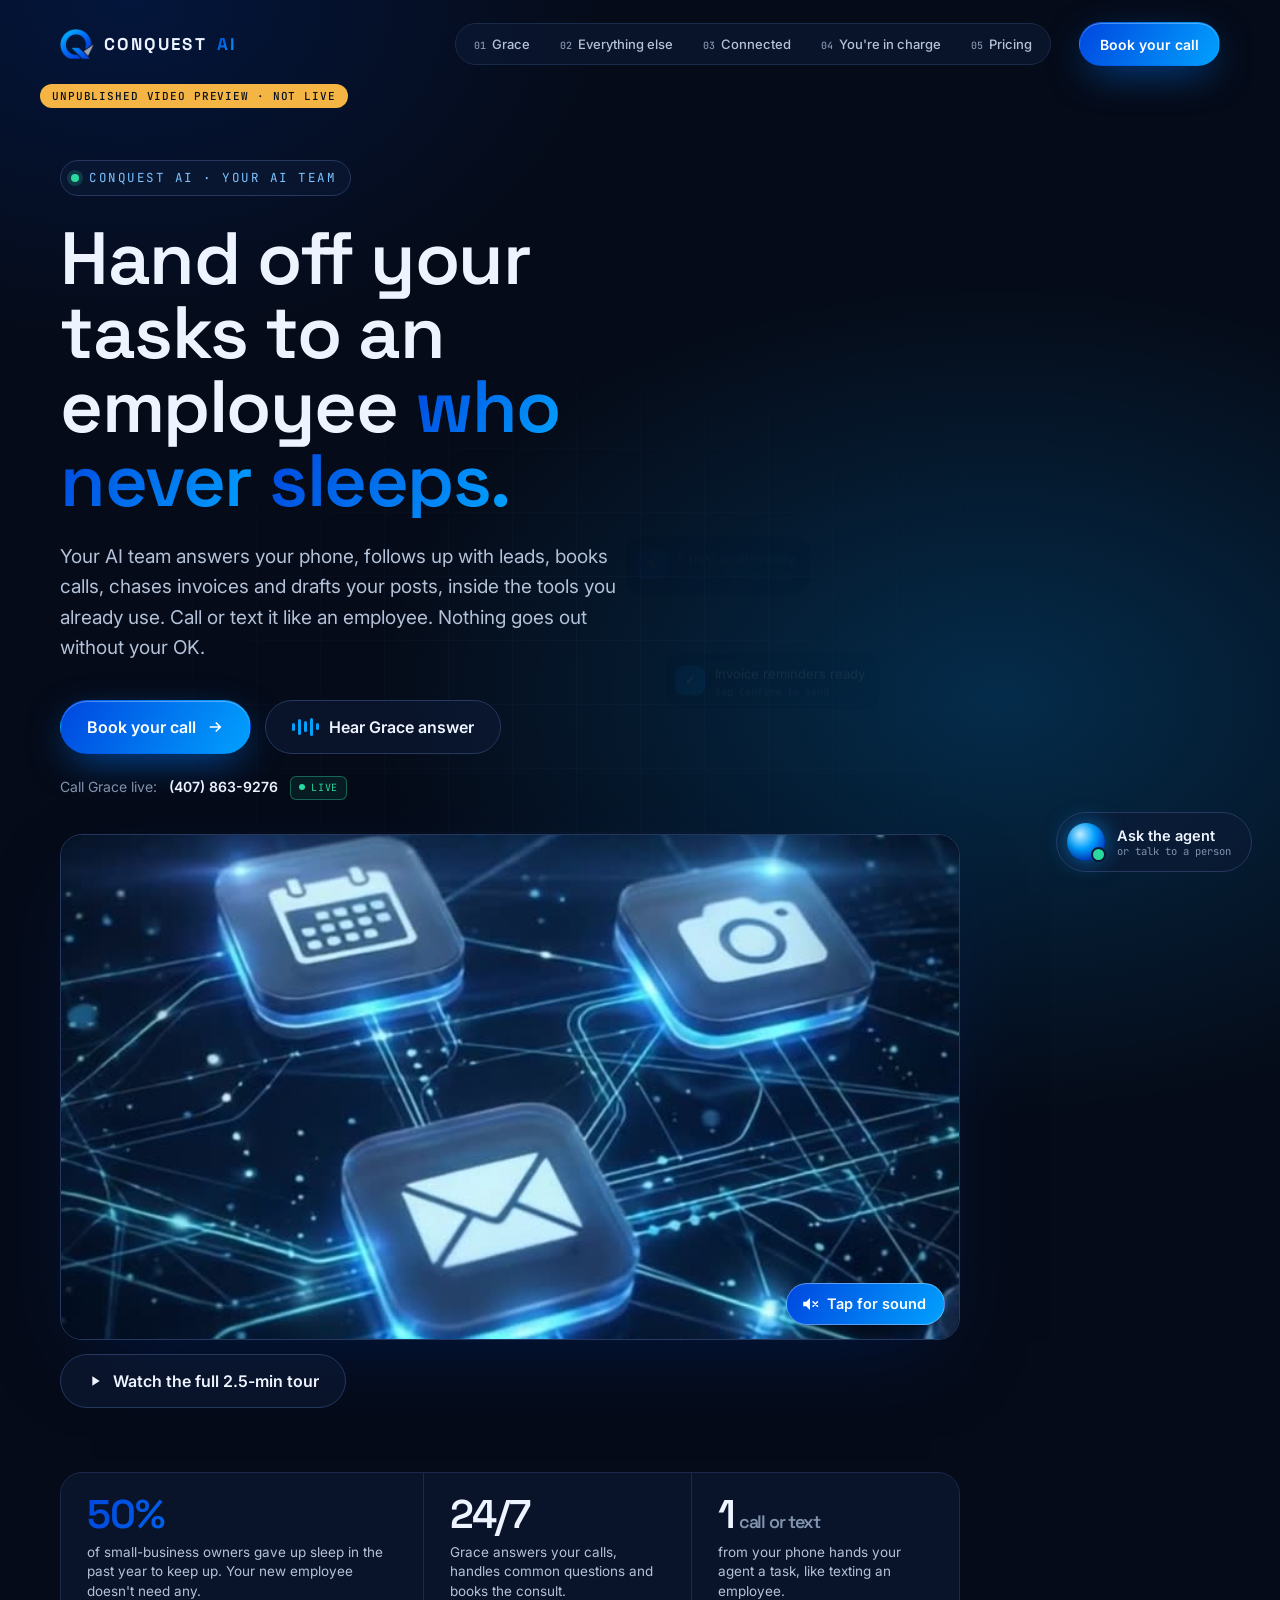
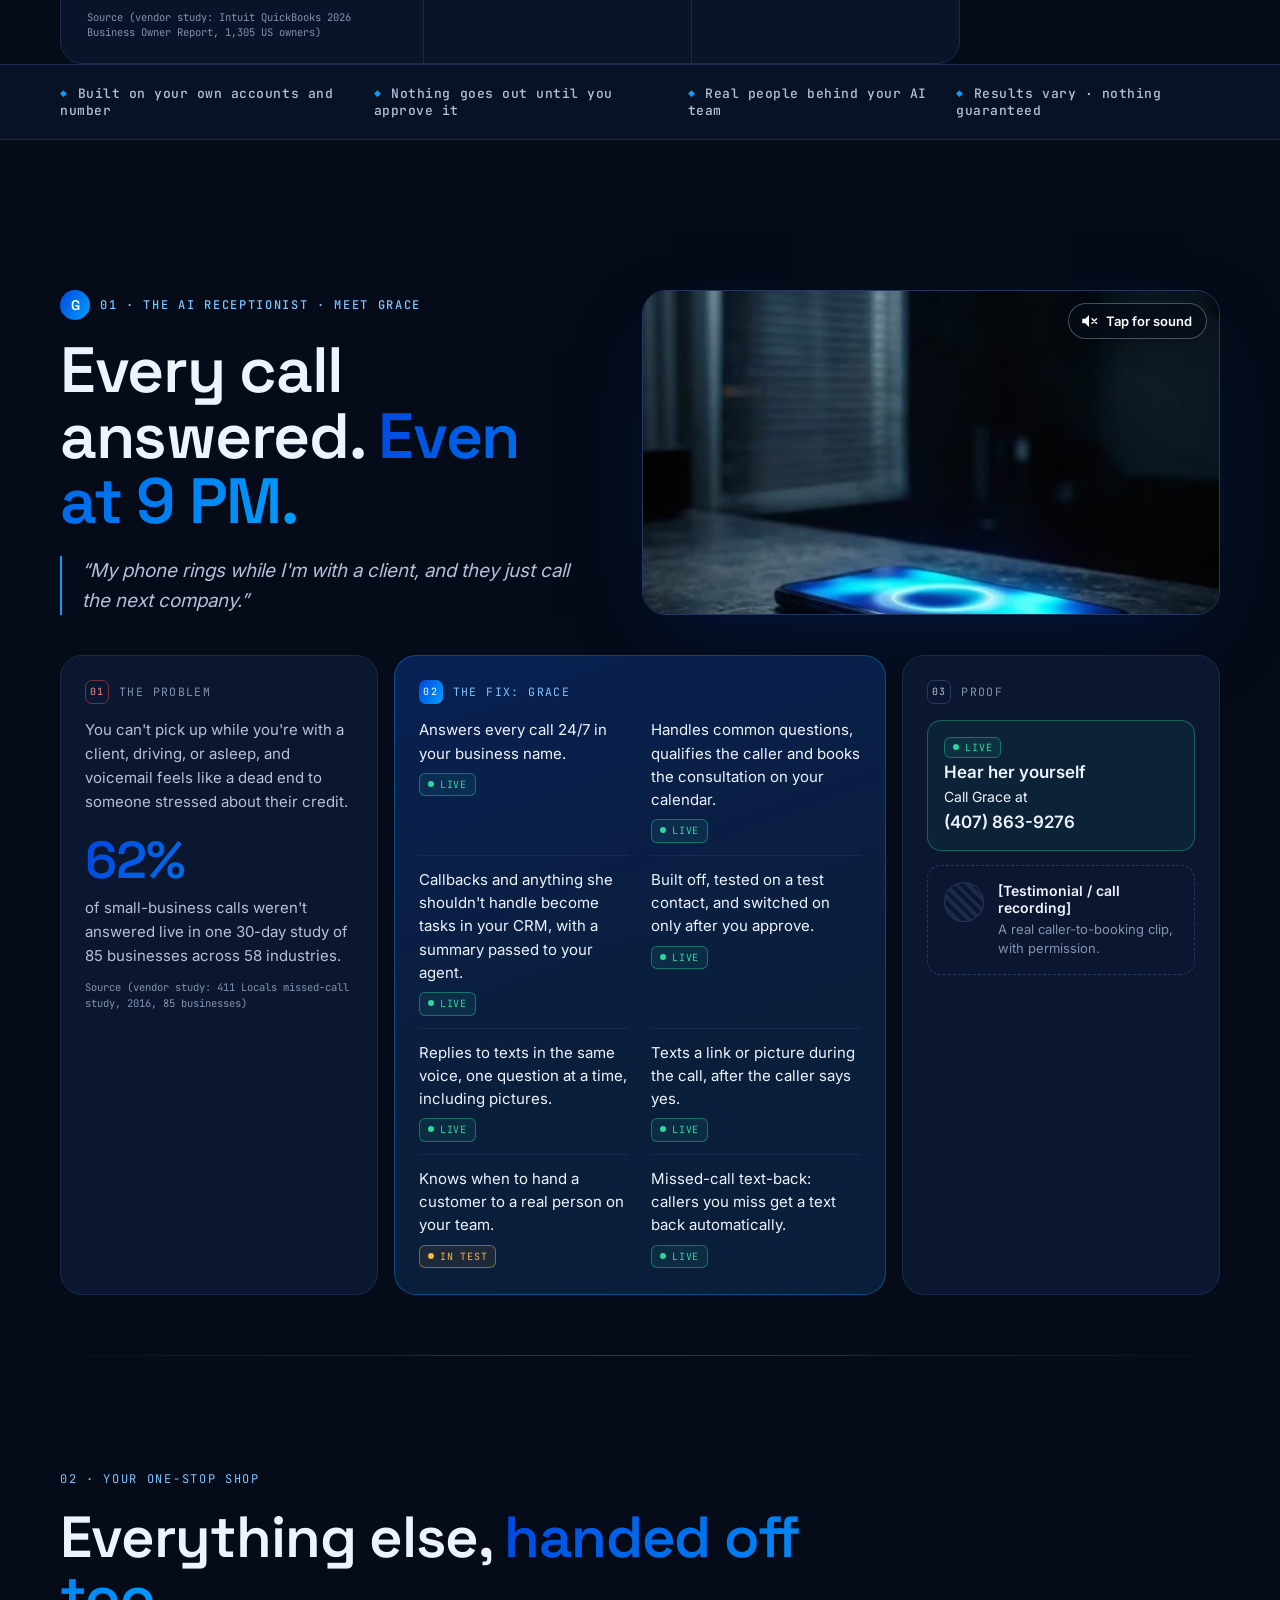
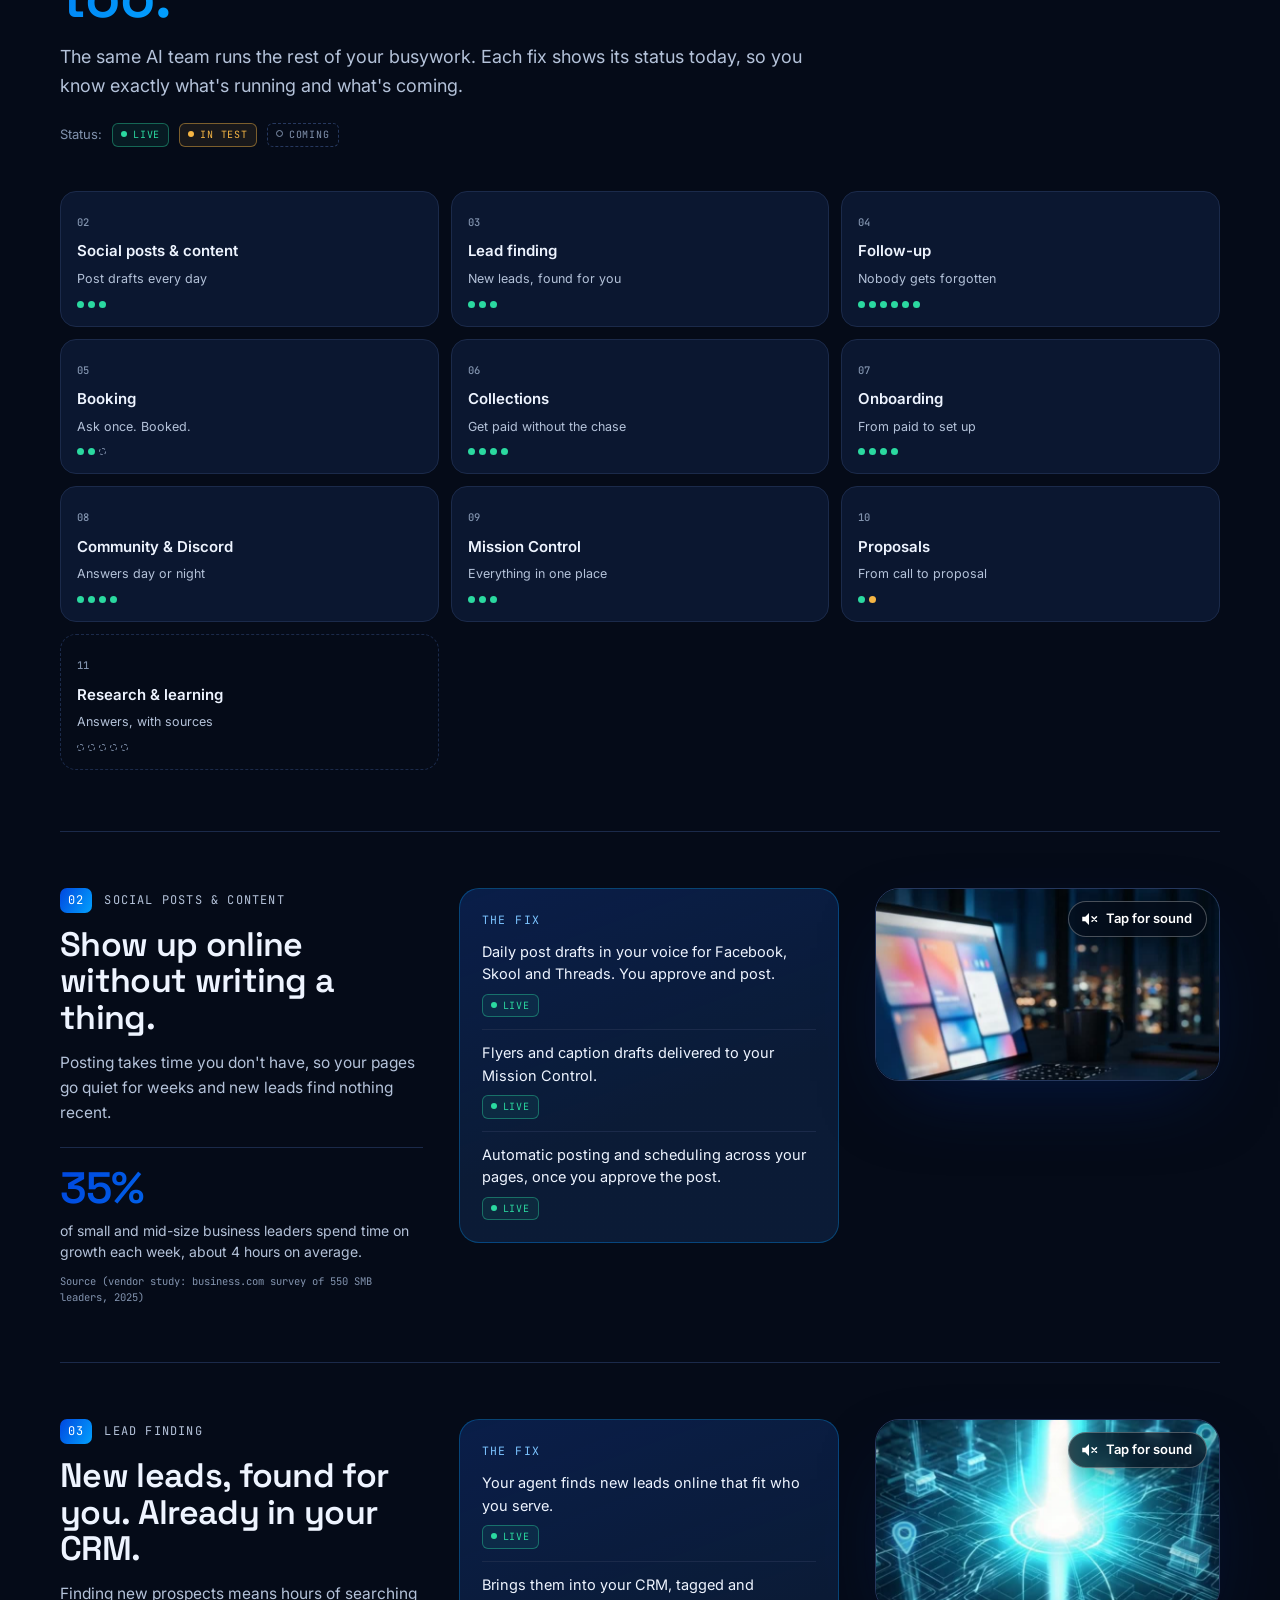
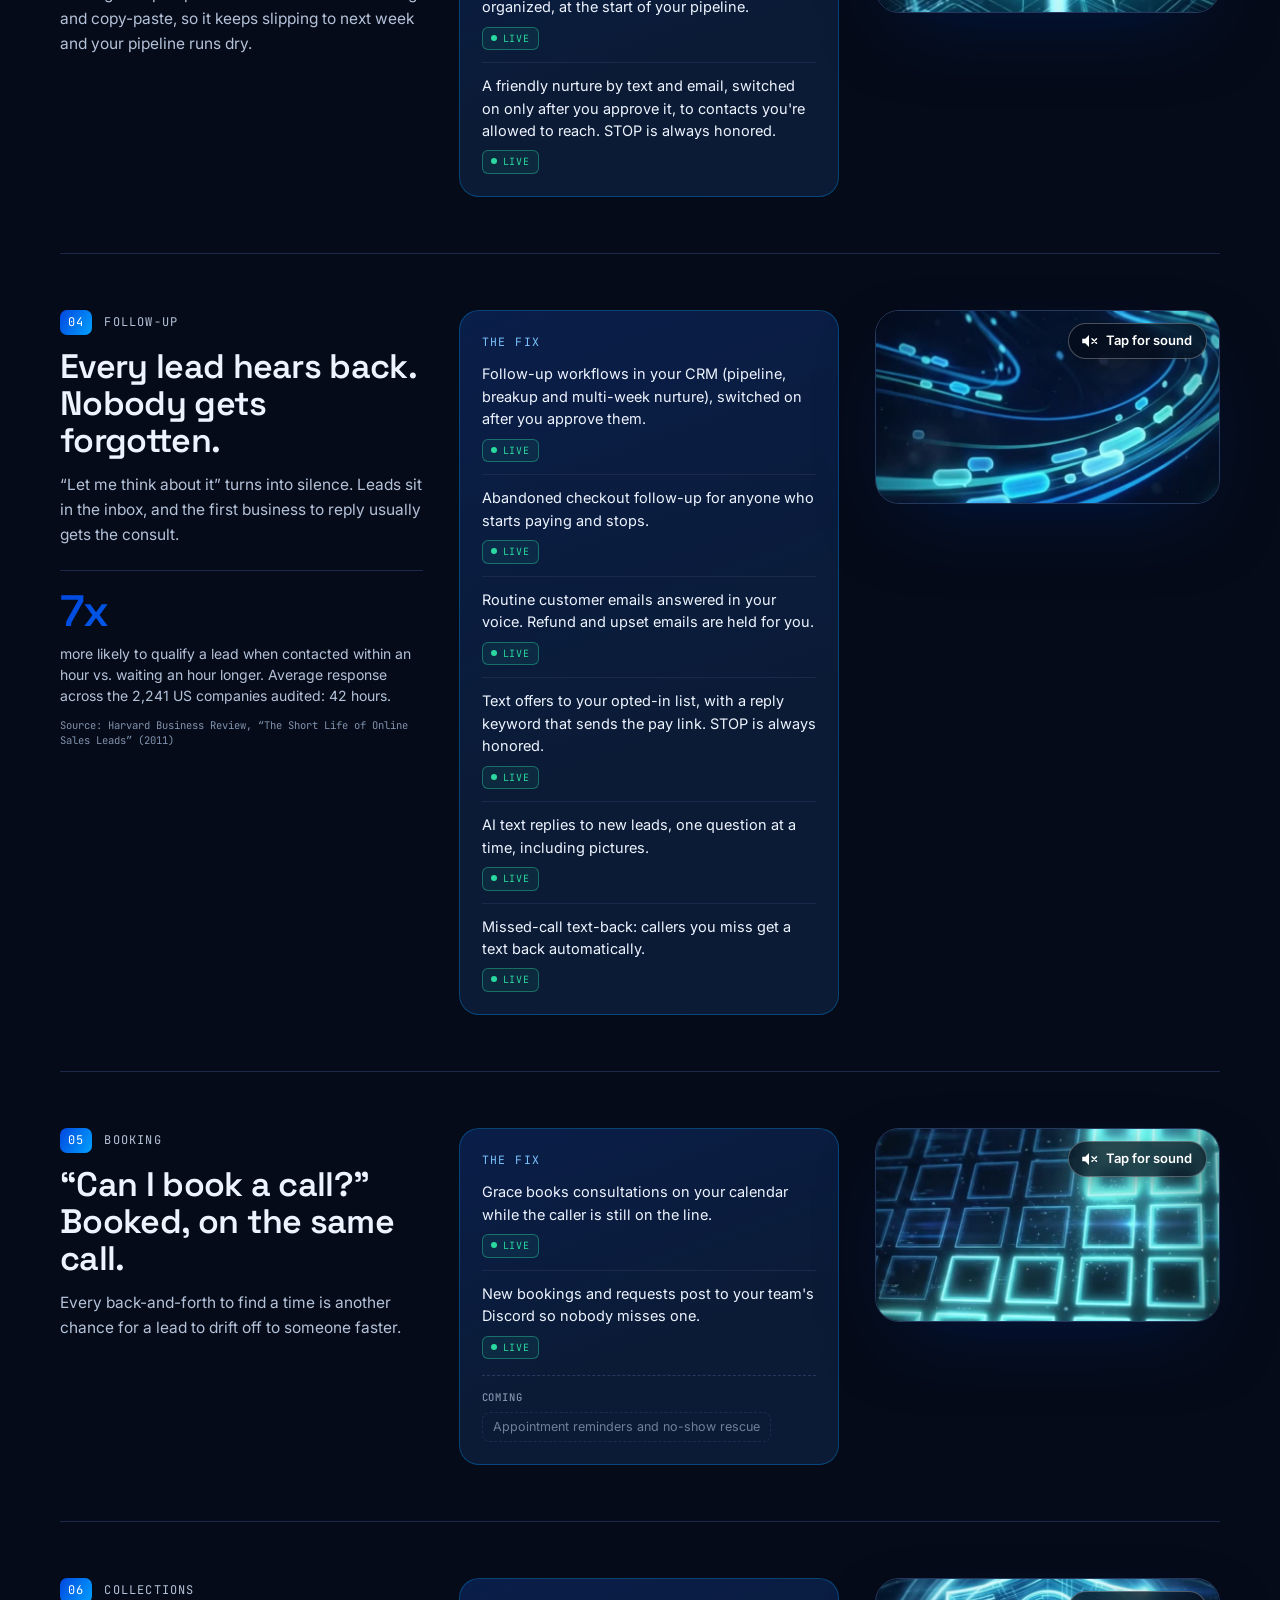
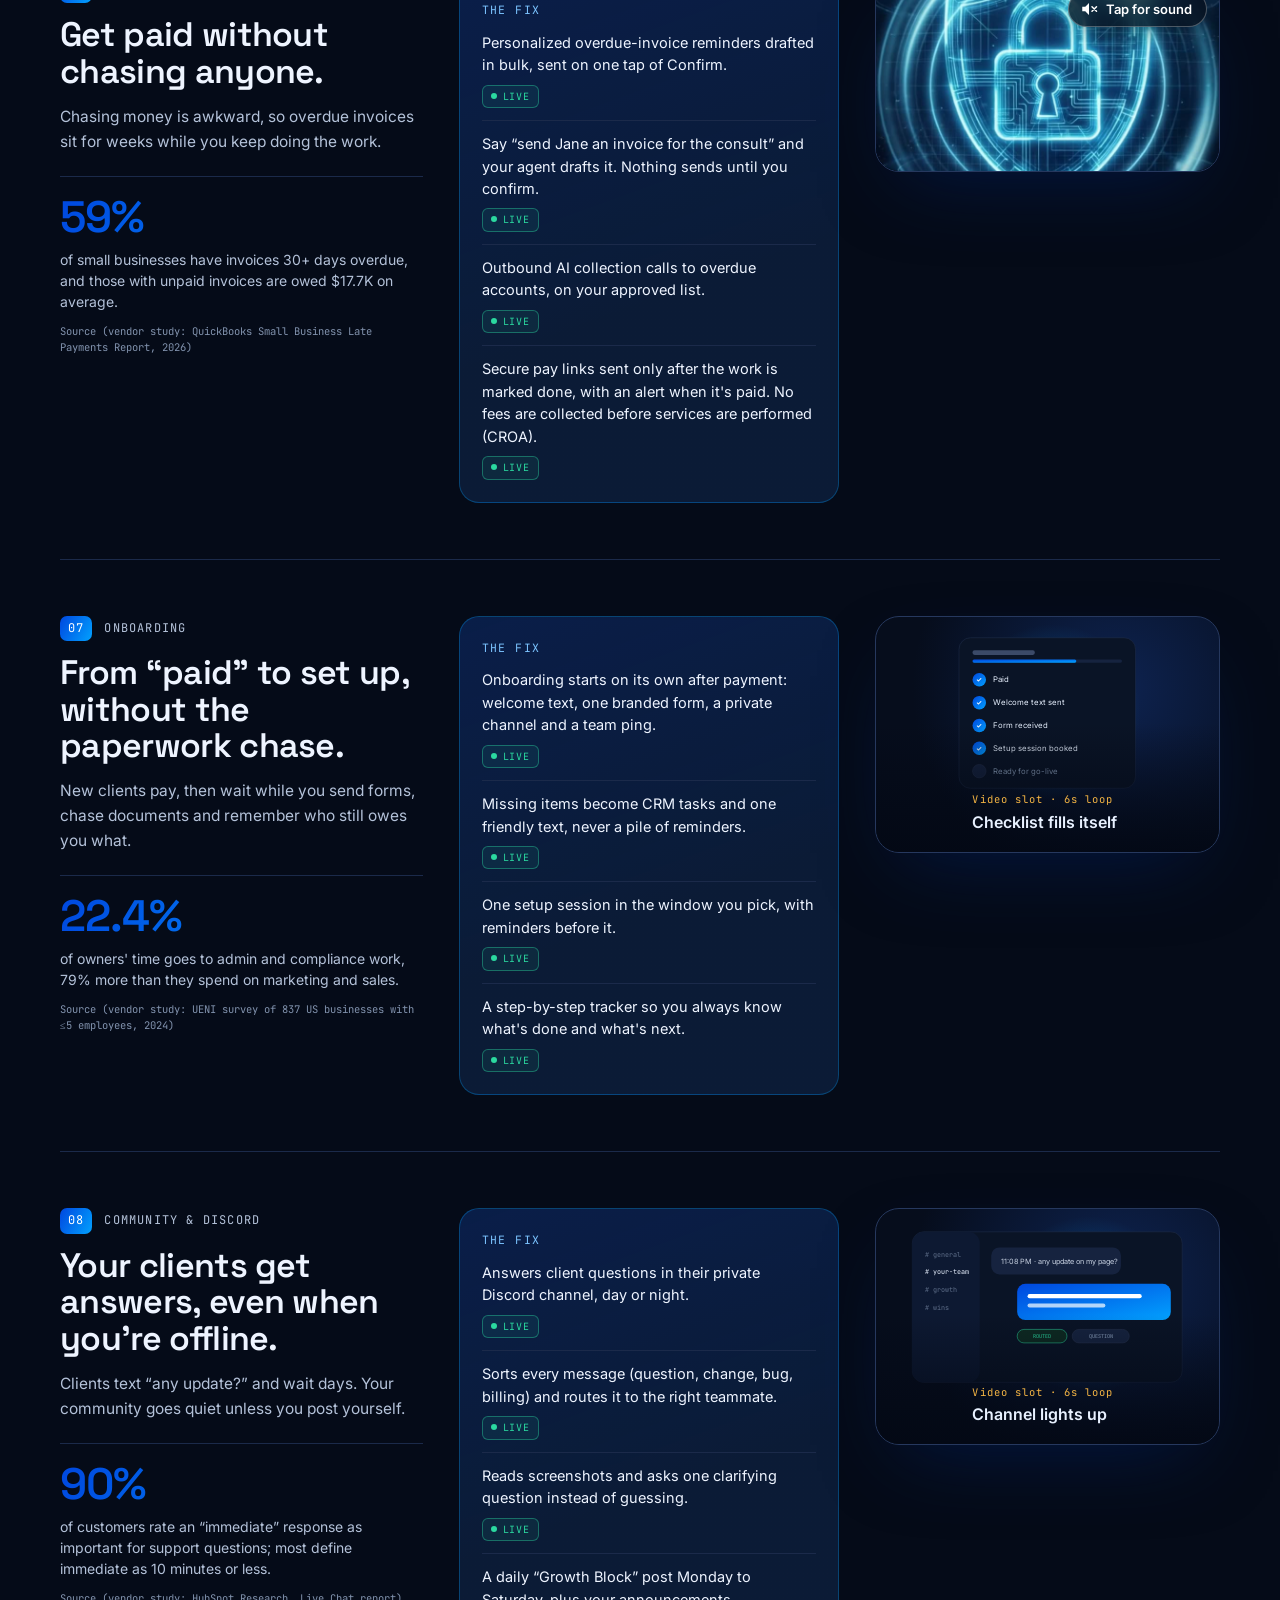
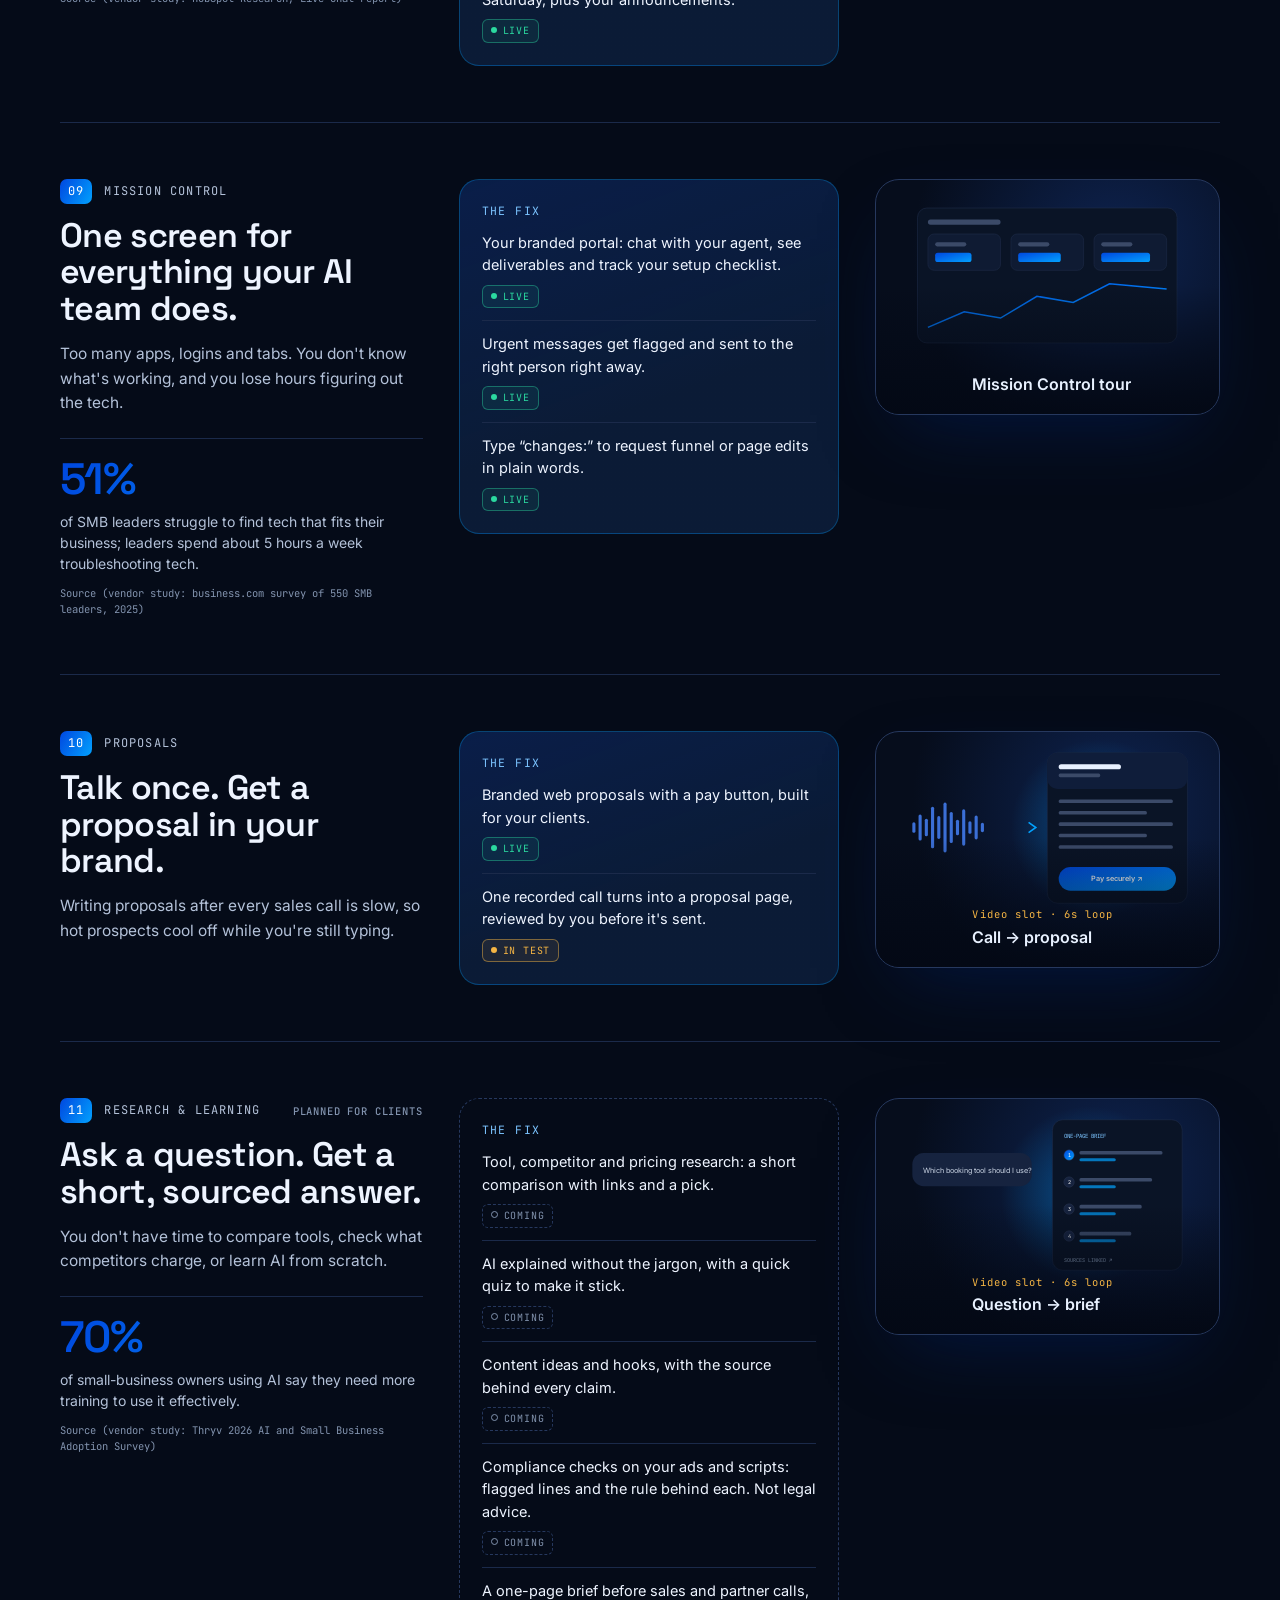
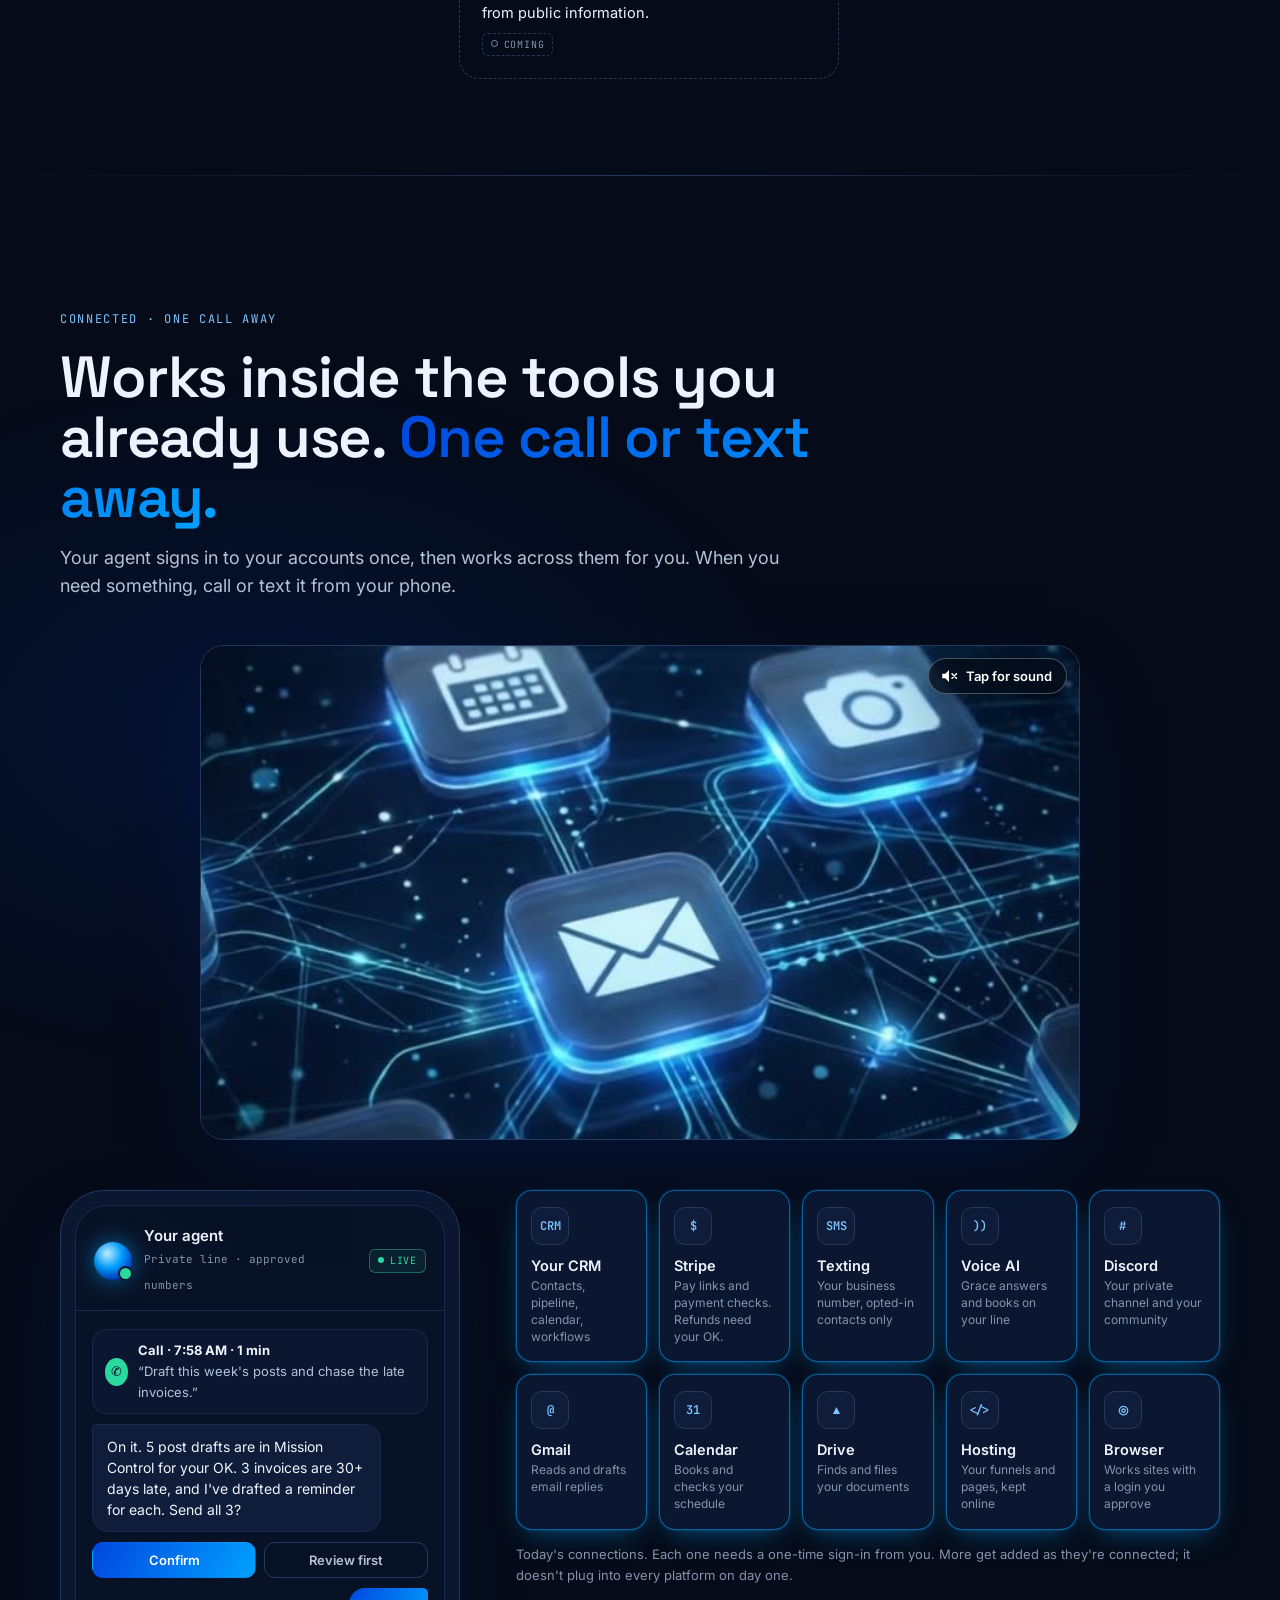
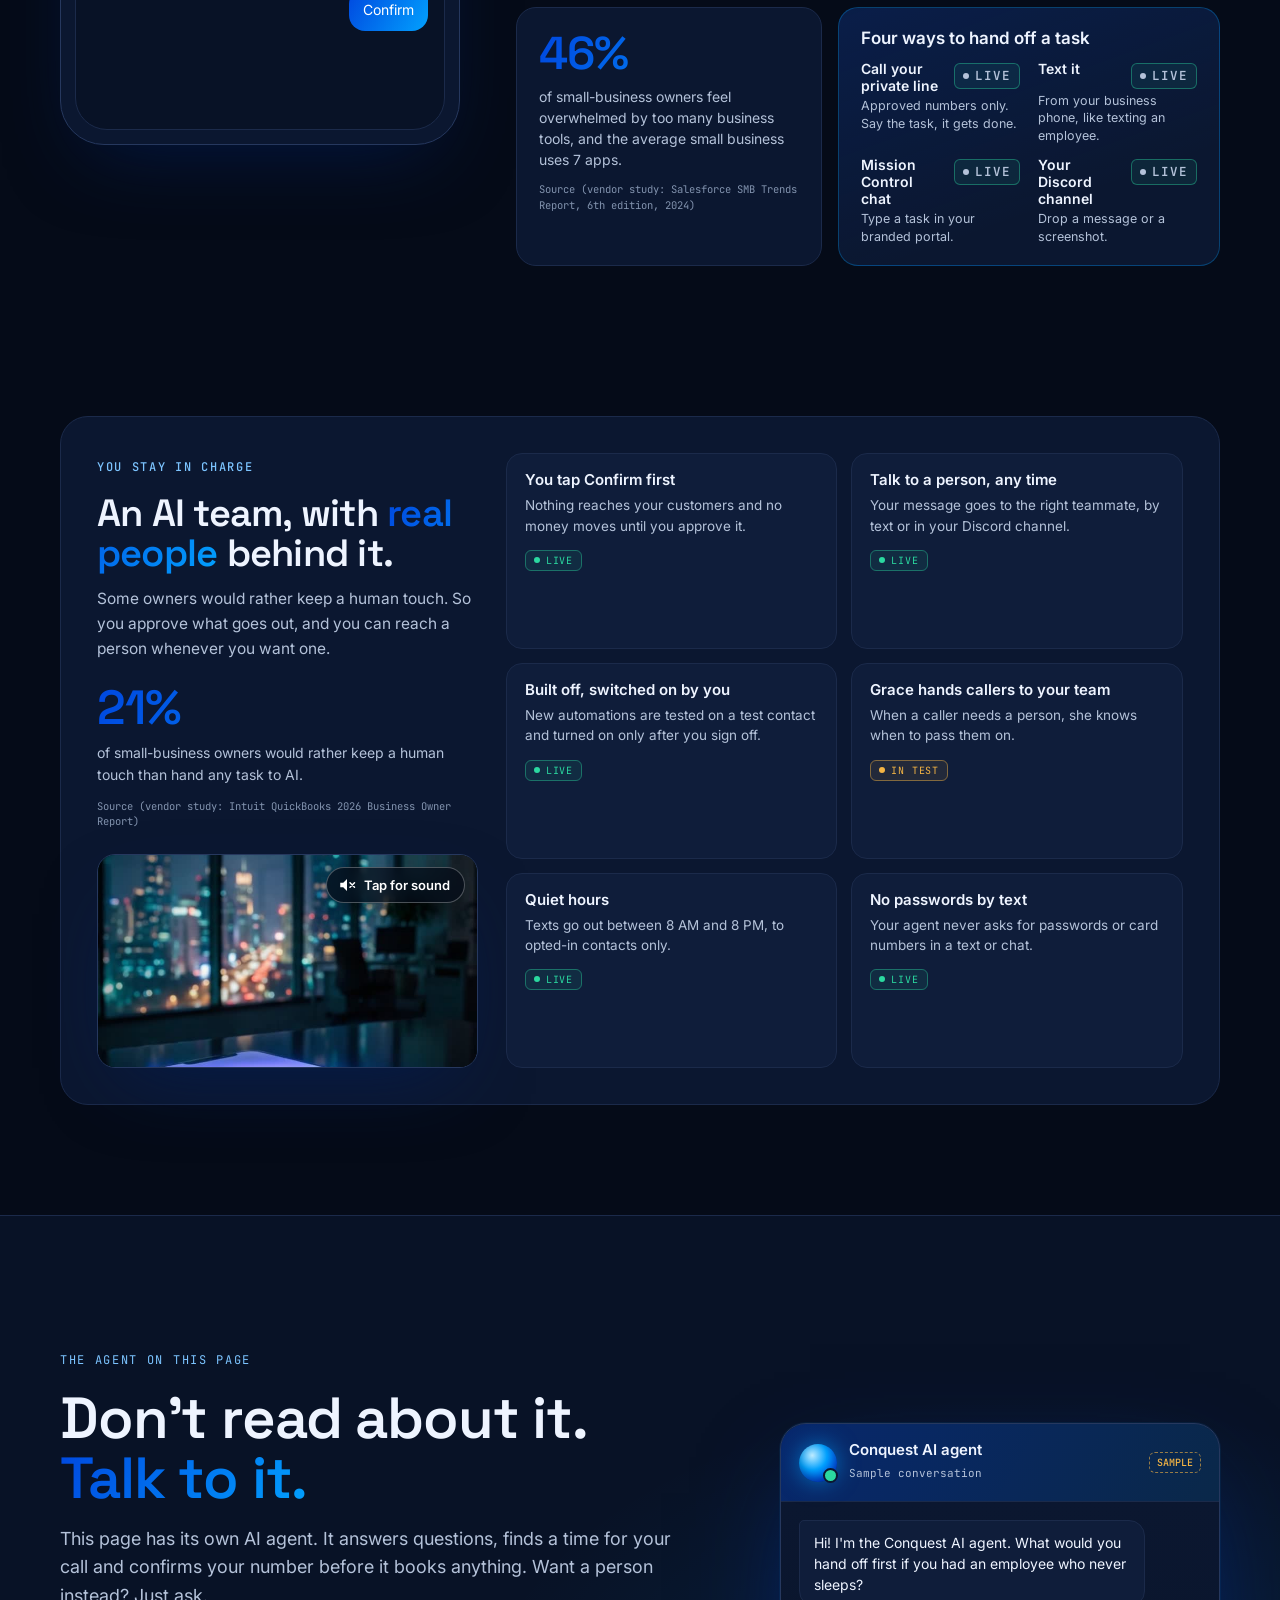
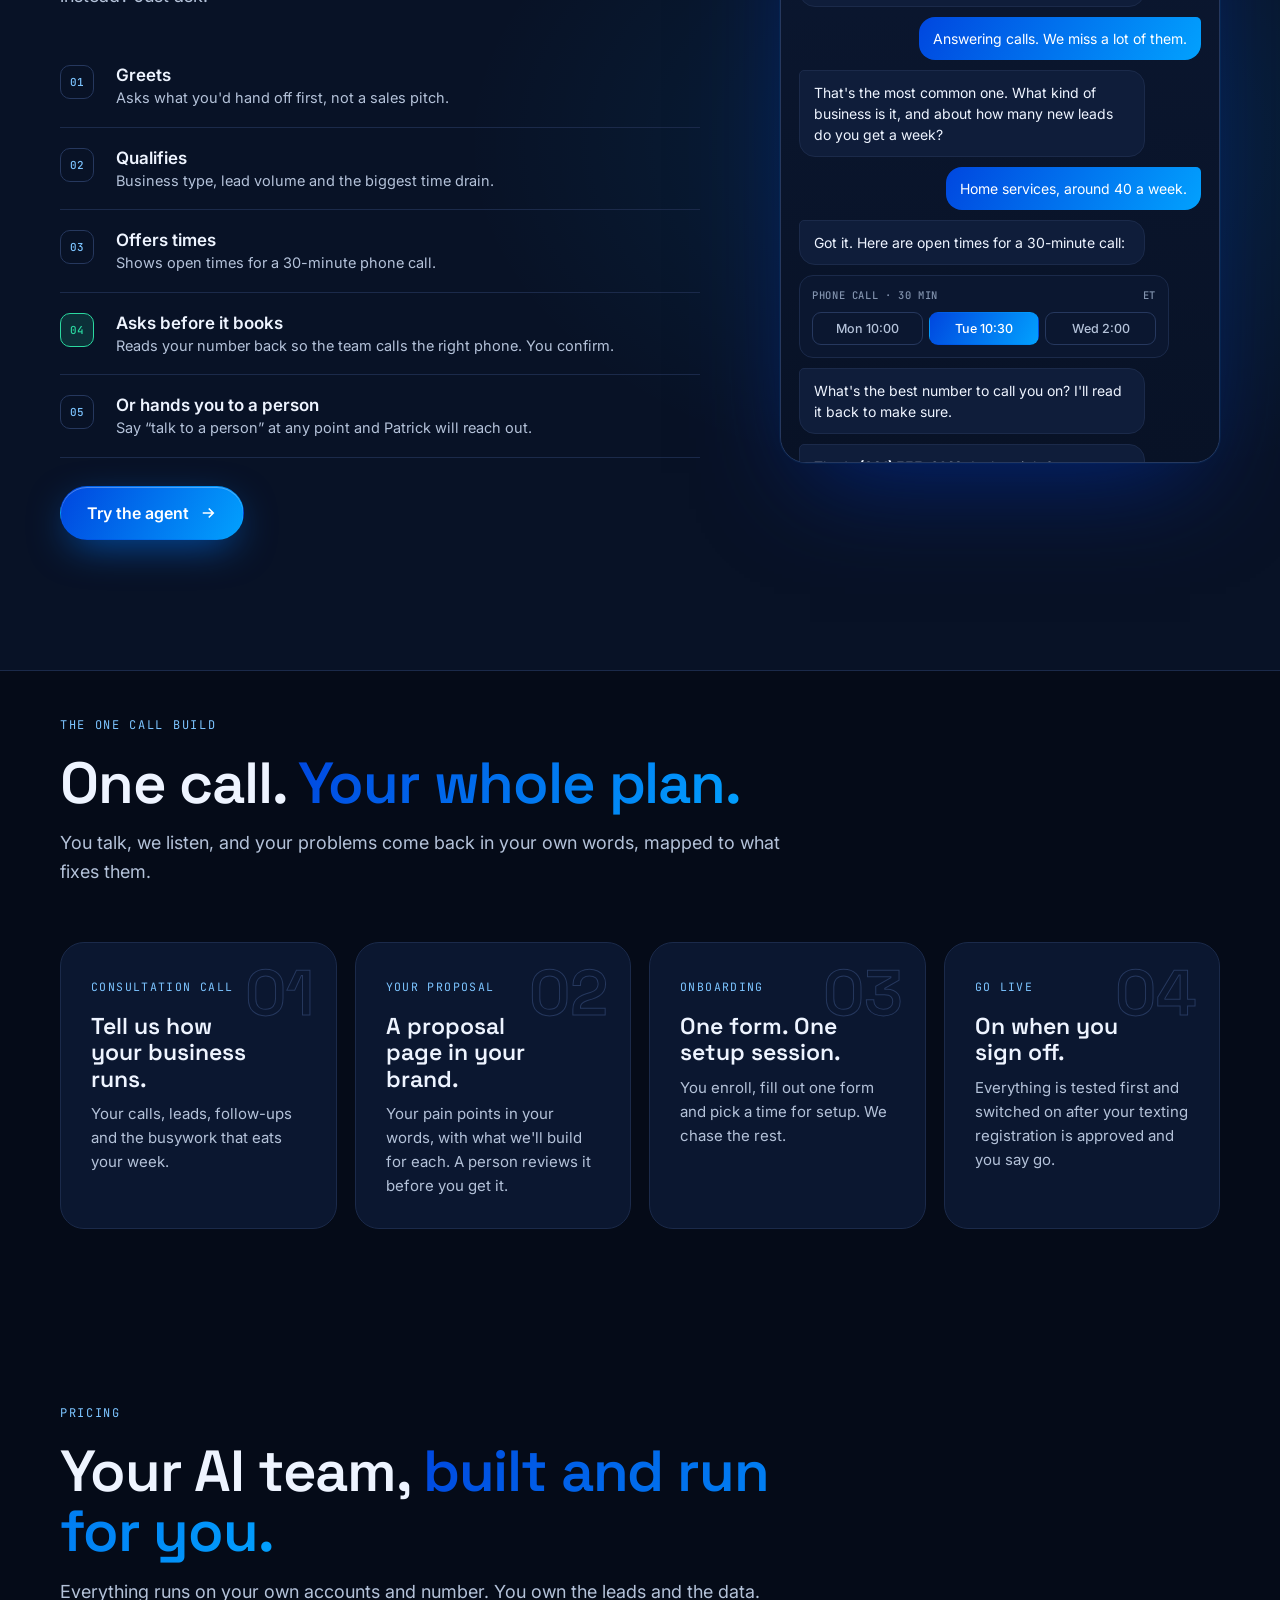
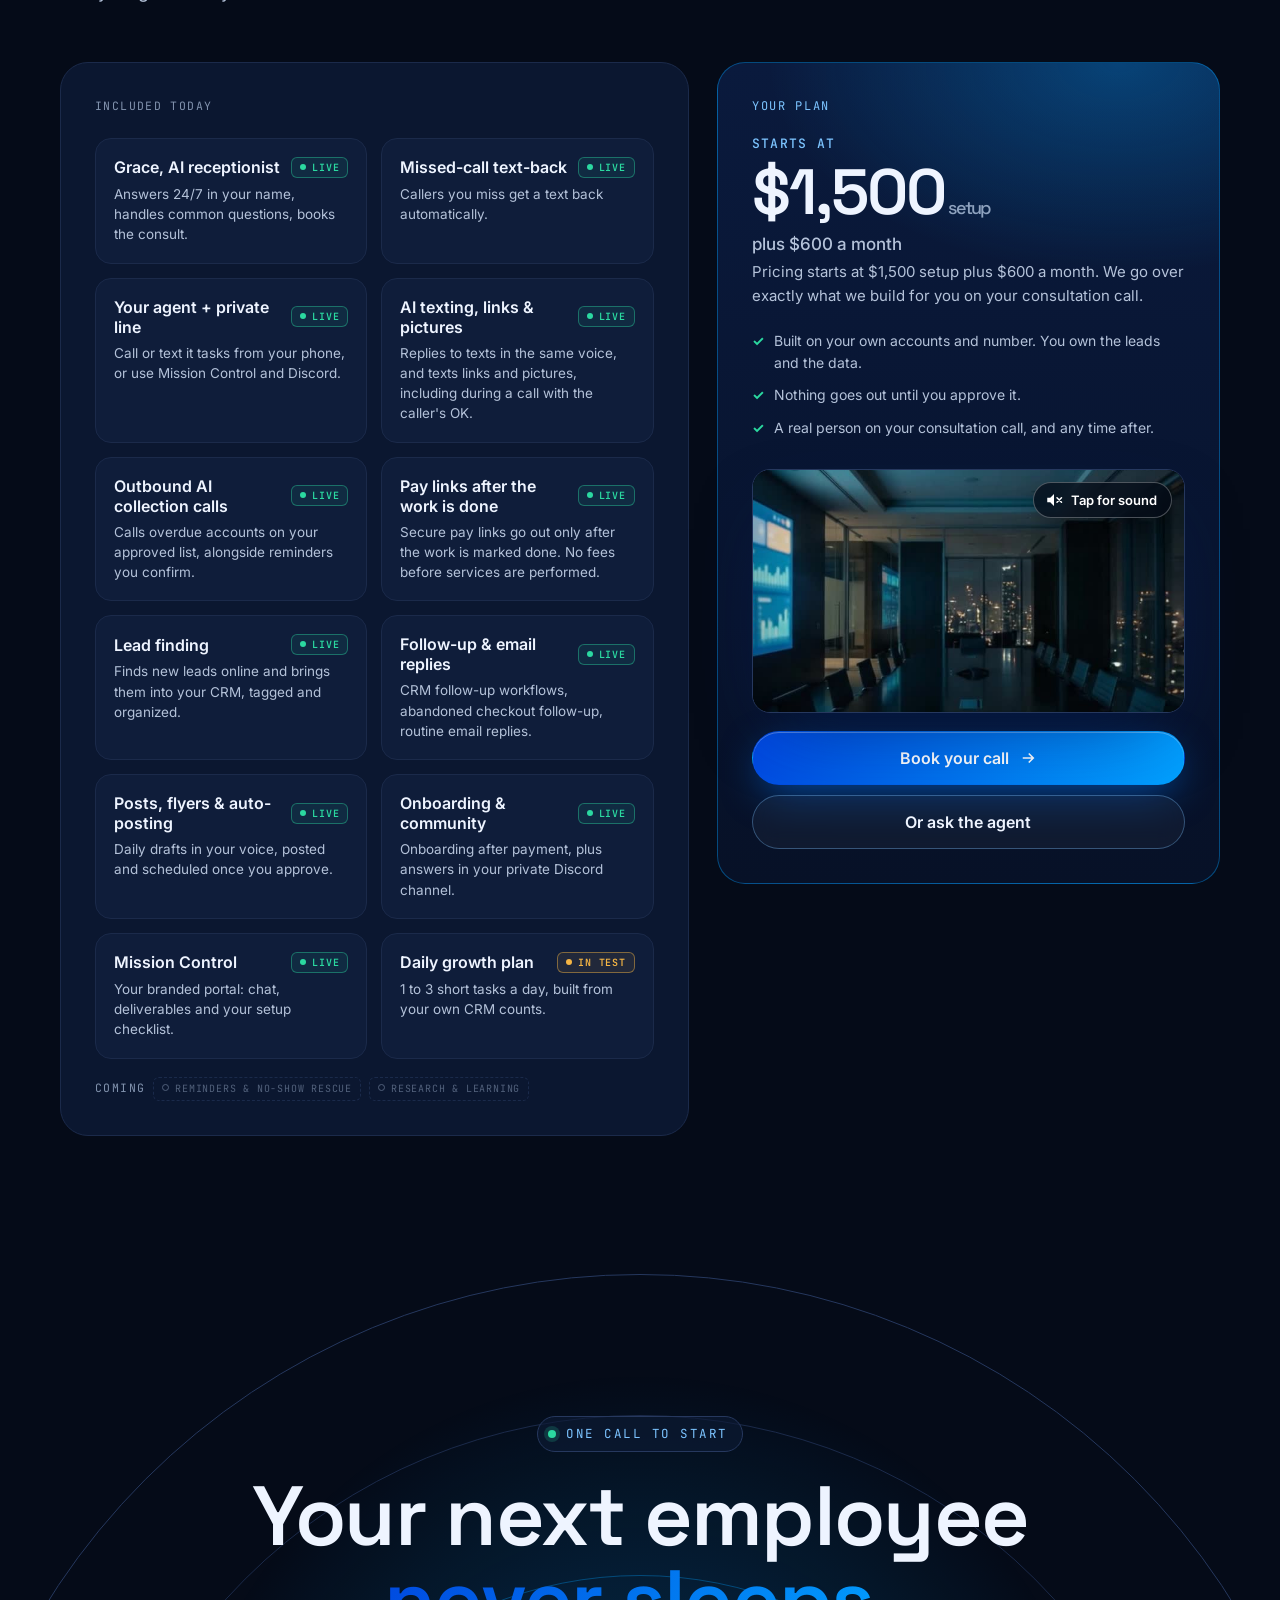
==== video-preview/index.html @ d7e473fe "Video preview v2: missed-call text-back, auto-posting, pay links now Live; Lead finding section with" ====
<!doctype html>
<html lang="en" data-theme="dark">
<head>
<meta charset="utf-8">
<meta name="viewport" content="width=device-width,initial-scale=1,viewport-fit=cover">
<meta name="robots" content="noindex,nofollow">
<meta name="theme-color" content="#050B18">
<title>Conquest AI · Hand off your tasks to an employee who never sleeps (video preview)</title>
<link rel="preload" href="fonts/sg.woff2" as="font" type="font/woff2" crossorigin>
<link rel="preload" href="fonts/inter.woff2" as="font" type="font/woff2" crossorigin>
<link rel="icon" type="image/png" href="assets/icon.png">
<link rel="stylesheet" href="css/base.css">
<link rel="stylesheet" href="css/m1.css">
<link rel="stylesheet" href="css/video.css">
<!-- GENERATED by tools/gen.py from tools/body.html. Local build, milestone 1. Not deployed. -->
</head>
<body>
<div class="m1-flag" role="note">Unpublished video preview · not live</div>

<header class="nav"><div class="wrap">
  <a class="logo" href="#top" data-scroll><img src="assets/icon.png" alt="" width="34" height="34"><b>CONQUEST</b><span>AI</span></a>
  <nav><a href="#grace" data-scroll data-nav="grace"><i>01</i>Grace</a><a href="#shop" data-scroll data-nav="shop"><i>02</i>Everything else</a><a href="#connect" data-scroll data-nav="connect"><i>03</i>Connected</a><a href="#control" data-scroll data-nav="control"><i>04</i>You're in charge</a><a href="#offer" data-scroll data-nav="offer"><i>05</i>Pricing</a></nav>
  <a class="btn btn-p" href="#offer" data-scroll>Book your call</a>
</div></header>

<!-- ===== HERO ===== -->
<section class="hero" id="top">
  <canvas id="core" aria-hidden="true"></canvas>
  <div class="chipf c1"><span class="ic">✉</span><div>Task received · 11:42 PM<small>texted from your phone</small></div></div>
  <div class="chipf c2"><span class="ic">G</span><div>Grace answered<small>2:10 AM · in your business name</small></div></div>
  <div class="chipf c3"><span class="ic">✎</span><div>5 post drafts ready<small>waiting for your OK</small></div></div>
  <div class="chipf c4"><span class="ic">✓</span><div>Invoice reminders ready<small>tap Confirm to send</small></div></div>
  <div class="wrap">
    <span class="eyebrow"><span class="dot"></span>Conquest AI · your AI team</span>
    <h1 class="split">Hand off your tasks to an employee <span class="gtext">who never sleeps.</span></h1>
    <p class="sub">Your AI team answers your phone, follows up with leads, books calls, chases invoices and drafts your posts, inside the tools you already use. Call or text it like an employee. Nothing goes out without your OK.</p>
    <div class="ctas">
      <a class="btn btn-p" href="#offer" data-scroll>Book your call <svg viewBox="0 0 24 24" fill="none" stroke="currentColor" stroke-width="2.2"><path d="M5 12h14M13 6l6 6-6 6"/></svg></a>
      <a class="btn btn-g" href="#grace" data-scroll><span class="wave"><i style="height:8px"></i><i style="height:16px"></i><i style="height:11px"></i><i style="height:18px"></i><i style="height:7px"></i></span> Hear Grace answer</a>
    </div>
    <div class="call">Call Grace live: <b><a href="tel:+14078639276">(407) 863-9276</a></b> <span class="st st-live">Live</span></div>
    <div class="hero-vid"><figure class="video vid vid-hero" data-vid="highlight" data-eager><video muted playsinline loop preload="none" data-v="media/highlight-v" data-w="media/highlight-w" aria-label="Conquest AI in 60 seconds"></video><button class="vsound" type="button" aria-pressed="false"><span class="ic" aria-hidden="true"></span><span class="t">Tap for sound</span></button><figcaption class="vcap"><b>Conquest AI in 60 seconds</b></figcaption></figure><button class="btn btn-g tour-btn" type="button" data-tour><svg viewBox="0 0 24 24" fill="currentColor" aria-hidden="true"><path d="M8 5v14l11-7z"/></svg> Watch the full 2.5-min tour</button></div>
    <div class="hstats">
      <div><div class="k gtext"><span class="count" data-to="50" data-load>50</span>%</div><p>of small-business owners gave up sleep in the past year to keep up. Your new employee doesn't need any.</p><div class="src">Source (vendor study: Intuit QuickBooks 2026 Business Owner Report, 1,305 US owners)</div></div>
      <div><div class="k">24/7</div><p>Grace answers your calls, handles common questions and books the consult.</p></div>
      <div><div class="k">1<small>call or text</small></div><p>from your phone hands your agent a task, like texting an employee.</p></div>
    </div>
  </div>
</section>

<div class="ribbon"><div class="wrap"><span>Built on your own accounts and number</span><span>Nothing goes out until you approve it</span><span>Real people behind your AI team</span><span>Results vary · nothing guaranteed</span></div></div>

<section class="grace" id="grace"><div class="wrap">
  <div class="grace-top">
    <div class="rv"><span class="gname"><i>G</i>01 · The AI receptionist · meet Grace</span>
      <h2>Every call answered. <span class="gtext">Even at 9 PM.</span></h2>
      <blockquote>“My phone rings while I&#x27;m with a client, and they just call the next company.”</blockquote></div>
    <figure class="video vid " data-vid="clip4"><video muted playsinline loop preload="none" data-v="media/clip4-v" data-w="media/clip4-w" aria-label="Grace never misses a call"></video><button class="vsound" type="button" aria-pressed="false"><span class="ic" aria-hidden="true"></span><span class="t">Tap for sound</span></button><figcaption class="vcap"><b>Grace never misses a call</b></figcaption></figure>
  </div>
  <div class="beats gbeats">
    <div class="beat b1"><div class="bl"><i>01</i>The problem</div><p>You can&#x27;t pick up while you&#x27;re with a client, driving, or asleep, and voicemail feels like a dead end to someone stressed about their credit.</p><div class="stat" style="margin-top:20px"><span class="count" data-to="62">62</span>%</div><p>of small-business calls weren&#x27;t answered live in one 30-day study of 85 businesses across 58 industries.</p><p class="src">Source (vendor study: 411 Locals missed-call study, 2016, 85 businesses)</p></div>
    <div class="beat b2"><div class="bl"><i>02</i>The fix: Grace</div><ul class="fix"><li><span>Answers every call 24/7 in your business name.</span><span class="st st-live">Live</span></li><li><span>Handles common questions, qualifies the caller and books the consultation on your calendar.</span><span class="st st-live">Live</span></li><li><span>Callbacks and anything she shouldn&#x27;t handle become tasks in your CRM, with a summary passed to your agent.</span><span class="st st-live">Live</span></li><li><span>Built off, tested on a test contact, and switched on only after you approve.</span><span class="st st-live">Live</span></li><li><span>Replies to texts in the same voice, one question at a time, including pictures.</span><span class="st st-live">Live</span></li><li><span>Texts a link or picture during the call, after the caller says yes.</span><span class="st st-live">Live</span></li><li><span>Knows when to hand a customer to a real person on your team.</span><span class="st st-test">In test</span></li><li><span>Missed-call text-back: callers you miss get a text back automatically.</span><span class="st st-live">Live</span></li></ul></div>
    <div class="beat b3"><div class="bl"><i>03</i>Proof</div>
      <div class="callcard"><span class="st st-live">Live</span><b>Hear her yourself</b>Call Grace at <b><a href="tel:+14078639276">(407) 863-9276</a></b></div>
      <div class="ph-proof" style="margin-top:14px"><div class="ph-av"></div><div><b>[Testimonial / call recording]</b><span>A real caller-to-booking clip, with permission.</span></div></div></div>
  </div>
</div></section>

<section class="shop" id="shop"><div class="wrap">
  <div class="sh rv"><span class="tag">02 · Your one-stop shop</span><h2>Everything else, <span class="gtext">handed off too.</span></h2><p>The same AI team runs the rest of your busywork. Each fix shows its status today, so you know exactly what's running and what's coming.</p></div>
  <div class="legend">Status: <span class="st st-live">Live</span><span class="st st-test">In test</span><span class="st st-soon">Coming</span></div>
  <div class="idx"><a href="#social" data-scroll class=""><i>02</i><b>Social posts &amp; content</b><span>Post drafts every day</span><div class="dots"><u class=""></u><u class=""></u><u class=""></u></div></a><a href="#leads" data-scroll class=""><i>03</i><b>Lead finding</b><span>New leads, found for you</span><div class="dots"><u class=""></u><u class=""></u><u class=""></u></div></a><a href="#follow" data-scroll class=""><i>04</i><b>Follow-up</b><span>Nobody gets forgotten</span><div class="dots"><u class=""></u><u class=""></u><u class=""></u><u class=""></u><u class=""></u><u class=""></u></div></a><a href="#book" data-scroll class=""><i>05</i><b>Booking</b><span>Ask once. Booked.</span><div class="dots"><u class=""></u><u class=""></u><u class="s"></u></div></a><a href="#collect" data-scroll class=""><i>06</i><b>Collections</b><span>Get paid without the chase</span><div class="dots"><u class=""></u><u class=""></u><u class=""></u><u class=""></u></div></a><a href="#onboard" data-scroll class=""><i>07</i><b>Onboarding</b><span>From paid to set up</span><div class="dots"><u class=""></u><u class=""></u><u class=""></u><u class=""></u></div></a><a href="#community" data-scroll class=""><i>08</i><b>Community &amp; Discord</b><span>Answers day or night</span><div class="dots"><u class=""></u><u class=""></u><u class=""></u><u class=""></u></div></a><a href="#mc" data-scroll class=""><i>09</i><b>Mission Control</b><span>Everything in one place</span><div class="dots"><u class=""></u><u class=""></u><u class=""></u></div></a><a href="#proposal" data-scroll class=""><i>10</i><b>Proposals</b><span>From call to proposal</span><div class="dots"><u class=""></u><u class="t"></u></div></a><a href="#research" data-scroll class="soon"><i>11</i><b>Research &amp; learning</b><span>Answers, with sources</span><div class="dots"><u class="s"></u><u class="s"></u><u class="s"></u><u class="s"></u><u class="s"></u></div></a></div>
  <div class="modpill" aria-hidden="true"><span>Now viewing</span><b>Social posts &amp; content</b></div>
  <article class="mod" id="social" data-mod="Social posts &amp; content">
  <div><div class="kicker"><span class="num">02</span><span>Social posts &amp; content</span></div><h3>Show up online without writing a thing.</h3><p class="prob">Posting takes time you don&#x27;t have, so your pages go quiet for weeks and new leads find nothing recent.</p><div class="mstat"><div class="stat"><span class="count" data-to="35">35</span>%</div><p>of small and mid-size business leaders spend time on growth each week, about 4 hours on average.</p><p class="src">Source (vendor study: business.com survey of 550 SMB leaders, 2025)</p></div></div>
  <div class="fixbox"><div class="bl" style="color:var(--sky)">The fix</div><ul class="fix"><li><span>Daily post drafts in your voice for Facebook, Skool and Threads. You approve and post.</span><span class="st st-live">Live</span></li><li><span>Flyers and caption drafts delivered to your Mission Control.</span><span class="st st-live">Live</span></li><li><span>Automatic posting and scheduling across your pages, once you approve the post.</span><span class="st st-live">Live</span></li></ul></div>
  <figure class="video vid " data-vid="clip3"><video muted playsinline loop preload="none" data-v="media/clip3-v" data-w="media/clip3-w" aria-label="Posts and schedules"></video><button class="vsound" type="button" aria-pressed="false"><span class="ic" aria-hidden="true"></span><span class="t">Tap for sound</span></button><figcaption class="vcap"><b>Posts and schedules</b></figcaption></figure>
</article><article class="mod" id="leads" data-mod="Lead finding">
  <div><div class="kicker"><span class="num">03</span><span>Lead finding</span></div><h3>New leads, found for you. Already in your CRM.</h3><p class="prob">Finding new prospects means hours of searching and copy-paste, so it keeps slipping to next week and your pipeline runs dry.</p></div>
  <div class="fixbox"><div class="bl" style="color:var(--sky)">The fix</div><ul class="fix"><li><span>Your agent finds new leads online that fit who you serve.</span><span class="st st-live">Live</span></li><li><span>Brings them into your CRM, tagged and organized, at the start of your pipeline.</span><span class="st st-live">Live</span></li><li><span>A friendly nurture by text and email, switched on only after you approve it, to contacts you&#x27;re allowed to reach. STOP is always honored.</span><span class="st st-live">Live</span></li></ul></div>
  <figure class="video vid " data-vid="clip9"><video muted playsinline loop preload="none" data-v="media/clip9-v" data-w="media/clip9-w" aria-label="Finds new leads"></video><button class="vsound" type="button" aria-pressed="false"><span class="ic" aria-hidden="true"></span><span class="t">Tap for sound</span></button><figcaption class="vcap"><b>Finds new leads</b></figcaption></figure>
</article><article class="mod" id="follow" data-mod="Follow-up">
  <div><div class="kicker"><span class="num">04</span><span>Follow-up</span></div><h3>Every lead hears back. Nobody gets forgotten.</h3><p class="prob">“Let me think about it” turns into silence. Leads sit in the inbox, and the first business to reply usually gets the consult.</p><div class="mstat"><div class="stat"><span class="count" data-to="7">7</span>x</div><p>more likely to qualify a lead when contacted within an hour vs. waiting an hour longer. Average response across the 2,241 US companies audited: 42 hours.</p><p class="src">Source: Harvard Business Review, “The Short Life of Online Sales Leads” (2011)</p></div></div>
  <div class="fixbox"><div class="bl" style="color:var(--sky)">The fix</div><ul class="fix"><li><span>Follow-up workflows in your CRM (pipeline, breakup and multi-week nurture), switched on after you approve them.</span><span class="st st-live">Live</span></li><li><span>Abandoned checkout follow-up for anyone who starts paying and stops.</span><span class="st st-live">Live</span></li><li><span>Routine customer emails answered in your voice. Refund and upset emails are held for you.</span><span class="st st-live">Live</span></li><li><span>Text offers to your opted-in list, with a reply keyword that sends the pay link. STOP is always honored.</span><span class="st st-live">Live</span></li><li><span>AI text replies to new leads, one question at a time, including pictures.</span><span class="st st-live">Live</span></li><li><span>Missed-call text-back: callers you miss get a text back automatically.</span><span class="st st-live">Live</span></li></ul></div>
  <figure class="video vid " data-vid="clip7"><video muted playsinline loop preload="none" data-v="media/clip7-v" data-w="media/clip7-w" aria-label="Follows up"></video><button class="vsound" type="button" aria-pressed="false"><span class="ic" aria-hidden="true"></span><span class="t">Tap for sound</span></button><figcaption class="vcap"><b>Follows up</b></figcaption></figure>
</article><article class="mod" id="book" data-mod="Booking">
  <div><div class="kicker"><span class="num">05</span><span>Booking</span></div><h3>“Can I book a call?” Booked, on the same call.</h3><p class="prob">Every back-and-forth to find a time is another chance for a lead to drift off to someone faster.</p></div>
  <div class="fixbox"><div class="bl" style="color:var(--sky)">The fix</div><ul class="fix"><li><span>Grace books consultations on your calendar while the caller is still on the line.</span><span class="st st-live">Live</span></li><li><span>New bookings and requests post to your team&#x27;s Discord so nobody misses one.</span><span class="st st-live">Live</span></li></ul><div class="soonrow"><b>Coming</b><span class="sc">Appointment reminders and no-show rescue</span></div></div>
  <figure class="video vid " data-vid="clip5"><video muted playsinline loop preload="none" data-v="media/clip5-v" data-w="media/clip5-w" aria-label="Books the appointment"></video><button class="vsound" type="button" aria-pressed="false"><span class="ic" aria-hidden="true"></span><span class="t">Tap for sound</span></button><figcaption class="vcap"><b>Books the appointment</b></figcaption></figure>
</article><article class="mod" id="collect" data-mod="Collections">
  <div><div class="kicker"><span class="num">06</span><span>Collections</span></div><h3>Get paid without chasing anyone.</h3><p class="prob">Chasing money is awkward, so overdue invoices sit for weeks while you keep doing the work.</p><div class="mstat"><div class="stat"><span class="count" data-to="59">59</span>%</div><p>of small businesses have invoices 30+ days overdue, and those with unpaid invoices are owed $17.7K on average.</p><p class="src">Source (vendor study: QuickBooks Small Business Late Payments Report, 2026)</p></div></div>
  <div class="fixbox"><div class="bl" style="color:var(--sky)">The fix</div><ul class="fix"><li><span>Personalized overdue-invoice reminders drafted in bulk, sent on one tap of Confirm.</span><span class="st st-live">Live</span></li><li><span>Say “send Jane an invoice for the consult” and your agent drafts it. Nothing sends until you confirm.</span><span class="st st-live">Live</span></li><li><span>Outbound AI collection calls to overdue accounts, on your approved list.</span><span class="st st-live">Live</span></li><li><span>Secure pay links sent only after the work is marked done, with an alert when it&#x27;s paid. No fees are collected before services are performed (CROA).</span><span class="st st-live">Live</span></li></ul></div>
  <figure class="video vid " data-vid="clip6"><video muted playsinline loop preload="none" data-v="media/clip6-v" data-w="media/clip6-w" aria-label="Sends the pay link"></video><button class="vsound" type="button" aria-pressed="false"><span class="ic" aria-hidden="true"></span><span class="t">Tap for sound</span></button><figcaption class="vcap"><b>Sends the pay link</b></figcaption></figure>
</article><article class="mod" id="onboard" data-mod="Onboarding">
  <div><div class="kicker"><span class="num">07</span><span>Onboarding</span></div><h3>From “paid” to set up, without the paperwork chase.</h3><p class="prob">New clients pay, then wait while you send forms, chase documents and remember who still owes you what.</p><div class="mstat"><div class="stat"><span class="count" data-to="22.4">22.4</span>%</div><p>of owners&#x27; time goes to admin and compliance work, 79% more than they spend on marketing and sales.</p><p class="src">Source (vendor study: UENI survey of 837 US businesses with ≤5 employees, 2024)</p></div></div>
  <div class="fixbox"><div class="bl" style="color:var(--sky)">The fix</div><ul class="fix"><li><span>Onboarding starts on its own after payment: welcome text, one branded form, a private channel and a team ping.</span><span class="st st-live">Live</span></li><li><span>Missing items become CRM tasks and one friendly text, never a pile of reminders.</span><span class="st st-live">Live</span></li><li><span>One setup session in the window you pick, with reminders before it.</span><span class="st st-live">Live</span></li><li><span>A step-by-step tracker so you always know what&#x27;s done and what&#x27;s next.</span><span class="st st-live">Live</span></li></ul></div>
  <figure class="video" data-video-slot="onboard"><svg viewBox="-10 -14 660 412" preserveAspectRatio="xMidYMin meet" aria-hidden="true"><defs><linearGradient id="gonboard" x1="0" y1="0" x2="1" y2="1"><stop offset="0" stop-color="#0047DF"/><stop offset="1" stop-color="#02A1FE"/></linearGradient><radialGradient id="ronboard" cx=".5" cy=".5" r=".5"><stop offset="0" stop-color="#02A1FE" stop-opacity=".55"/><stop offset="1" stop-color="#02A1FE" stop-opacity="0"/></radialGradient></defs><circle cx="330" cy="170" r="170" fill="url(#ronboard)" opacity=".7"/><rect x="150" y="26" width="340" height="290" rx="22" fill="#0A1426" stroke="#22304D"/><rect x="176" y="50" width="120" height="9" rx="4" fill="#3B4A68"/><rect x="176" y="68" width="288" height="6" rx="3" fill="#16233F"/><rect x="176" y="68" width="200" height="6" rx="3" fill="url(#gonboard)"/><g transform="translate(176 94)"><circle cx="13" cy="13" r="13" fill="url(#gonboard)" stroke="none"/><text x="13" y="18" fill="#fff" font-size="13" text-anchor="middle" font-family="IN" font-weight="700">✓</text><text x="40" y="18" fill="#E8F1FF" font-size="15" font-family="IN">Paid</text></g><g transform="translate(176 138)"><circle cx="13" cy="13" r="13" fill="url(#gonboard)" stroke="none"/><text x="13" y="18" fill="#fff" font-size="13" text-anchor="middle" font-family="IN" font-weight="700">✓</text><text x="40" y="18" fill="#E8F1FF" font-size="15" font-family="IN">Welcome text sent</text></g><g transform="translate(176 182)"><circle cx="13" cy="13" r="13" fill="url(#gonboard)" stroke="none"/><text x="13" y="18" fill="#fff" font-size="13" text-anchor="middle" font-family="IN" font-weight="700">✓</text><text x="40" y="18" fill="#E8F1FF" font-size="15" font-family="IN">Form received</text></g><g transform="translate(176 226)"><circle cx="13" cy="13" r="13" fill="url(#gonboard)" stroke="none"/><text x="13" y="18" fill="#fff" font-size="13" text-anchor="middle" font-family="IN" font-weight="700">✓</text><text x="40" y="18" fill="#E8F1FF" font-size="15" font-family="IN">Setup session booked</text></g><g transform="translate(176 270)"><circle cx="13" cy="13" r="13" fill="#16233F" stroke="#2A3550"/><text x="13" y="18" fill="#fff" font-size="13" text-anchor="middle" font-family="IN" font-weight="700"></text><text x="40" y="18" fill="#8FA3BF" font-size="15" font-family="IN">Ready for go-live</text></g></svg><div class="vshade"></div><figcaption><span class="vlabel">Video slot · 6s loop</span><b>Checklist fills itself</b><span>A tracker ticks down: paid, welcome sent, form in, session booked, ready.</span></figcaption></figure>
</article><article class="mod" id="community" data-mod="Community &amp; Discord">
  <div><div class="kicker"><span class="num">08</span><span>Community &amp; Discord</span></div><h3>Your clients get answers, even when you&#x27;re offline.</h3><p class="prob">Clients text “any update?” and wait days. Your community goes quiet unless you post yourself.</p><div class="mstat"><div class="stat"><span class="count" data-to="90">90</span>%</div><p>of customers rate an “immediate” response as important for support questions; most define immediate as 10 minutes or less.</p><p class="src">Source (vendor study: HubSpot Research, Live Chat report)</p></div></div>
  <div class="fixbox"><div class="bl" style="color:var(--sky)">The fix</div><ul class="fix"><li><span>Answers client questions in their private Discord channel, day or night.</span><span class="st st-live">Live</span></li><li><span>Sorts every message (question, change, bug, billing) and routes it to the right teammate.</span><span class="st st-live">Live</span></li><li><span>Reads screenshots and asks one clarifying question instead of guessing.</span><span class="st st-live">Live</span></li><li><span>A daily “Growth Block” post Monday to Saturday, plus your announcements.</span><span class="st st-live">Live</span></li></ul></div>
  <figure class="video" data-video-slot="discord"><svg viewBox="-10 -14 660 412" preserveAspectRatio="xMidYMin meet" aria-hidden="true"><defs><linearGradient id="gdiscord" x1="0" y1="0" x2="1" y2="1"><stop offset="0" stop-color="#0047DF"/><stop offset="1" stop-color="#02A1FE"/></linearGradient><radialGradient id="rdiscord" cx=".5" cy=".5" r=".5"><stop offset="0" stop-color="#02A1FE" stop-opacity=".55"/><stop offset="1" stop-color="#02A1FE" stop-opacity="0"/></radialGradient></defs><circle cx="400" cy="170" r="170" fill="url(#rdiscord)" opacity=".7"/><rect x="60" y="30" width="520" height="290" rx="22" fill="#0A1426" stroke="#22304D"/><rect x="60" y="30" width="130" height="290" rx="22" fill="#0D1932"/><text x="84" y="78" fill="#5E6E89" font-size="13" font-family="JBM"># general</text><text x="84" y="112" fill="#E8F1FF" font-size="13" font-family="JBM"># your-team</text><text x="84" y="146" fill="#5E6E89" font-size="13" font-family="JBM"># growth</text><text x="84" y="180" fill="#5E6E89" font-size="13" font-family="JBM"># wins</text><rect x="212" y="60" width="250" height="52" rx="16" fill="#16233F"/><text x="230" y="92" fill="#C9D3E3" font-size="14" font-family="IN">11:08 PM · any update on my page?</text><rect x="262" y="130" width="296" height="70" rx="16" fill="url(#gdiscord)"/><rect x="282" y="150" width="220" height="8" rx="4" fill="#fff"/><rect x="282" y="168" width="150" height="8" rx="4" fill="#fff" opacity=".7"/><rect x="262" y="218" width="96" height="26" rx="13" fill="#0E2A22" stroke="#2BD9A0"/><text x="310" y="235" fill="#2BD9A0" font-size="10" text-anchor="middle" font-family="JBM">ROUTED</text><rect x="368" y="218" width="110" height="26" rx="13" fill="#16233F" stroke="#2A3550"/><text x="423" y="235" fill="#8FA3BF" font-size="10" text-anchor="middle" font-family="JBM">QUESTION</text></svg><div class="vshade"></div><figcaption><span class="vlabel">Video slot · 6s loop</span><b>Channel lights up</b><span>A question lands at 11 PM; a reply appears, tagged and routed, before the coffee&#x27;s made.</span></figcaption></figure>
</article><article class="mod" id="mc" data-mod="Mission Control">
  <div><div class="kicker"><span class="num">09</span><span>Mission Control</span></div><h3>One screen for everything your AI team does.</h3><p class="prob">Too many apps, logins and tabs. You don&#x27;t know what&#x27;s working, and you lose hours figuring out the tech.</p><div class="mstat"><div class="stat"><span class="count" data-to="51">51</span>%</div><p>of SMB leaders struggle to find tech that fits their business; leaders spend about 5 hours a week troubleshooting tech.</p><p class="src">Source (vendor study: business.com survey of 550 SMB leaders, 2025)</p></div></div>
  <div class="fixbox"><div class="bl" style="color:var(--sky)">The fix</div><ul class="fix"><li><span>Your branded portal: chat with your agent, see deliverables and track your setup checklist.</span><span class="st st-live">Live</span></li><li><span>Urgent messages get flagged and sent to the right person right away.</span><span class="st st-live">Live</span></li><li><span>Type “changes:” to request funnel or page edits in plain words.</span><span class="st st-live">Live</span></li></ul></div>
  <figure class="video" data-video-slot="mc"><svg viewBox="-10 -14 660 412" preserveAspectRatio="xMidYMin meet" aria-hidden="true"><defs><linearGradient id="gmc" x1="0" y1="0" x2="1" y2="1"><stop offset="0" stop-color="#0047DF"/><stop offset="1" stop-color="#02A1FE"/></linearGradient><radialGradient id="rmc" cx=".5" cy=".5" r=".5"><stop offset="0" stop-color="#02A1FE" stop-opacity=".55"/><stop offset="1" stop-color="#02A1FE" stop-opacity="0"/></radialGradient></defs><rect x="70" y="40" width="500" height="260" rx="18" fill="#0A1426" stroke="#22304D"/><rect x="90" y="62" width="140" height="10" rx="5" fill="#3B4A68"/><rect x="90" y="90" width="140" height="70" rx="12" fill="#0F1B33" stroke="#22304D"/><rect x="104" y="106" width="60" height="8" rx="4" fill="#3B4A68"/><rect x="104" y="126" width="70" height="18" rx="5" fill="url(#gmc)"/><rect x="250" y="90" width="140" height="70" rx="12" fill="#0F1B33" stroke="#22304D"/><rect x="264" y="106" width="60" height="8" rx="4" fill="#3B4A68"/><rect x="264" y="126" width="82" height="18" rx="5" fill="url(#gmc)"/><rect x="410" y="90" width="140" height="70" rx="12" fill="#0F1B33" stroke="#22304D"/><rect x="424" y="106" width="60" height="8" rx="4" fill="#3B4A68"/><rect x="424" y="126" width="94" height="18" rx="5" fill="url(#gmc)"/><path d="M90 270 L160 240 L230 252 L300 210 L370 222 L440 186 L550 196" fill="none" stroke="url(#gmc)" stroke-width="3"/></svg><div class="vshade"></div><figcaption><b>Mission Control tour</b><span>The dashboard assembles tile by tile: activity, leads, what needs you.</span></figcaption></figure>
</article><article class="mod" id="proposal" data-mod="Proposals">
  <div><div class="kicker"><span class="num">10</span><span>Proposals</span></div><h3>Talk once. Get a proposal in your brand.</h3><p class="prob">Writing proposals after every sales call is slow, so hot prospects cool off while you&#x27;re still typing.</p></div>
  <div class="fixbox"><div class="bl" style="color:var(--sky)">The fix</div><ul class="fix"><li><span>Branded web proposals with a pay button, built for your clients.</span><span class="st st-live">Live</span></li><li><span>One recorded call turns into a proposal page, reviewed by you before it&#x27;s sent.</span><span class="st st-test">In test</span></li></ul></div>
  <figure class="video" data-video-slot="proposal"><svg viewBox="-10 -14 660 412" preserveAspectRatio="xMidYMin meet" aria-hidden="true"><defs><linearGradient id="gproposal" x1="0" y1="0" x2="1" y2="1"><stop offset="0" stop-color="#0047DF"/><stop offset="1" stop-color="#02A1FE"/></linearGradient><radialGradient id="rproposal" cx=".5" cy=".5" r=".5"><stop offset="0" stop-color="#02A1FE" stop-opacity=".55"/><stop offset="1" stop-color="#02A1FE" stop-opacity="0"/></radialGradient></defs><circle cx="420" cy="170" r="170" fill="url(#rproposal)" opacity=".7"/><rect x="60" y="160.0" width="6" height="20" rx="3" fill="#3B6FD6"/><rect x="72" y="145.0" width="6" height="50" rx="3" fill="#3B6FD6"/><rect x="84" y="153.0" width="6" height="34" rx="3" fill="#3B6FD6"/><rect x="96" y="130.0" width="6" height="80" rx="3" fill="#3B6FD6"/><rect x="108" y="148.0" width="6" height="44" rx="3" fill="#3B6FD6"/><rect x="120" y="122.0" width="6" height="96" rx="3" fill="#3B6FD6"/><rect x="132" y="140.0" width="6" height="60" rx="3" fill="#3B6FD6"/><rect x="144" y="155.0" width="6" height="30" rx="3" fill="#3B6FD6"/><rect x="156" y="135.0" width="6" height="70" rx="3" fill="#3B6FD6"/><rect x="168" y="158.0" width="6" height="24" rx="3" fill="#3B6FD6"/><rect x="180" y="147.0" width="6" height="46" rx="3" fill="#3B6FD6"/><rect x="192" y="161.0" width="6" height="18" rx="3" fill="#3B6FD6"/><path d="M220 170 H290" stroke="url(#gproposal)" stroke-width="3" stroke-dasharray="6 6"/><path d="M284 160 L298 170 L284 180" fill="none" stroke="#02A1FE" stroke-width="3"/><rect x="320" y="26" width="270" height="290" rx="20" fill="#0A1426" stroke="#22304D"/><rect x="320" y="26" width="270" height="70" rx="20" fill="#0F1D3A"/><rect x="342" y="48" width="120" height="10" rx="5" fill="#E8F1FF"/><rect x="342" y="66" width="80" height="7" rx="3" fill="#3B4A68"/><rect x="342" y="116" width="220" height="7" rx="3" fill="#3B4A68"/><rect x="342" y="138" width="170" height="7" rx="3" fill="#3B4A68"/><rect x="342" y="160" width="220" height="7" rx="3" fill="#3B4A68"/><rect x="342" y="182" width="170" height="7" rx="3" fill="#3B4A68"/><rect x="342" y="204" width="220" height="7" rx="3" fill="#3B4A68"/><rect x="342" y="246" width="226" height="46" rx="23" fill="url(#gproposal)"/><text x="455" y="274" fill="#fff" font-size="14" text-anchor="middle" font-family="IN" font-weight="600">Pay securely ↗</text></svg><div class="vshade"></div><figcaption><span class="vlabel">Video slot · 6s loop</span><b>Call → proposal</b><span>A call waveform folds into a branded proposal page with a glowing pay button.</span></figcaption></figure>
</article><article class="mod soonmod" id="research" data-mod="Research &amp; learning">
  <div><div class="kicker"><span class="num">11</span><span>Research &amp; learning</span><span class="byline">Planned for clients</span></div><h3>Ask a question. Get a short, sourced answer.</h3><p class="prob">You don&#x27;t have time to compare tools, check what competitors charge, or learn AI from scratch.</p><div class="mstat"><div class="stat"><span class="count" data-to="70">70</span>%</div><p>of small-business owners using AI say they need more training to use it effectively.</p><p class="src">Source (vendor study: Thryv 2026 AI and Small Business Adoption Survey)</p></div></div>
  <div class="fixbox"><div class="bl" style="color:var(--sky)">The fix</div><ul class="fix"><li><span>Tool, competitor and pricing research: a short comparison with links and a pick.</span><span class="st st-soon">Coming</span></li><li><span>AI explained without the jargon, with a quick quiz to make it stick.</span><span class="st st-soon">Coming</span></li><li><span>Content ideas and hooks, with the source behind every claim.</span><span class="st st-soon">Coming</span></li><li><span>Compliance checks on your ads and scripts: flagged lines and the rule behind each. Not legal advice.</span><span class="st st-soon">Coming</span></li><li><span>A one-page brief before sales and partner calls, from public information.</span><span class="st st-soon">Coming</span></li></ul></div>
  <figure class="video" data-video-slot="research"><svg viewBox="-10 -14 660 412" preserveAspectRatio="xMidYMin meet" aria-hidden="true"><defs><linearGradient id="gresearch" x1="0" y1="0" x2="1" y2="1"><stop offset="0" stop-color="#0047DF"/><stop offset="1" stop-color="#02A1FE"/></linearGradient><radialGradient id="rresearch" cx=".5" cy=".5" r=".5"><stop offset="0" stop-color="#02A1FE" stop-opacity=".55"/><stop offset="1" stop-color="#02A1FE" stop-opacity="0"/></radialGradient></defs><circle cx="400" cy="170" r="170" fill="url(#rresearch)" opacity=".7"/><rect x="60" y="90" width="230" height="64" rx="22" fill="#16233F"/><text x="80" y="128" fill="#C9D3E3" font-size="14" font-family="IN">Which booking tool should I use?</text><rect x="330" y="26" width="250" height="290" rx="20" fill="#0A1426" stroke="#22304D"/><text x="352" y="62" fill="#7CC4FF" font-size="11" font-family="JBM">ONE-PAGE BRIEF</text><g transform="translate(352 84)"><circle cx="10" cy="10" r="10" fill="url(#gresearch)" stroke="#2A3550"/><text x="10" y="14" fill="#fff" font-size="10" text-anchor="middle" font-family="JBM">1</text><rect x="30" y="2" width="160" height="7" rx="3" fill="#3B4A68"/><rect x="30" y="16" width="70" height="6" rx="3" fill="#02A1FE" opacity=".7"/></g><g transform="translate(352 136)"><circle cx="10" cy="10" r="10" fill="#16233F" stroke="#2A3550"/><text x="10" y="14" fill="#fff" font-size="10" text-anchor="middle" font-family="JBM">2</text><rect x="30" y="2" width="140" height="7" rx="3" fill="#3B4A68"/><rect x="30" y="16" width="70" height="6" rx="3" fill="#02A1FE" opacity=".7"/></g><g transform="translate(352 188)"><circle cx="10" cy="10" r="10" fill="#16233F" stroke="#2A3550"/><text x="10" y="14" fill="#fff" font-size="10" text-anchor="middle" font-family="JBM">3</text><rect x="30" y="2" width="120" height="7" rx="3" fill="#3B4A68"/><rect x="30" y="16" width="70" height="6" rx="3" fill="#02A1FE" opacity=".7"/></g><g transform="translate(352 240)"><circle cx="10" cy="10" r="10" fill="#16233F" stroke="#2A3550"/><text x="10" y="14" fill="#fff" font-size="10" text-anchor="middle" font-family="JBM">4</text><rect x="30" y="2" width="100" height="7" rx="3" fill="#3B4A68"/><rect x="30" y="16" width="70" height="6" rx="3" fill="#02A1FE" opacity=".7"/></g><text x="352" y="300" fill="#8FA3BF" font-size="10" font-family="JBM">SOURCES LINKED ↗</text></svg><div class="vshade"></div><figcaption><span class="vlabel">Video slot · 6s loop</span><b>Question → brief</b><span>A texted question turns into a one-page brief with source links.</span></figcaption></figure>
</article>
</div></section>

<!-- ===== CONNECTED + ONE CALL AWAY ===== -->
<section class="connect" id="connect"><div class="wrap">
  <div class="sh rv"><span class="tag">Connected · one call away</span><h2>Works inside the tools you already use. <span class="gtext">One call or text away.</span></h2><p>Your agent signs in to your accounts once, then works across them for you. When you need something, call or text it from your phone.</p></div>
  <div class="vwide"><figure class="video vid " data-vid="clip1"><video muted playsinline loop preload="none" data-v="media/clip1-v" data-w="media/clip1-w" aria-label="Plugs into the tools you already use"></video><button class="vsound" type="button" aria-pressed="false"><span class="ic" aria-hidden="true"></span><span class="t">Tap for sound</span></button><figcaption class="vcap"><b>Plugs into the tools you already use</b></figcaption></figure></div>
  <div class="cgrid">
    <div class="phone"><div class="scr">
      <div class="top"><span class="orb"></span><div><b>Your agent</b><small>Private line · approved numbers</small></div><span class="st st-live">Live</span></div>
      <div class="msgs">
        <div class="callrow seq"><i>✆</i><div><b style="color:var(--text)">Call · 7:58 AM · 1 min</b><br>“Draft this week's posts and chase the late invoices.”</div></div>
        <div class="m a seq">On it. 5 post drafts are in Mission Control for your OK. 3 invoices are 30+ days late, and I've drafted a reminder for each. Send all 3?</div>
        <div class="confirm seq"><span class="on">Confirm</span><span>Review first</span></div>
        <div class="m u seq">Confirm</div>
        <div class="m a seq">Sent ✓ All 3 reminders went out with the invoice attached.</div>
      </div>
    </div></div>
    <div>
      <div class="hub"><div><i>CRM</i><b>Your CRM</b><span>Contacts, pipeline, calendar, workflows</span></div><div><i>$</i><b>Stripe</b><span>Pay links and payment checks. Refunds need your OK.</span></div><div><i>SMS</i><b>Texting</b><span>Your business number, opted-in contacts only</span></div><div><i>))</i><b>Voice AI</b><span>Grace answers and books on your line</span></div><div><i>#</i><b>Discord</b><span>Your private channel and your community</span></div><div><i>@</i><b>Gmail</b><span>Reads and drafts email replies</span></div><div><i>31</i><b>Calendar</b><span>Books and checks your schedule</span></div><div><i>▲</i><b>Drive</b><span>Finds and files your documents</span></div><div><i>&lt;/&gt;</i><b>Hosting</b><span>Your funnels and pages, kept online</span></div><div><i>◎</i><b>Browser</b><span>Works sites with a login you approve</span></div></div>
      <p class="hubnote">Today's connections. Each one needs a one-time sign-in from you. More get added as they're connected; it doesn't plug into every platform on day one.</p>
      <div class="crow">
        <div class="cstat"><div class="stat"><span class="count" data-to="46">46</span>%</div><p>of small-business owners feel overwhelmed by too many business tools, and the average small business uses 7 apps.</p><p class="src">Source (vendor study: Salesforce SMB Trends Report, 6th edition, 2024)</p></div>
        <div class="reach"><h4>Four ways to hand off a task</h4><ul><li><b>Call your private line <span class="st st-live">Live</span></b><span>Approved numbers only. Say the task, it gets done.</span></li><li><b>Text it <span class="st st-live">Live</span></b><span>From your business phone, like texting an employee.</span></li><li><b>Mission Control chat <span class="st st-live">Live</span></b><span>Type a task in your branded portal.</span></li><li><b>Your Discord channel <span class="st st-live">Live</span></b><span>Drop a message or a screenshot.</span></li></ul></div>
      </div>
    </div>
  </div>
</div></section>

<!-- ===== YOU'RE IN CHARGE ===== -->
<section class="control" id="control"><div class="wrap"><div class="ctl">
  <div><span class="gname" style="color:var(--sky)">You stay in charge</span><h3>An AI team, with <span class="gtext">real people</span> behind it.</h3><p style="color:var(--text-2);font-size:15.5px">Some owners would rather keep a human touch. So you approve what goes out, and you can reach a person whenever you want one.</p>
    <div class="stat"><span class="count" data-to="21">21</span>%</div><p style="font-size:14px;color:var(--text-2)">of small-business owners would rather keep a human touch than hand any task to AI.</p><p class="src">Source (vendor study: Intuit QuickBooks 2026 Business Owner Report)</p><figure class="video vid vid-ctl" data-vid="clip2"><video muted playsinline loop preload="none" data-v="media/clip2-v" data-w="media/clip2-w" aria-label="Text it. It's done."></video><button class="vsound" type="button" aria-pressed="false"><span class="ic" aria-hidden="true"></span><span class="t">Tap for sound</span></button><figcaption class="vcap"><b>Text it. It's done.</b></figcaption></figure></div>
  <ul>
    <li><b>You tap Confirm first</b><p>Nothing reaches your customers and no money moves until you approve it.</p><span class="st st-live">Live</span></li>
    <li><b>Talk to a person, any time</b><p>Your message goes to the right teammate, by text or in your Discord channel.</p><span class="st st-live">Live</span></li>
    <li><b>Built off, switched on by you</b><p>New automations are tested on a test contact and turned on only after you sign off.</p><span class="st st-live">Live</span></li>
    <li><b>Grace hands callers to your team</b><p>When a caller needs a person, she knows when to pass them on.</p><span class="st st-test">In test</span></li>
    <li><b>Quiet hours</b><p>Texts go out between 8 AM and 8 PM, to opted-in contacts only.</p><span class="st st-live">Live</span></li>
    <li><b>No passwords by text</b><p>Your agent never asks for passwords or card numbers in a text or chat.</p><span class="st st-live">Live</span></li>
  </ul>
</div></div></section>

<!-- ===== AGENT ===== -->
<section class="sec agent-sec" id="agent"><div class="wrap agent-grid">
  <div>
    <div class="sh rv"><span class="tag">The agent on this page</span><h2>Don't read about it. <span class="gtext">Talk to it.</span></h2><p>This page has its own AI agent. It answers questions, finds a time for your call and confirms your number before it books anything. Want a person instead? Just ask.</p></div>
    <ol class="flow">
      <li><i>01</i><div><b>Greets</b><span>Asks what you'd hand off first, not a sales pitch.</span></div></li>
      <li><i>02</i><div><b>Qualifies</b><span>Business type, lead volume and the biggest time drain.</span></div></li>
      <li><i>03</i><div><b>Offers times</b><span>Shows open times for a 30-minute phone call.</span></div></li>
      <li class="ok"><i>04</i><div><b>Asks before it books</b><span>Reads your number back so the team calls the right phone. You confirm.</span></div></li>
      <li><i>05</i><div><b>Or hands you to a person</b><span>Say “talk to a person” at any point and Patrick will reach out.</span></div></li>
    </ol>
    <div class="ctas" style="margin-top:28px"><button class="btn btn-p" type="button" data-open-chat>Try the agent <svg viewBox="0 0 24 24" fill="none" stroke="currentColor" stroke-width="2.2"><path d="M5 12h14M13 6l6 6-6 6"/></svg></button></div>
  </div>
  <div class="chat chat-sample" aria-label="Sample conversation (illustration)">
    <div class="chat-h"><span class="orb"></span><div><b>Conquest AI agent</b><small>Sample conversation</small></div><span class="x">SAMPLE</span></div>
    <div class="chat-b">
      <div class="m a">Hi! I'm the Conquest AI agent. What would you hand off first if you had an employee who never sleeps?</div>
      <div class="m u">Answering calls. We miss a lot of them.</div>
      <div class="m a">That's the most common one. What kind of business is it, and about how many new leads do you get a week?</div>
      <div class="m u">Home services, around 40 a week.</div>
      <div class="m a">Got it. Here are open times for a 30-minute call:</div>
      <div class="slots"><div class="t"><span>Phone call · 30 min</span><span>ET</span></div><div class="g"><span>Mon 10:00</span><span class="on">Tue 10:30</span><span>Wed 2:00</span></div></div>
      <div class="m a">What's the best number to call you on? I'll read it back to make sure.</div>
      <div class="m a">That's <b>(321) 555-0142</b>. Is that right?</div>
      <div class="qr"><span class="on">Yes, that's right</span><span>Fix it</span><span class="hp">Talk to a person</span></div>
    </div>
  </div>
</div></section>

<!-- ===== ONE CALL BUILD ===== -->
<section class="sec" id="start" style="padding-top:40px"><div class="wrap">
  <div class="sh rv"><span class="tag">The One Call Build</span><h2>One call. <span class="gtext">Your whole plan.</span></h2><p>You talk, we listen, and your problems come back in your own words, mapped to what fixes them.</p></div>
  <div class="steps">
    <div class="step"><span class="n">01</span><span class="tag">Consultation call</span><h4>Tell us how your business runs.</h4><p>Your calls, leads, follow-ups and the busywork that eats your week.</p></div>
    <div class="step"><span class="n">02</span><span class="tag">Your proposal</span><h4>A proposal page in your brand.</h4><p>Your pain points in your words, with what we'll build for each. A person reviews it before you get it.</p></div>
    <div class="step"><span class="n">03</span><span class="tag">Onboarding</span><h4>One form. One setup session.</h4><p>You enroll, fill out one form and pick a time for setup. We chase the rest.</p></div>
    <div class="step"><span class="n">04</span><span class="tag">Go live</span><h4>On when you sign off.</h4><p>Everything is tested first and switched on after your texting registration is approved and you say go.</p></div>
  </div>
</div></section>

<!-- ===== OFFER ===== -->
<section class="sec" id="offer" style="padding-top:40px"><div class="wrap">
  <div class="sh rv"><span class="tag">Pricing</span><h2>Your AI team, <span class="gtext">built and run for you.</span></h2><p>Everything runs on your own accounts and number. You own the leads and the data.</p></div>
  <div class="offer">
    <div class="incl"><span class="bl" style="margin:0 0 6px;display:block">Included today</span>
      <ul>
        <li><b>Grace, AI receptionist <span class="st st-live">Live</span></b><p>Answers 24/7 in your name, handles common questions, books the consult.</p></li>
        <li><b>Missed-call text-back <span class="st st-live">Live</span></b><p>Callers you miss get a text back automatically.</p></li>
        <li><b>Your agent + private line <span class="st st-live">Live</span></b><p>Call or text it tasks from your phone, or use Mission Control and Discord.</p></li>
        <li><b>AI texting, links &amp; pictures <span class="st st-live">Live</span></b><p>Replies to texts in the same voice, and texts links and pictures, including during a call with the caller's OK.</p></li>
        <li><b>Outbound AI collection calls <span class="st st-live">Live</span></b><p>Calls overdue accounts on your approved list, alongside reminders you confirm.</p></li>
        <li><b>Pay links after the work is done <span class="st st-live">Live</span></b><p>Secure pay links go out only after the work is marked done. No fees before services are performed.</p></li>
        <li><b>Lead finding <span class="st st-live">Live</span></b><p>Finds new leads online and brings them into your CRM, tagged and organized.</p></li>
        <li><b>Follow-up &amp; email replies <span class="st st-live">Live</span></b><p>CRM follow-up workflows, abandoned checkout follow-up, routine email replies.</p></li>
        <li><b>Posts, flyers &amp; auto-posting <span class="st st-live">Live</span></b><p>Daily drafts in your voice, posted and scheduled once you approve.</p></li>
        <li><b>Onboarding &amp; community <span class="st st-live">Live</span></b><p>Onboarding after payment, plus answers in your private Discord channel.</p></li>
        <li><b>Mission Control <span class="st st-live">Live</span></b><p>Your branded portal: chat, deliverables and your setup checklist.</p></li>
        <li><b>Daily growth plan <span class="st st-test">In test</span></b><p>1 to 3 short tasks a day, built from your own CRM counts.</p></li>
      </ul>
      <div class="coming-list"><span class="bl" style="margin:0">Coming</span><span class="st st-soon">Reminders &amp; no-show rescue</span><span class="st st-soon">Research &amp; learning</span></div>
    </div>
    <div class="price">
      <span class="tag">Your plan</span>
      <div class="amt"><small class="from">Starts at </small><span data-price="setup"></span><small> setup</small><span class="setup">plus <span data-price="monthly"></span> a month</span></div>
      <p>Pricing starts at <span data-price="setup"></span> setup plus <span data-price="monthly"></span> a month. We go over exactly what we build for you on your consultation call.</p>
      <ul class="pchecks"><li>Built on your own accounts and number. You own the leads and the data.</li><li>Nothing goes out until you approve it.</li><li>A real person on your consultation call, and any time after.</li></ul>
      <!-- PLACEHOLDER: the single sign-up CTA. Not a real pay or booking link. Wire it only after Patrick approves (milestone 4). -->
      <figure class="video vid vid-signup" data-vid="clip8"><video muted playsinline loop preload="none" data-v="media/clip8-v" data-w="media/clip8-w" aria-label="See it all in Mission Control"></video><button class="vsound" type="button" aria-pressed="false"><span class="ic" aria-hidden="true"></span><span class="t">Tap for sound</span></button><figcaption class="vcap"><b>See it all in Mission Control</b></figcaption></figure>
      <a class="btn btn-p" href="#" data-cta="signup" id="signup-cta">Book your call <svg viewBox="0 0 24 24" fill="none" stroke="currentColor" stroke-width="2.2"><path d="M5 12h14M13 6l6 6-6 6"/></svg></a>
      <button class="btn btn-g price-chat" type="button" data-open-chat>Or ask the agent</button>
    </div>
  </div>
</div></section>

<section class="final"><div class="rings"></div><div class="wrap">
  <span class="eyebrow"><span class="dot"></span>One call to start</span>
  <h2>Your next employee <span class="gtext">never sleeps.</span></h2>
  <p>Book one consultation call. We'll map what's eating your week and show you the AI team that takes it off your plate.</p>
  <a class="btn btn-p" href="#offer" data-scroll>Book your call <svg viewBox="0 0 24 24" fill="none" stroke="currentColor" stroke-width="2.2"><path d="M5 12h14M13 6l6 6-6 6"/></svg></a>
</div></section>

<footer><div class="wrap">
  <div><a class="logo" href="#top" data-scroll><img src="assets/icon.png" alt="" width="34" height="34"><b>CONQUEST</b><span>AI</span></a><div class="links"><a href="#">Privacy</a><a href="#">Terms</a><a href="#">SMS terms</a><a href="#">Contact</a></div></div>
  <p>Illustrative visuals only. Results vary and nothing is guaranteed. Nothing goes out to your customers until you've approved it. Features marked “Coming” aren't available yet. Statistics come from the third-party studies cited beside them; many are vendor studies, and some are older, small or from other industries. Compliance features support, but don't replace, your own legal review; this is not legal advice. © 2026 Conquest AI.</p>
</div></footer>

<!-- ===== Scripted chat widget (desktop dock / phone bottom sheet). Mounted by js/chat.js ===== -->
<div class="sheet-bg" data-close-chat></div>
<button class="launch" type="button" data-open-chat aria-label="Open the Conquest AI agent chat"><span class="orb"></span><span>Ask the agent<small>or talk to a person</small></span></button>
<aside class="dock" id="dock" aria-label="Conquest AI agent (scripted preview)" hidden><div class="chat" id="chat"></div></aside>
<div class="sticky"><button class="ask" type="button" data-open-chat><span class="orb"></span><span>Ask the agent<small>or talk to a person</small></span></button><a class="btn btn-p" href="#offer" data-scroll>Book your call</a></div>

<div class="tour" id="tour" hidden role="dialog" aria-modal="true" aria-label="Full Conquest AI tour"><div class="tour-bg" data-tour-close></div><div class="tour-box"><button class="tour-x" type="button" data-tour-close aria-label="Close tour">✕</button><video controls playsinline preload="none" data-v="media/longcut-v" data-w="media/longcut-w"></video></div></div>
<noscript><style>.chipf{opacity:1!important}.launch,.sticky{display:none!important}</style></noscript>
<script src="vendor/gsap.min.js" defer></script>
<script src="vendor/ScrollTrigger.min.js" defer></script>
<script type="module" src="js/main.js"></script>
<script src="js/video.js" defer></script>
</body>
</html>
---- video-preview/css/base.css ----
/* GENERATED by tools/gen.py from v2/build/template.html + v2.css. Do not edit; put overrides in m1.css. */

@font-face{font-family:"SG";src:url(../fonts/sg.woff2) format("woff2");font-weight:300 700;font-display:swap}
@font-face{font-family:"IN";src:url(../fonts/inter.woff2) format("woff2");font-weight:100 900;font-display:swap}
@font-face{font-family:"JBM";src:url(../fonts/mono.woff2) format("woff2");font-weight:100 800;font-display:swap}
/* ===== Theme tokens: swap [data-theme] to "light" for the light direction ===== */
:root,[data-theme="dark"]{
  --bg:#050B18; --bg-2:#081226; --surface:#0B1730; --surface-2:#0F1D3A; --line:#1B2A4A; --line-2:#26385E;
  --text:#EEF4FF; --text-2:#B4C2D9; --muted:#8293AE;
  --blue-deep:#0047DF; --blue:#1F6FFF; --blue-bright:#02A1FE; --sky:#7CC4FF; --cyan:#22D3EE; --silver:#9DA5B1;
  --red:#E5484D; --red-soft:#FF8A8D; --green:#2BD9A0; --amber:#F5B544;
  --grad:linear-gradient(120deg,var(--blue-deep),var(--blue-bright));
  --glass:rgba(13,26,54,.62); --shadow:0 30px 80px -30px rgba(0,30,90,.7);
  --on-grad:#FFFFFF; --hero-glow:rgba(2,161,254,.22);
}
[data-theme="light"]{
  --bg:#F5F8FD; --bg-2:#EAF1FB; --surface:#FFFFFF; --surface-2:#F2F6FC; --line:#DCE5F2; --line-2:#C8D5E8;
  --text:#0B1530; --text-2:#33415C; --muted:#5E6E89;
  --glass:rgba(255,255,255,.78); --shadow:0 30px 70px -35px rgba(10,40,110,.35); --hero-glow:rgba(2,161,254,.16);
}
*{box-sizing:border-box;margin:0;padding:0}
html{scroll-behavior:smooth}
body{background:var(--bg);color:var(--text);font:400 16px/1.6 "IN",system-ui,sans-serif;-webkit-font-smoothing:antialiased;overflow-x:hidden}
a{color:inherit;text-decoration:none}
.wrap{max-width:1240px;margin:0 auto;padding:0 40px}
.mono,.kicker,.vlabel,.st,.bl,.ch-n,.eyebrow,.tag{font-family:"JBM",ui-monospace,monospace}
h1,h2,h3,.stat,.sg{font-family:"SG","IN",sans-serif;letter-spacing:-.02em}
.gtext{background:var(--grad);-webkit-background-clip:text;background-clip:text;color:transparent}
.btn{display:inline-flex;align-items:center;gap:10px;height:54px;padding:0 26px;border-radius:999px;font:600 16px "IN";border:1px solid transparent;white-space:nowrap}
.btn-p{background:var(--grad);color:var(--on-grad);box-shadow:0 12px 40px -10px rgba(2,120,254,.7),inset 0 1px 0 rgba(255,255,255,.3)}
.btn-p svg{width:18px;height:18px}
.btn-g{border-color:var(--line-2);color:var(--text);background:var(--glass);backdrop-filter:blur(10px)}
.mock-flag{position:absolute;top:84px;left:40px;z-index:60;font:500 11px "JBM";letter-spacing:.08em;color:#06101F;background:var(--amber);padding:5px 12px;border-radius:99px;text-transform:uppercase}
.ann{font:500 10.5px/1.4 "JBM";letter-spacing:.04em;color:var(--amber);border:1px dashed rgba(245,181,68,.5);padding:3px 8px;border-radius:6px;display:inline-block}

/* ===== Nav ===== */
.nav{position:absolute;top:0;left:0;right:0;z-index:20;padding:22px 0}
.nav .wrap{display:flex;align-items:center;gap:28px}
.logo{display:flex;align-items:center;gap:10px;font:700 17px "SG";letter-spacing:.14em}
.logo img{height:30px}
.logo b{font-weight:700}.logo span{background:var(--grad);-webkit-background-clip:text;color:transparent}
.nav nav{display:flex;gap:4px;margin-left:auto;background:var(--glass);border:1px solid var(--line);border-radius:999px;padding:5px;backdrop-filter:blur(12px)}
.nav nav a{font:500 13px "IN";color:var(--text-2);padding:7px 13px;border-radius:99px}
.nav nav a i{font:500 10px "JBM";color:var(--muted);font-style:normal;margin-right:6px}
.nav nav a:first-child{background:var(--surface-2);color:var(--text)}
.nav .btn{height:44px;padding:0 20px;font-size:14px}

/* ===== Hero ===== */
.hero{position:relative;min-height:900px;overflow:hidden;background:
  radial-gradient(900px 600px at 78% 42%,var(--hero-glow),transparent 70%),
  radial-gradient(700px 500px at 10% 0%,rgba(0,71,223,.18),transparent 70%),var(--bg)}
.hero::after{content:"";position:absolute;inset:0;background-image:linear-gradient(var(--line) 1px,transparent 1px),linear-gradient(90deg,var(--line) 1px,transparent 1px);background-size:64px 64px;opacity:.28;mask-image:radial-gradient(800px 500px at 50% 40%,#000,transparent 75%);pointer-events:none}
#core{position:absolute;right:-60px;top:40px;width:900px;height:860px;z-index:1}
.hero .wrap{position:relative;z-index:3;padding-top:160px}
.eyebrow{display:inline-flex;align-items:center;gap:10px;font-size:12.5px;letter-spacing:.12em;text-transform:uppercase;color:var(--sky);border:1px solid var(--line-2);background:var(--glass);padding:7px 14px 7px 10px;border-radius:99px}
.dot{width:8px;height:8px;border-radius:50%;background:var(--green);box-shadow:0 0 0 4px rgba(43,217,160,.18)}
.hero h1{font-size:92px;line-height:.98;font-weight:600;margin:26px 0 24px;max-width:720px}
.hero h1 .l2{display:block}
.hero .sub{font-size:19px;line-height:1.6;color:var(--text-2);max-width:560px}
.hero .ctas{display:flex;gap:14px;margin-top:36px;align-items:center}
.hero .call{display:flex;align-items:center;gap:12px;margin-top:22px;font-size:14px;color:var(--muted)}
.hero .call b{color:var(--text);font-weight:600}
.wave{display:inline-flex;gap:3px;align-items:center;height:20px}.wave i{width:3px;border-radius:2px;background:var(--blue-bright)}
.hstats{position:relative;z-index:3;display:grid;grid-template-columns:1.3fr 1fr 1fr;gap:0;margin-top:64px;border:1px solid var(--line);border-radius:22px;background:var(--glass);backdrop-filter:blur(14px);max-width:900px}
.hstats>div{padding:22px 26px;border-left:1px solid var(--line)}.hstats>div:first-child{border-left:0}
.hstats .k{font:600 40px/1 "SG";letter-spacing:-.03em}
.hstats .k small{font-size:18px;color:var(--muted);margin-left:4px}
.hstats p{font-size:13.5px;color:var(--text-2);margin-top:8px;line-height:1.45}
.hstats .src{font:400 10.5px/1.4 "JBM";color:var(--muted);margin-top:8px}
.chipf{position:absolute;z-index:2;display:flex;align-items:center;gap:10px;padding:10px 14px 10px 10px;border-radius:14px;background:var(--glass);border:1px solid var(--line-2);backdrop-filter:blur(12px);box-shadow:var(--shadow);font-size:13px;white-space:nowrap}
.chipf .ic{width:30px;height:30px;border-radius:9px;display:grid;place-items:center;background:var(--grad);color:#fff;font:600 12px "JBM"}
.chipf .ic.r{background:rgba(229,72,77,.18);color:var(--red-soft);border:1px solid rgba(229,72,77,.4)}
.chipf small{display:block;font:400 10.5px "JBM";color:var(--muted)}
.c1{right:470px;top:250px}.c2{right:90px;top:200px}.c3{right:520px;top:520px}.c4{right:410px;top:615px}
.core-label{position:absolute;z-index:2;right:250px;top:770px;font:500 11px "JBM";letter-spacing:.2em;color:var(--sky);text-transform:uppercase;text-align:center}

/* ===== Ribbon ===== */
.ribbon{border-top:1px solid var(--line);border-bottom:1px solid var(--line);background:var(--bg-2)}
.ribbon .wrap{display:flex;justify-content:space-between;gap:20px;padding-top:20px;padding-bottom:20px;font:500 13px "JBM";color:var(--text-2);letter-spacing:.04em}
.ribbon span::before{content:"◆";color:var(--blue-bright);margin-right:10px;font-size:9px;vertical-align:2px}

/* ===== Section heads ===== */
.sec{padding:130px 0}
.sh{max-width:760px}
.sh .tag{font-size:12px;letter-spacing:.14em;text-transform:uppercase;color:var(--sky)}
.sh h2{font-size:58px;line-height:1.04;font-weight:600;margin:16px 0 16px}
.sh p{font-size:18px;color:var(--text-2)}

/* ===== Quiz ===== */
.quiz{display:grid;grid-template-columns:1fr 1.15fr;gap:60px;align-items:start}
.qcard{border:1px solid var(--line);border-radius:28px;background:linear-gradient(180deg,var(--surface),var(--bg-2));padding:34px;box-shadow:var(--shadow)}
.qrow+.qrow{margin-top:26px;padding-top:26px;border-top:1px solid var(--line)}
.qrow h4{font:600 17px "IN";margin-bottom:14px;display:flex;gap:12px;align-items:center}
.qrow h4 i{font:500 11px "JBM";font-style:normal;color:var(--sky);border:1px solid var(--line-2);border-radius:6px;padding:2px 7px}
.opts{display:flex;flex-wrap:wrap;gap:10px}
.opt{font:500 14px "IN";padding:10px 16px;border-radius:12px;border:1px solid var(--line-2);color:var(--text-2);background:var(--surface-2)}
.opt.on{background:rgba(2,161,254,.12);border-color:var(--blue-bright);color:var(--text);box-shadow:inset 0 0 0 1px var(--blue-bright)}
.qres{margin-top:28px;padding:20px;border-radius:18px;background:rgba(2,161,254,.07);border:1px solid rgba(2,161,254,.3);display:flex;gap:16px;align-items:center}
.qres b{font:600 15px "IN"}.qres p{font-size:13.5px;color:var(--text-2)}
.qres .ring{flex:none;width:58px;height:58px;border-radius:50%;background:conic-gradient(var(--blue-bright) 0 68%,var(--line) 0);display:grid;place-items:center}
.qres .ring span{width:44px;height:44px;border-radius:50%;background:var(--surface);display:grid;place-items:center;font:600 13px "JBM"}
.map{display:grid;grid-template-columns:repeat(2,1fr);gap:12px;margin-top:34px}
.map a{display:flex;align-items:center;gap:14px;padding:16px 18px;border-radius:16px;border:1px solid var(--line);background:var(--surface);font:600 15px "IN"}
.map a i{font:500 11px "JBM";font-style:normal;color:var(--muted)}
.map a.hot{border-color:var(--blue-bright);background:linear-gradient(90deg,rgba(2,161,254,.12),transparent)}
.map a.hot::after{content:"Your top leak";margin-left:auto;font:500 10.5px "JBM";color:var(--sky)}

/* ===== Chapters / pains ===== */
.chapter{padding:110px 0 40px;position:relative}
.chapter::before{content:"";position:absolute;left:0;right:0;top:0;height:1px;background:linear-gradient(90deg,transparent,var(--line-2),transparent)}
.ch-head{display:flex;align-items:baseline;gap:26px;margin-bottom:56px}
.ch-n{font-size:12px;letter-spacing:.16em;text-transform:uppercase;color:var(--sky);padding:6px 12px;border:1px solid var(--line-2);border-radius:99px;white-space:nowrap;transform:translateY(-10px)}
.ch-head h2{font-size:54px;font-weight:600;line-height:1.05}
.ch-head h2 em{font-style:normal;color:var(--muted)}
.pain{margin-bottom:90px}
.pain-top{display:grid;grid-template-columns:1fr 1.05fr;gap:56px;align-items:center}
.pain.flip .pain-top{grid-template-columns:1.05fr 1fr}.pain.flip .pain-head{order:2}
.kicker{display:flex;gap:12px;align-items:center;font-size:12px;letter-spacing:.1em;text-transform:uppercase;color:var(--text-2)}
.kicker .num{color:#fff;background:var(--grad);border-radius:7px;padding:3px 8px}
.kicker .ref{color:var(--muted);margin-left:auto;font-size:10.5px}
.pain h3{font-size:50px;line-height:1.04;font-weight:600;margin:22px 0 22px}
blockquote{font-size:19px;line-height:1.55;color:var(--text-2);padding-left:20px;border-left:2px solid var(--blue-bright);font-style:italic;max-width:520px}
.video{position:relative;aspect-ratio:16/10;border-radius:24px;overflow:hidden;border:1px solid var(--line-2);background:radial-gradient(circle at 70% 30%,#0E2350,#060D1C 70%);box-shadow:var(--shadow)}
.video svg{position:absolute;inset:0;width:100%;height:100%}
.video svg text[font-family="JBM"]{font-family:"JBM"}.video svg text[font-family="IN"]{font-family:"IN"}.video svg text[font-family="SG"]{font-family:"SG"}
.vshade{position:absolute;inset:0;background:linear-gradient(180deg,transparent 45%,rgba(3,8,20,.9))}
.play{position:absolute;left:24px;bottom:22px;width:56px;height:56px;border-radius:50%;border:1px solid rgba(255,255,255,.35);background:rgba(255,255,255,.12);backdrop-filter:blur(8px);display:grid;place-items:center}
.play svg{position:static;width:22px;height:22px;fill:#fff;margin-left:3px}
.video figcaption{position:absolute;left:96px;right:22px;bottom:18px;color:#E8F1FF;font-size:13px;line-height:1.4}
.video figcaption b{display:block;font:600 16px "IN";margin:4px 0 2px}
.video figcaption span:last-child{color:#B4C2D9}
.vlabel{font-size:10.5px;letter-spacing:.1em;color:#F5B544}
.beats{display:grid;grid-template-columns:1fr 1.2fr 1fr;gap:16px;margin-top:40px}
.beat{border:1px solid var(--line);border-radius:22px;padding:24px 24px 26px;background:var(--surface);position:relative}
.beat.b2{background:linear-gradient(160deg,rgba(0,71,223,.2),rgba(2,161,254,.05) 60%),var(--surface);border-color:rgba(2,161,254,.35)}
.bl{display:flex;align-items:center;gap:10px;font-size:11.5px;letter-spacing:.12em;text-transform:uppercase;color:var(--muted);margin-bottom:14px}
.bl i{font-style:normal;width:24px;height:24px;border-radius:7px;display:grid;place-items:center;border:1px solid var(--line-2);color:var(--text-2);font-size:10px}
.b1 .bl i{border-color:rgba(229,72,77,.5);color:var(--red-soft)}.b2 .bl{color:var(--sky)}.b2 .bl i{background:var(--grad);border:0;color:#fff}
.beat p{font-size:15px;color:var(--text-2);line-height:1.6}
.fix{list-style:none;display:grid;gap:12px}
.fix li{display:flex;flex-direction:column;align-items:flex-start;gap:8px;font-size:15px;line-height:1.55;color:var(--text)}
.fix li+li{padding-top:12px;border-top:1px solid var(--line)}
.st{font-size:10px;letter-spacing:.08em;text-transform:uppercase;padding:3px 8px;border-radius:6px;border:1px solid}
.st::before{content:"";display:inline-block;width:6px;height:6px;border-radius:50%;background:currentColor;margin-right:6px;vertical-align:1px}
.st-live{color:var(--green);border-color:rgba(43,217,160,.4);background:rgba(43,217,160,.08)}
.st-test{color:var(--amber);border-color:rgba(245,181,68,.45);background:rgba(245,181,68,.08)}
.st-offer{color:var(--sky);border-color:rgba(124,196,255,.4);background:rgba(124,196,255,.08)}
.stat{font-size:52px;font-weight:600;line-height:1;background:var(--grad);-webkit-background-clip:text;background-clip:text;color:transparent;margin-bottom:10px}
.src{font:400 10.5px/1.5 "JBM"!important;color:var(--muted)!important;margin-top:12px}
.ph-proof{display:flex;gap:14px;align-items:flex-start;padding:16px;border:1px dashed var(--line-2);border-radius:14px}
.ph-av{flex:none;width:40px;height:40px;border-radius:50%;background:repeating-linear-gradient(45deg,var(--line) 0 4px,transparent 4px 8px);border:1px solid var(--line-2)}
.ph-proof b{display:block;font:600 14px "IN";color:var(--text)}.ph-proof span{font-size:13px;color:var(--muted);line-height:1.45;display:block;margin-top:4px}
.legend{display:flex;gap:10px;align-items:center;flex-wrap:wrap;margin-top:22px;font-size:13px;color:var(--muted)}

/* ===== How it starts ===== */
.steps{display:grid;grid-template-columns:repeat(3,1fr);gap:18px;margin-top:56px;position:relative}
.step{border:1px solid var(--line);border-radius:24px;padding:30px;background:var(--surface);position:relative;overflow:hidden}
.step .n{font:600 64px/1 "SG";color:transparent;-webkit-text-stroke:1px var(--line-2);position:absolute;right:22px;top:18px}
.step .tag{font-size:11.5px;letter-spacing:.12em;text-transform:uppercase;color:var(--sky)}
.step h4{font:600 26px/1.15 "SG";margin:14px 0 10px;max-width:80%}
.step p{color:var(--text-2);font-size:15px}

/* ===== Agent showcase ===== */
.agent-sec{background:radial-gradient(800px 500px at 80% 50%,rgba(2,161,254,.12),transparent 70%),var(--bg-2);border-top:1px solid var(--line);border-bottom:1px solid var(--line)}
.agent-grid{display:grid;grid-template-columns:1fr 440px;gap:80px;align-items:center}
.flow{margin-top:38px;display:grid;gap:4px;counter-reset:f}
.flow li{list-style:none;display:grid;grid-template-columns:40px 1fr;gap:16px;padding:16px 0;border-bottom:1px solid var(--line)}
.flow li i{font:500 11px "JBM";font-style:normal;width:34px;height:34px;border-radius:10px;display:grid;place-items:center;border:1px solid var(--line-2);color:var(--sky)}
.flow b{font:600 17px "IN";display:block}.flow span{font-size:14.5px;color:var(--text-2)}

/* chat panel (shared by docked widget, showcase and bottom sheet) */
.chat{width:100%;border-radius:26px;overflow:hidden;background:var(--surface);border:1px solid var(--line-2);box-shadow:0 40px 100px -30px rgba(0,40,140,.8),0 0 0 1px rgba(2,161,254,.08)}
.chat-h{display:flex;align-items:center;gap:12px;padding:16px 18px;background:linear-gradient(120deg,rgba(0,71,223,.35),rgba(2,161,254,.12));border-bottom:1px solid var(--line)}
.orb{flex:none;width:38px;height:38px;border-radius:50%;background:radial-gradient(circle at 35% 30%,#BDEBFF,#02A1FE 40%,#0047DF 75%);box-shadow:0 0 22px rgba(2,161,254,.6),inset 0 -4px 10px rgba(0,0,0,.25);position:relative}
.orb::after{content:"";position:absolute;right:-1px;bottom:-1px;width:11px;height:11px;border-radius:50%;background:var(--green);border:2px solid var(--surface)}
.chat-h b{font:600 15px "IN";display:block}.chat-h small{font:400 11px "JBM";color:var(--text-2)}
.chat-h .x{margin-left:auto;color:var(--muted);font:500 10px "JBM";border:1px dashed rgba(245,181,68,.6);color:var(--amber);padding:3px 7px;border-radius:6px}
.chat-b{padding:18px;display:flex;flex-direction:column;gap:10px;background:linear-gradient(180deg,var(--surface),var(--bg-2))}
.m{max-width:86%;padding:11px 14px;border-radius:16px;font-size:14px;line-height:1.5}
.m.a{background:var(--surface-2);border:1px solid var(--line);border-top-left-radius:5px;color:var(--text)}
.m.u{align-self:flex-end;background:var(--grad);color:#fff;border-top-right-radius:5px}
.sys{align-self:center;font:500 10px "JBM";letter-spacing:.08em;color:var(--muted);text-transform:uppercase;display:flex;gap:8px;align-items:center}
.sys::before,.sys::after{content:"";width:30px;height:1px;background:var(--line-2)}
.qr{display:flex;gap:7px;flex-wrap:wrap}
.qr span{font:500 12.5px "IN";padding:7px 12px;border-radius:99px;border:1px solid var(--line-2);color:var(--sky)}
.qr span.on{background:rgba(2,161,254,.15);border-color:var(--blue-bright);color:var(--text)}
.slots{border:1px solid var(--line);border-radius:14px;padding:12px;background:var(--surface);max-width:92%}
.slots .t{font:500 10.5px "JBM";color:var(--muted);letter-spacing:.06em;text-transform:uppercase;display:flex;justify-content:space-between}
.slots .g{display:grid;grid-template-columns:repeat(3,1fr);gap:6px;margin-top:10px}
.slots .g span{font:500 12.5px "IN";text-align:center;padding:8px 0;border-radius:9px;border:1px solid var(--line-2);color:var(--text-2)}
.slots .g span.on{background:var(--grad);border-color:transparent;color:#fff}
.booked{display:flex;gap:10px;align-items:center;border:1px solid rgba(43,217,160,.4);background:rgba(43,217,160,.08);border-radius:14px;padding:11px 13px;font-size:13.5px;max-width:92%}
.booked .ck{flex:none;width:26px;height:26px;border-radius:50%;background:var(--green);color:#06101F;display:grid;place-items:center;font-weight:800;font-size:13px}
.booked small{display:block;color:var(--text-2);font-size:12px}
.pay{border-radius:16px;padding:14px;background:linear-gradient(140deg,#0A2A6E,#0B4FC4 55%,#0A8EE8);color:#fff;max-width:92%;position:relative;overflow:hidden}
.pay::after{content:"";position:absolute;right:-30px;top:-30px;width:120px;height:120px;border-radius:50%;background:rgba(255,255,255,.08)}
.pay .t{font:500 10.5px "JBM";letter-spacing:.08em;opacity:.8;text-transform:uppercase}
.pay b{display:block;font:600 16px "IN";margin:4px 0}
.pay .row{display:flex;justify-content:space-between;align-items:center;gap:10px;margin-top:10px}.pay .row span{white-space:nowrap}
.pay .row span{font:600 13px "IN";background:#fff;color:#0B2A6B;border-radius:99px;padding:7px 14px}
.pay .row em{font:400 11px "JBM";font-style:normal;opacity:.85}
.chat-f{display:flex;gap:10px;align-items:center;padding:12px 14px;border-top:1px solid var(--line);background:var(--surface)}
.chat-f .in{flex:1;height:42px;border-radius:12px;border:1px solid var(--line-2);display:flex;align-items:center;padding:0 14px;color:var(--muted);font-size:13.5px}
.chat-f .send{width:42px;height:42px;border-radius:12px;background:var(--grad);display:grid;place-items:center}
.chat-f .send svg{width:18px;fill:#fff}
.chat-note{padding:0 14px 12px;font:400 10.5px "JBM";color:var(--muted);background:var(--surface)}

/* docked widget */
.dock{position:fixed;right:28px;bottom:28px;z-index:40;width:360px}
.dock .chat-b{gap:10px}
.chat-b>*{flex-shrink:0}
.dock .launch{position:absolute;right:0;bottom:-0px}
.typing{display:inline-flex;gap:4px}.typing i{width:6px;height:6px;border-radius:50%;background:var(--sky);opacity:.6}
/* phone sticky + sheet */
.sticky{display:none}
.sheet-bg{display:none}

/* ===== Offer ===== */
.offer{display:grid;grid-template-columns:1.25fr 1fr;gap:28px;margin-top:56px}
.incl{border:1px solid var(--line);border-radius:28px;padding:34px;background:var(--surface)}
.incl ul{list-style:none;display:grid;grid-template-columns:1fr 1fr;gap:14px;margin-top:22px}
.incl li{padding:18px;border-radius:16px;border:1px solid var(--line);background:var(--surface-2)}
.incl li b{display:flex;justify-content:space-between;align-items:center;gap:8px;font:600 16px "IN";margin-bottom:6px}
.incl li p{font-size:13.5px;color:var(--text-2);line-height:1.5}
.price{border-radius:28px;padding:34px;background:radial-gradient(500px 300px at 80% 0%,rgba(2,161,254,.3),transparent 70%),linear-gradient(180deg,#0A1A3D,#071127);border:1px solid rgba(2,161,254,.4);color:#EEF4FF;display:flex;flex-direction:column}
.price .tag{color:#7CC4FF;font-size:12px;letter-spacing:.14em;text-transform:uppercase}
.price .amt{font:600 64px/1 "SG";margin:18px 0 6px;letter-spacing:-.03em}
.price .amt small{font-size:18px;color:#8FA3BF;font-weight:500}
.price p{color:#B4C2D9;font-size:15px}
.calph{margin:24px 0;border:1px dashed rgba(124,196,255,.4);border-radius:18px;padding:18px;display:grid;grid-template-columns:repeat(5,1fr);gap:8px}
.calph .h{grid-column:1/-1;display:flex;justify-content:space-between;font:500 11px "JBM";color:#8FA3BF;text-transform:uppercase;letter-spacing:.06em}
.calph>span{height:36px;border-radius:9px;background:rgba(124,196,255,.08);border:1px solid rgba(124,196,255,.18);font:500 12px "IN";display:grid;place-items:center;color:#B4C2D9}
.calph>span.on{background:var(--grad);color:#fff;border:0}
.price .btn{justify-content:center;margin-top:auto}

/* ===== Final CTA + footer ===== */
.final{padding:150px 0;text-align:center;position:relative;overflow:hidden}
.final::before{content:"";position:absolute;left:50%;top:50%;width:1100px;height:1100px;transform:translate(-50%,-30%);border-radius:50%;background:radial-gradient(circle,rgba(2,161,254,.28),transparent 60%)}
.final .rings{position:absolute;left:50%;top:100%;transform:translate(-50%,-50%);width:1400px;height:1400px;border-radius:50%;border:1px solid var(--line-2);box-shadow:0 0 0 120px transparent,inset 0 0 0 120px rgba(255,255,255,.0)}
.final .rings::before,.final .rings::after{content:"";position:absolute;inset:140px;border-radius:50%;border:1px solid var(--line)}
.final .rings::after{inset:300px;border-color:rgba(2,161,254,.35)}
.final .wrap{position:relative}
.final h2{font-size:84px;line-height:1;font-weight:600;max-width:900px;margin:22px auto}
.final p{font-size:19px;color:var(--text-2);max-width:620px;margin:0 auto 38px}
.final .btn{height:62px;padding:0 34px;font-size:17px}
footer{border-top:1px solid var(--line);padding:46px 0 60px;background:var(--bg-2)}
footer .wrap{display:grid;grid-template-columns:1fr 2fr;gap:40px;align-items:start}
footer p{font-size:12.5px;color:var(--muted);line-height:1.6}
footer .links{display:flex;gap:22px;font-size:13px;color:var(--text-2);margin-top:16px}

/* ===== Phone ===== */
@media (max-width:760px){
  .wrap{padding:0 20px}
  .mock-flag{top:66px;left:20px;font-size:9px;padding:4px 10px}
  .nav{padding:16px 0}.nav nav{display:none}.logo{font-size:14px}.logo img{height:24px}
  .nav .btn{height:38px;padding:0 15px;font-size:13px;margin-left:auto}
  .hero{min-height:0;padding-bottom:40px}
  #core{position:absolute;right:0;left:0;top:70px;width:100%;height:330px}
  .hero .wrap{padding-top:345px}
  .eyebrow{font-size:10.5px;padding:6px 12px 6px 9px}
  .hero h1{font-size:50px;margin:20px 0 16px}
  .hero .sub{font-size:16.5px}
  .hero .ctas{flex-direction:column;align-items:stretch;margin-top:26px;gap:10px}.hero .ctas .btn{justify-content:center}
  .hero .call{font-size:13px}
  .chipf{font-size:11.5px;padding:7px 10px 7px 7px}.chipf .ic{width:24px;height:24px;font-size:10px}
  .c1,.c3{display:none}.c2{right:12px;top:118px}.c4{left:12px;right:auto;top:258px}
  .core-label{display:none}
  .hstats{grid-template-columns:1fr;margin-top:40px}.hstats>div{border-left:0;border-top:1px solid var(--line);padding:18px 20px}.hstats>div:first-child{border-top:0}
  .hstats .k{font-size:34px}
  .ribbon .wrap{flex-direction:column;gap:10px;font-size:11.5px}
  .sec{padding:84px 0}.sh h2{font-size:38px}.sh p{font-size:16px}
  .quiz{grid-template-columns:1fr;gap:30px}.qcard{padding:22px;border-radius:22px}.opt{font-size:13px;padding:9px 12px}
  .map{grid-template-columns:1fr}
  .chapter{padding:76px 0 10px}
  .ch-head{flex-direction:column;gap:14px;margin-bottom:36px}.ch-n{transform:none}.ch-head h2{font-size:36px}
  .pain{margin-bottom:64px}
  .pain-top,.pain.flip .pain-top{grid-template-columns:1fr;gap:26px}.pain.flip .pain-head{order:0}
  .pain h3{font-size:36px;margin:16px 0}
  blockquote{font-size:16.5px;padding-left:16px}
  .video{border-radius:18px;aspect-ratio:16/11.5}
  .play{left:14px;bottom:14px;width:44px;height:44px}.play svg{width:18px}
  .video figcaption{left:70px;right:14px;bottom:12px;font-size:12px}.video figcaption b{font-size:14px}
  .video figcaption span:last-child{display:none}
  .beats{grid-template-columns:1fr;gap:12px;margin-top:22px}.beat{padding:20px}
  .stat{font-size:44px}
  .steps{grid-template-columns:1fr}.step h4{font-size:23px}
  .agent-grid{grid-template-columns:1fr;gap:40px}
  .offer{grid-template-columns:1fr}.incl{padding:22px}.incl ul{grid-template-columns:1fr}.price{padding:26px}.price .amt{font-size:52px}
  .final{padding:100px 0}.final h2{font-size:46px}.final p{font-size:16.5px}.final .btn{width:100%;justify-content:center}
  footer .wrap{grid-template-columns:1fr;gap:20px}footer{padding-bottom:130px}
  .dock{display:none}
  .sticky{display:flex;position:fixed;left:12px;right:12px;bottom:12px;z-index:45;gap:8px;padding:8px;border-radius:22px;background:var(--glass);border:1px solid var(--line-2);backdrop-filter:blur(16px);box-shadow:0 20px 50px -10px rgba(0,0,0,.6)}
  .sticky .ask{display:flex;align-items:center;gap:10px;flex:1;padding:0 8px;font:600 14px "IN"}
  .sticky .ask .orb{width:34px;height:34px}
  .sticky .ask small{display:block;font:400 10px "JBM";color:var(--muted)}
  .sticky .btn{height:50px;padding:0 18px;font-size:14.5px}
  body.sheet .sticky{display:none}
  body.sheet .sheet-bg{display:block;position:fixed;inset:0;z-index:50;background:rgba(2,6,16,.6);backdrop-filter:blur(3px)}
  body.sheet .dock{display:block;left:0;right:0;bottom:0;width:auto;z-index:55}
  body.sheet .dock .chat{border-radius:26px 26px 0 0;border-bottom:0}
  body.sheet .dock .chat-h{padding-top:26px;position:relative}
  body.sheet .dock .chat-h::before{content:"";position:absolute;top:9px;left:50%;width:44px;height:5px;margin-left:-22px;border-radius:9px;background:var(--line-2)}
}
/* full-page screenshot mode: hide fixed overlays so they don't land mid-page */
body.shot .dock,body.shot .sticky,body.shot .mock-flag{display:none!important}

/* ---- v2.css ---- */
/* ===== v2 additions ===== */
.st-soon{color:var(--muted);border-color:var(--line-2);border-style:dashed;background:transparent}
.st-soon::before{background:transparent;border:1px solid currentColor;width:5px;height:5px}
.hero h1{font-size:84px;max-width:780px;line-height:1}
.hstats{grid-template-columns:1.35fr 1fr 1fr}
/* Grace */
.grace{padding:130px 0 60px;position:relative}
.grace-top{display:grid;grid-template-columns:1fr 1.1fr;gap:56px;align-items:center;margin-top:20px}
.grace h2{font:600 64px/1.02 "SG";letter-spacing:-.02em;margin:18px 0 22px}
.grace-top blockquote{font-size:19px}
.gname{display:inline-flex;align-items:center;gap:10px;font:500 12px "JBM";letter-spacing:.14em;text-transform:uppercase;color:var(--sky)}
.gname i{font-style:normal;width:30px;height:30px;border-radius:50%;background:var(--grad);color:#fff;display:grid;place-items:center;font:600 14px "SG";letter-spacing:0}
.gbeats{grid-template-columns:1fr 1.55fr 1fr}
.gbeats .fix{grid-template-columns:1fr 1fr;column-gap:22px}
.gbeats .fix li:nth-child(2){padding-top:0;border-top:0}
.soonrow{display:flex;flex-wrap:wrap;gap:8px;align-items:center;margin-top:16px;padding-top:14px;border-top:1px dashed var(--line-2);font-size:13px;color:var(--muted)}
.soonrow b{font:500 10.5px "JBM";letter-spacing:.08em;text-transform:uppercase;color:var(--muted);margin-right:2px}
.soonrow span.sc{display:inline-flex;align-items:center;gap:6px;padding:4px 10px;border-radius:8px;border:1px dashed var(--line-2);color:var(--text-2);font-size:12.5px}

.callcard{margin-top:16px;padding:14px 16px;border-radius:14px;border:1px solid rgba(43,217,160,.35);background:rgba(43,217,160,.06);font-size:14px}
.callcard b{display:block;font:600 17px "IN";margin:4px 0}
/* Shop */
.shop{padding:110px 0 40px;position:relative}
.shop::before,.connect::before{content:"";position:absolute;left:0;right:0;top:0;height:1px;background:linear-gradient(90deg,transparent,var(--line-2),transparent)}
.idx{display:grid;grid-template-columns:repeat(3,1fr);gap:12px;margin:44px 0 30px}
.idx a{display:block;padding:16px 16px 18px;border-radius:16px;border:1px solid var(--line);background:var(--surface)}
.idx a i{font:500 10.5px "JBM";font-style:normal;color:var(--muted)}
.idx a b{display:block;font:600 15px/1.3 "IN";margin:8px 0 4px}
.idx a span{font-size:12.5px;color:var(--text-2)}
.idx a.soon{border-style:dashed;background:transparent}
.idx a .dots{display:flex;gap:4px;margin-top:10px}.idx a .dots u{width:7px;height:7px;border-radius:50%;background:var(--green)}.idx a .dots u.t{background:var(--amber)}.idx a .dots u.s{background:transparent;border:1px dashed var(--muted)}
.mod{display:grid;grid-template-columns:1fr 1.05fr .95fr;gap:36px;padding:56px 0;border-top:1px solid var(--line);align-items:start}
.mod h3{font:600 34px/1.08 "SG";letter-spacing:-.02em;margin:14px 0 14px}
.mod .prob{font-size:15.5px;color:var(--text-2);line-height:1.6}
.mod .mstat{margin-top:22px;padding-top:18px;border-top:1px solid var(--line)}
.mod .mstat .stat{font-size:44px}
.mod .mstat p{font-size:14px;color:var(--text-2);line-height:1.5}
.mod .fixbox{border:1px solid rgba(2,161,254,.3);border-radius:20px;padding:22px;background:linear-gradient(160deg,rgba(0,71,223,.14),rgba(2,161,254,.03) 60%),var(--surface)}
.mod .fixbox .bl{margin-bottom:12px}
.mod .fix li{font-size:14.5px}
.mod .video{aspect-ratio:16/11}
.mod .video figcaption span:last-child{display:none}
.mod .note{margin-top:14px;font-size:12.5px;color:var(--muted);line-height:1.5}
.mod.soonmod .fixbox{border-style:dashed;border-color:var(--line-2);background:transparent}
.byline{font:500 10.5px "JBM";letter-spacing:.08em;color:var(--muted);text-transform:uppercase;margin-left:auto}
/* Connect */
.connect{padding:130px 0;position:relative;background:radial-gradient(800px 500px at 20% 30%,rgba(0,71,223,.14),transparent 70%)}
.cgrid{display:grid;grid-template-columns:400px 1fr;gap:56px;margin-top:50px;align-items:start}
.phone{border-radius:44px;border:1px solid var(--line-2);background:var(--surface);padding:14px;box-shadow:var(--shadow)}
.phone .scr{border-radius:32px;background:var(--bg-2);border:1px solid var(--line);overflow:hidden}
.phone .top{display:flex;align-items:center;gap:12px;padding:20px 18px 14px;border-bottom:1px solid var(--line)}
.phone .top .orb{width:38px;height:38px}
.phone .top b{display:block;font:600 15px "IN"}.phone .top small{font:400 11px "JBM";color:var(--muted)}
.phone .top .st{margin-left:auto}
.phone .msgs{padding:18px 16px 22px;display:flex;flex-direction:column;gap:10px}
.phone .m{max-width:86%}
.phone .callrow{display:flex;align-items:center;gap:10px;padding:10px 12px;border-radius:14px;border:1px solid var(--line);background:var(--surface);font-size:13px;color:var(--text-2)}
.phone .callrow i{font-style:normal;width:28px;height:28px;border-radius:50%;background:var(--green);color:#06101F;display:grid;place-items:center;font-size:13px}
.phone .confirm{display:flex;gap:8px}.phone .confirm span{flex:1;text-align:center;font:600 13px "IN";padding:9px 0;border-radius:11px;border:1px solid var(--line-2);color:var(--text-2)}
.phone .confirm span.on{background:var(--grad);color:#fff;border-color:transparent}
.hub{display:grid;grid-template-columns:repeat(5,1fr);gap:12px}
.hub div{padding:16px 14px;border-radius:16px;border:1px solid var(--line);background:var(--surface)}
.hub div i{font-style:normal;display:grid;place-items:center;width:38px;height:38px;border-radius:11px;background:var(--surface-2);border:1px solid var(--line-2);font:600 12px "JBM";color:var(--sky);margin-bottom:12px}
.hub div b{display:block;font:600 14.5px "IN"}
.hub div span{display:block;font-size:12px;color:var(--muted);line-height:1.4;margin-top:4px}
.hubnote{margin-top:14px;font-size:13px;color:var(--muted)}
.crow{display:grid;grid-template-columns:1fr 1.25fr;gap:16px;margin-top:22px}
.cstat{border:1px solid var(--line);border-radius:20px;padding:22px;background:var(--surface)}
.cstat .stat{font-size:46px}.cstat p{font-size:14px;color:var(--text-2);line-height:1.5}
.reach{border:1px solid rgba(2,161,254,.3);border-radius:20px;padding:20px 22px;background:linear-gradient(160deg,rgba(0,71,223,.14),transparent 70%),var(--surface)}
.reach h4{font:600 17px "IN";margin-bottom:12px}
.reach ul{list-style:none;display:grid;grid-template-columns:1fr 1fr;gap:12px 18px}
.reach li b{display:flex;align-items:center;gap:8px;font:600 14px "IN"}
.reach li span{display:block;font-size:12.5px;color:var(--text-2);margin-top:3px;line-height:1.4}
/* Control */
.control{padding:20px 0 110px}
.ctl{display:grid;grid-template-columns:.9fr 1.6fr;gap:28px;border:1px solid var(--line);border-radius:28px;padding:36px;background:var(--surface)}
.ctl h3{font:600 38px/1.06 "SG";letter-spacing:-.02em;margin:14px 0 14px}
.ctl .stat{font-size:48px;margin-top:22px}
.ctl ul{list-style:none;display:grid;grid-template-columns:1fr 1fr;gap:14px}
.ctl li{padding:16px 18px;border-radius:16px;border:1px solid var(--line);background:var(--surface-2)}
.ctl li b{display:block;font:600 15px "IN";margin-bottom:6px}
.ctl li p{font-size:13.5px;color:var(--text-2);line-height:1.5;margin-bottom:10px}
.flow li.ok i{background:rgba(43,217,160,.15);color:var(--green);border-color:rgba(43,217,160,.5)}
.qr span.hp{border-style:dashed;color:var(--text)}
.coming-list{margin-top:18px;display:flex;flex-wrap:wrap;gap:8px;align-items:center}
.price .amt .setup{display:block;font:500 17px "IN";color:#B4C2D9;margin-top:10px;letter-spacing:0}
@media (max-width:760px){
  .hero h1{font-size:46px}
  .grace{padding:84px 0 30px}.grace-top{grid-template-columns:1fr;gap:26px}.grace h2{font-size:38px}
  .gbeats{grid-template-columns:1fr}.gbeats .fix{grid-template-columns:1fr}.gbeats .fix li:nth-child(2){padding-top:12px;border-top:1px solid var(--line)}
  .shop{padding:76px 0 10px}.idx{grid-template-columns:1fr 1fr;gap:8px;margin:30px 0 10px}.idx a{padding:12px}.idx a b{font-size:13.5px}.idx a span{display:none}
  .mod{grid-template-columns:1fr;gap:20px;padding:40px 0}.mod h3{font-size:28px}.mod .video{order:1}.mod .fixbox{order:2}
  .connect{padding:84px 0}.cgrid{grid-template-columns:1fr;gap:30px;margin-top:30px}
  .hub{grid-template-columns:1fr 1fr;gap:8px}.hub div{padding:12px}.hub div i{width:32px;height:32px;margin-bottom:8px}
  .crow{grid-template-columns:1fr}.reach ul{grid-template-columns:1fr}
  .control{padding:10px 0 80px}.ctl{grid-template-columns:1fr;padding:22px}.ctl h3{font-size:30px}.ctl ul{grid-template-columns:1fr}
}
.steps{grid-template-columns:repeat(4,1fr)}
.step h4{font-size:23px}
@media (max-width:760px){.hstats{grid-template-columns:1fr}.steps{grid-template-columns:1fr}}
@media (min-width:761px){
  .hero h1{font-size:74px;max-width:640px}
  #core{right:-120px}
  .c1{right:350px;top:126px}.c2{right:60px;top:250px}.c3{right:470px;top:545px}.c4{right:400px;top:660px}
}

.st{white-space:nowrap}
.pay .row em{white-space:nowrap}
.pay .row em span{background:none;color:inherit;padding:0;font:inherit;border-radius:0}
.reach li b{display:flex;justify-content:space-between;align-items:flex-start;gap:8px}
.incl .st{flex-shrink:0}
.pchecks{list-style:none;margin:18px 0 22px;padding:0;display:grid;gap:10px}
.pchecks li{display:flex;gap:10px;font-size:14px;color:var(--text-2)}
.pchecks li::before{content:"✓";color:var(--green);font-weight:700}
@media (max-width:760px){
  .price .calph{grid-template-columns:repeat(3,1fr)}.price .calph>span{white-space:nowrap}
  .price .calph>span:nth-of-type(n+4){display:none}
  .pay .row{flex-wrap:wrap;row-gap:10px}
  .reach li+li{margin-top:8px}
}
.pchecks li{color:#B4C2D9}
[data-theme="light"] .qr span{color:#0047DF;border-color:rgba(0,71,223,.3)}
[data-theme="light"] .qr span.hp,[data-theme="light"] .qr span.on{color:var(--text)}

@media (max-width:760px){.idx a:last-child:nth-child(odd){grid-column:1/-1}}
---- video-preview/css/m1.css ----
/* Milestone 1 overrides on top of the generated base.css (v2 mockup styles). */
html{scroll-behavior:auto}
html.lenis,html.lenis body{height:auto}
.lenis.lenis-smooth{scroll-behavior:auto!important}
.lenis.lenis-stopped{overflow:hidden}
button{font:inherit;color:inherit;background:none;border:0;cursor:pointer}
.m1-flag{position:absolute;top:84px;left:40px;z-index:60;font:500 11px "JBM";letter-spacing:.08em;color:#06101F;background:var(--amber);padding:5px 12px;border-radius:99px;text-transform:uppercase}
body.shot-m1 .m1-flag{display:none}
:focus-visible{outline:2px solid var(--blue-bright);outline-offset:3px;border-radius:8px}

/* nav: active section pill (replaces the static first-child highlight) */
.nav nav a:first-child{background:none;color:var(--text-2)}
.nav nav a{transition:background .3s,color .3s}
.nav nav a.is-active{background:var(--surface-2);color:var(--text)}
.nav.fixed{position:fixed;padding:12px 0;background:linear-gradient(180deg,rgba(5,11,24,.86),rgba(5,11,24,0));transition:transform .35s}
.nav.fixed.hide{transform:translateY(-110%)}

/* hero canvas + static fallback */
#core{pointer-events:none}
.hero .split .w{display:inline-block;will-change:transform}
html.nogl #core{opacity:.95}
.js .chipf{opacity:0}
html.reduced .chipf,html.nojs-anim .chipf{opacity:1}

/* shop: module pill that tracks the active module (desktop) */
.modpill{position:sticky;top:84px;z-index:15;display:inline-flex;gap:10px;align-items:center;margin:0 0 -40px;padding:8px 14px;border-radius:99px;background:var(--glass);border:1px solid var(--line-2);backdrop-filter:blur(12px);font-size:13px;opacity:0;transition:opacity .3s;pointer-events:none}
.modpill span{font:500 10.5px "JBM";letter-spacing:.08em;text-transform:uppercase;color:var(--muted)}
.modpill.on{opacity:1}
.idx a .dots u{transform-origin:center}
.mod.soonmod .fixbox{box-shadow:none}
@media (min-width:1100px){.mod .video{position:sticky;top:110px}}

/* connect: hub tiles light up */
.hub div{transition:border-color .4s,box-shadow .4s}
.hub div.lit{border-color:rgba(2,161,254,.55);box-shadow:0 0 0 1px rgba(2,161,254,.15),0 10px 30px -12px rgba(2,161,254,.6)}
.phone .confirm span.on.pulse{animation:pulse 1.2s ease-in-out 2}
@keyframes pulse{50%{box-shadow:0 0 0 6px rgba(2,161,254,.25)}}
.flow li.ok.glow i{animation:okglow 2.4s ease-in-out 3;border-color:var(--green);color:var(--green)}
@keyframes okglow{50%{box-shadow:0 0 0 8px rgba(43,217,160,.16)}}
.final .rings{animation:rings 4s ease-in-out infinite}
@keyframes rings{50%{transform:translate(-50%,-50%) scale(1.025);opacity:.75}}

/* price card wording: "starts at $1,500 setup plus $600 a month" */
.price .amt .from{display:block;font:500 13px "JBM";letter-spacing:.1em;text-transform:uppercase;color:#7CC4FF;margin-bottom:8px}
.price .pchecks{margin:22px 0 26px}
.price .price-chat{margin-top:10px;justify-content:center;color:#EEF4FF;border-color:rgba(124,196,255,.35);background:rgba(255,255,255,.04)}
.price{display:flex;flex-direction:column}

/* sample transcript in the agent section */
.chat-sample .chat-b{max-height:560px;overflow:hidden}

/* ===== scripted chat widget ===== */
.launch{position:fixed;right:28px;bottom:28px;z-index:41;display:flex;align-items:center;gap:12px;padding:10px 20px 10px 10px;border-radius:99px;background:var(--glass);border:1px solid var(--line-2);backdrop-filter:blur(14px);box-shadow:var(--shadow);font:600 14.5px "IN";text-align:left}
.launch small{display:block;font:400 10.5px "JBM";color:var(--muted)}
.launch .orb{position:relative}
body.chat-open .launch{opacity:0;pointer-events:none}
.dock{width:380px;transform-origin:100% 100%}
.dock[hidden]{display:none!important}
#chat{display:flex;flex-direction:column;max-height:min(680px,calc(100vh - 56px))}
#chat .chat-h .x{cursor:pointer;border-style:solid;color:var(--text-2);border-color:var(--line-2);font-size:16px;line-height:1;padding:4px 9px}
#chat .chat-h .tagx{font:500 9.5px "JBM";color:var(--amber);border:1px dashed rgba(245,181,68,.6);padding:3px 6px;border-radius:6px;margin-left:auto}
#chat .chat-h .tagx+.x{margin-left:8px}
#chat .chat-b{flex:1;overflow-y:auto;overscroll-behavior:contain;min-height:220px;scroll-behavior:smooth}
#chat .qr button{font:500 12.5px "IN";padding:7px 12px;border-radius:99px;border:1px solid var(--line-2);color:var(--sky)}
#chat .qr button:hover{border-color:var(--blue-bright);color:var(--text)}
#chat .qr button.hp{border-style:dashed;color:var(--text)}
#chat .qr.used button{opacity:.45;pointer-events:none}
#chat .qr.used button.on{opacity:1;background:rgba(2,161,254,.15);border-color:var(--blue-bright);color:var(--text)}
#chat .slots .g button{font:500 12.5px "IN";text-align:center;padding:8px 0;border-radius:9px;border:1px solid var(--line-2);color:var(--text-2)}
#chat .slots .g button:hover{border-color:var(--blue-bright);color:var(--text)}
#chat .slots .g button.on{background:var(--grad);border-color:transparent;color:#fff}
#chat .slots.used .g button:not(.on){opacity:.4;pointer-events:none}
#chat .slots .g{grid-template-columns:repeat(3,1fr)}
#chat .slots .t em{font-style:normal;color:var(--amber)}
#chat .typing{display:inline-flex;gap:4px;padding:12px 14px;border-radius:16px;background:var(--surface-2);border:1px solid var(--line);align-self:flex-start}
#chat .typing i{width:6px;height:6px;border-radius:50%;background:var(--muted);animation:dots 1s infinite}
#chat .typing i:nth-child(2){animation-delay:.15s}#chat .typing i:nth-child(3){animation-delay:.3s}
@keyframes dots{50%{opacity:.25;transform:translateY(-2px)}}
#chat .handoff{border:1px dashed var(--line-2);border-radius:14px;padding:11px 13px;font-size:13.5px;max-width:92%;background:var(--surface)}
#chat .handoff b{display:block}
#chat .booked small em{font-style:normal;color:var(--amber)}
#chat form.chat-f{margin:0}
#chat .chat-f input{flex:1;height:42px;border-radius:12px;border:1px solid var(--line-2);background:transparent;color:var(--text);padding:0 14px;font:400 14px "IN";min-width:0}
#chat .chat-f input::placeholder{color:var(--muted)}
#chat .chat-f button.send{width:42px;height:42px;border-radius:12px;background:var(--grad);display:grid;place-items:center;flex:none}
#chat .chat-f button.send svg{width:18px;fill:#fff}
.m{word-wrap:break-word}

@media (max-width:760px){
  .m1-flag{top:64px;left:20px;font-size:9.5px}
  .modpill{display:none}
  .launch{display:none}
  .sticky .ask{text-align:left}
  .nav.fixed{background:rgba(5,11,24,.9)}
  body.chat-open .sticky{display:none}
  body.chat-open .sheet-bg{display:block;position:fixed;inset:0;z-index:50;background:rgba(2,6,16,.6);backdrop-filter:blur(3px)}
  .dock{left:0;right:0;bottom:0;width:auto;z-index:55}
  #chat{border-radius:26px 26px 0 0;border-bottom:0;max-height:86vh;max-height:86dvh}
  #chat .chat-h{padding-top:26px;position:relative}
  #chat .chat-h::before{content:"";position:absolute;top:9px;left:50%;width:44px;height:5px;margin-left:-22px;border-radius:9px;background:var(--line-2)}
  #chat .chat-f{padding-bottom:max(12px,env(safe-area-inset-bottom))}
  #chat .chat-f input{font-size:16px} /* stop iOS zoom on focus */
  .chat-sample{display:none}
}
@media (prefers-reduced-motion:reduce){
  *,*::before,*::after{animation-duration:.01ms!important;animation-iteration-count:1!important;transition-duration:.01ms!important}
}
@media (max-width:760px){body.chat-open .dock{display:block}}
---- video-preview/css/video.css ----
/* Video preview layer (unpublished). Real clips in the old "video slot" figures. */
.video.vid,.mod .video.vid{aspect-ratio:16/9;background:#030814 center/cover no-repeat}
.vid video{position:absolute;inset:0;width:100%;height:100%;object-fit:cover;display:block;cursor:pointer;background:transparent}
.vid .vcap{position:absolute;width:1px;height:1px;overflow:hidden;clip:rect(0 0 0 0);white-space:nowrap}
.vsound{position:absolute;right:12px;top:12px;z-index:3;display:inline-flex;gap:8px;align-items:center;padding:8px 14px 8px 11px;border-radius:99px;border:1px solid rgba(255,255,255,.28);background:rgba(5,11,24,.74);backdrop-filter:blur(8px);-webkit-backdrop-filter:blur(8px);color:#fff;font:600 13px/1 "IN",system-ui,sans-serif;cursor:pointer;box-shadow:0 8px 24px -8px rgba(0,0,0,.6);transition:background .2s,border-color .2s}
.vsound .ic{width:18px;height:18px;background:#fff;-webkit-mask:var(--ic-off) center/contain no-repeat;mask:var(--ic-off) center/contain no-repeat}
.vsound[aria-pressed="true"]{background:rgba(2,120,254,.85);border-color:rgba(124,196,255,.7)}
.vsound[aria-pressed="true"] .ic{-webkit-mask-image:var(--ic-on);mask-image:var(--ic-on)}
:root{--ic-off:url("data:image/svg+xml,%3Csvg xmlns='http://www.w3.org/2000/svg' viewBox='0 0 24 24'%3E%3Cpath d='M3 9v6h4l5 5V4L7 9H3z'/%3E%3Cpath d='M16 9l6 6M22 9l-6 6' stroke='black' stroke-width='2' stroke-linecap='round'/%3E%3C/svg%3E");--ic-on:url("data:image/svg+xml,%3Csvg xmlns='http://www.w3.org/2000/svg' viewBox='0 0 24 24'%3E%3Cpath d='M3 9v6h4l5 5V4L7 9H3z'/%3E%3Cpath d='M16 8.5a5 5 0 0 1 0 7M18.5 5.5a9 9 0 0 1 0 13' fill='none' stroke='black' stroke-width='2' stroke-linecap='round'/%3E%3C/svg%3E")}
.vid-hero .vsound{top:auto;bottom:14px;right:14px;padding:11px 18px 11px 14px;font-size:14.5px;background:var(--grad);border-color:rgba(255,255,255,.35)}
.vid-hero .vsound[aria-pressed="true"]{background:rgba(5,11,24,.74)}
.hero-vid{position:relative;z-index:3;max-width:900px;margin-top:34px}
.hero-vid .video.vid{border-radius:22px}
.tour-btn{margin-top:14px;gap:10px}.tour-btn svg{width:16px;height:16px}
.vstack{display:grid;gap:18px;align-content:start}
.vstack .video.vid{position:relative}
@media (min-width:1100px){.mod .vstack{position:sticky;top:110px}}
.vwide{max-width:880px;margin:44px auto 0}
.vid-ctl{margin-top:24px;border-radius:18px}
.vid-signup{margin:4px 0 18px;border-radius:18px}
/* tour modal */
.tour{position:fixed;inset:0;z-index:400;display:grid;place-items:center}
.tour[hidden]{display:none}
.tour-bg{position:absolute;inset:0;background:rgba(2,6,16,.86);backdrop-filter:blur(6px)}
.tour-box{position:relative;width:min(92vw,calc(84vh*16/9));aspect-ratio:16/9;border-radius:18px;overflow:hidden;border:1px solid var(--line-2);box-shadow:var(--shadow);background:#000}
.tour-box video{width:100%;height:100%;display:block;object-fit:contain;background:#000}
.tour-x{position:absolute;top:10px;right:10px;z-index:2;width:40px;height:40px;border-radius:50%;border:1px solid rgba(255,255,255,.3);background:rgba(5,11,24,.8);color:#fff;font-size:18px;cursor:pointer}
body.tour-open{overflow:hidden}
@media (max-width:760px){
  .video.vid,.mod .video.vid{aspect-ratio:9/16;width:min(100%,calc(78vh*9/16));width:min(100%,calc(78svh*9/16));margin-left:auto;margin-right:auto}
  .hero-vid{margin-top:26px}
  .tour-btn{width:100%;justify-content:center}
  .vwide{margin-top:28px}
  .mod .vstack{order:1}
  .tour-box{width:min(94vw,calc(86vh*9/16));width:min(94vw,calc(86svh*9/16));aspect-ratio:9/16}
}
/* v2: desktop: price card sizes to its content so there's no empty gap above "Book your call" */
@media (min-width:761px){.offer{align-items:start}.price .btn{margin-top:0}.price .price-chat{margin-top:10px}}
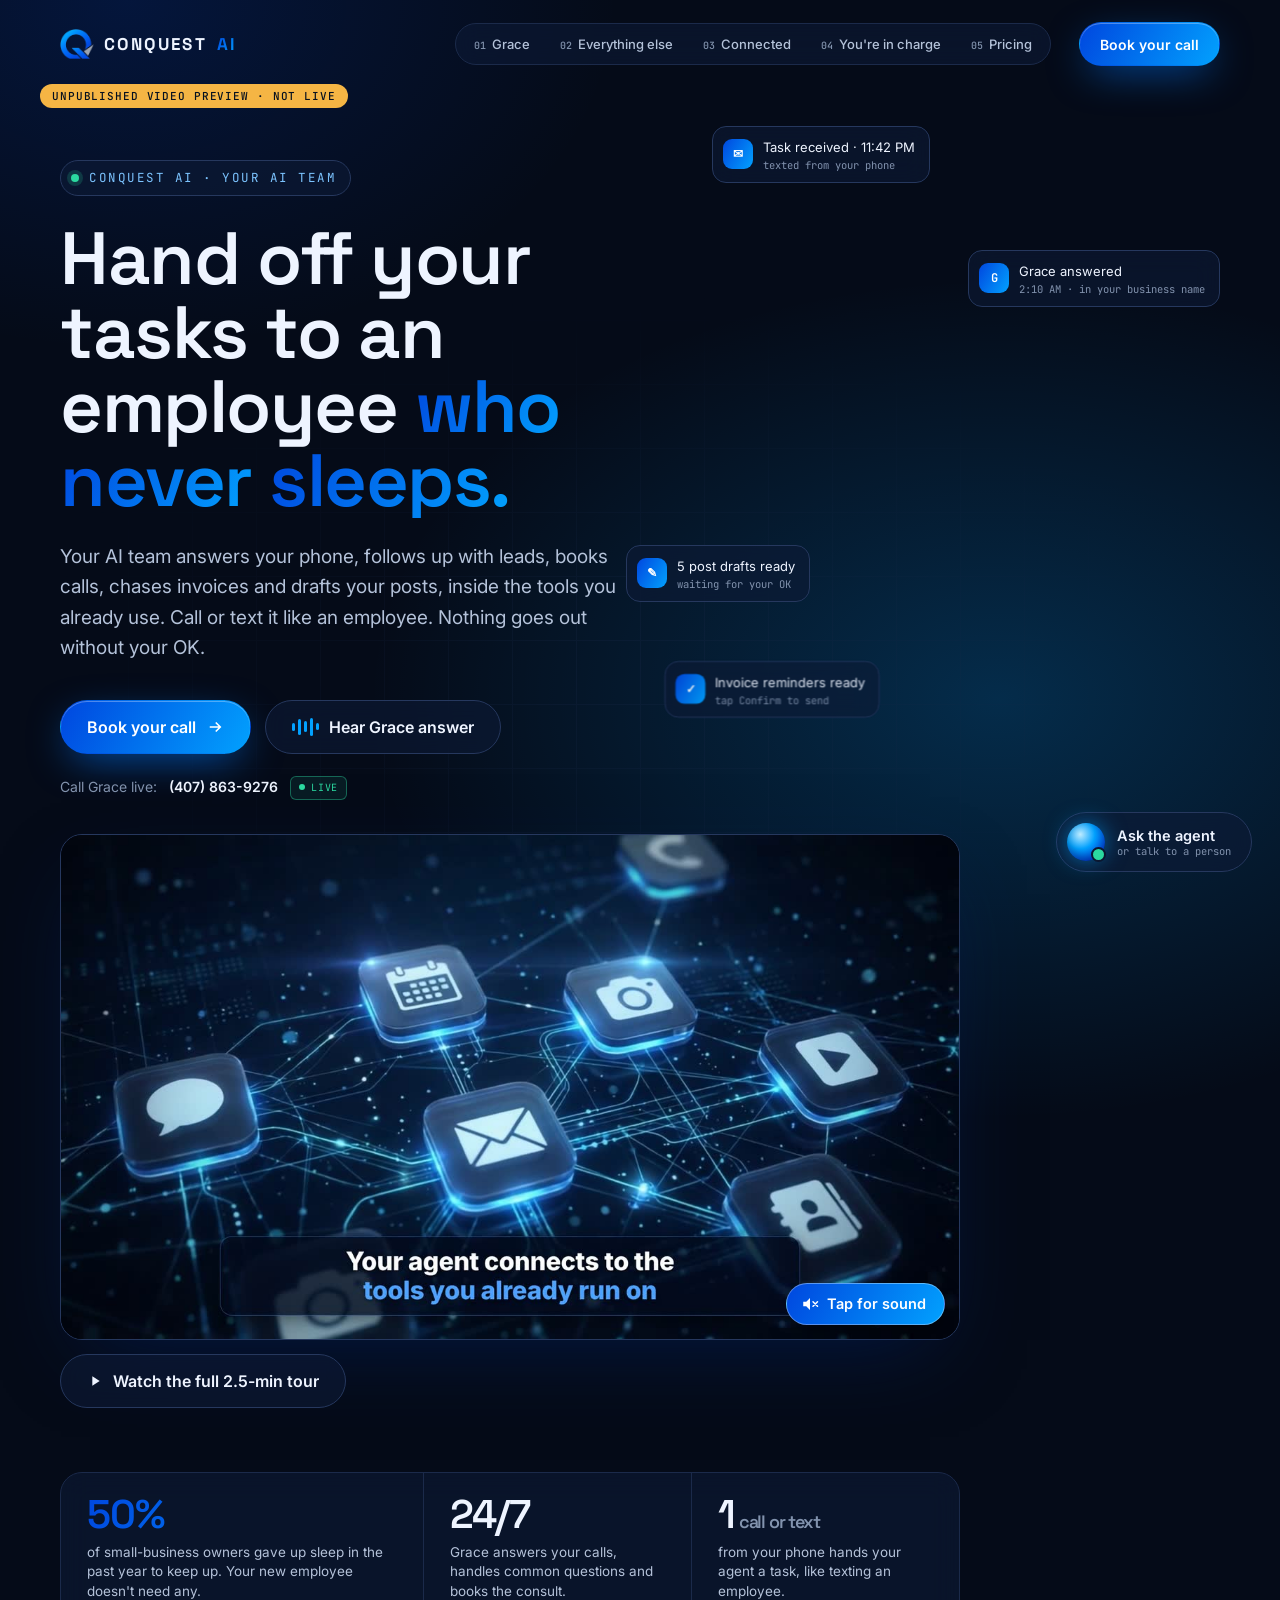
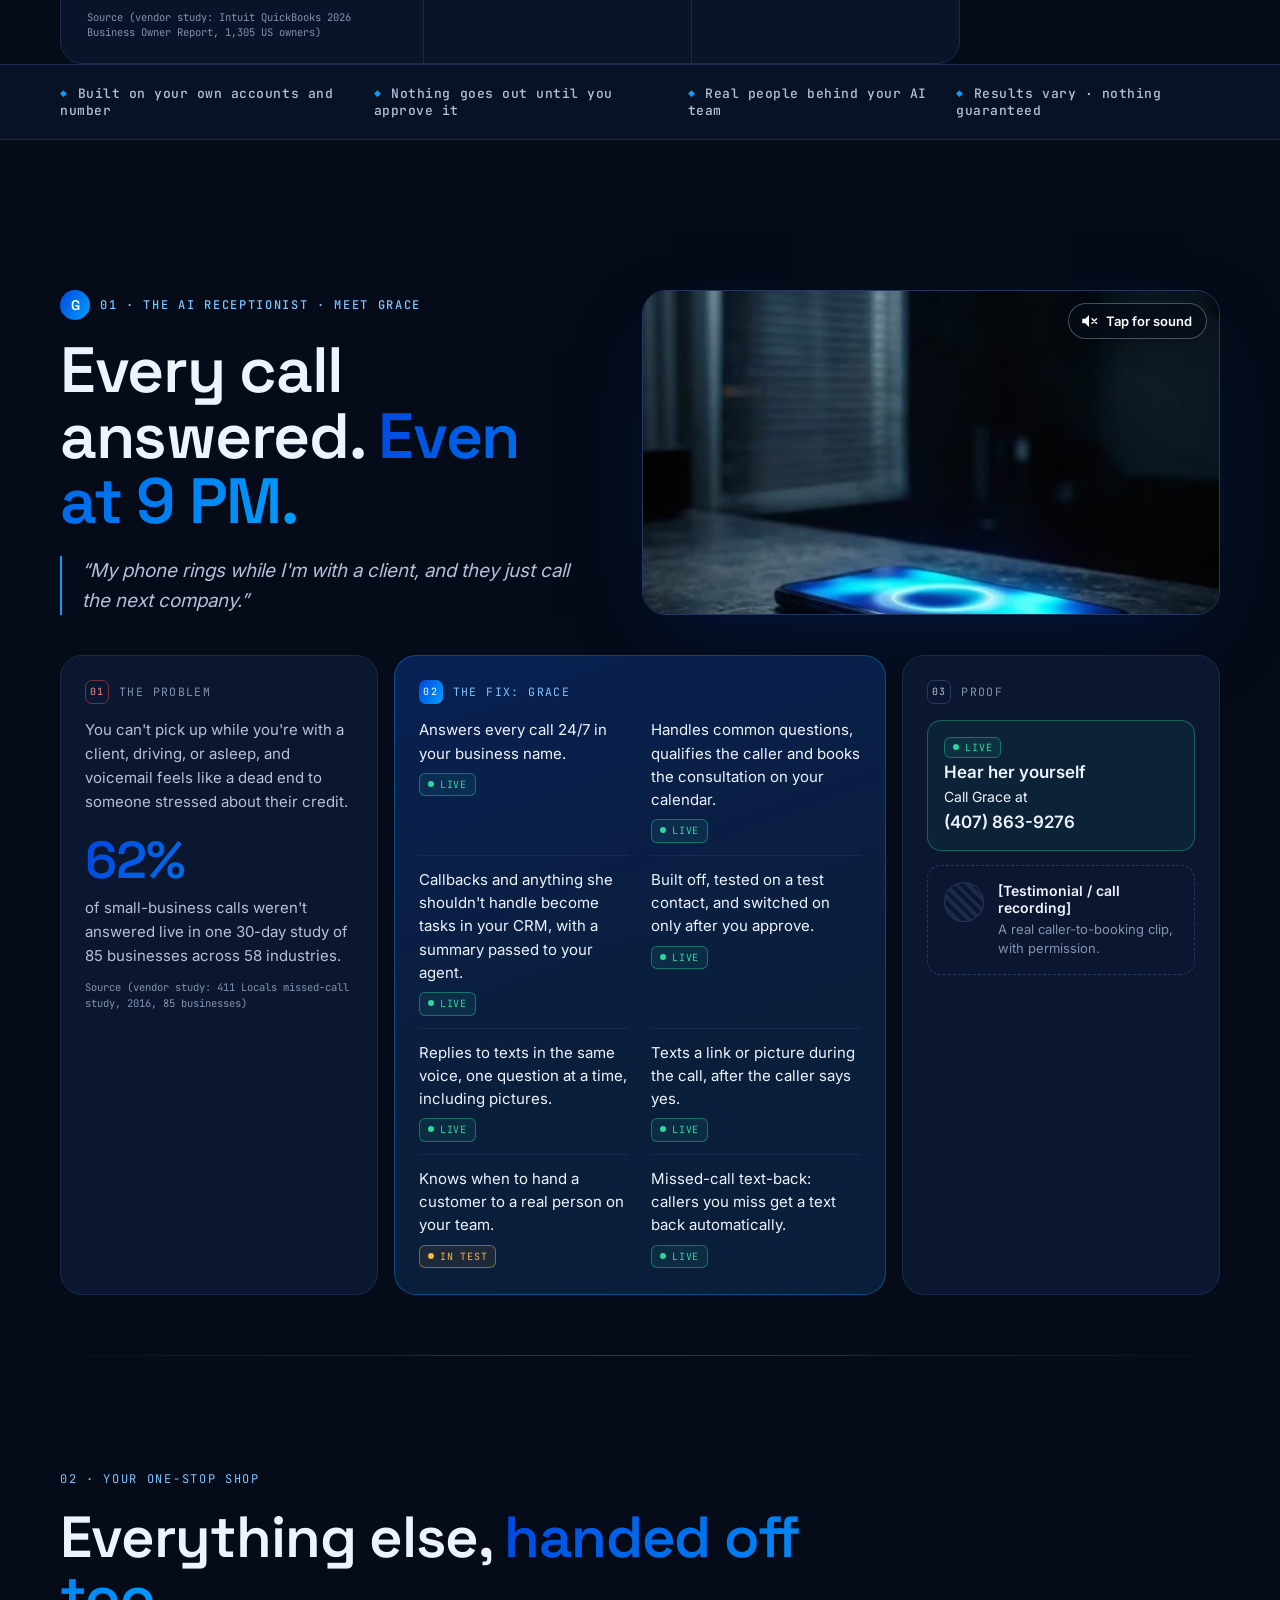
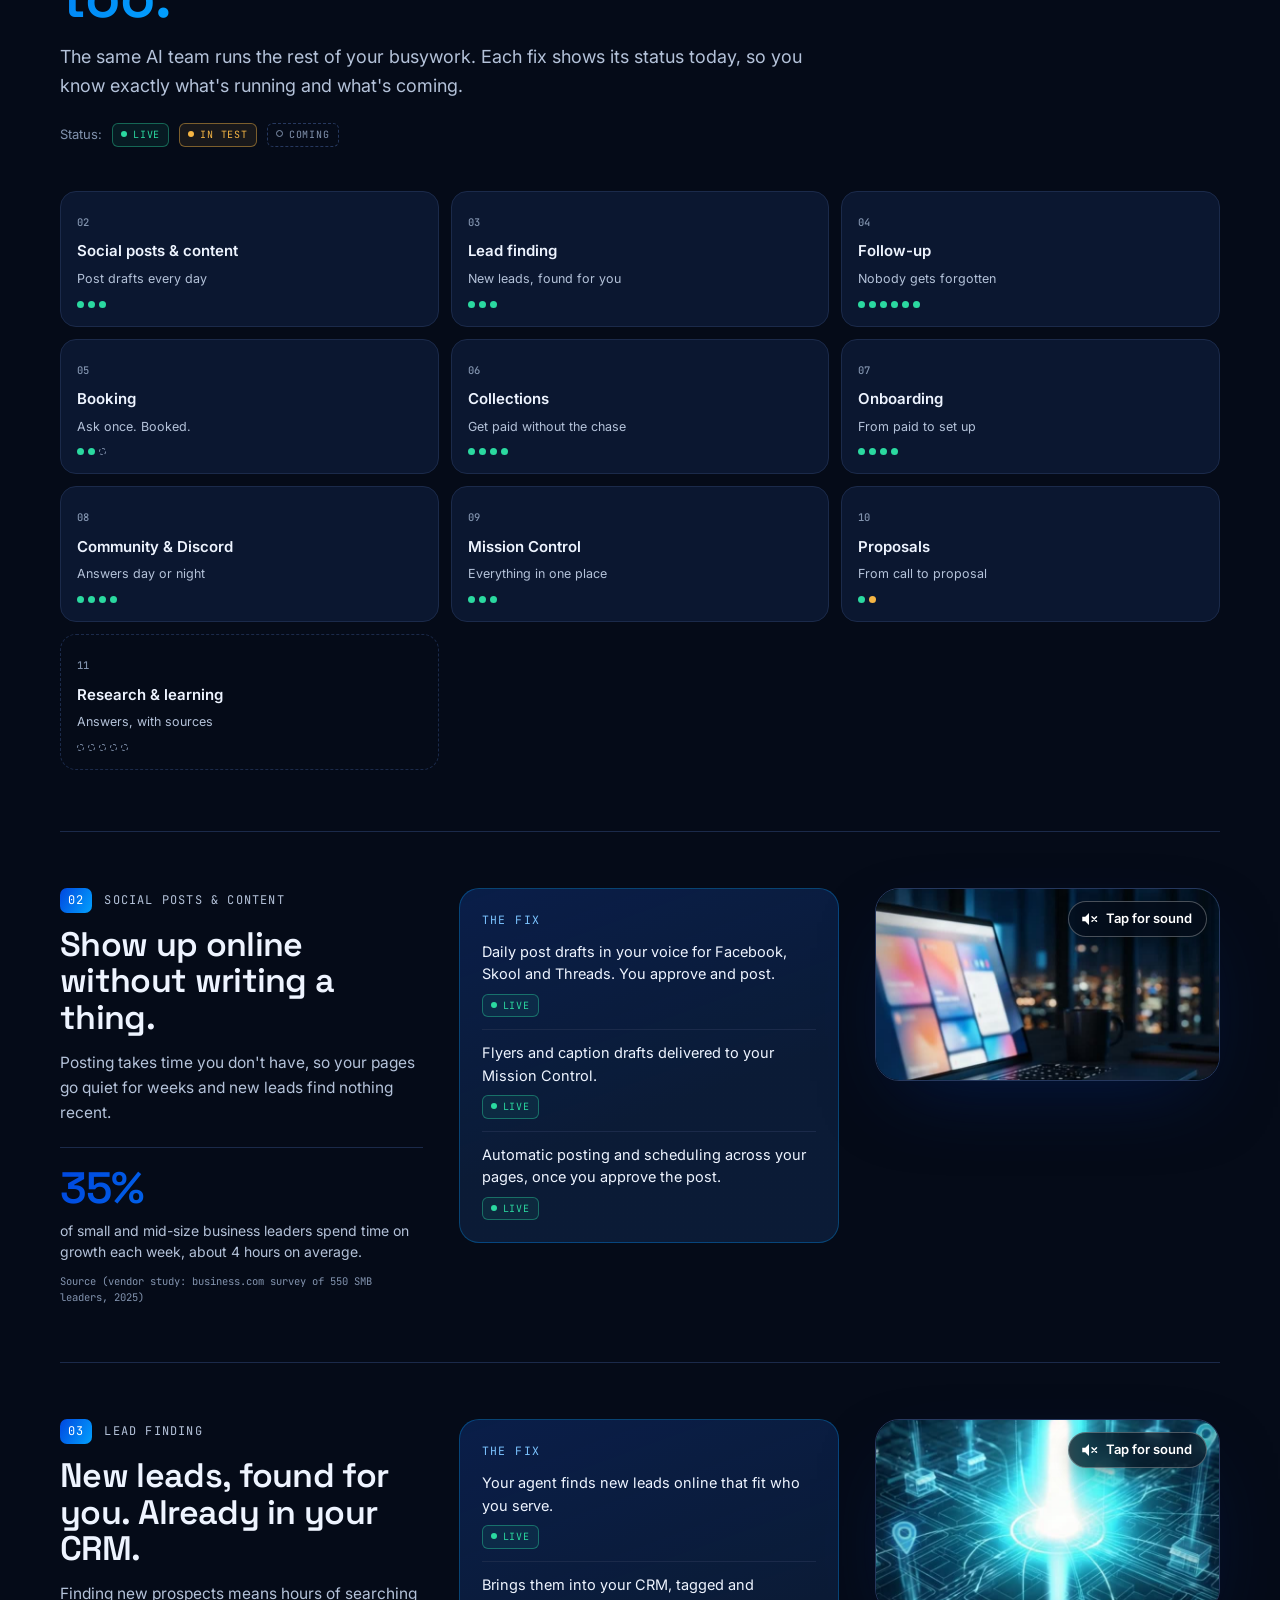
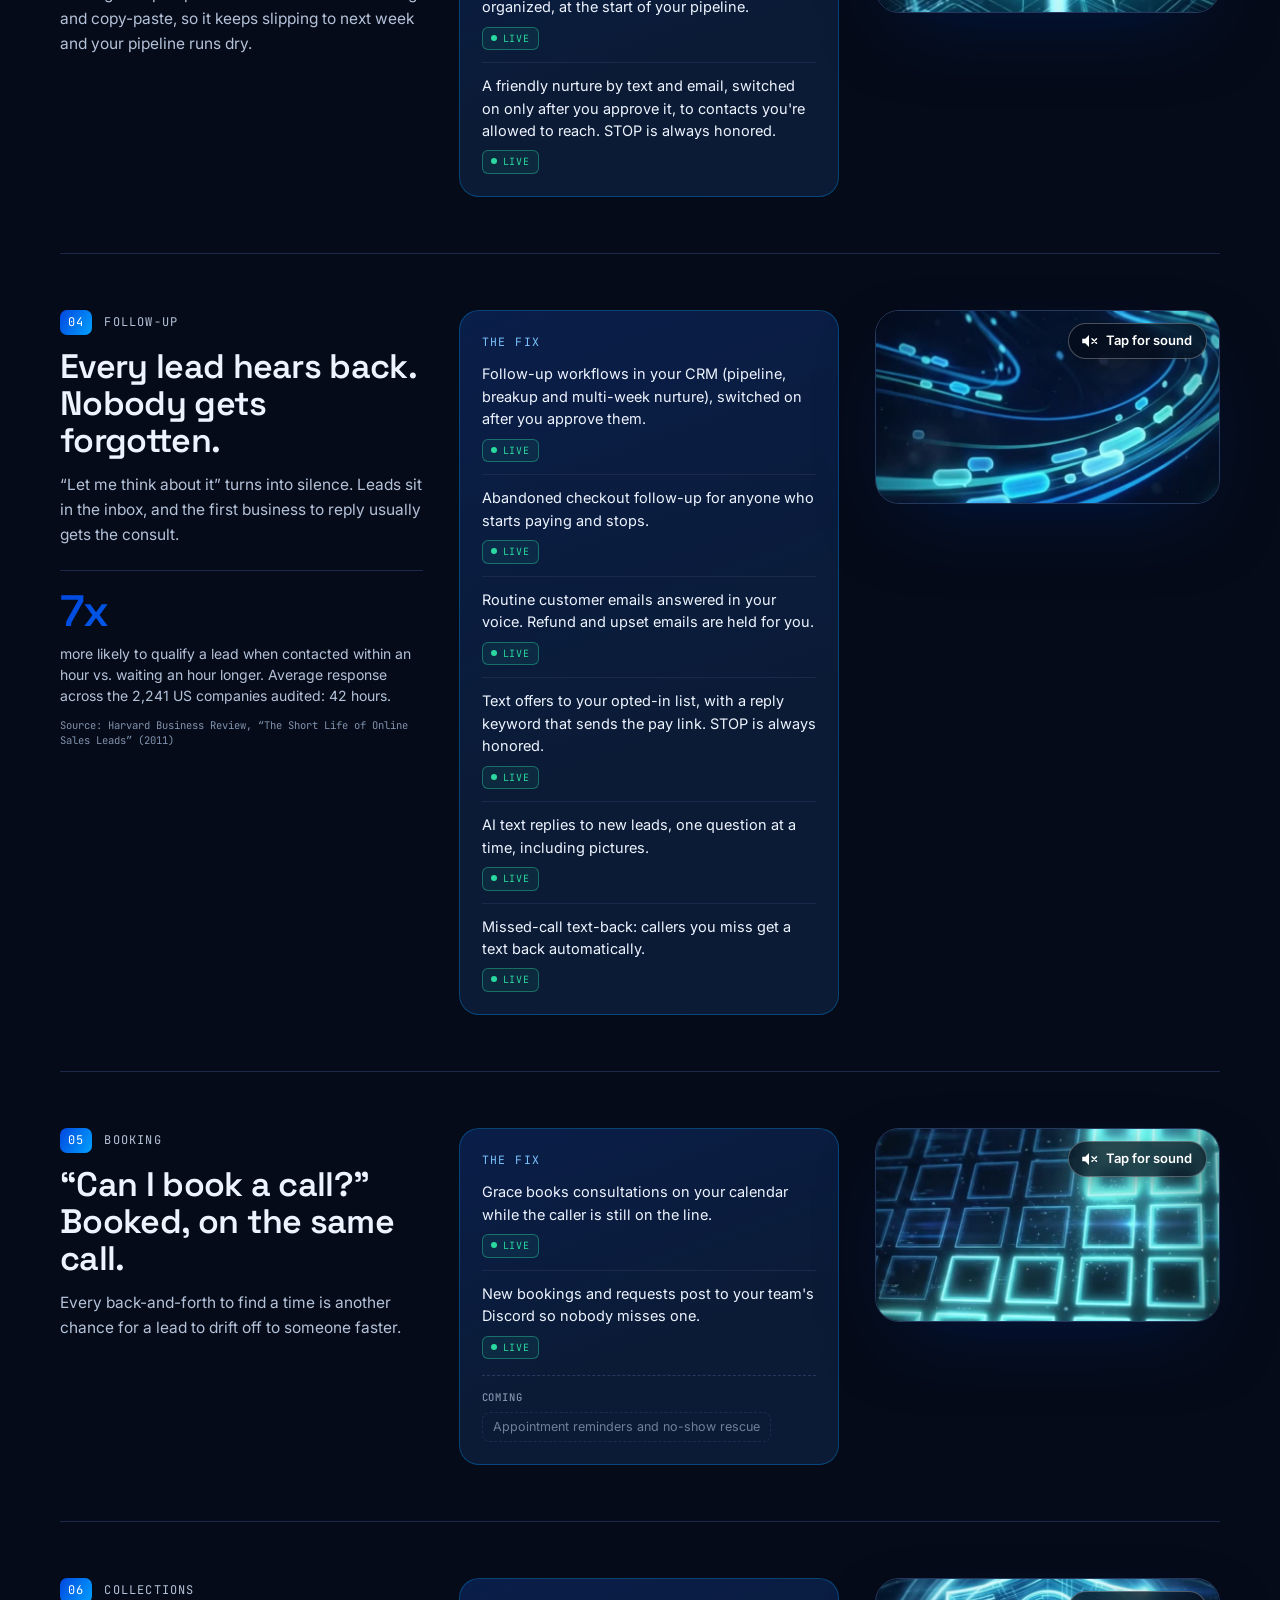
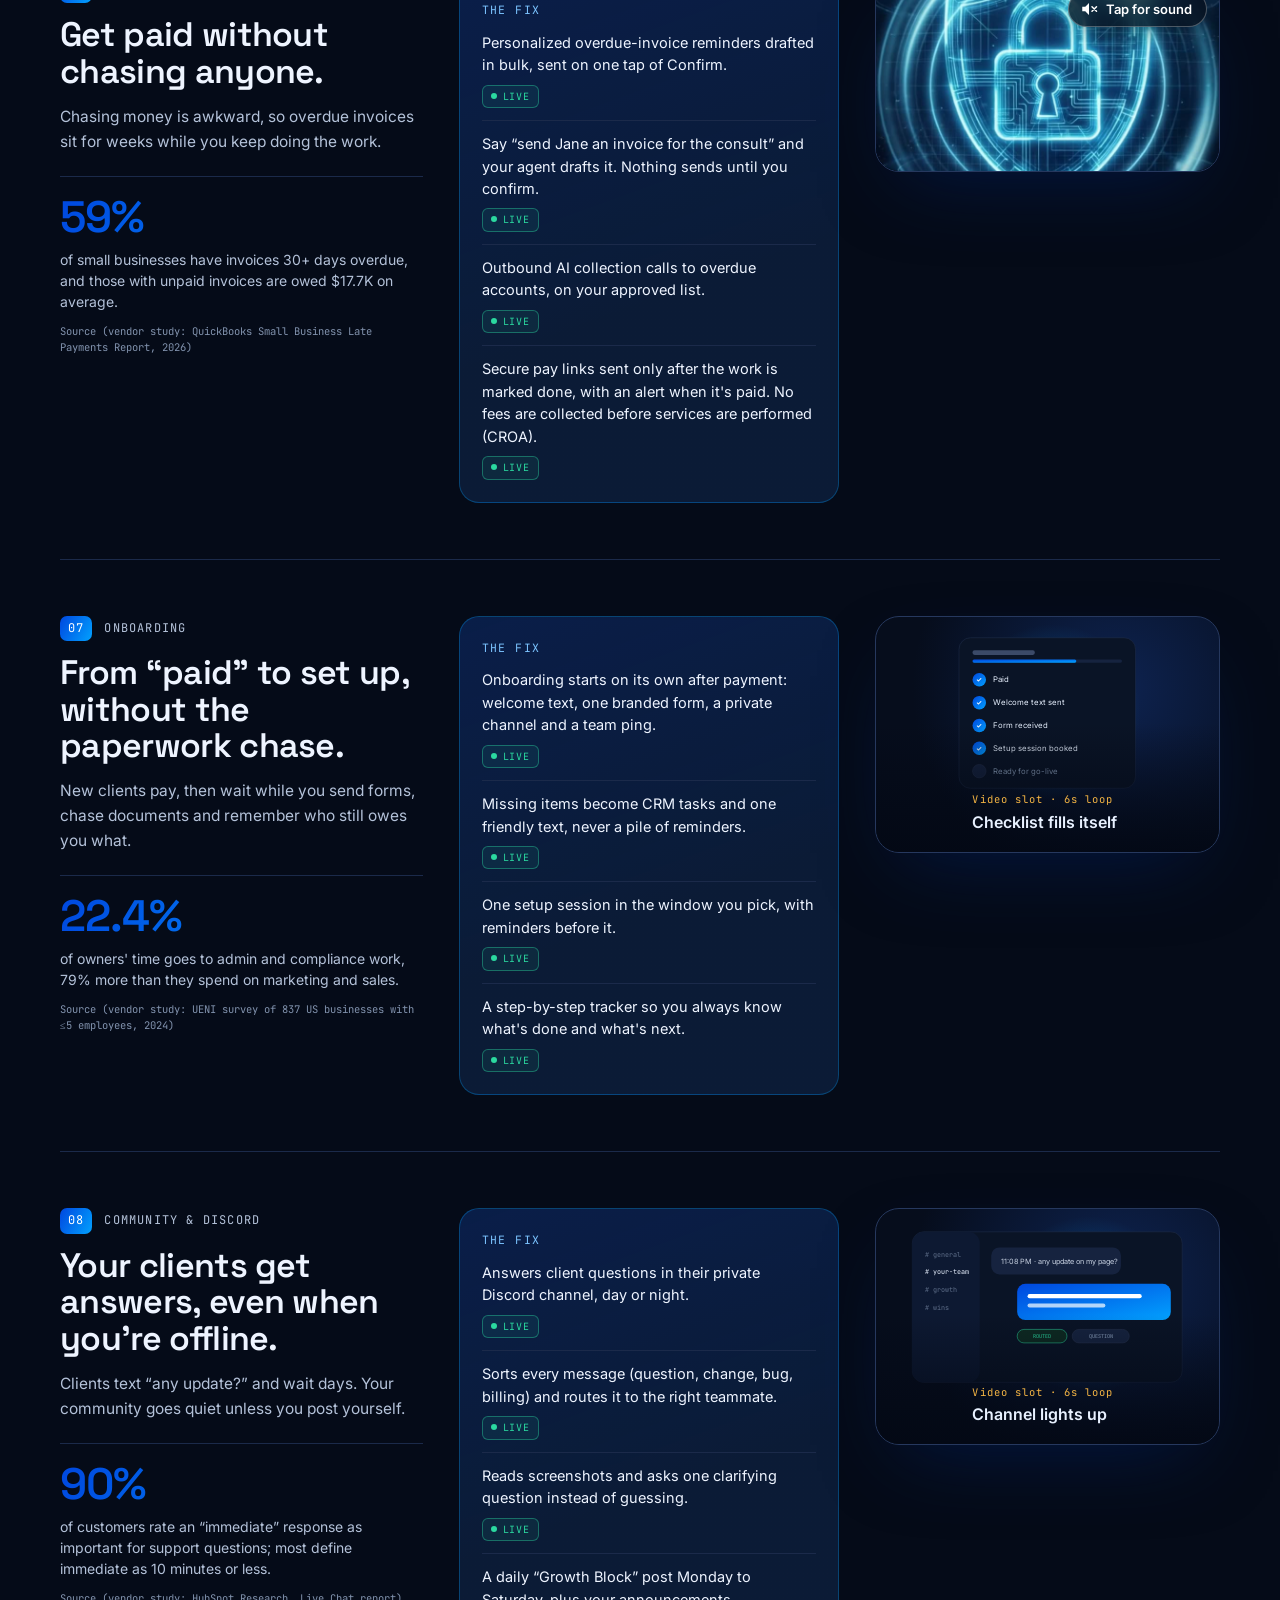
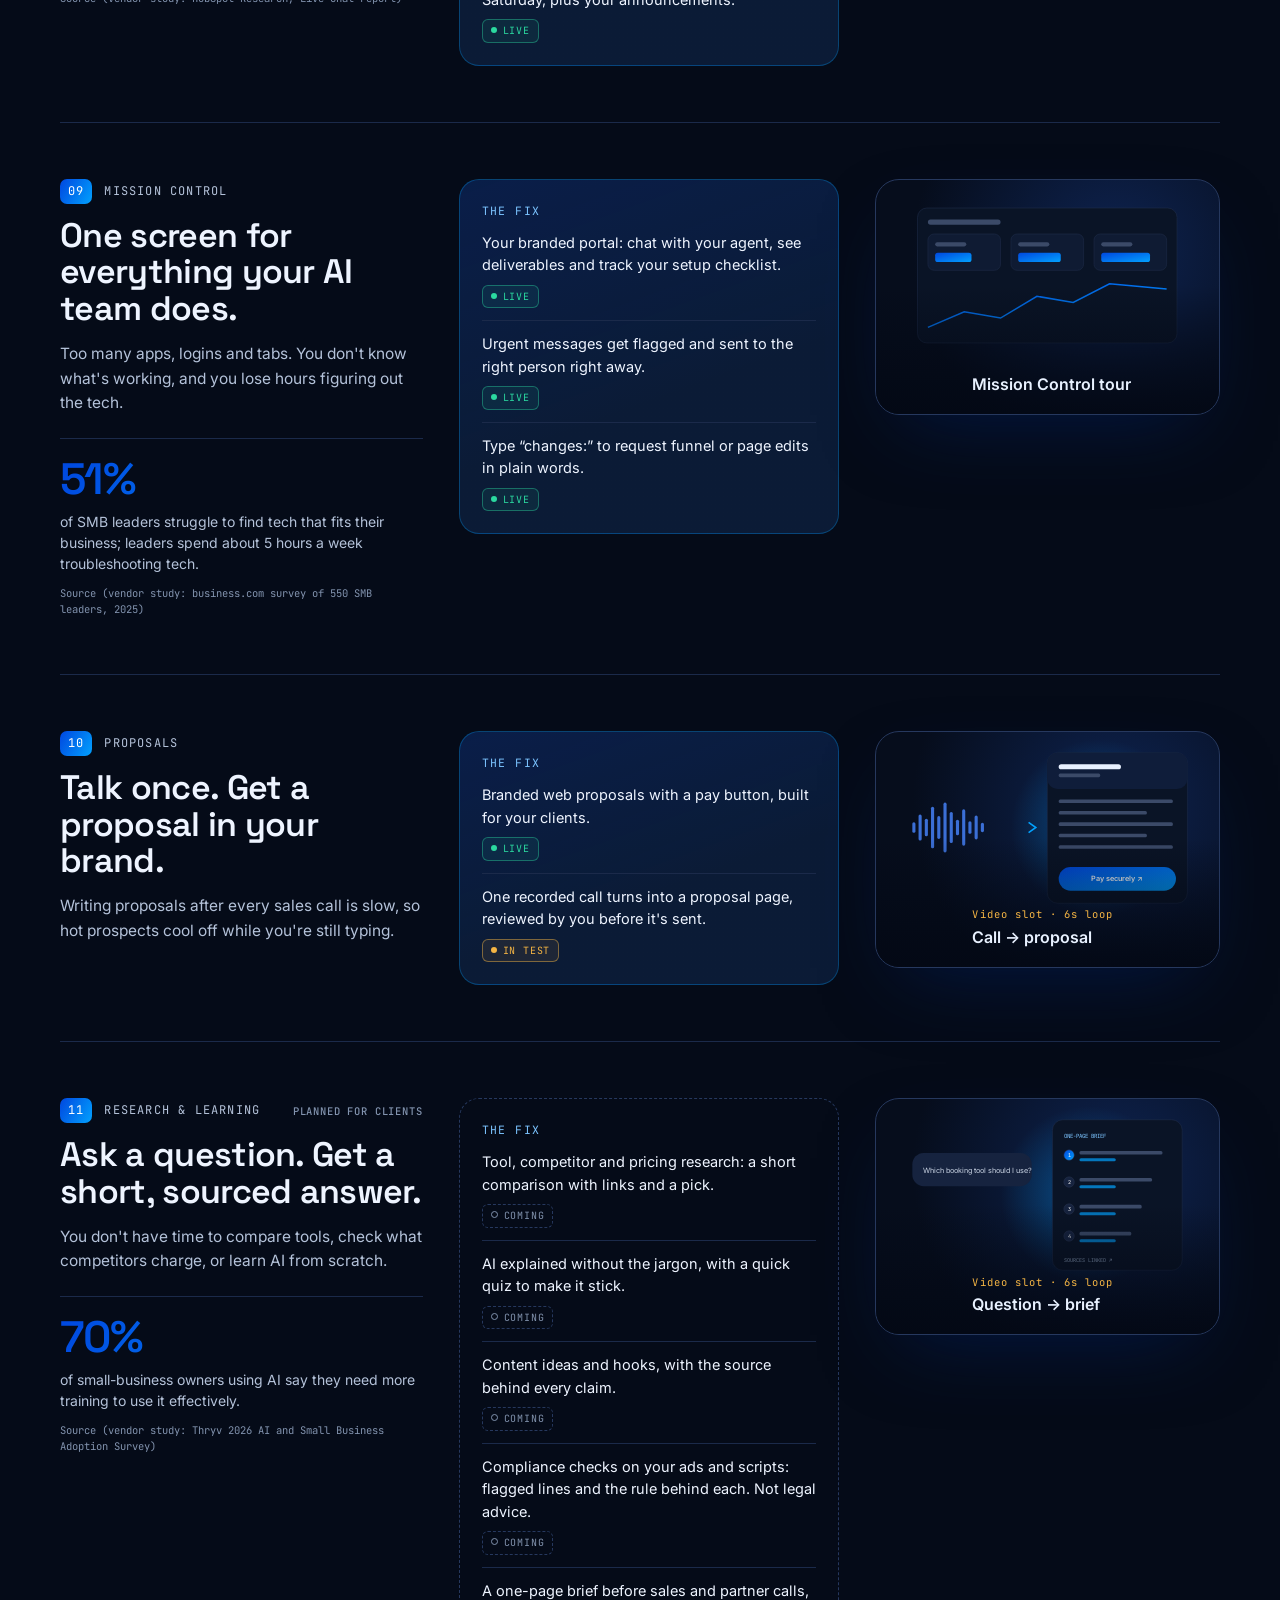
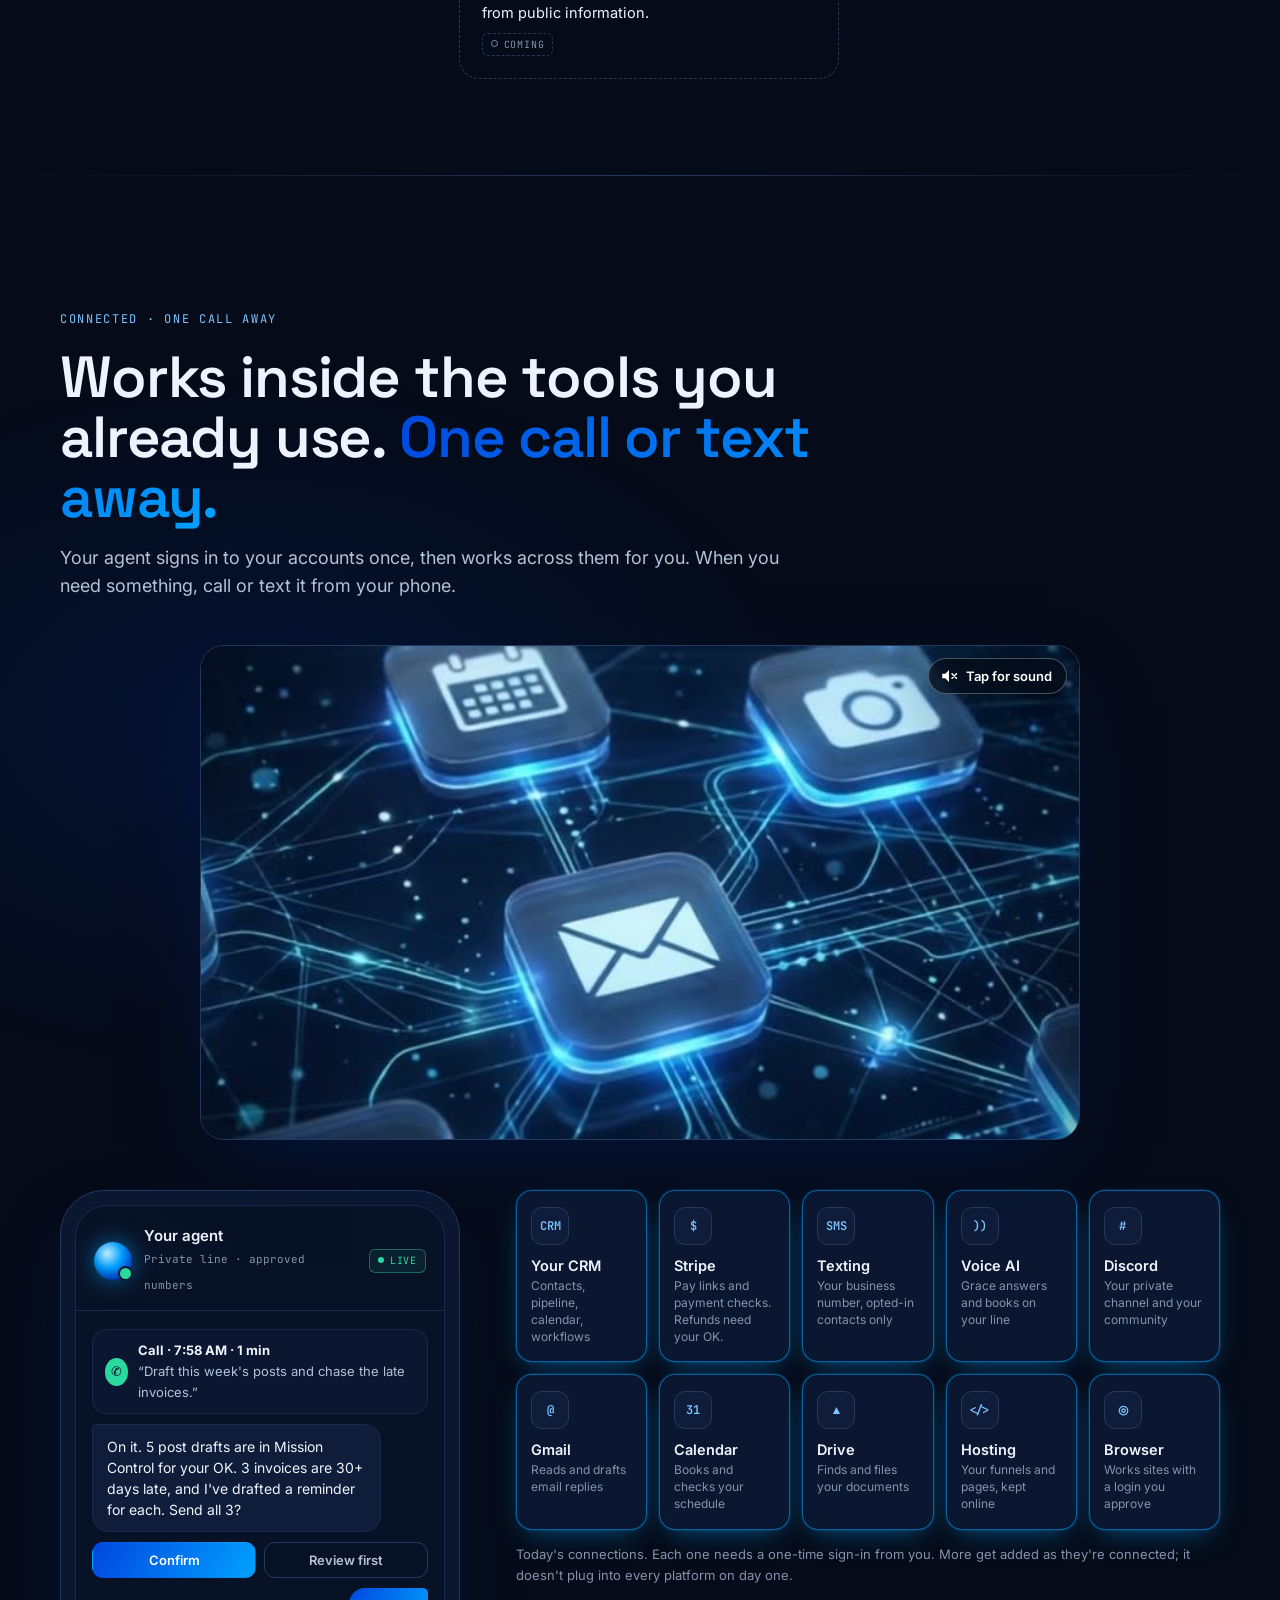
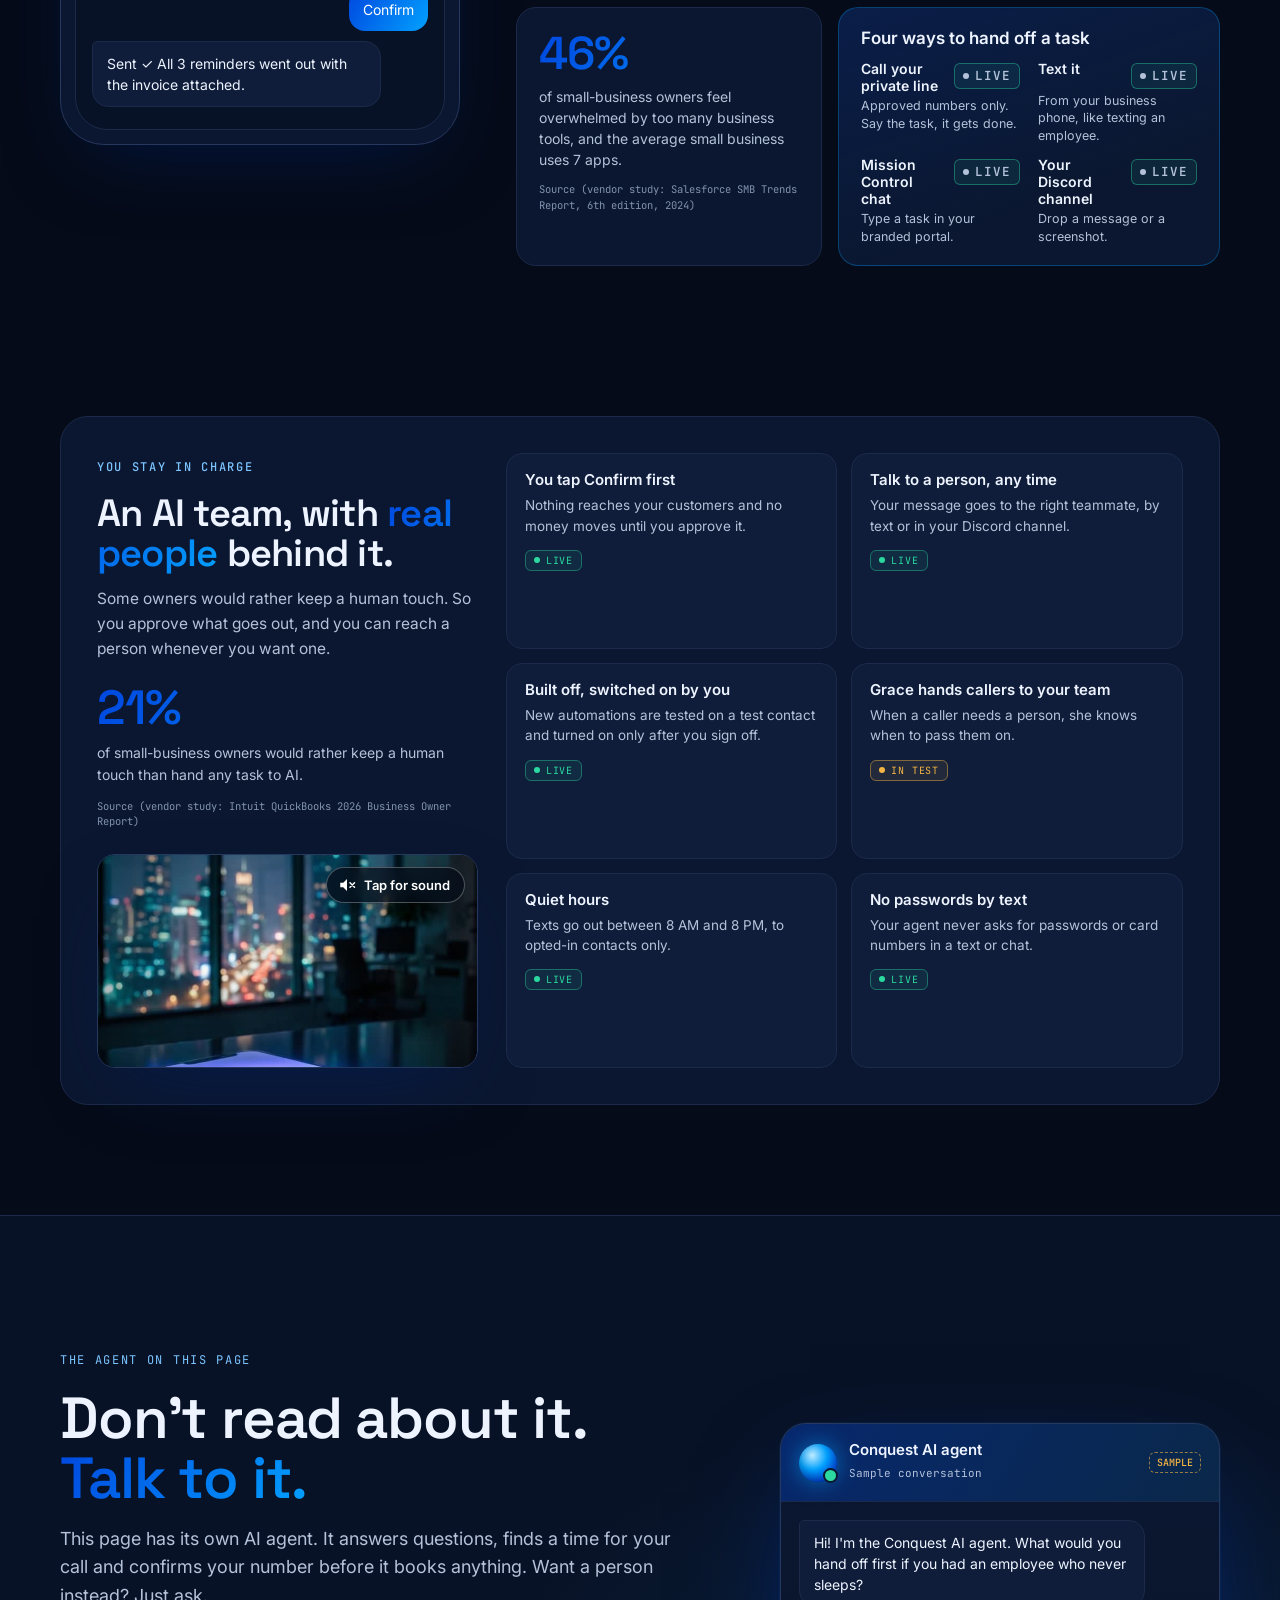
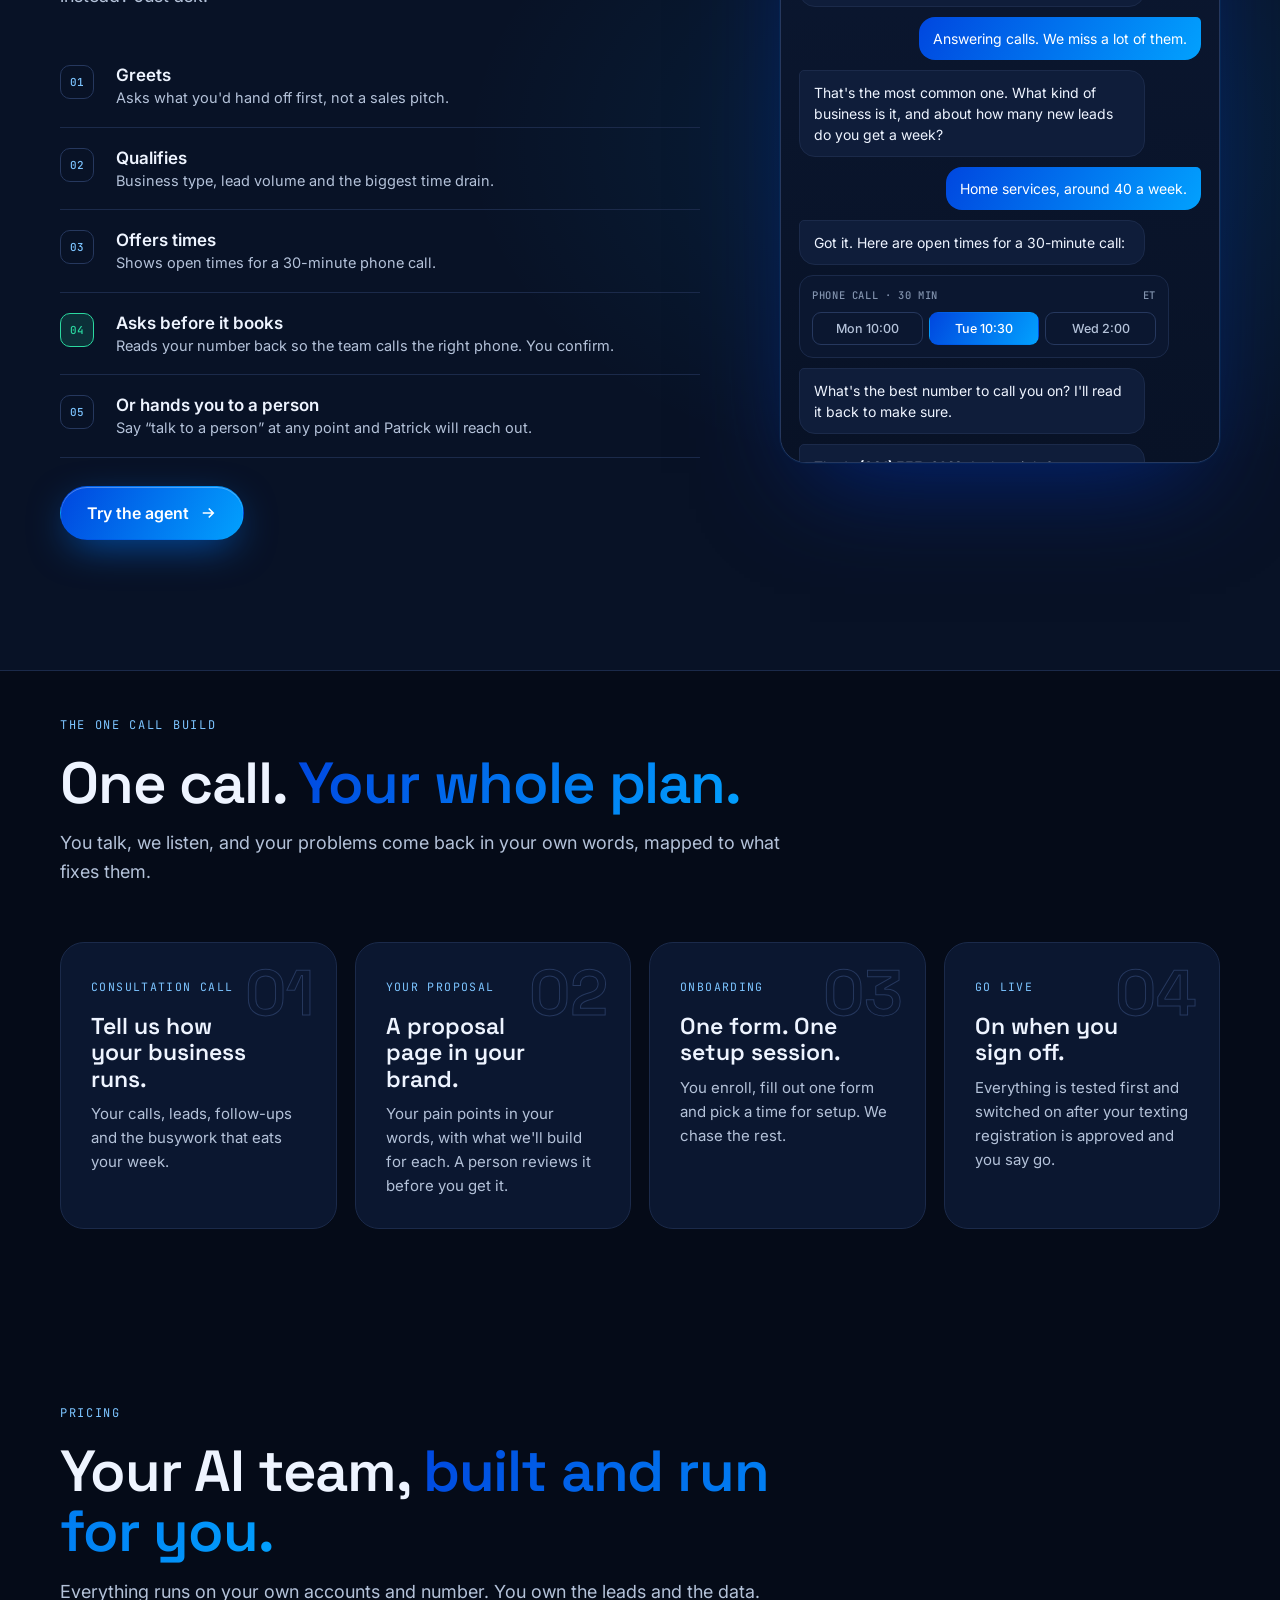
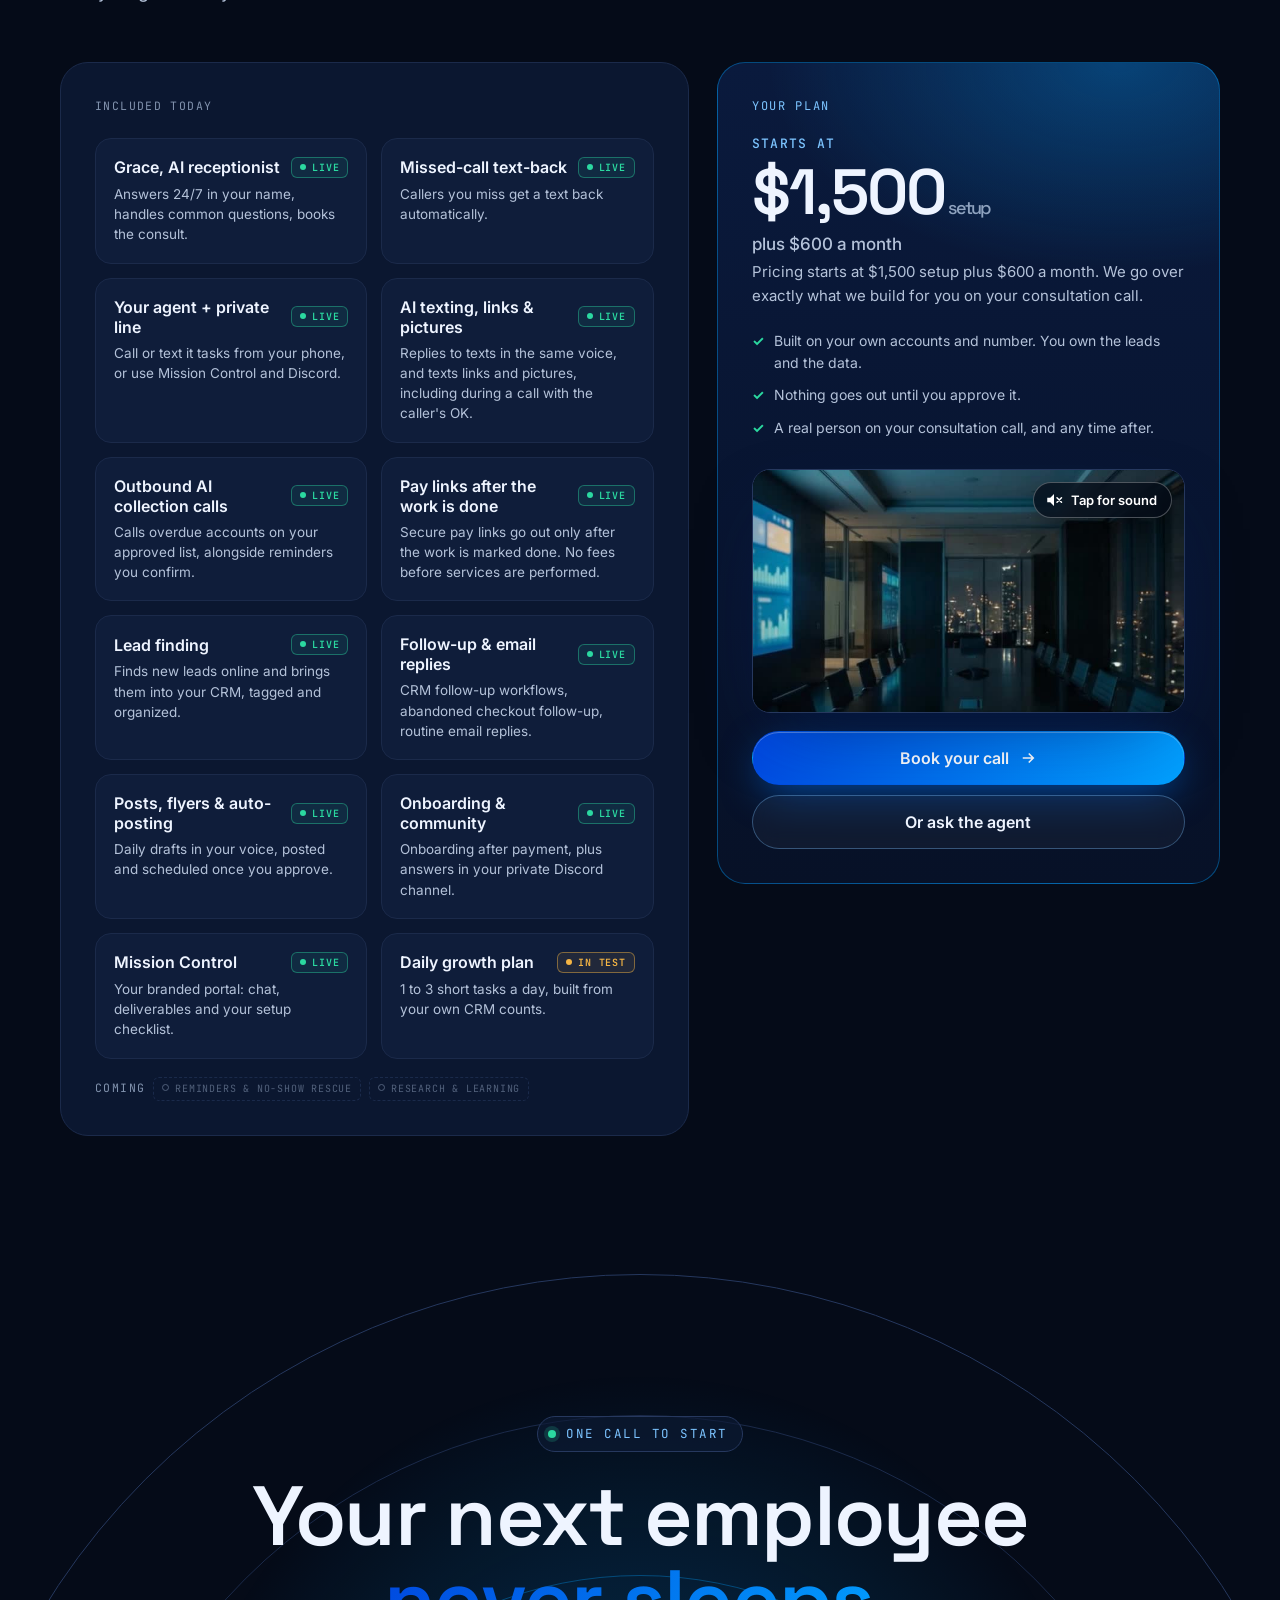
==== commit cb4cc15e: "Video preview: swap in Wave's clip 4 + long-cut re-cut ('texts them back automatically'); new media " ====
--- a/video-preview/index.html
+++ b/video-preview/index.html
@@ -55,7 +55,7 @@
     <div class="rv"><span class="gname"><i>G</i>01 · The AI receptionist · meet Grace</span>
       <h2>Every call answered. <span class="gtext">Even at 9 PM.</span></h2>
       <blockquote>“My phone rings while I&#x27;m with a client, and they just call the next company.”</blockquote></div>
-    <figure class="video vid " data-vid="clip4"><video muted playsinline loop preload="none" data-v="media/clip4-v" data-w="media/clip4-w" aria-label="Grace never misses a call"></video><button class="vsound" type="button" aria-pressed="false"><span class="ic" aria-hidden="true"></span><span class="t">Tap for sound</span></button><figcaption class="vcap"><b>Grace never misses a call</b></figcaption></figure>
+    <figure class="video vid " data-vid="clip4"><video muted playsinline loop preload="none" data-v="media/clip4-r2-v" data-w="media/clip4-r2-w" aria-label="Grace never misses a call"></video><button class="vsound" type="button" aria-pressed="false"><span class="ic" aria-hidden="true"></span><span class="t">Tap for sound</span></button><figcaption class="vcap"><b>Grace never misses a call</b></figcaption></figure>
   </div>
   <div class="beats gbeats">
     <div class="beat b1"><div class="bl"><i>01</i>The problem</div><p>You can&#x27;t pick up while you&#x27;re with a client, driving, or asleep, and voicemail feels like a dead end to someone stressed about their credit.</p><div class="stat" style="margin-top:20px"><span class="count" data-to="62">62</span>%</div><p>of small-business calls weren&#x27;t answered live in one 30-day study of 85 businesses across 58 industries.</p><p class="src">Source (vendor study: 411 Locals missed-call study, 2016, 85 businesses)</p></div>
@@ -246,7 +246,7 @@
 <aside class="dock" id="dock" aria-label="Conquest AI agent (scripted preview)" hidden><div class="chat" id="chat"></div></aside>
 <div class="sticky"><button class="ask" type="button" data-open-chat><span class="orb"></span><span>Ask the agent<small>or talk to a person</small></span></button><a class="btn btn-p" href="#offer" data-scroll>Book your call</a></div>
 
-<div class="tour" id="tour" hidden role="dialog" aria-modal="true" aria-label="Full Conquest AI tour"><div class="tour-bg" data-tour-close></div><div class="tour-box"><button class="tour-x" type="button" data-tour-close aria-label="Close tour">✕</button><video controls playsinline preload="none" data-v="media/longcut-v" data-w="media/longcut-w"></video></div></div>
+<div class="tour" id="tour" hidden role="dialog" aria-modal="true" aria-label="Full Conquest AI tour"><div class="tour-bg" data-tour-close></div><div class="tour-box"><button class="tour-x" type="button" data-tour-close aria-label="Close tour">✕</button><video controls playsinline preload="none" data-v="media/longcut-r2-v" data-w="media/longcut-r2-w"></video></div></div>
 <noscript><style>.chipf{opacity:1!important}.launch,.sticky{display:none!important}</style></noscript>
 <script src="vendor/gsap.min.js" defer></script>
 <script src="vendor/ScrollTrigger.min.js" defer></script>
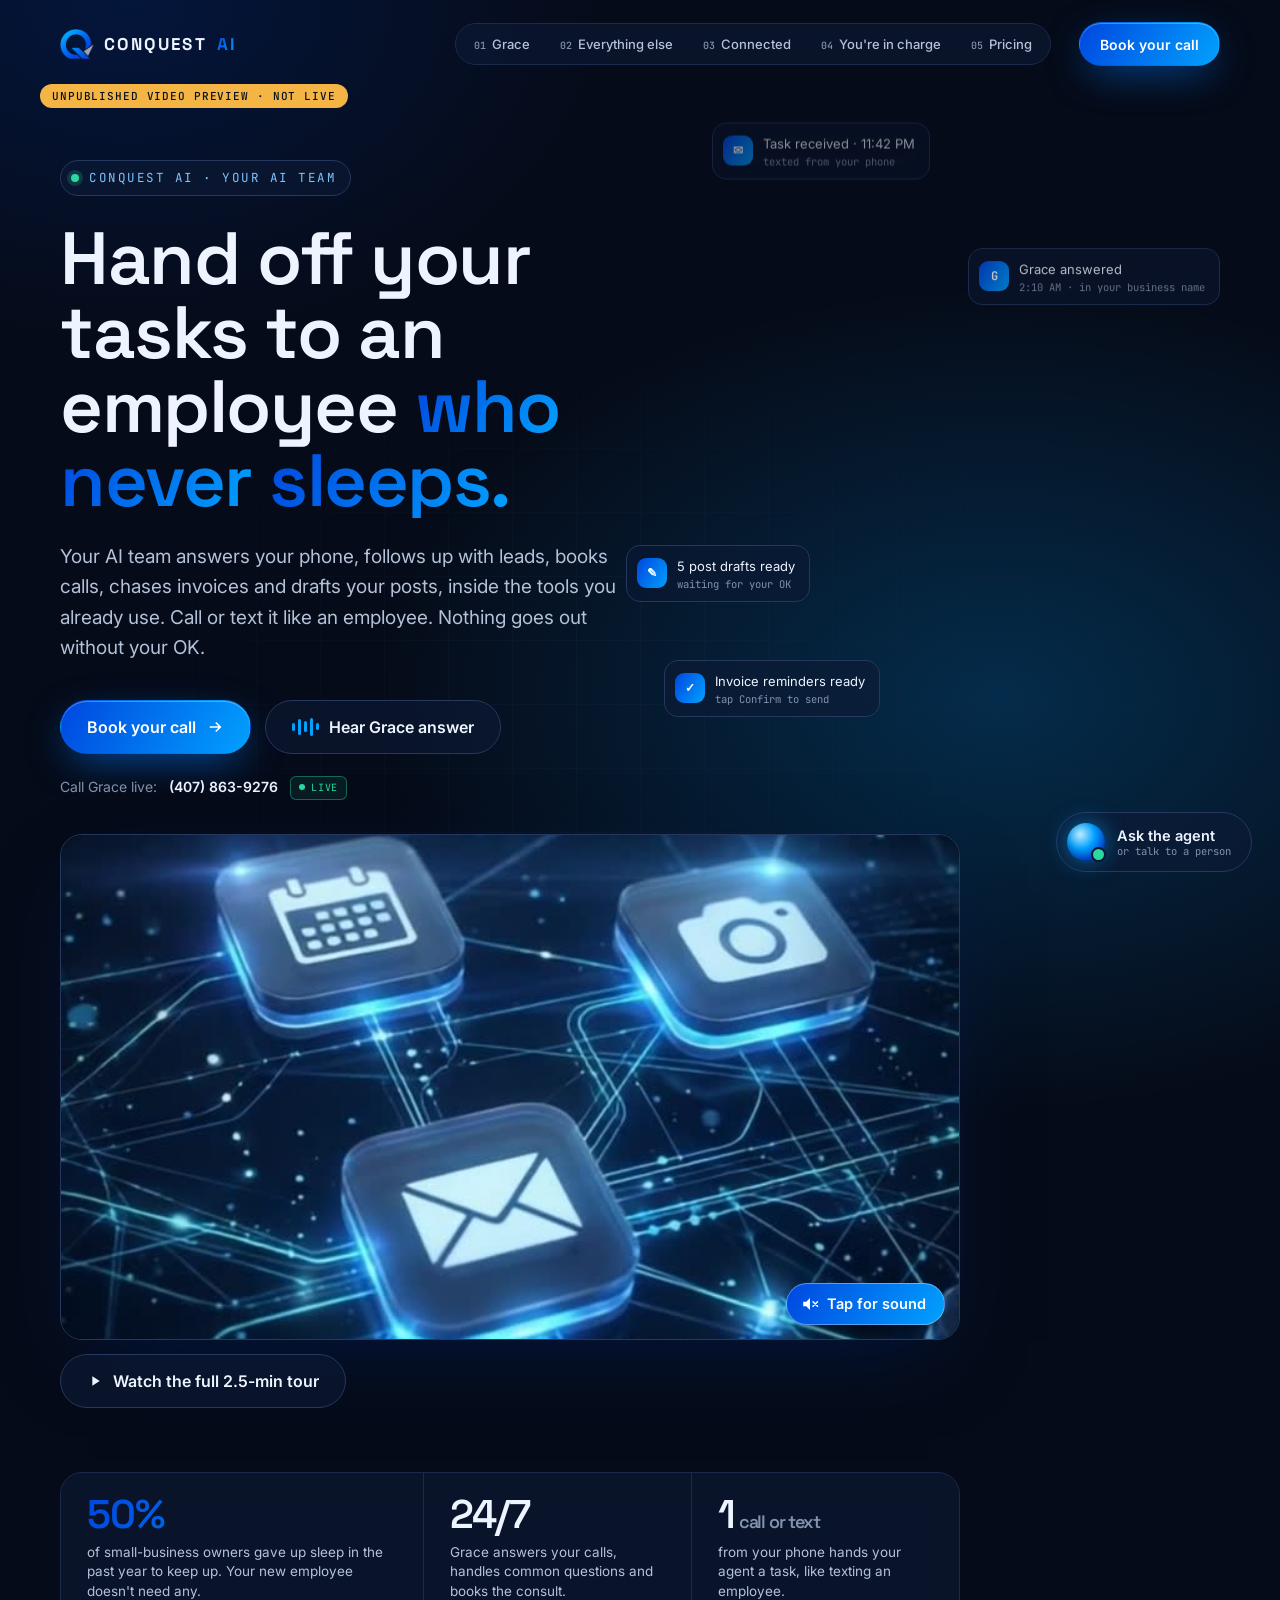
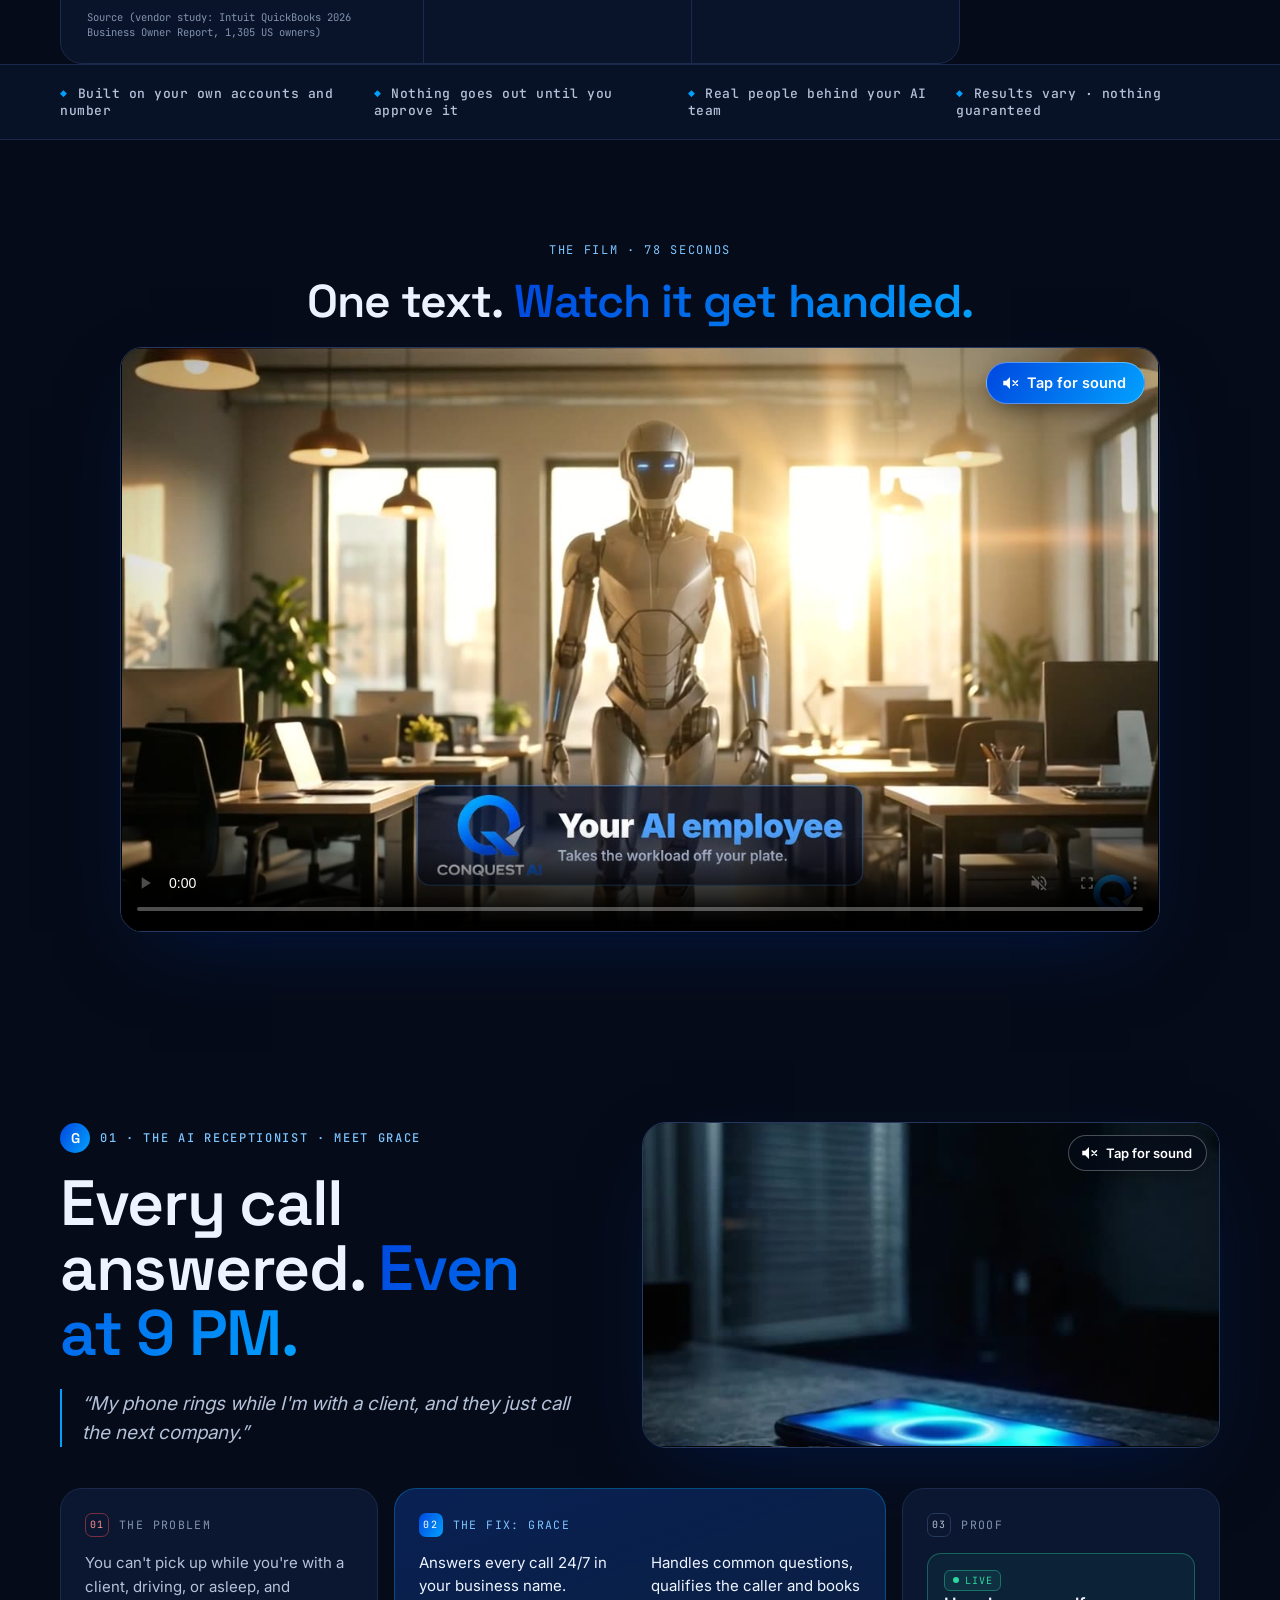
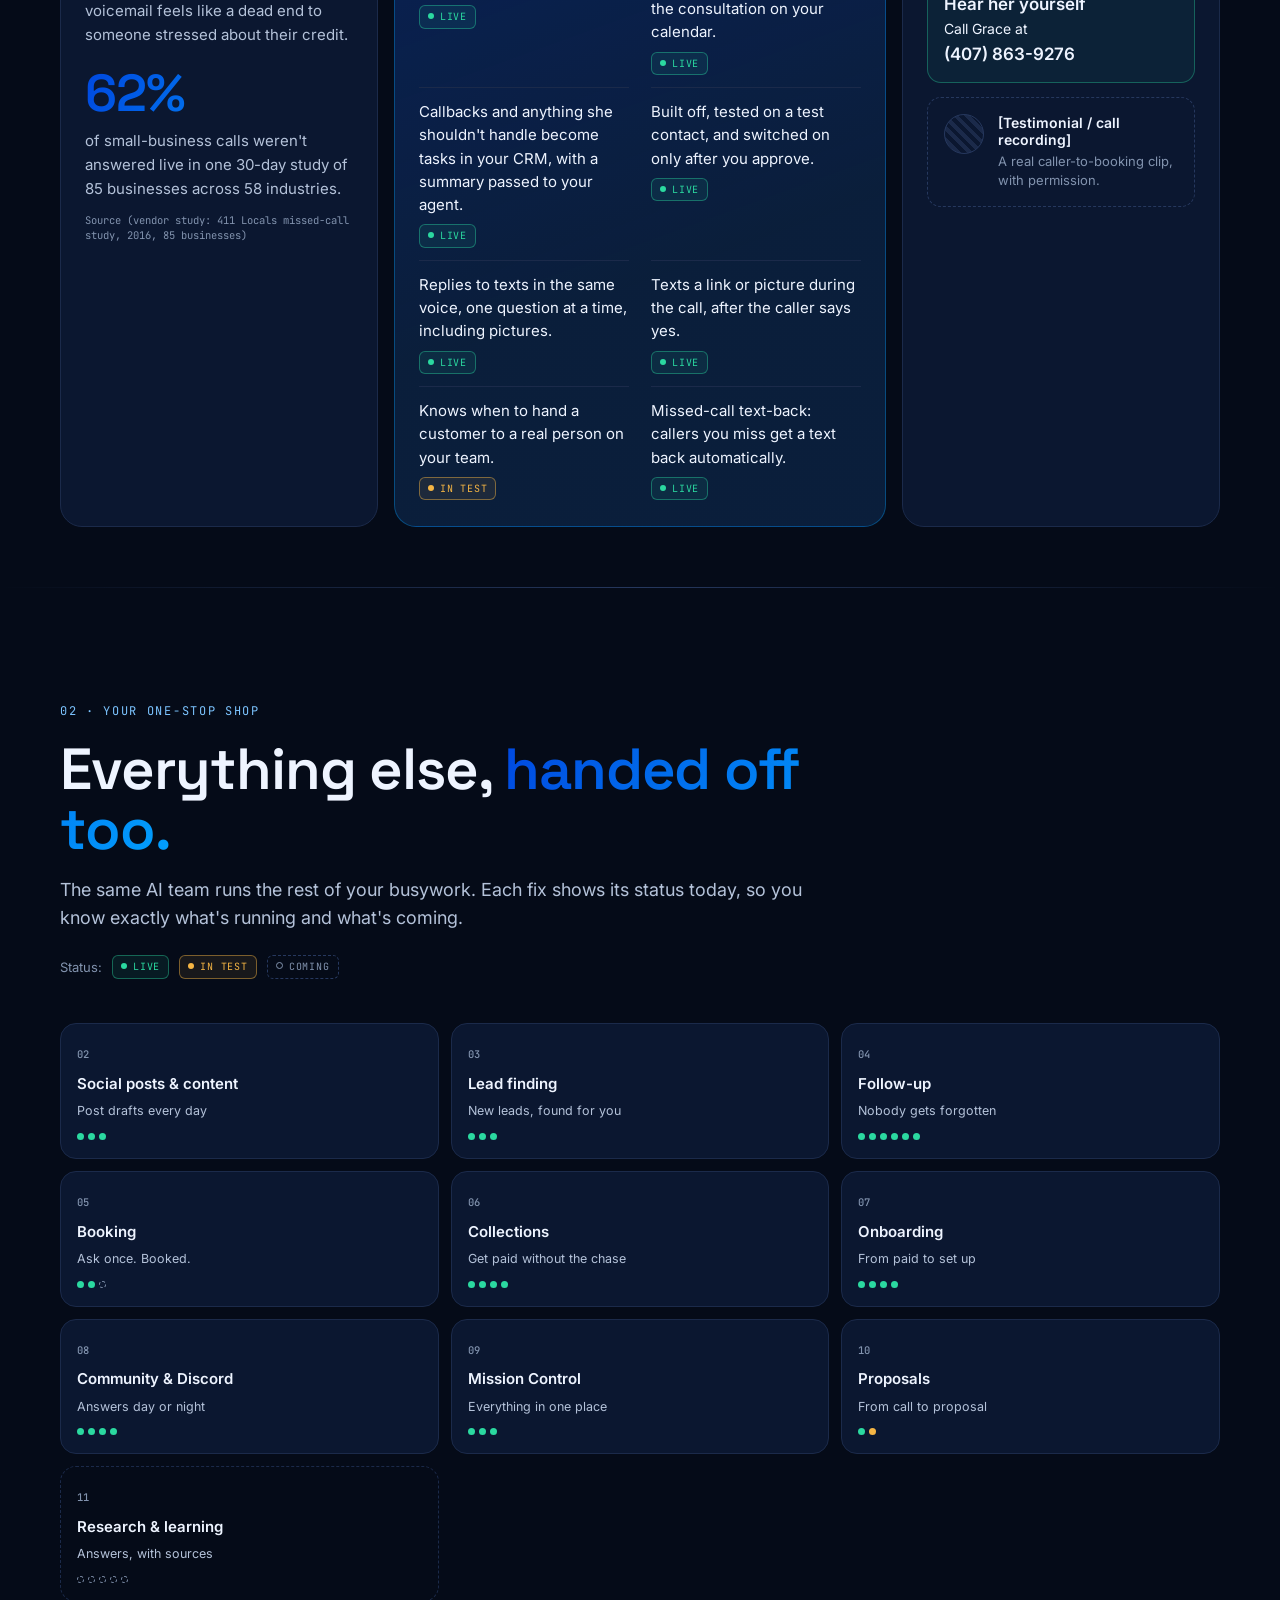
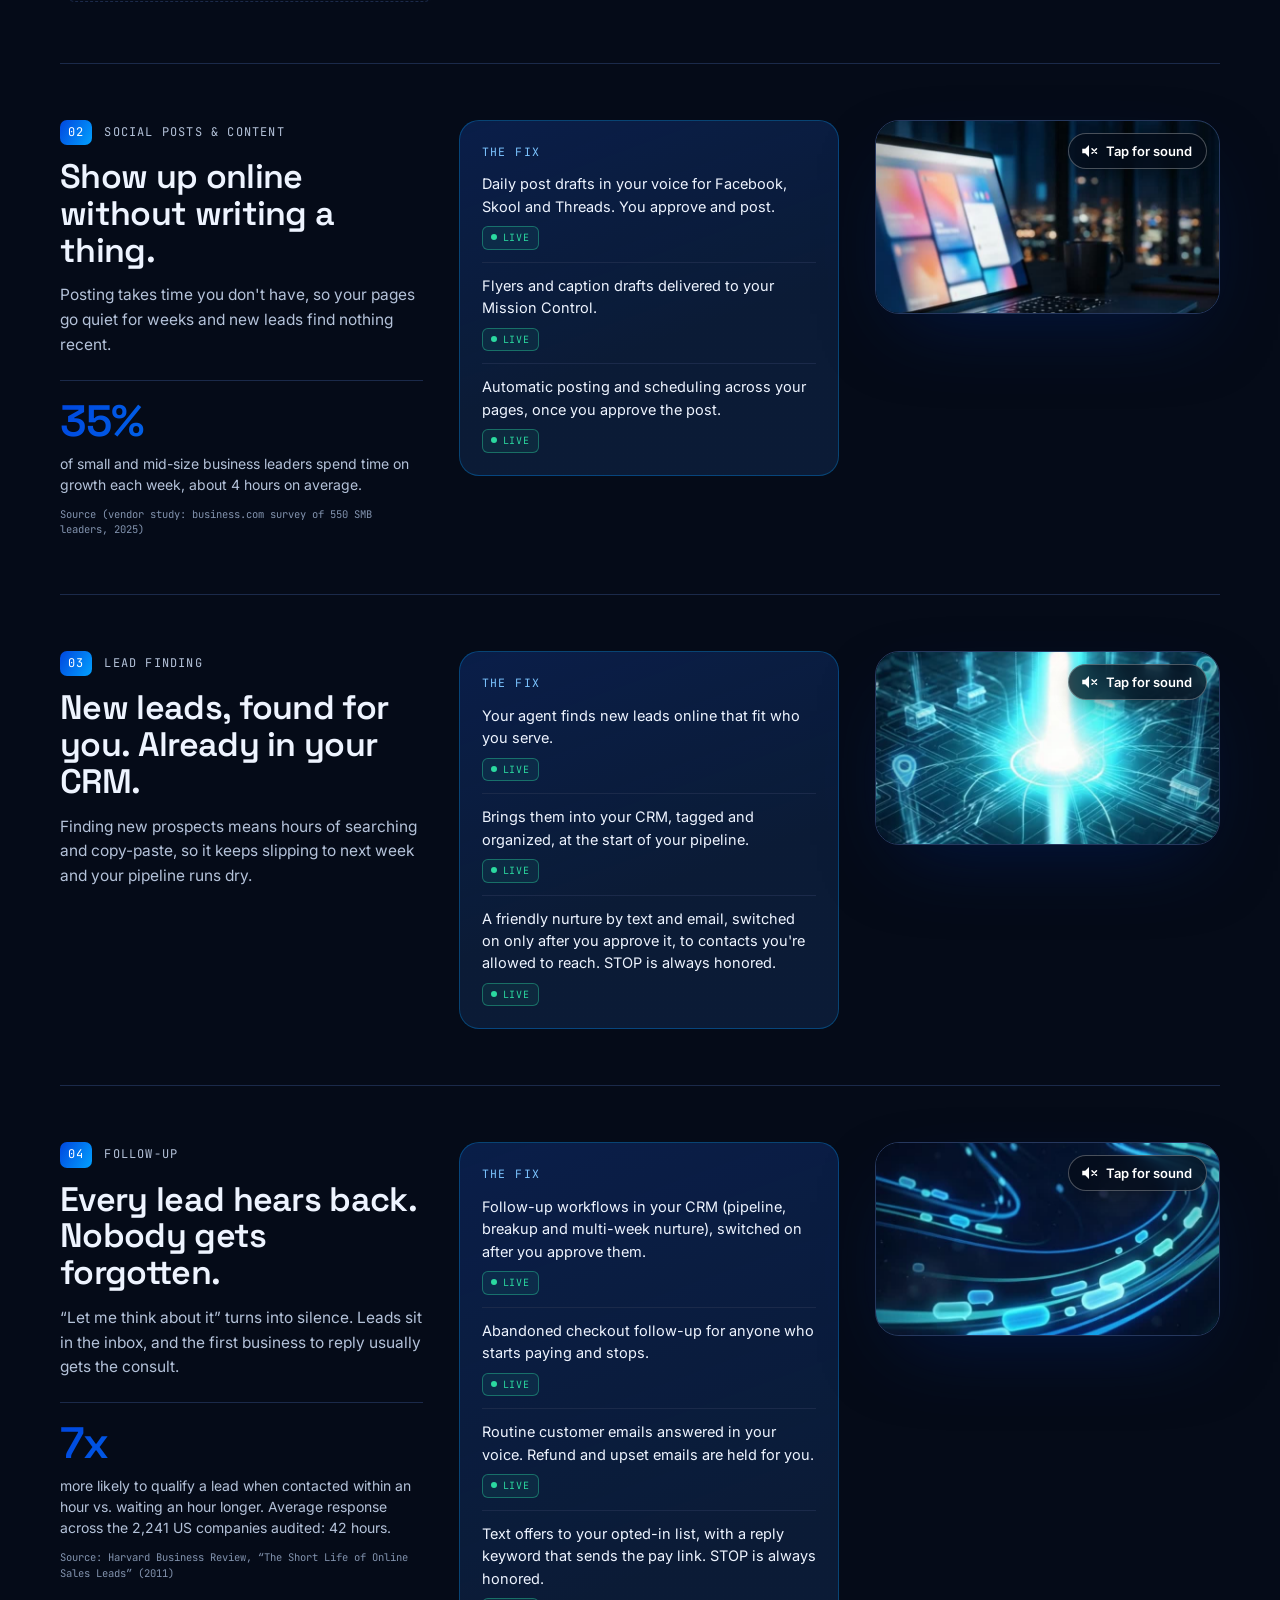
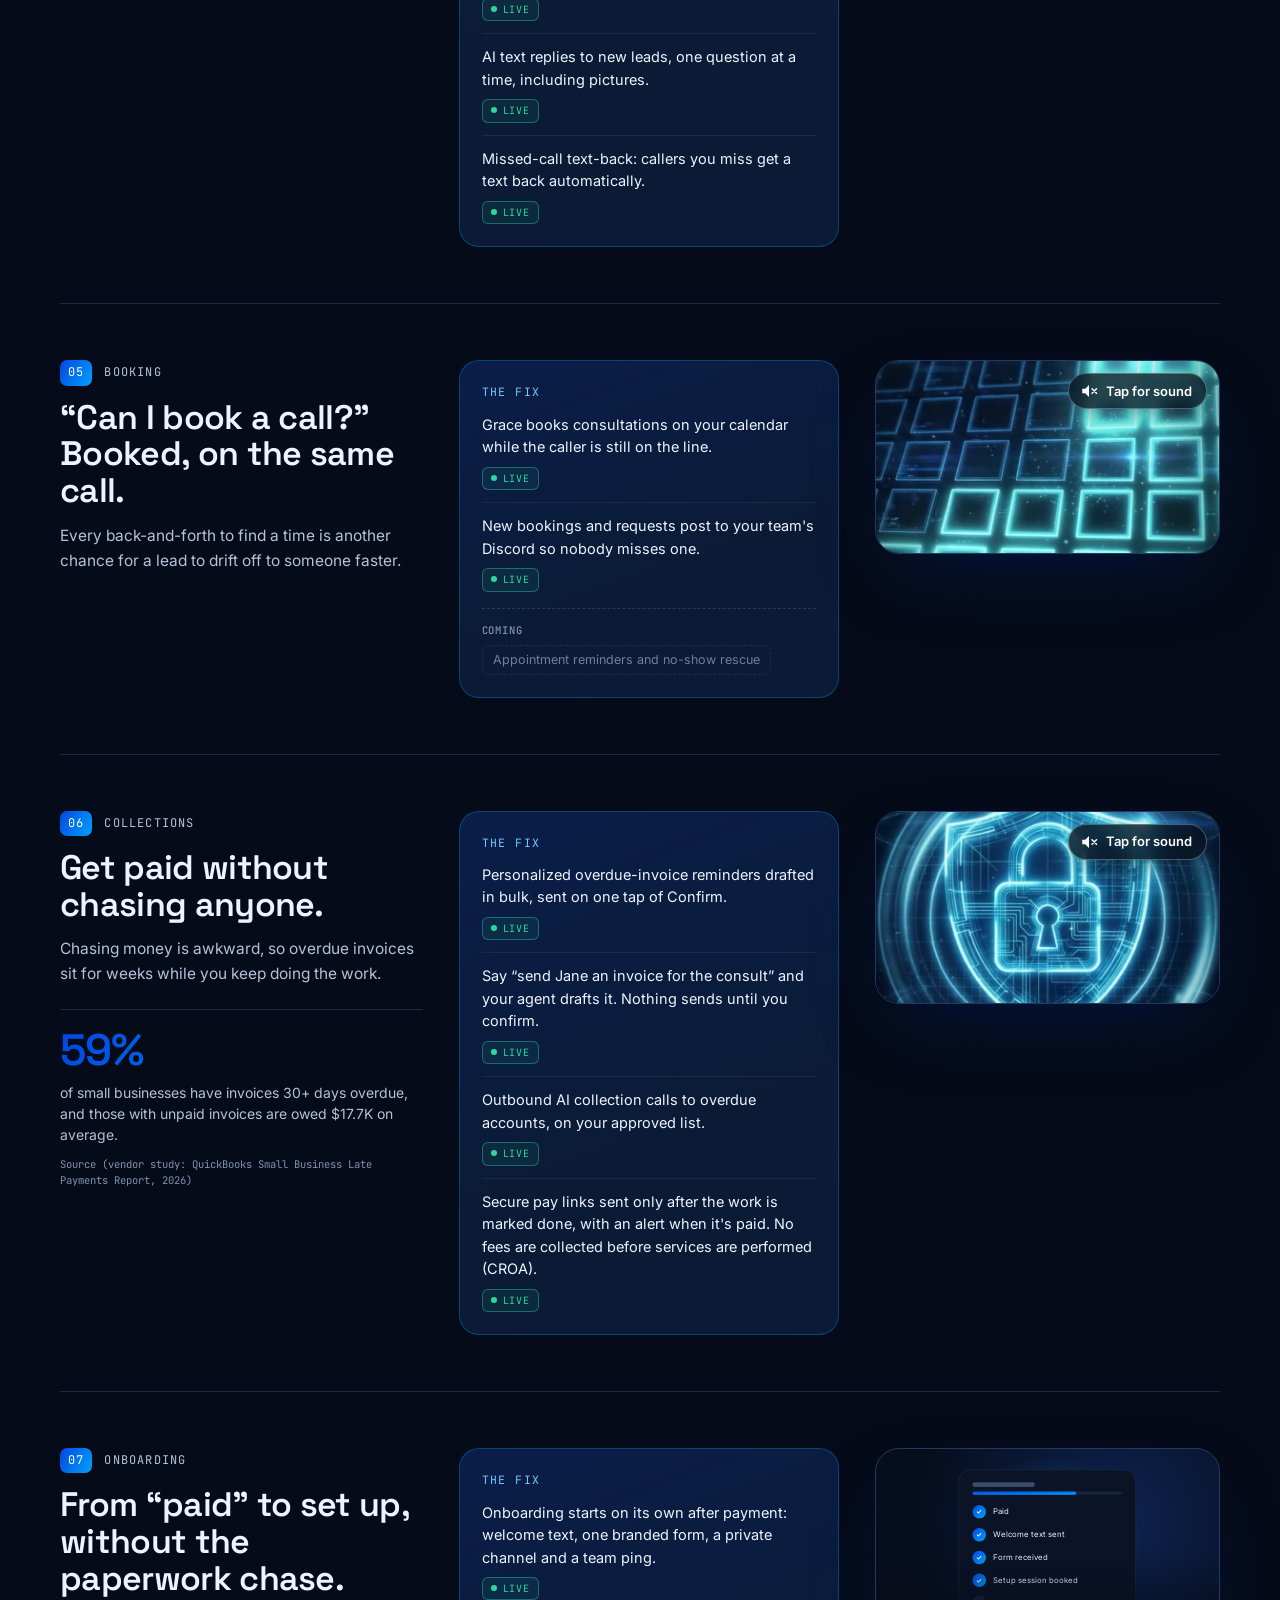
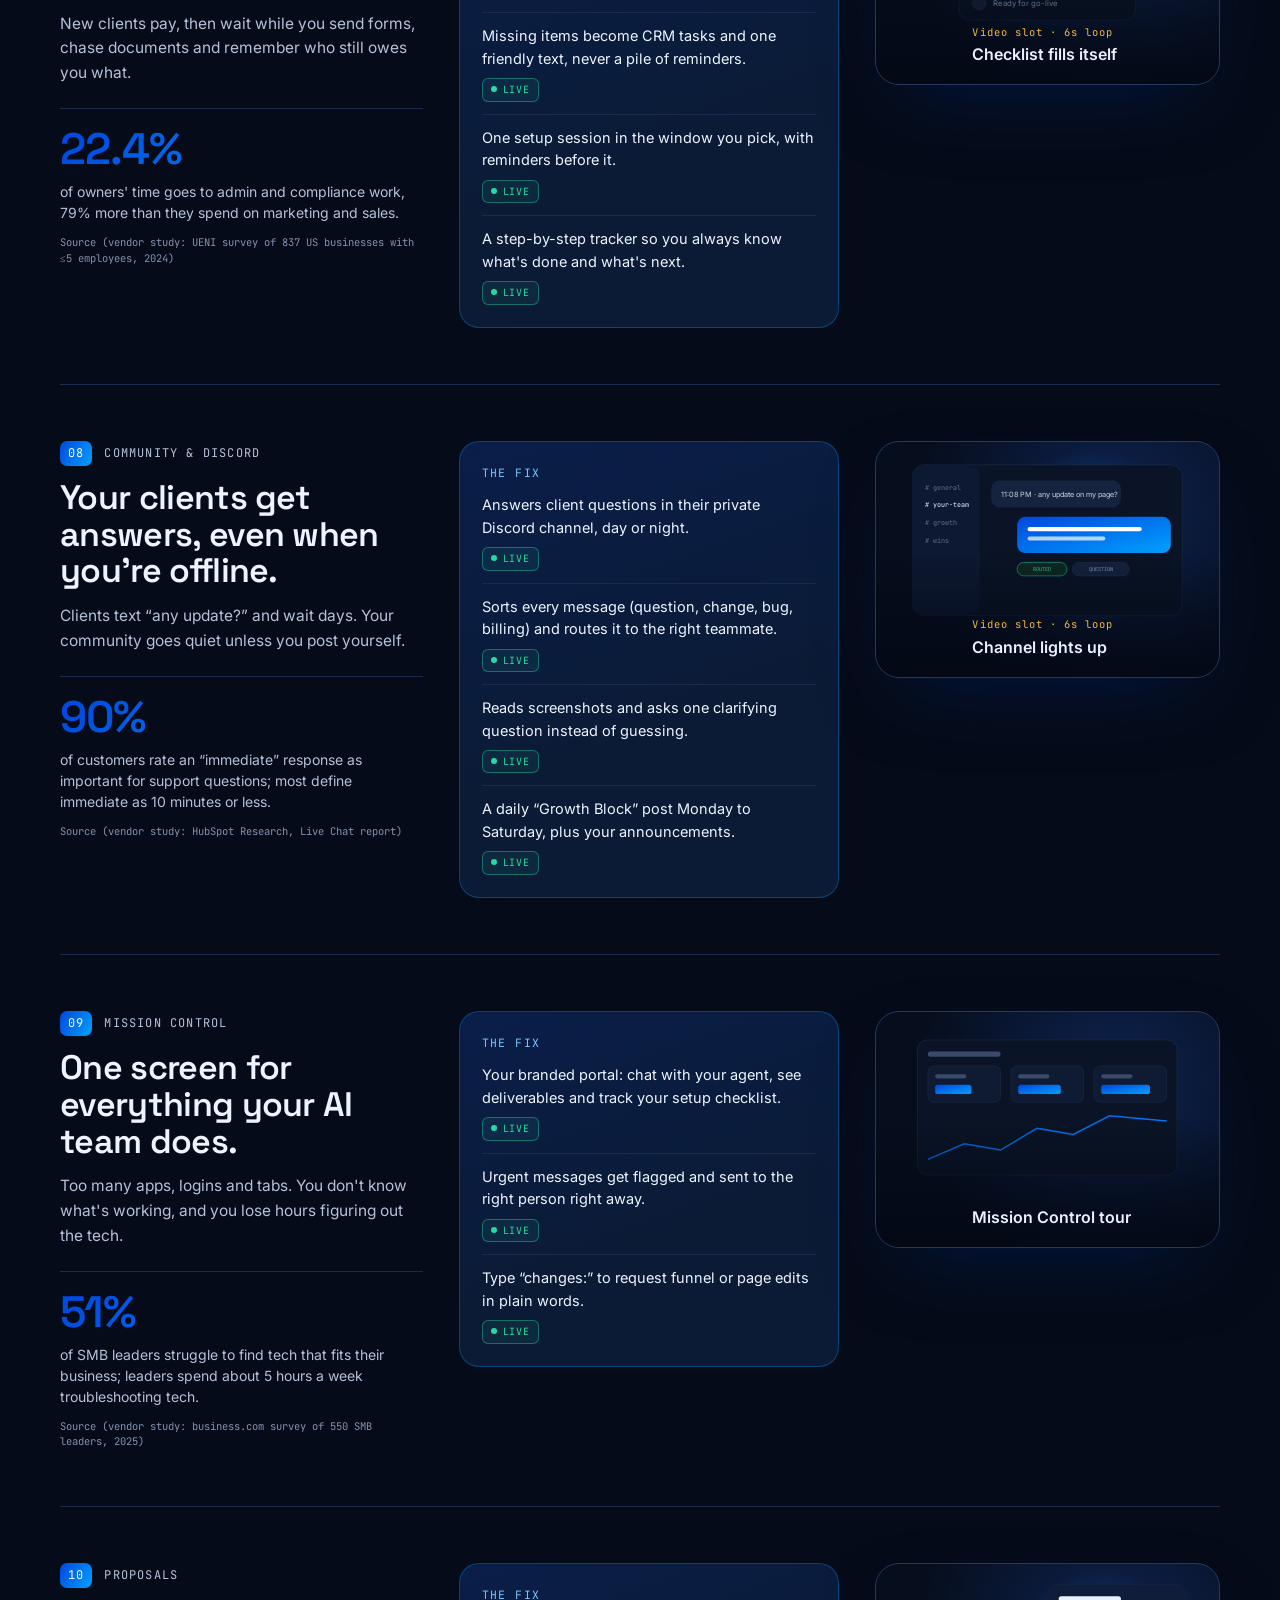
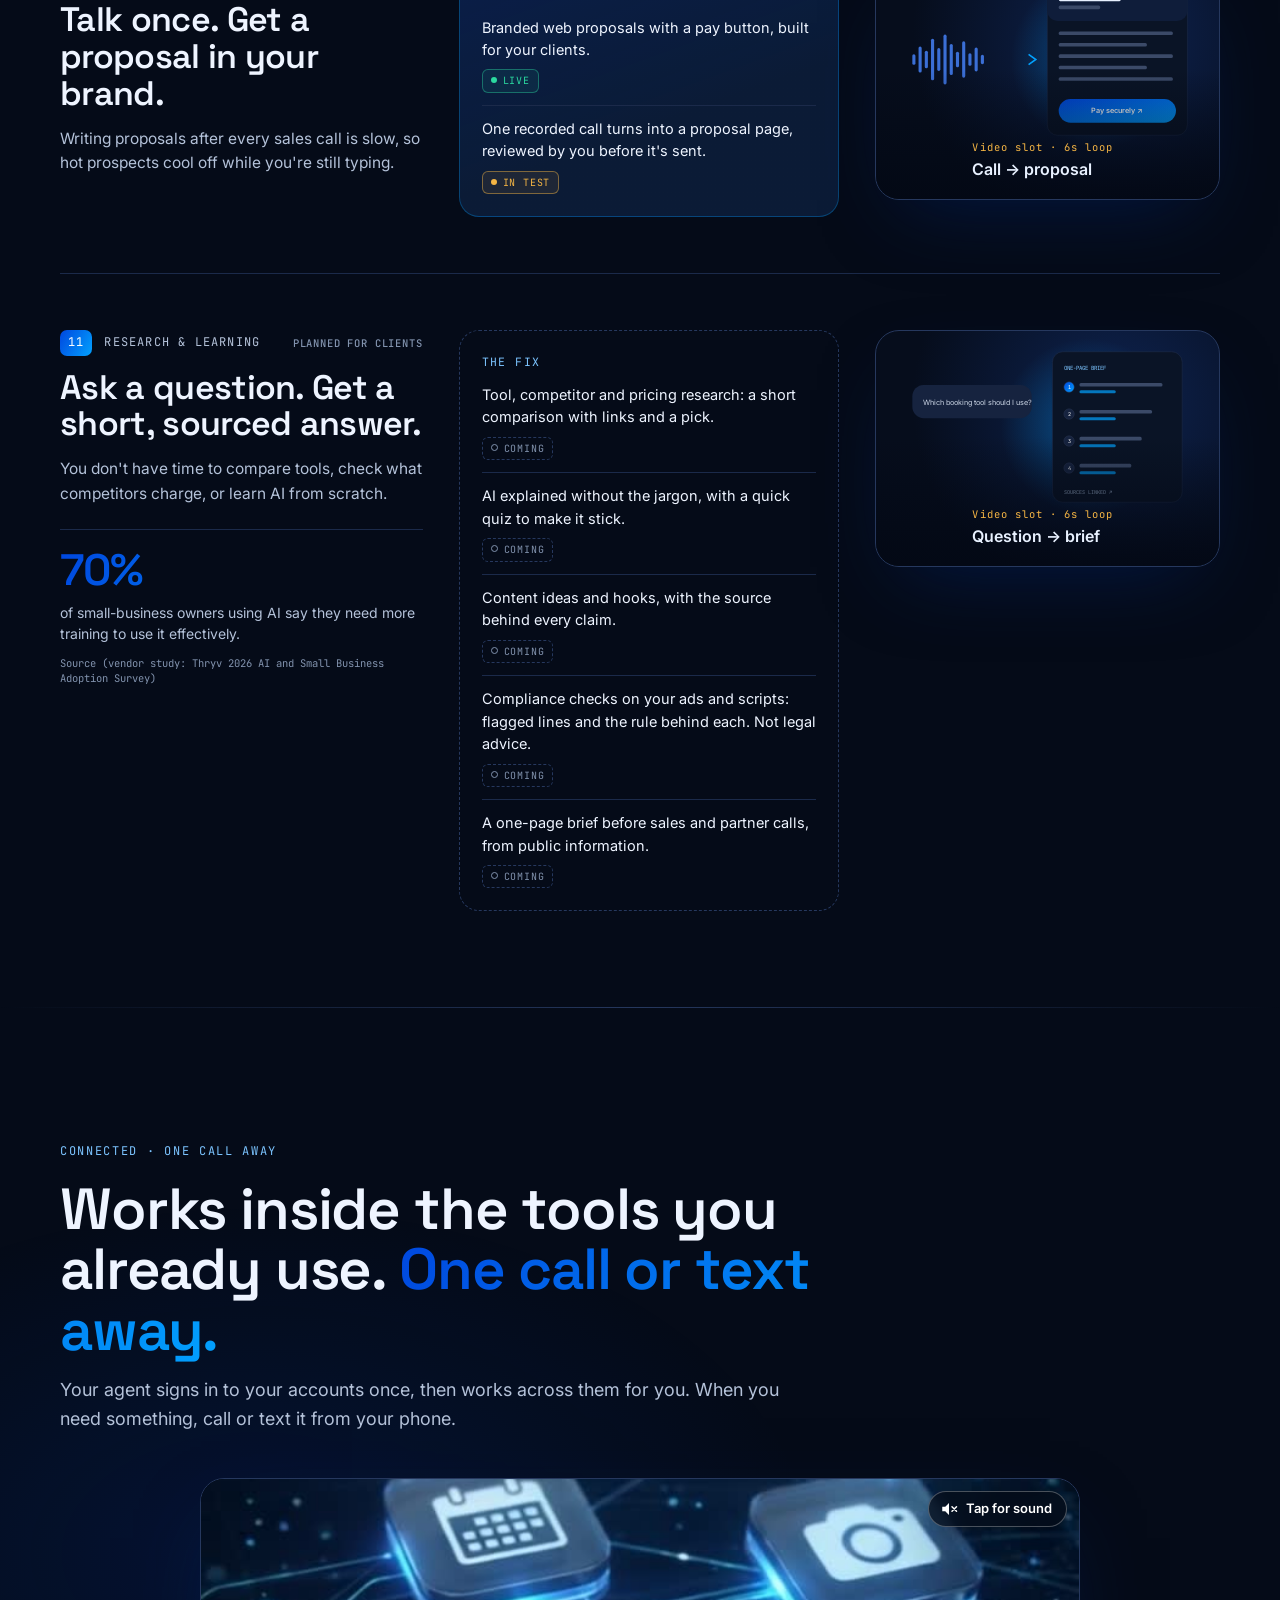
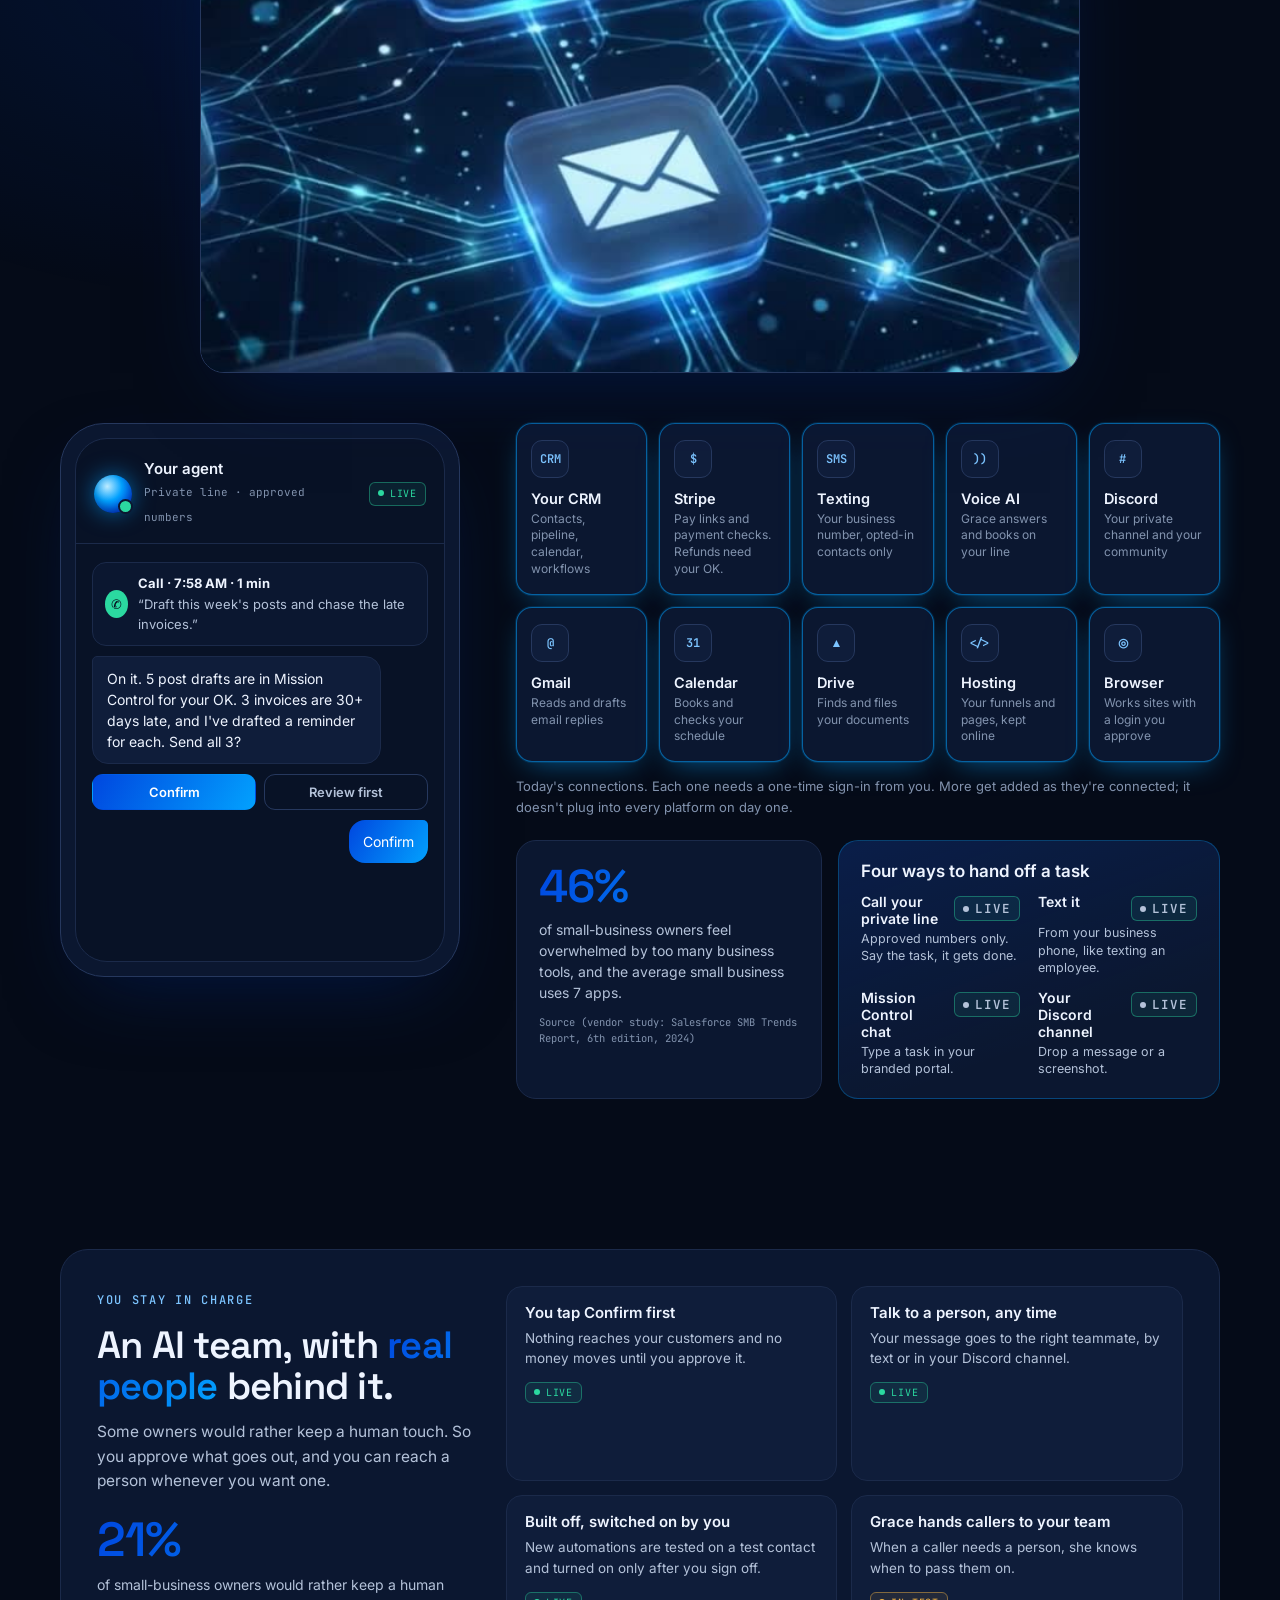
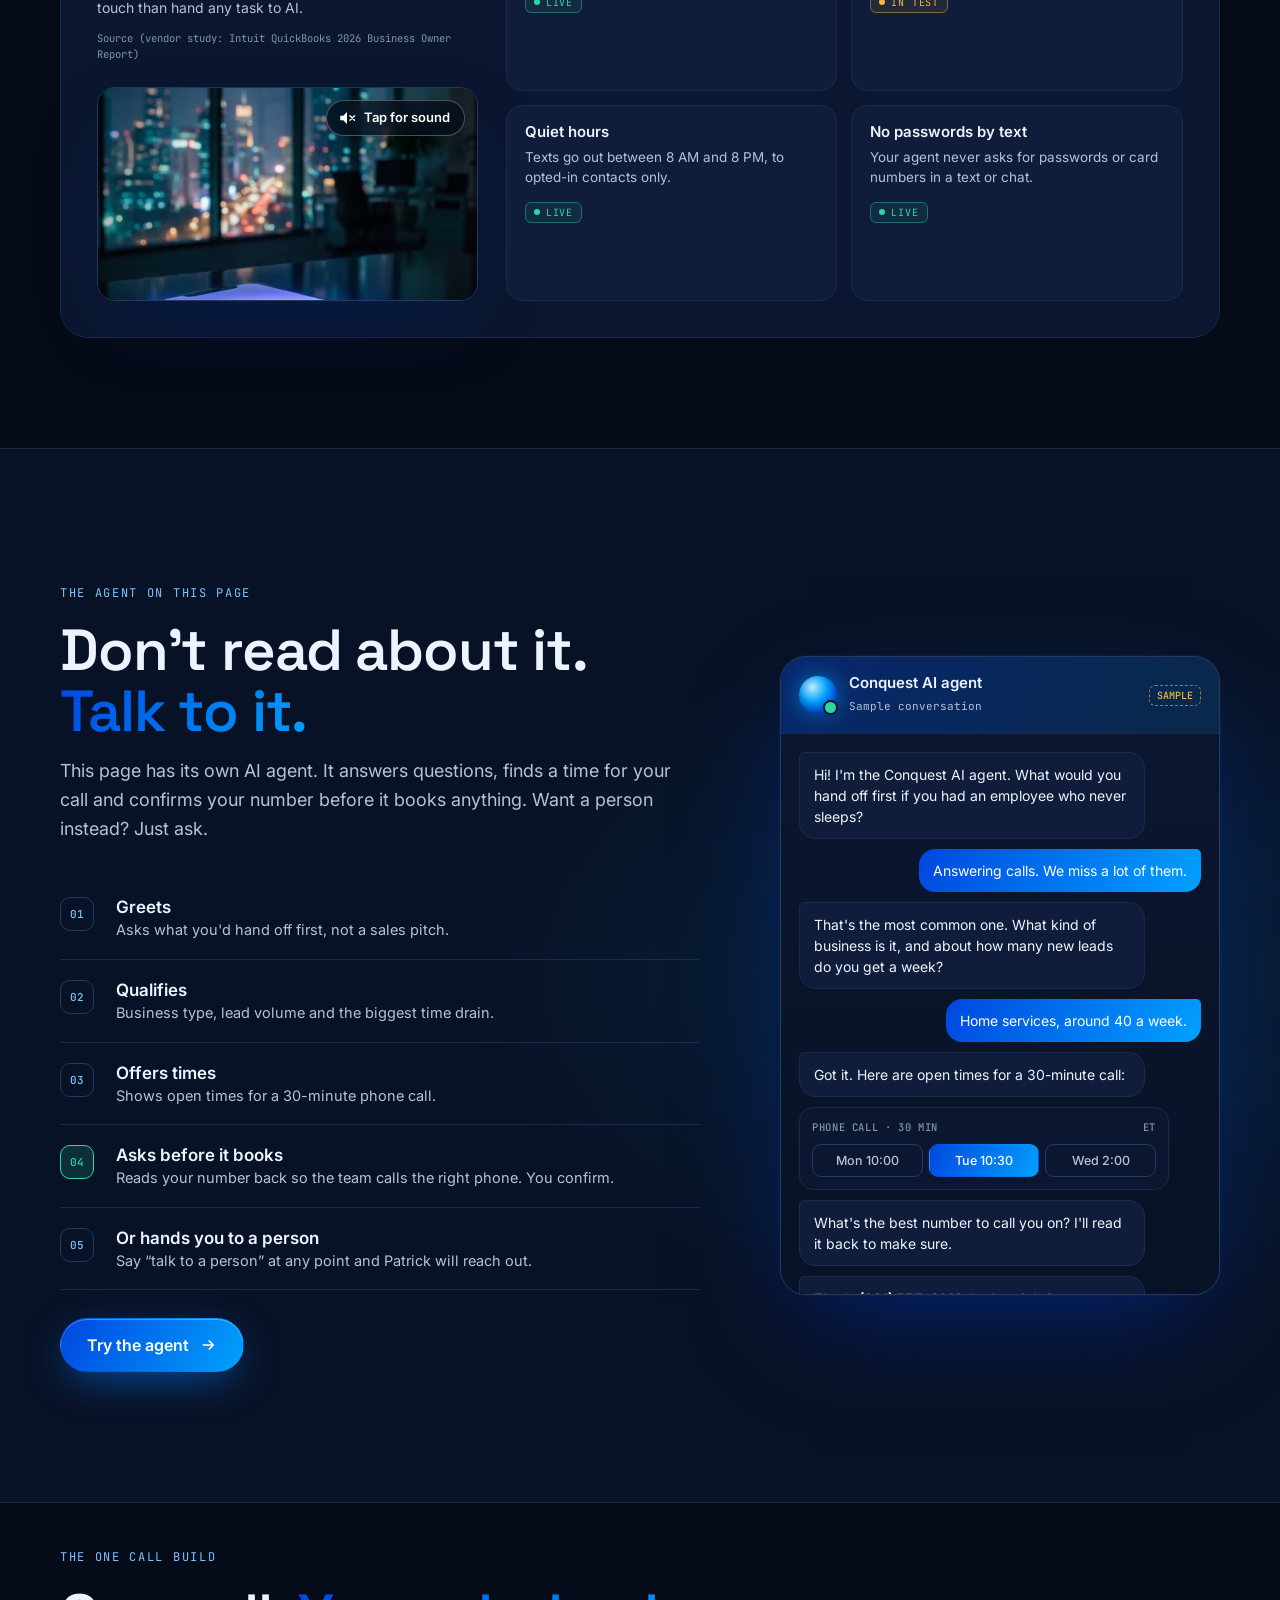
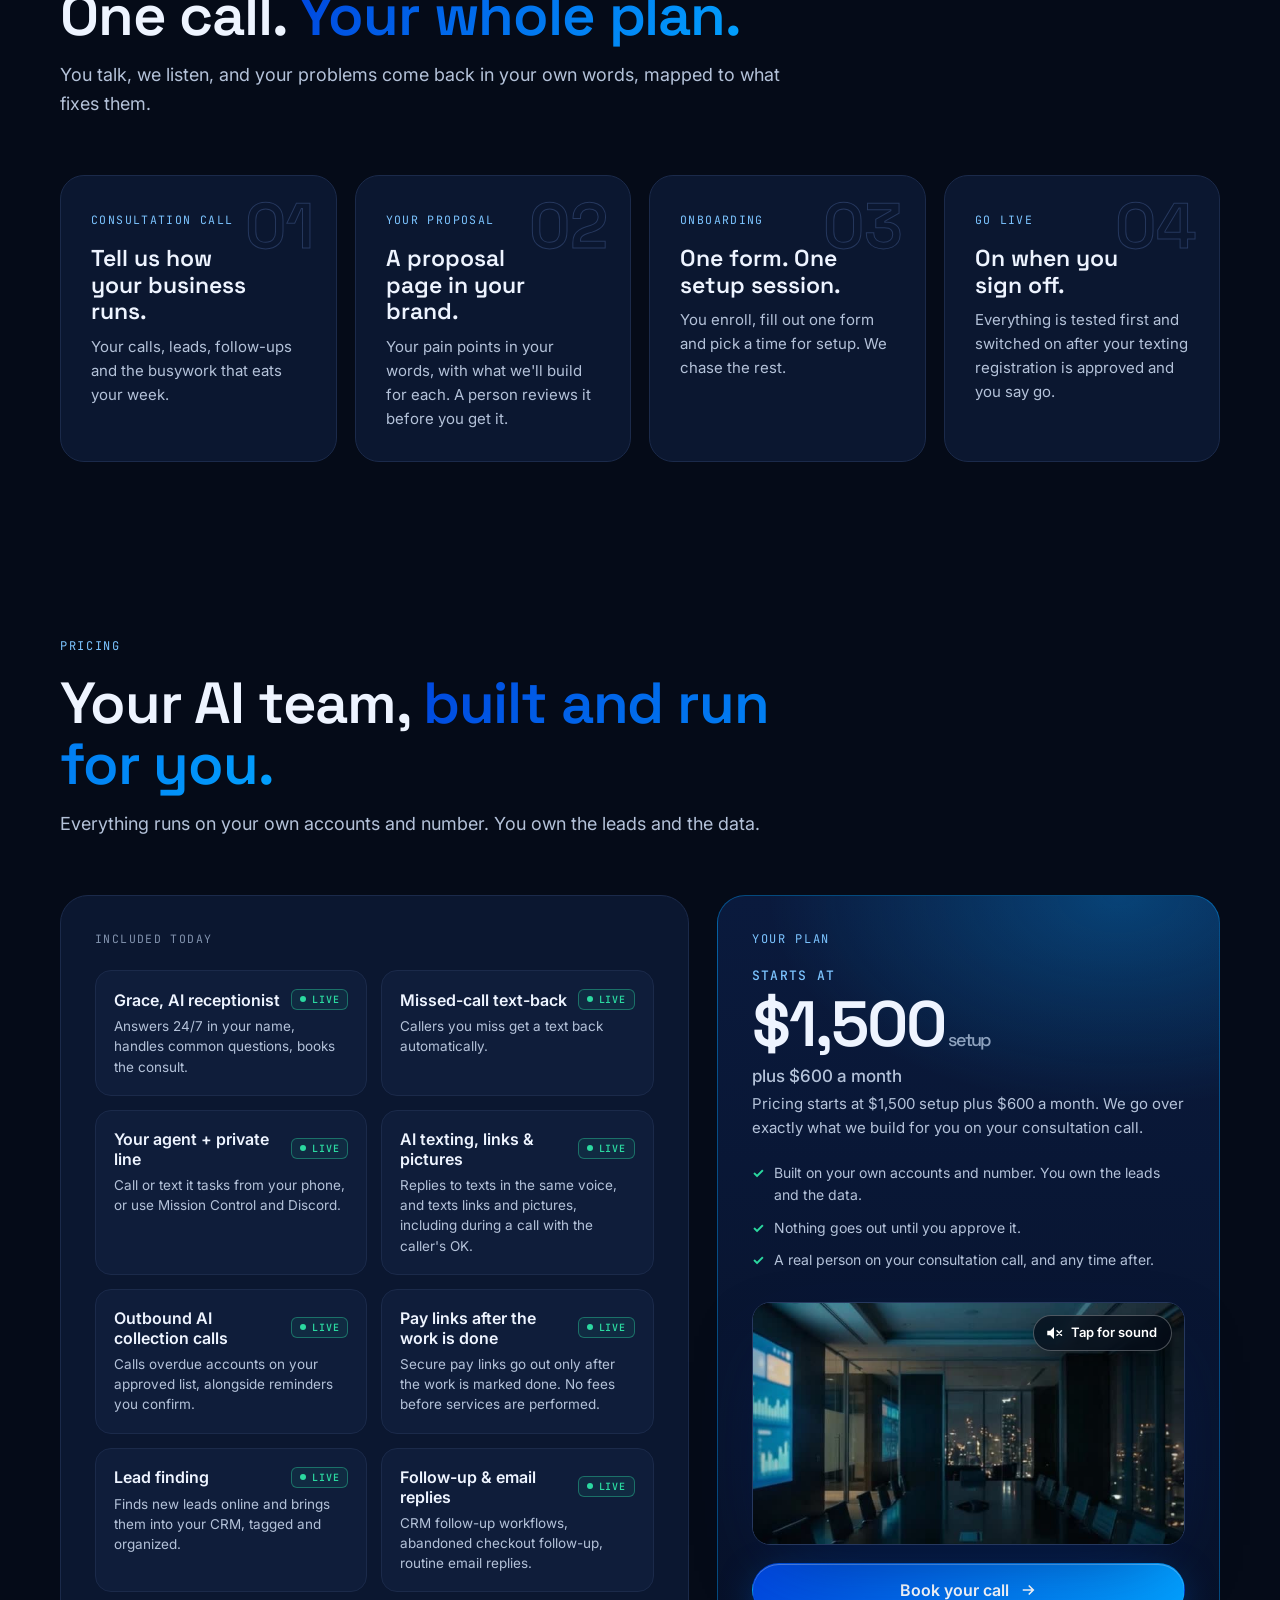
==== commit 0f81762a: "Video preview: add 78s 'One Text' v6 cinematic film section (#one-text) right after the hero; poster" ====
--- a/video-preview/index.html
+++ b/video-preview/index.html
@@ -49,6 +49,11 @@
 </section>
 
 <div class="ribbon"><div class="wrap"><span>Built on your own accounts and number</span><span>Nothing goes out until you approve it</span><span>Real people behind your AI team</span><span>Results vary · nothing guaranteed</span></div></div>
+
+<section class="sec film" id="one-text"><div class="wrap">
+  <div class="sh rv film-head"><span class="tag">The film · 78 seconds</span><h2>One text. <span class="gtext">Watch it get handled.</span></h2></div>
+  <figure class="film-vid" data-film><video controls playsinline webkit-playsinline muted preload="metadata" poster="media/one-text-full-w.jpg" aria-label="Conquest AI: One Text (78-second film)"><source src="media/one-text-full-w.mp4" type="video/mp4"><track kind="captions" srclang="en" label="English" src="media/one-text-full-w.vtt"></video><button class="vsound film-sound" type="button" aria-pressed="false"><span class="ic" aria-hidden="true"></span><span class="t">Tap for sound</span></button><figcaption class="vcap"><b>Conquest AI: One Text</b></figcaption></figure>
+</div></section>
 
 <section class="grace" id="grace"><div class="wrap">
   <div class="grace-top">
@@ -252,5 +257,6 @@
 <script src="vendor/ScrollTrigger.min.js" defer></script>
 <script type="module" src="js/main.js"></script>
 <script src="js/video.js" defer></script>
+<script src="js/film.js" defer></script>
 </body>
 </html>
--- a/video-preview/css/video.css
+++ b/video-preview/css/video.css
@@ -36,3 +36,20 @@
 }
 /* v2: desktop: price card sizes to its content so there's no empty gap above "Book your call" */
 @media (min-width:761px){.offer{align-items:start}.price .btn{margin-top:0}.price .price-chat{margin-top:10px}}
+/* v3: 'One Text' 78s film section, right after the hero (wide 16:9 on every screen) */
+.sec.film{padding:96px 0 40px}
+.film-head{margin:0 auto 22px;text-align:center}
+.film-head h2{margin-bottom:0}
+@media (min-width:761px){.film-head h2{font-size:clamp(34px,3.6vw,46px)}.film-vid{width:min(100%,calc((100vh - 300px)*16/9));min-width:min(100%,640px)}}
+.film-vid{position:relative;max-width:1040px;margin:0 auto;aspect-ratio:16/9;border-radius:22px;overflow:hidden;border:1px solid var(--line-2);box-shadow:var(--shadow);background:#030814}
+.film-vid video{position:absolute;inset:0;width:100%;height:100%;object-fit:contain;display:block;background:#000}
+.film-vid .vcap{position:absolute;width:1px;height:1px;overflow:hidden;clip:rect(0 0 0 0);white-space:nowrap}
+.film-vid .film-sound{top:14px;right:14px;padding:11px 18px 11px 14px;font-size:14.5px;background:var(--grad);border-color:rgba(255,255,255,.35)}
+.film-vid .film-sound[hidden]{display:none}
+.film-vid video::cue{font:500 clamp(13px,1.6vw,20px)/1.35 "IN",system-ui,sans-serif;background:rgba(5,11,24,.78)}
+@media (max-width:760px){
+  .sec.film{padding:60px 0 24px}
+  .film-head{margin-bottom:18px}
+  .film-vid{border-radius:16px}
+  .film-vid .film-sound{top:10px;right:10px;padding:8px 13px 8px 10px;font-size:13px}
+}
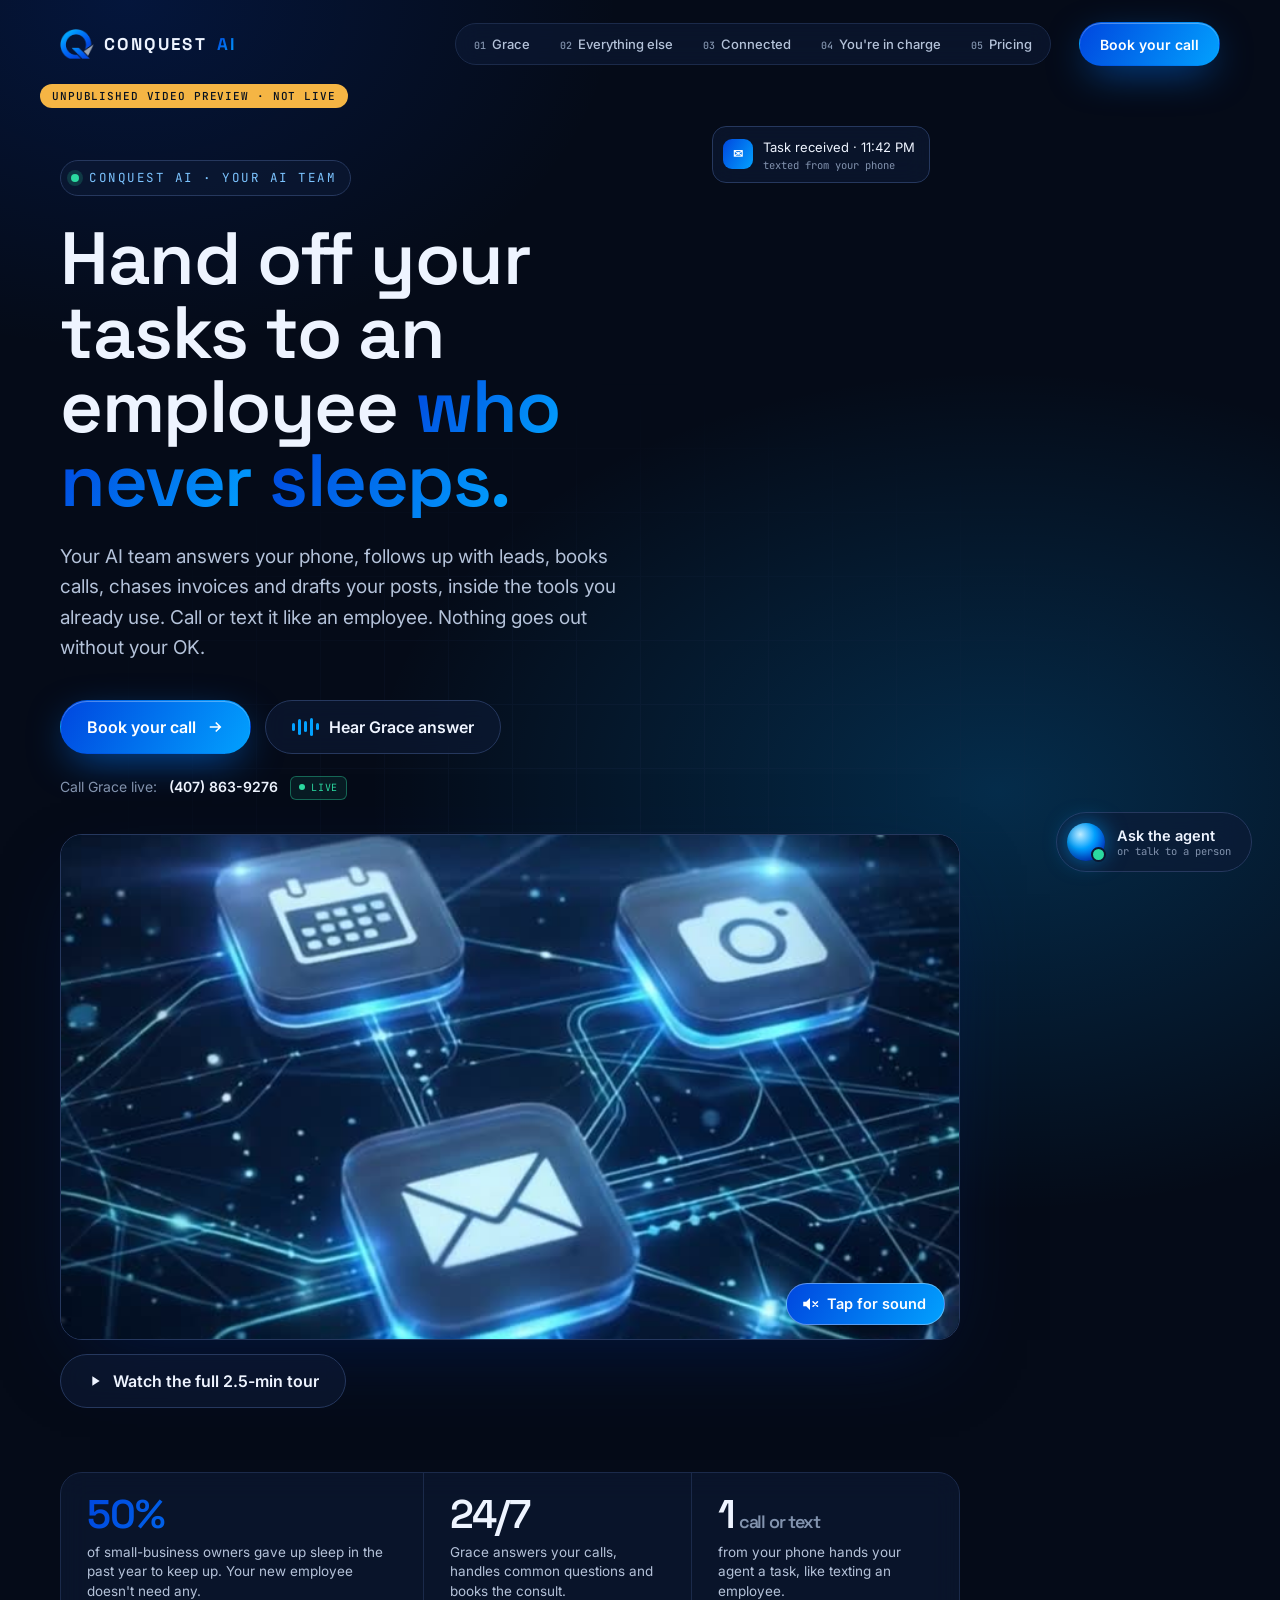
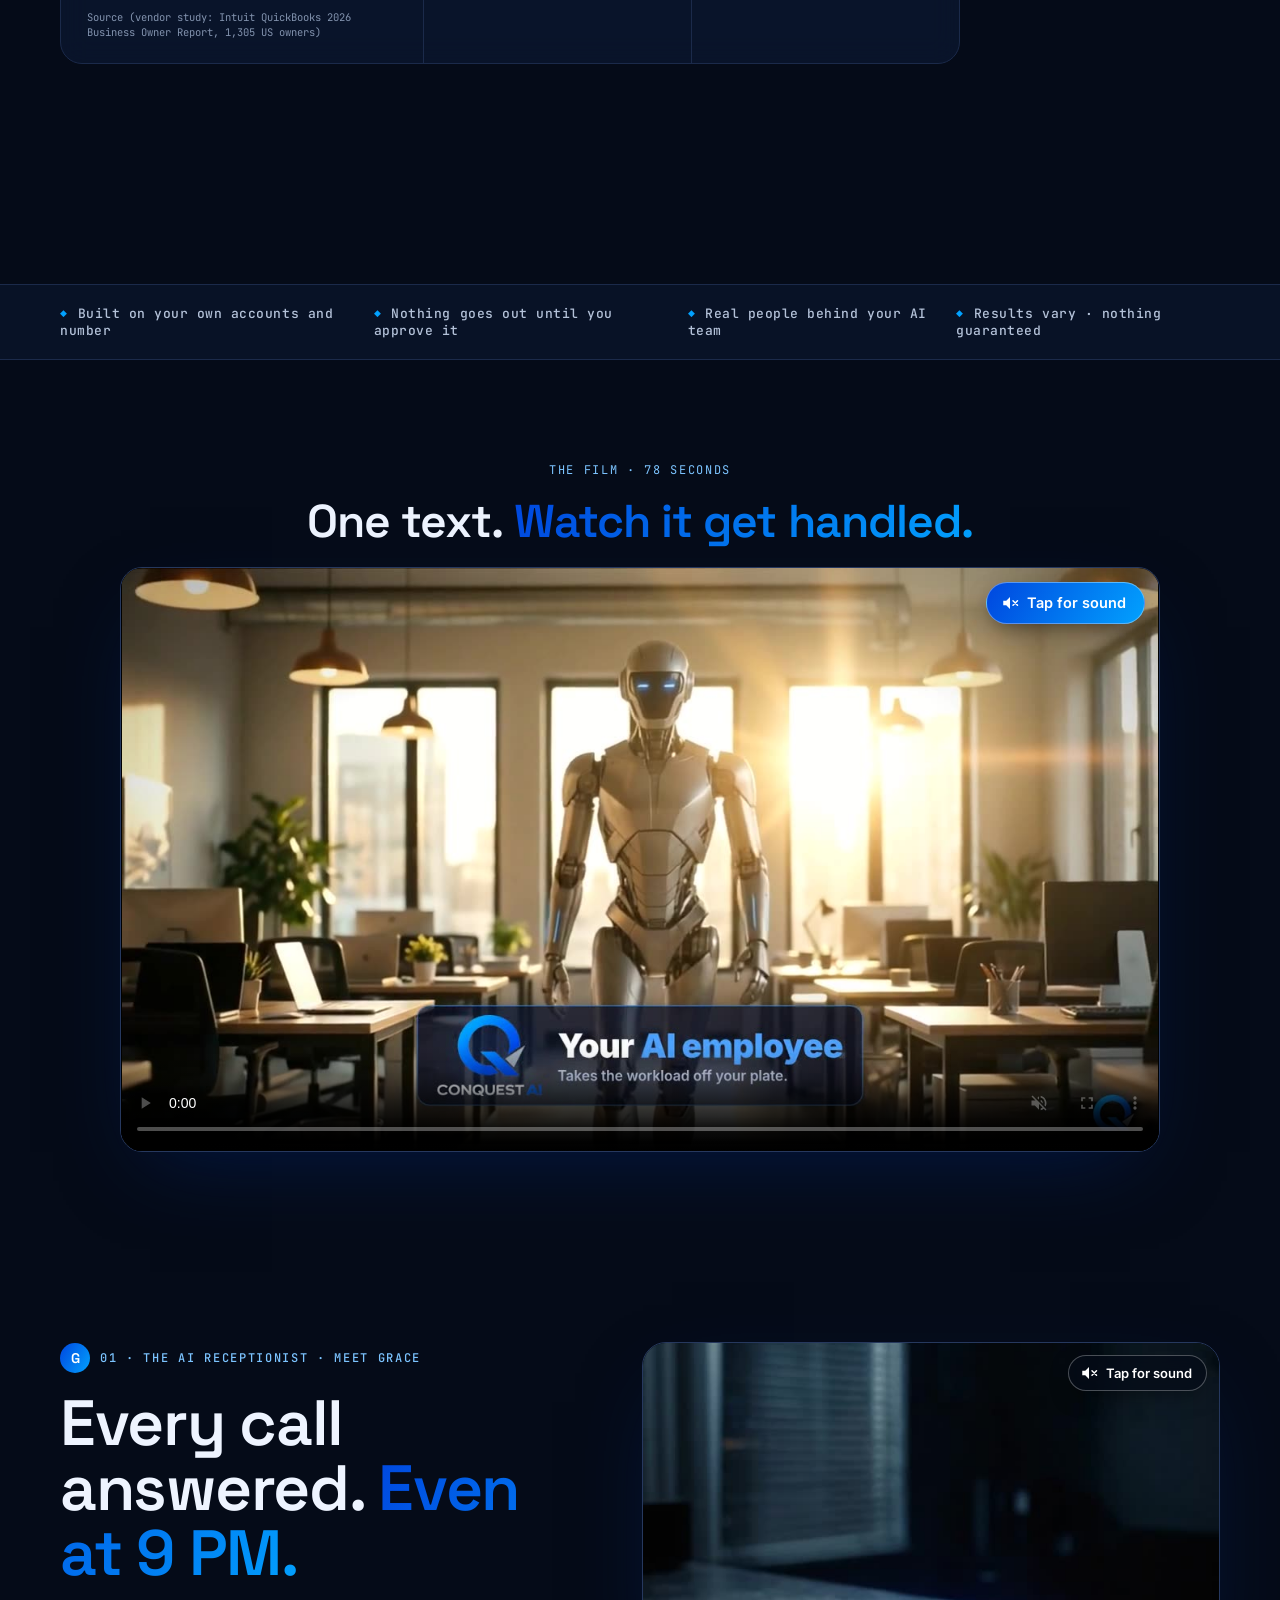
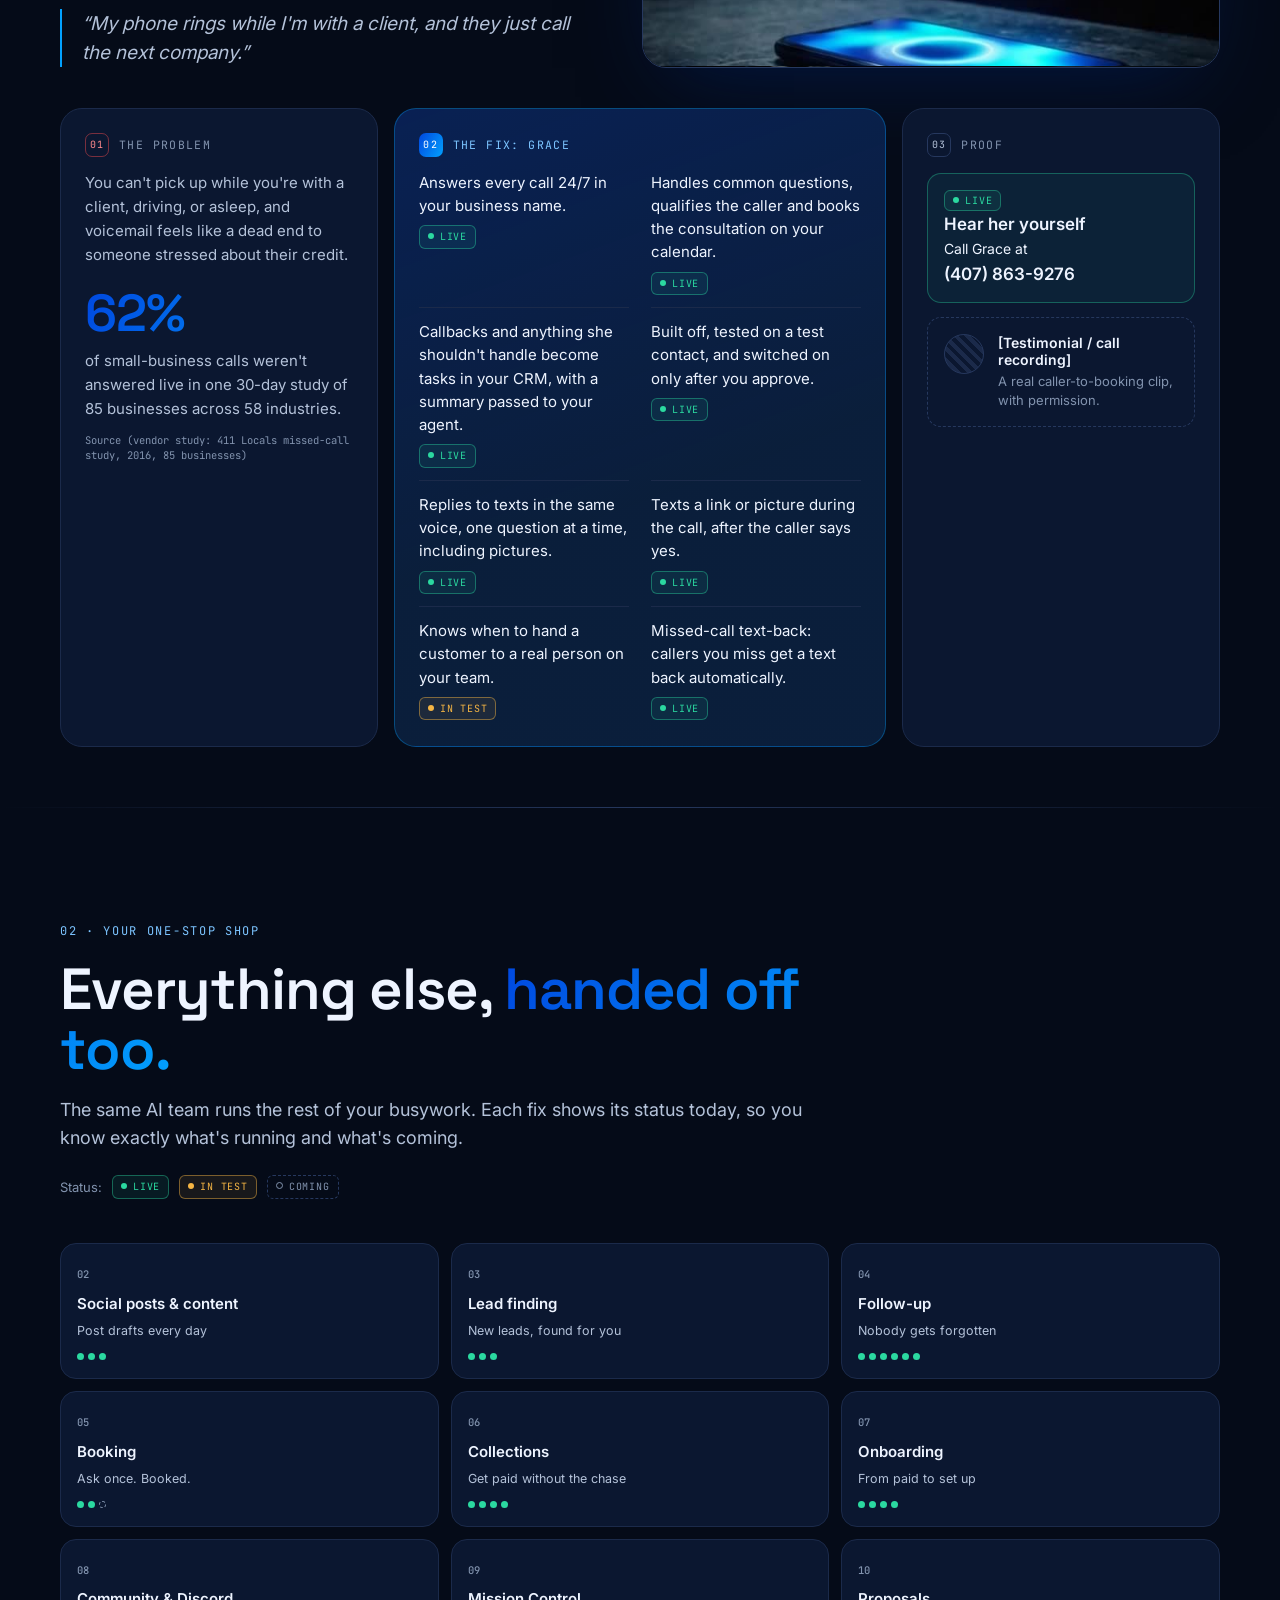
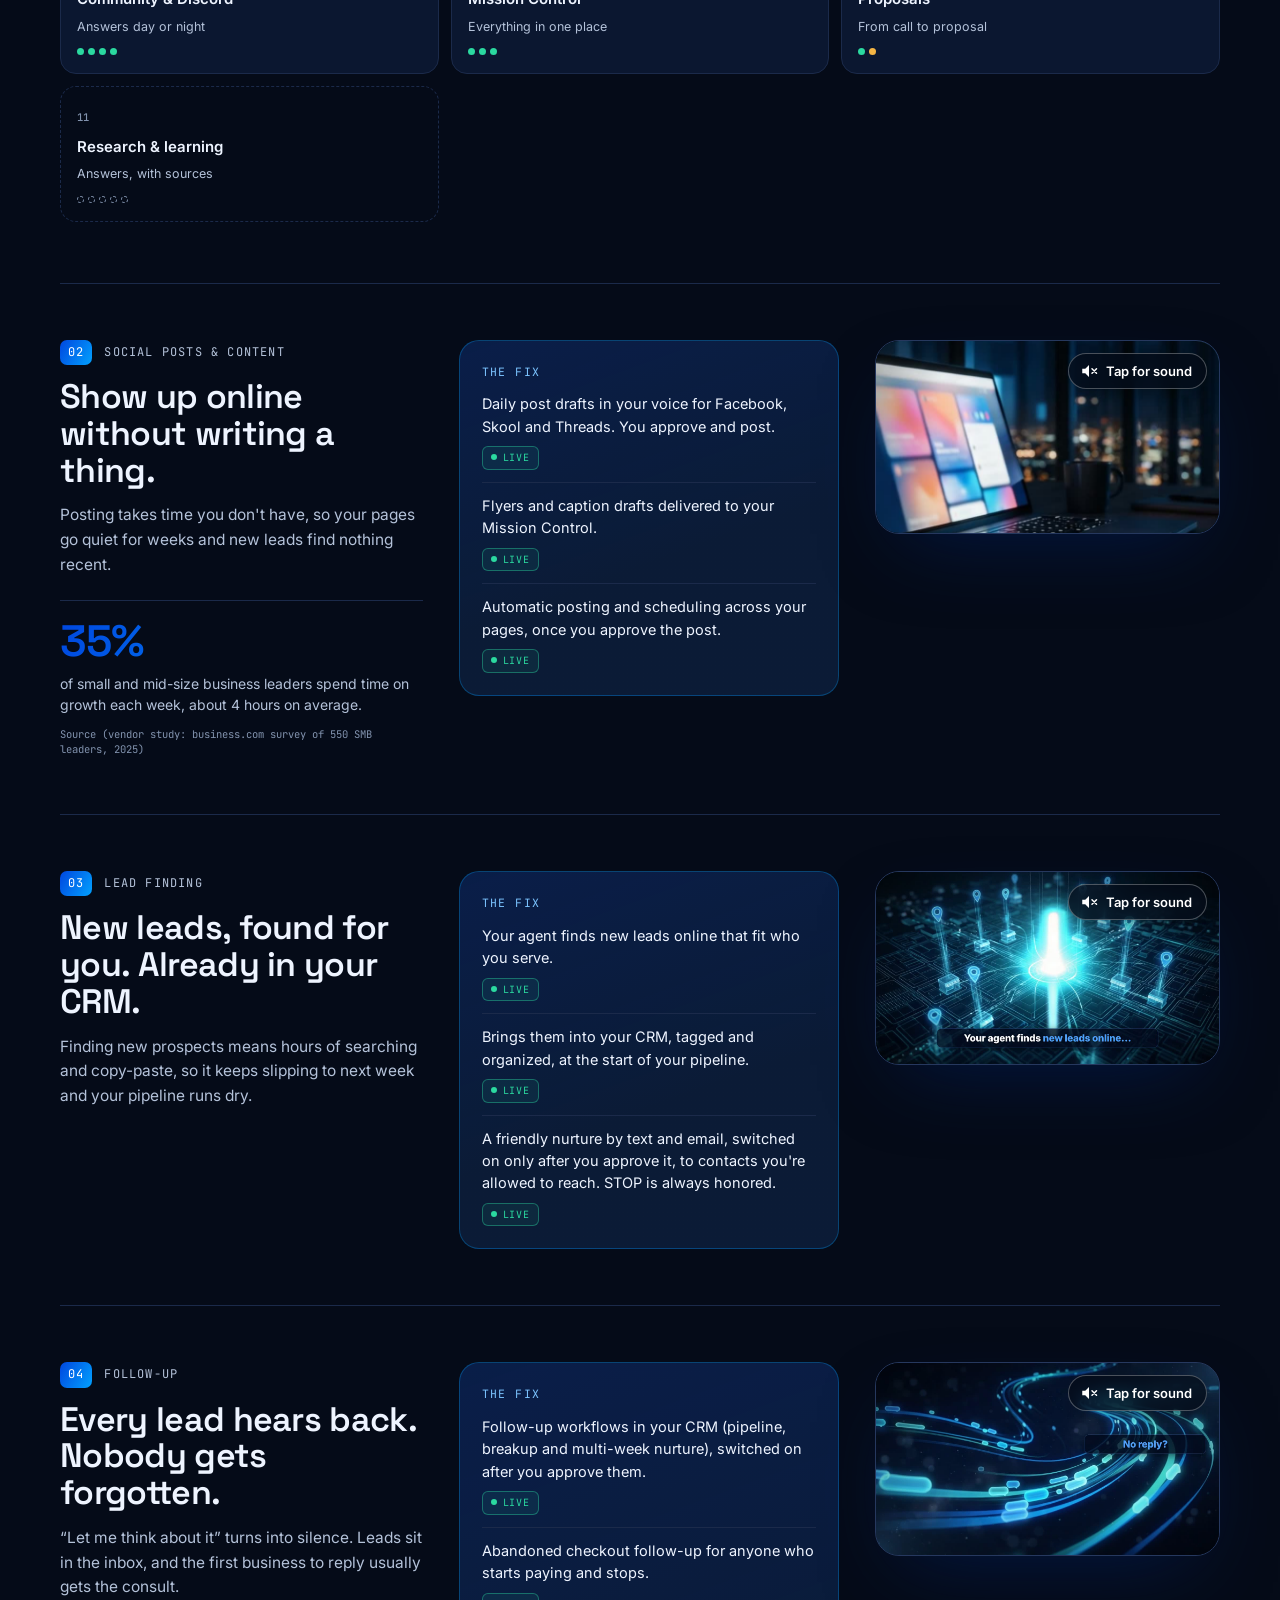
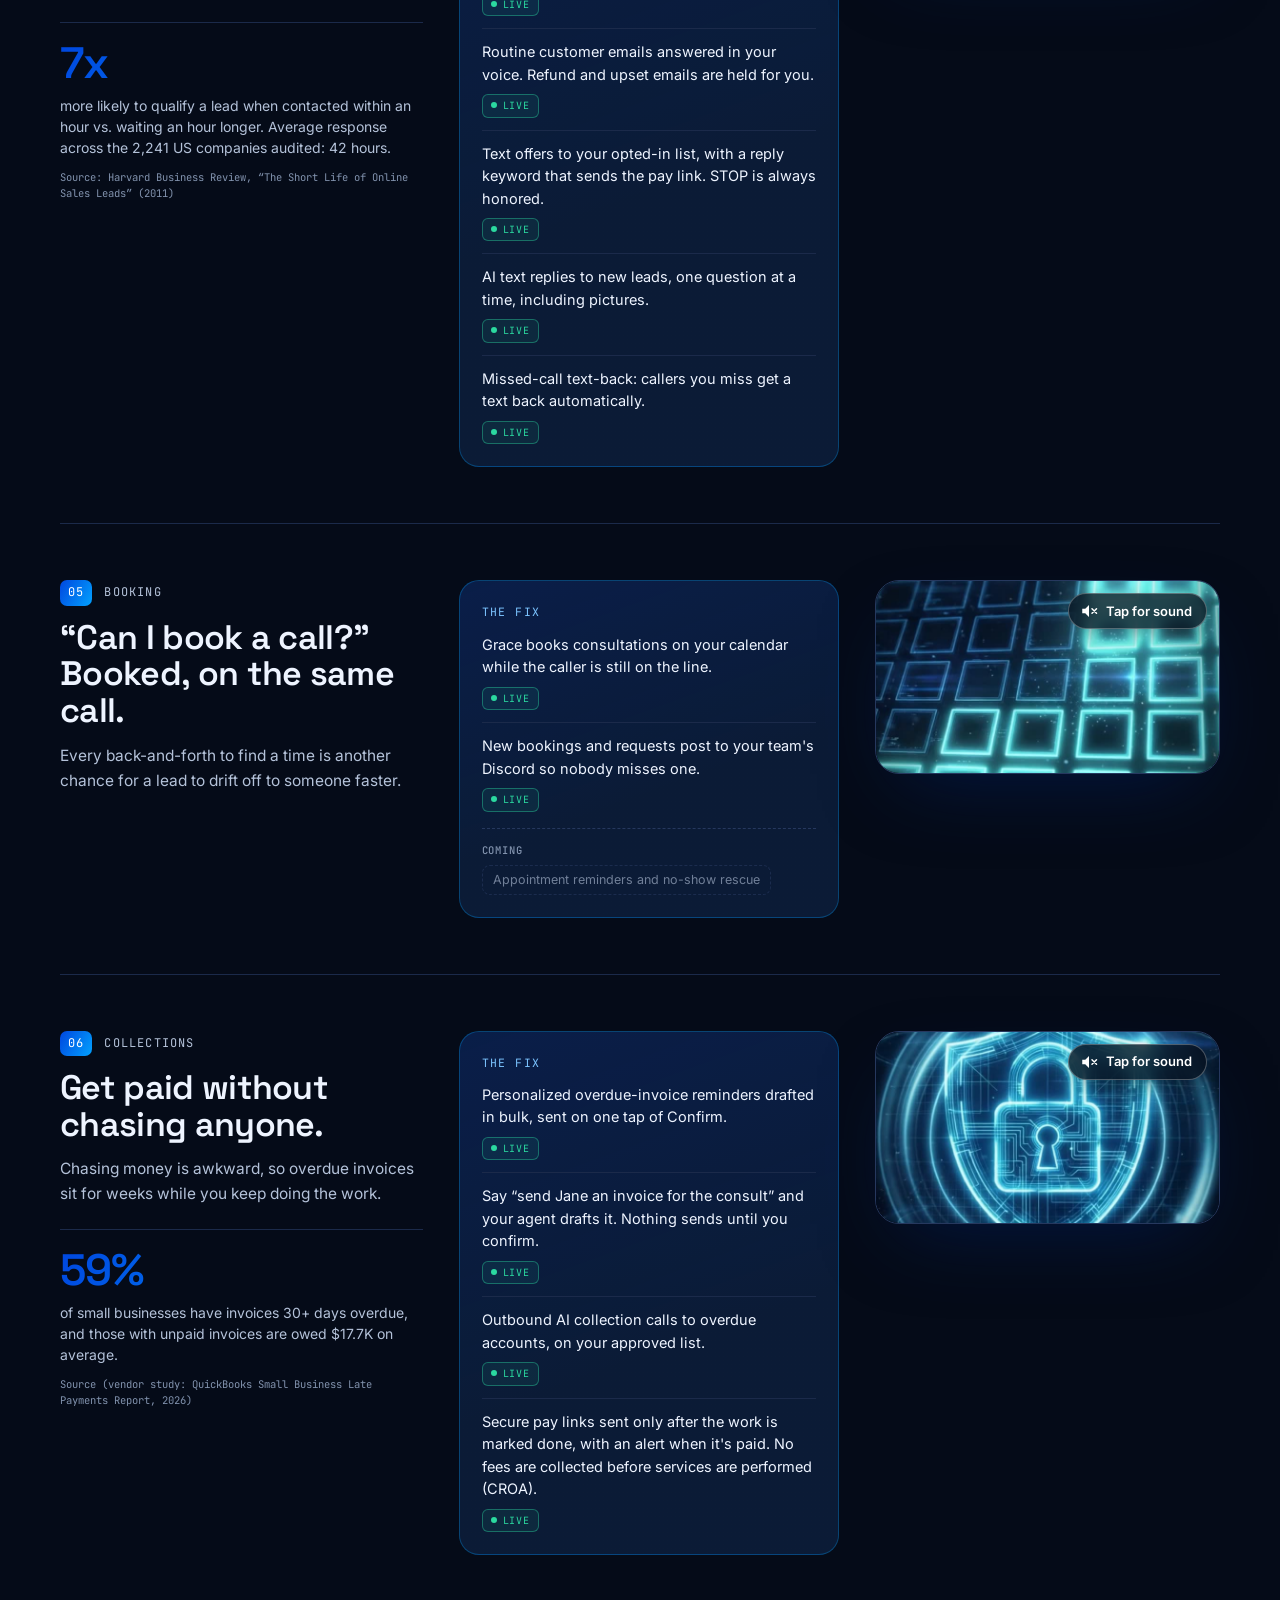
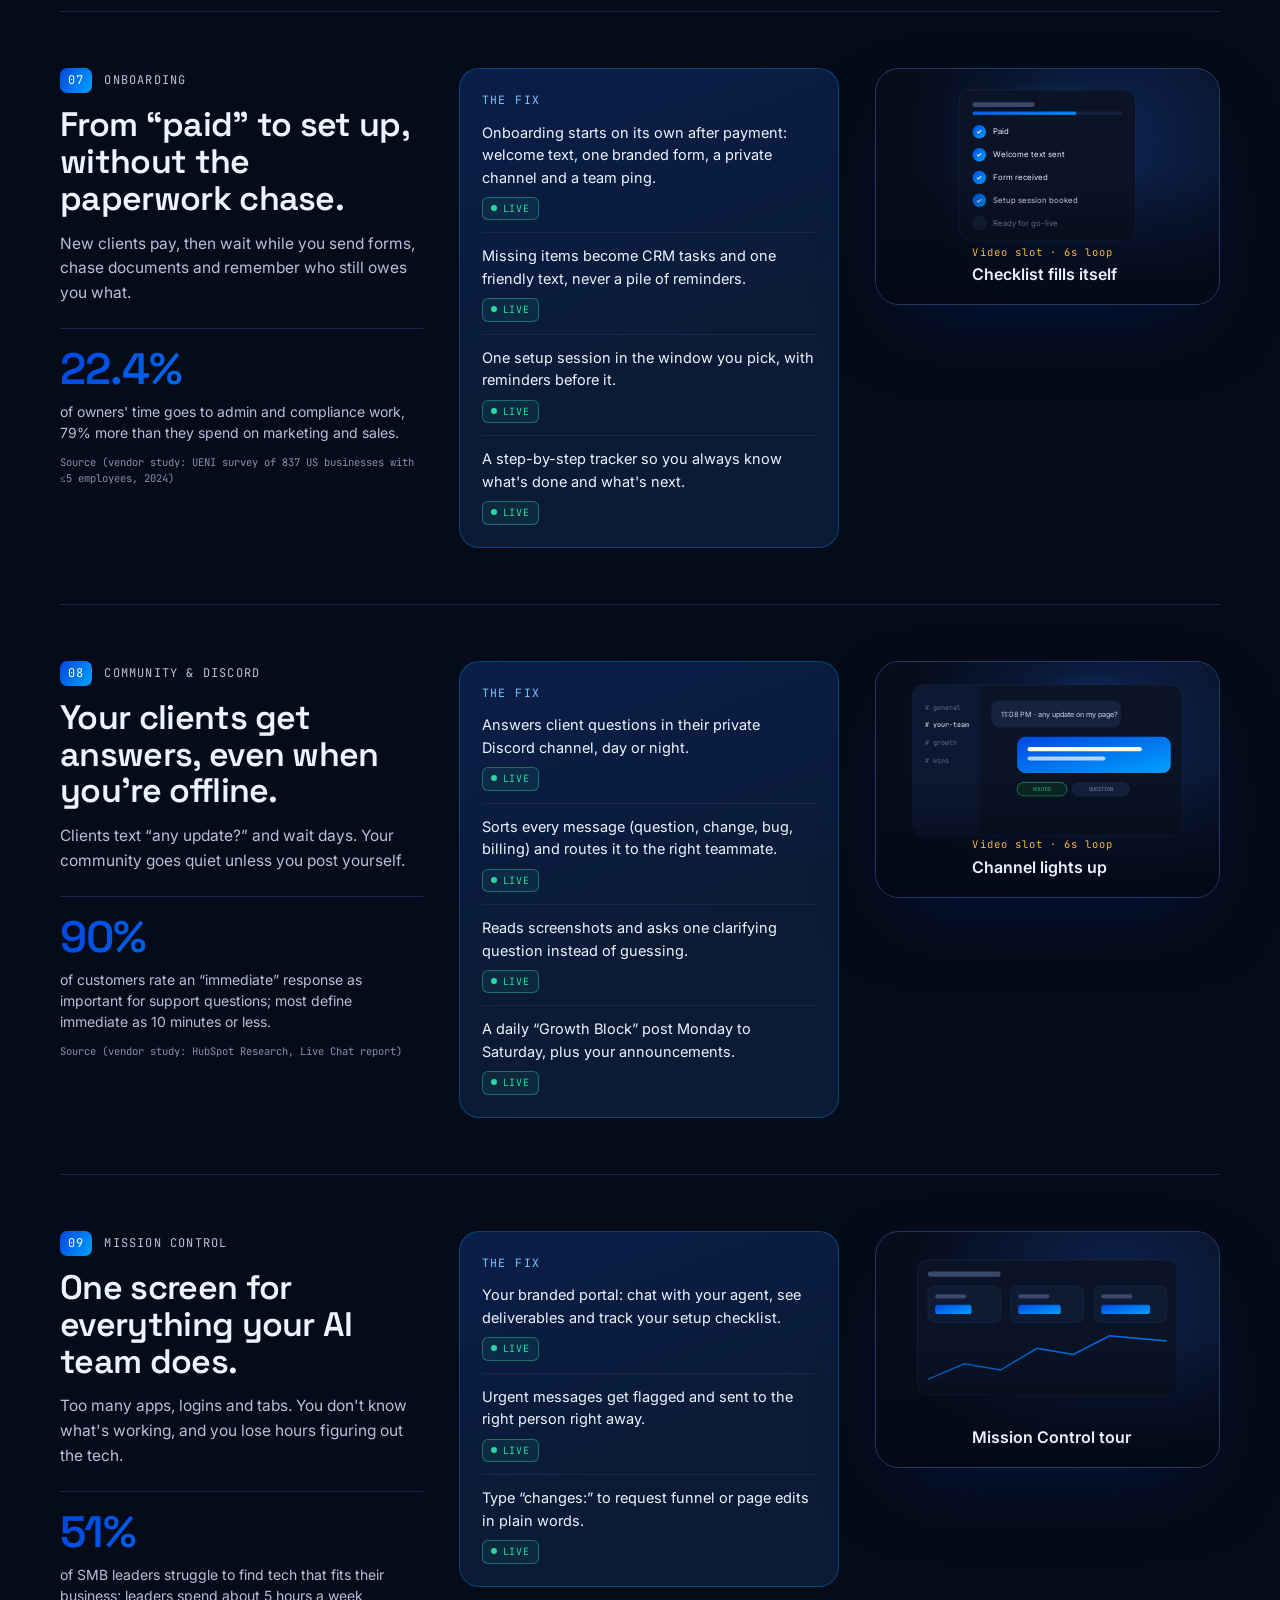
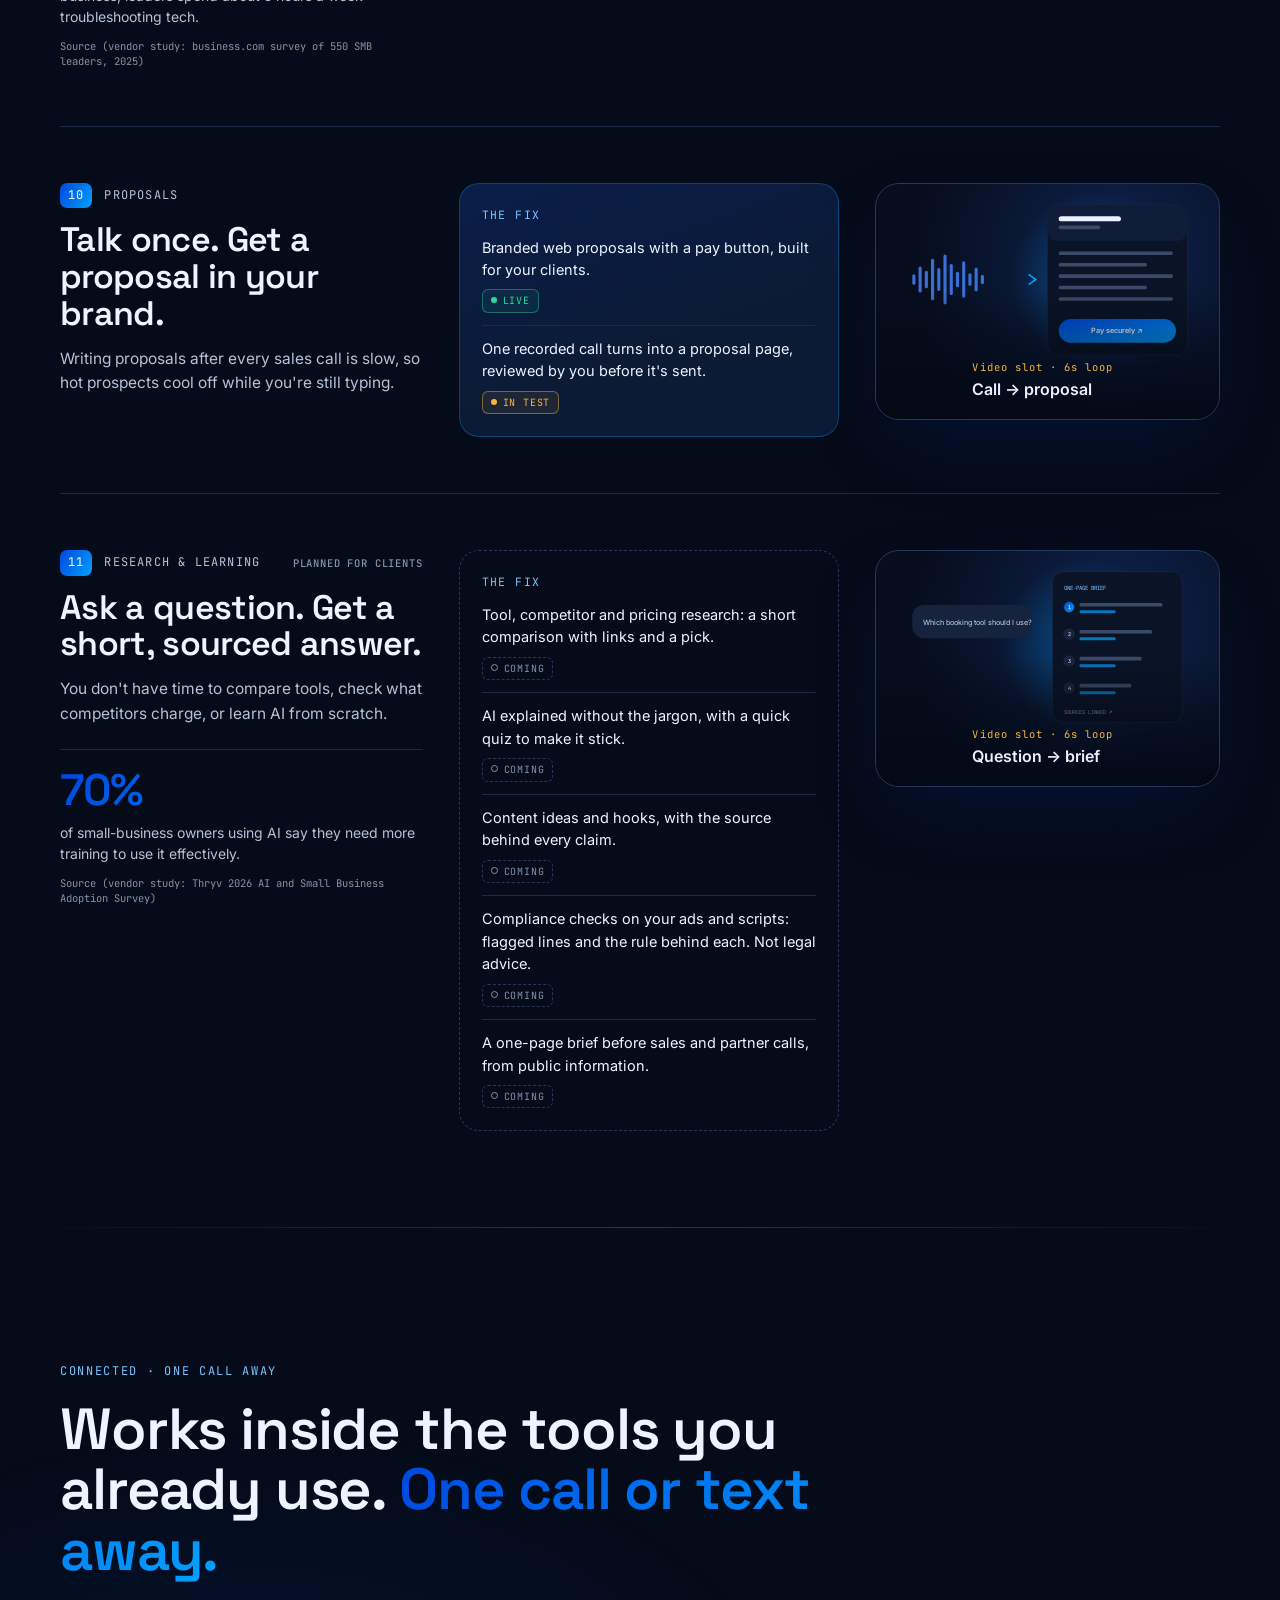
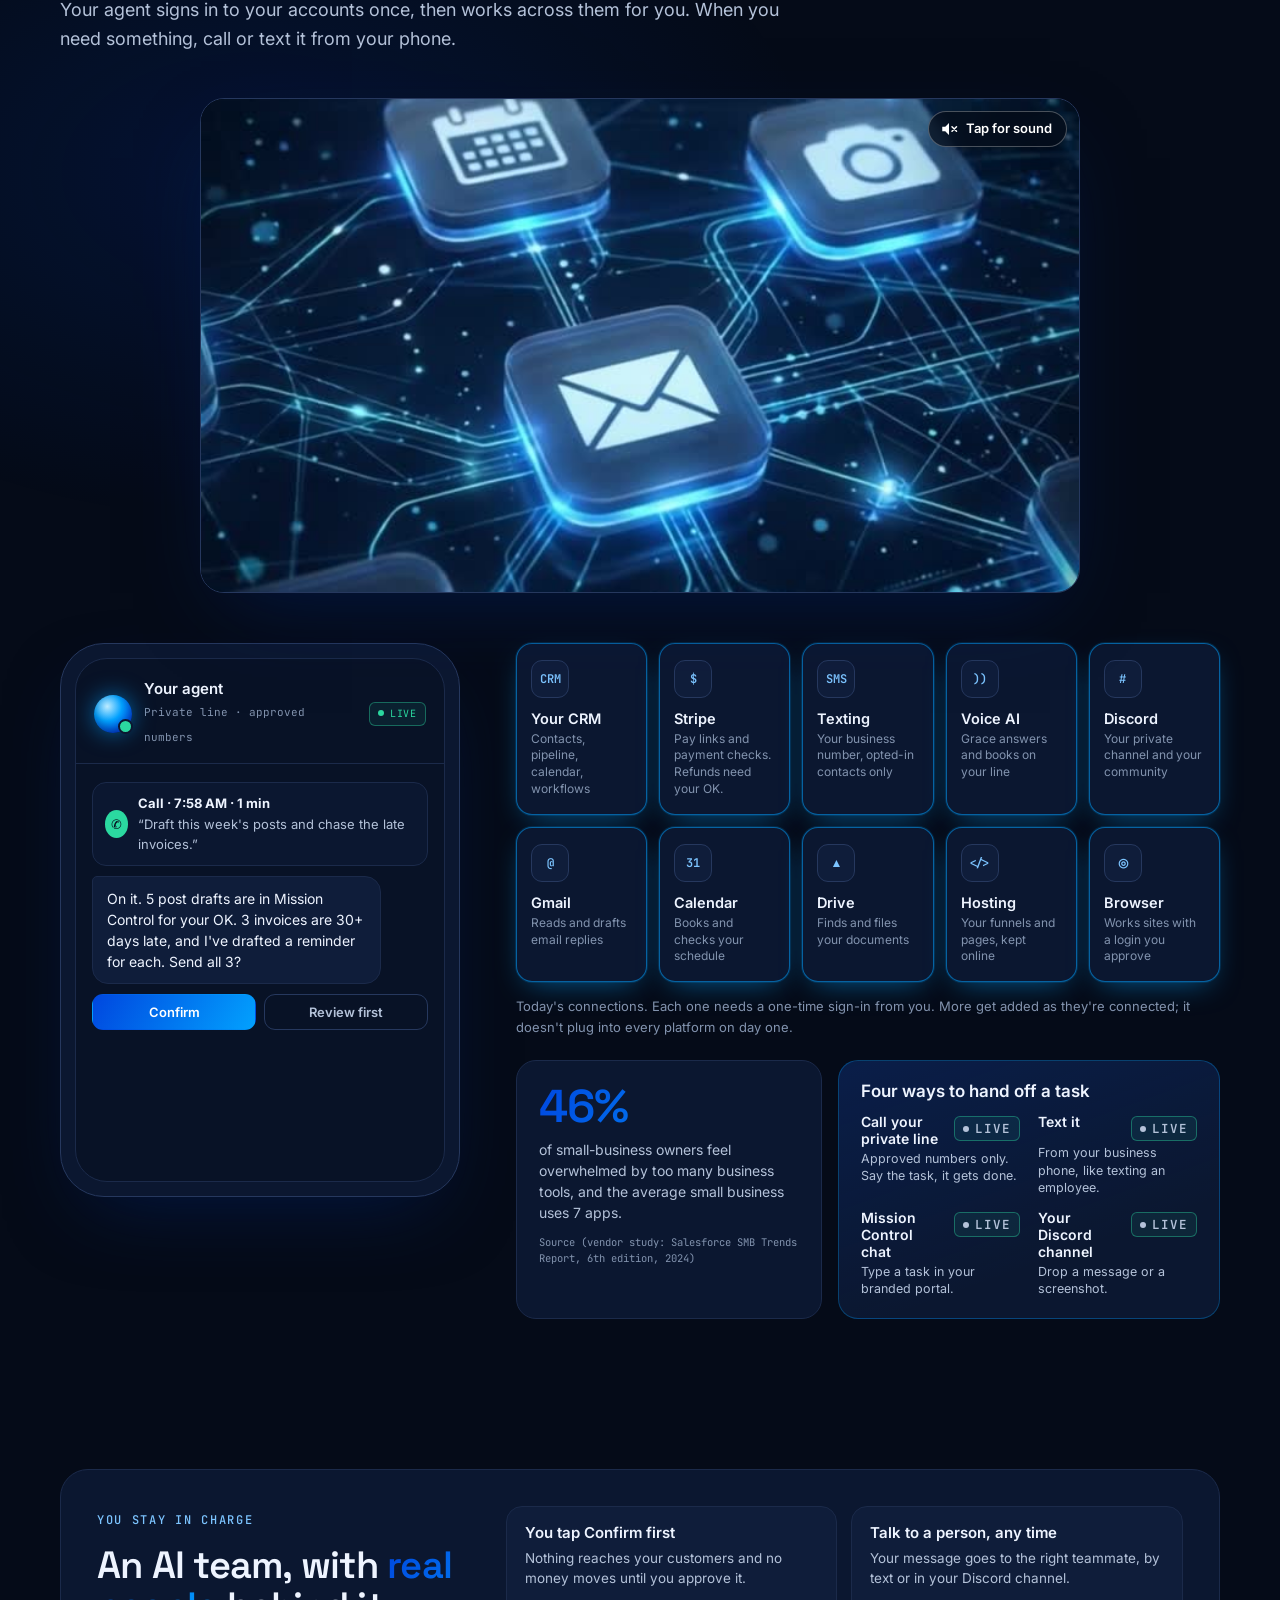
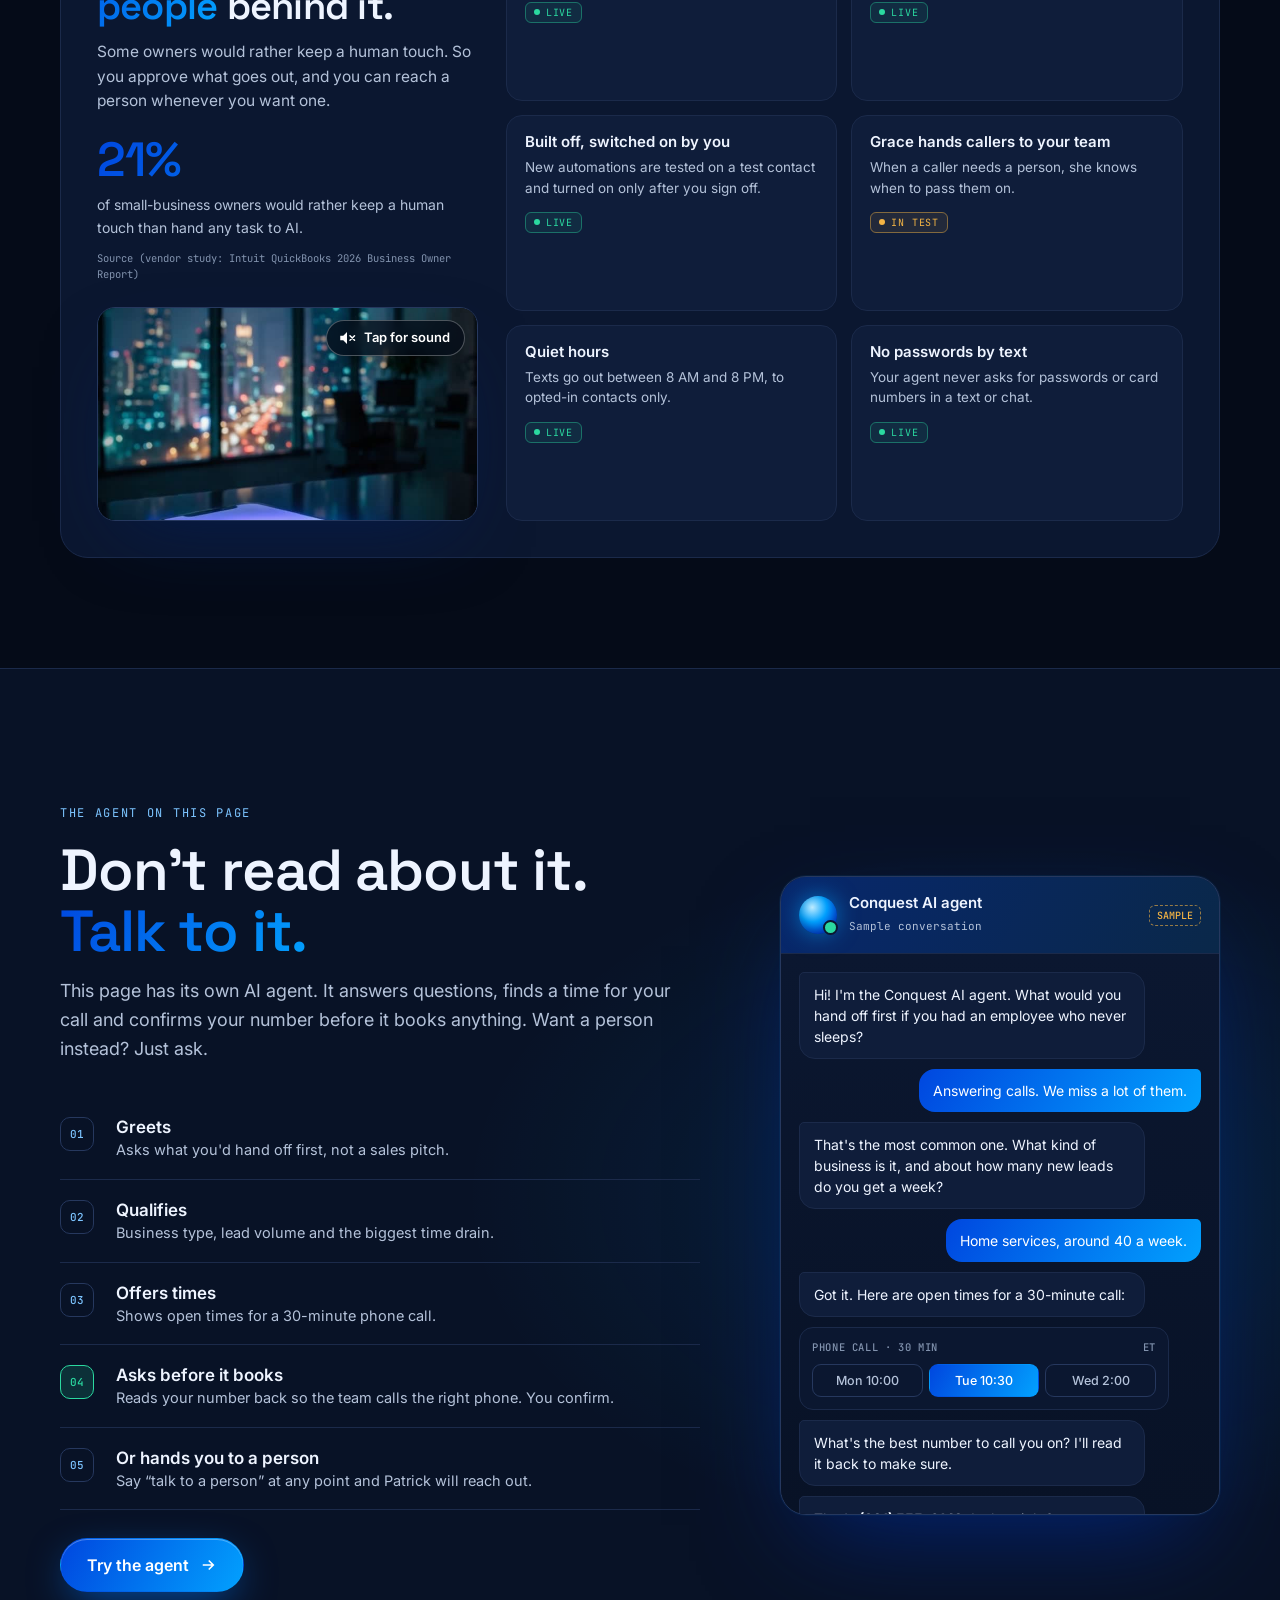
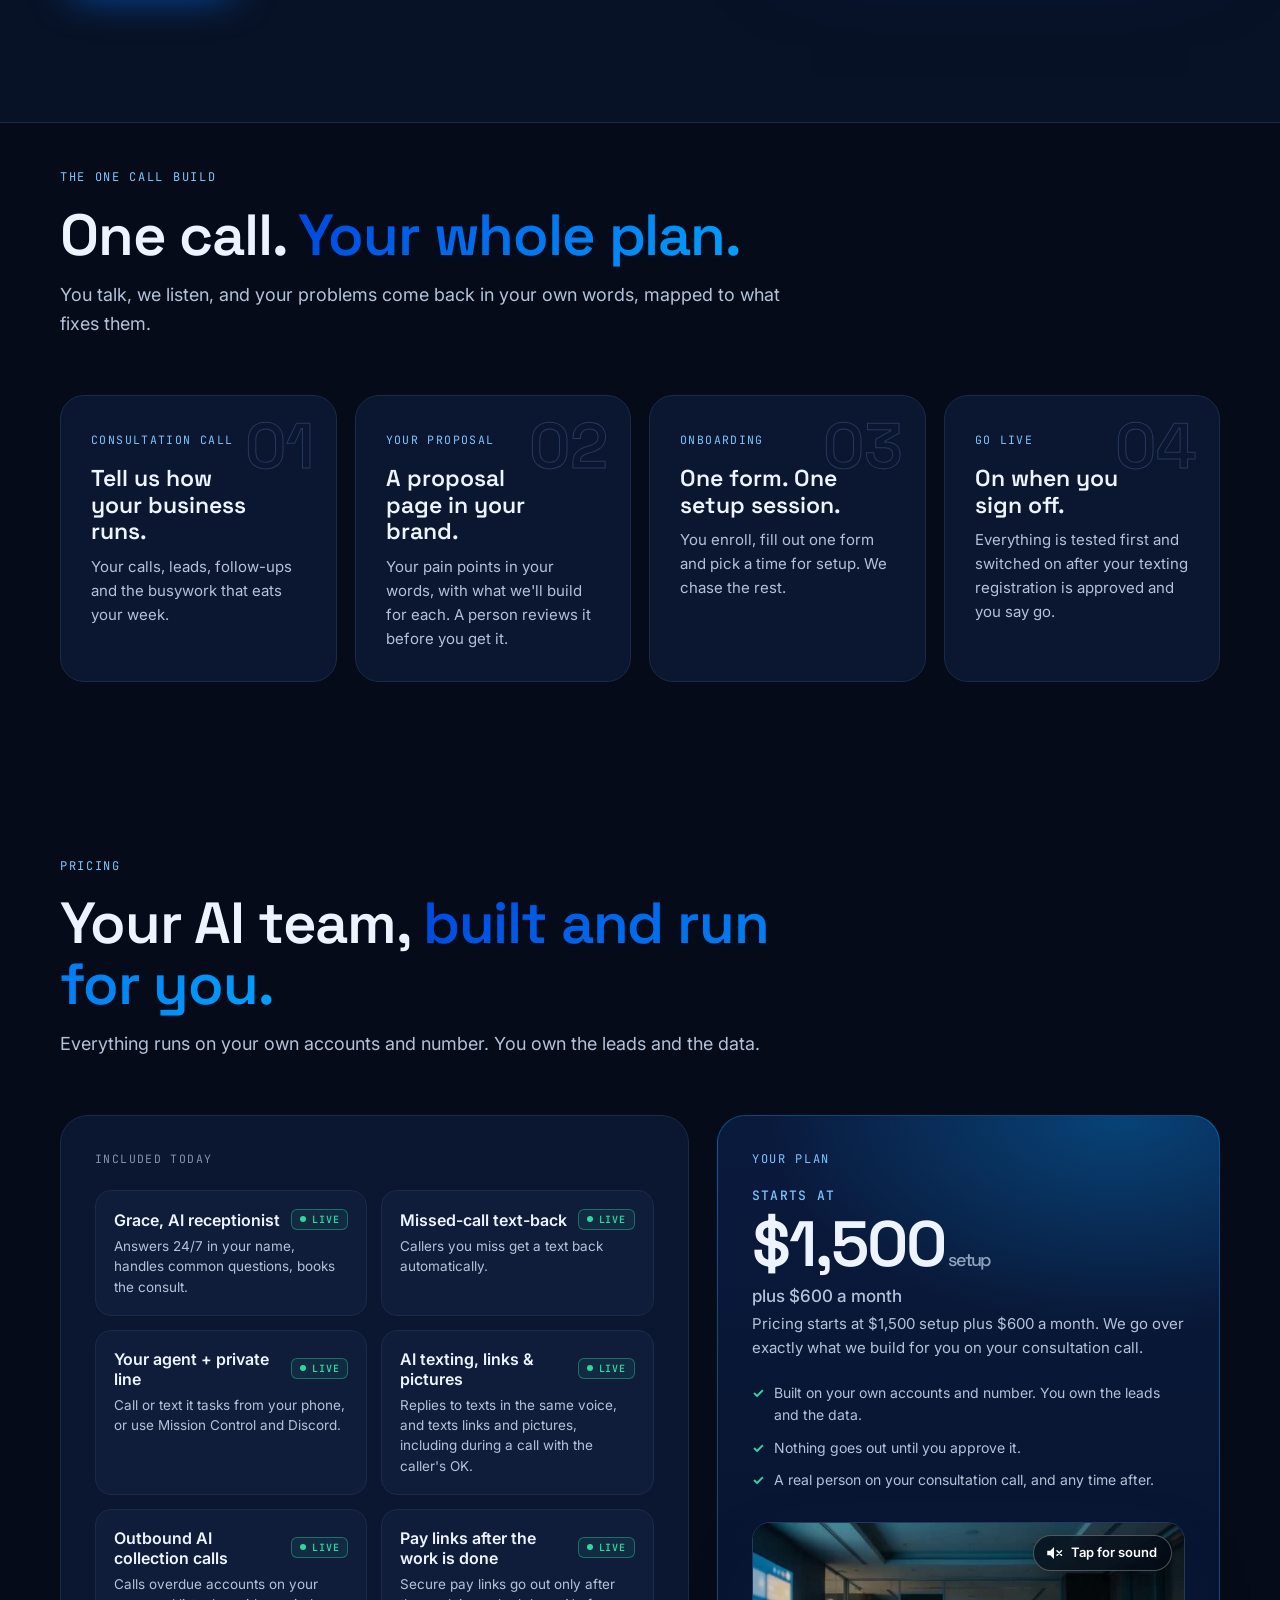
==== commit a1b869ac: "Video preview: interactive scroll/cursor grass band at the foot of the hero (ported from the interac" ====
--- a/video-preview/index.html
+++ b/video-preview/index.html
@@ -46,6 +46,7 @@
       <div><div class="k">1<small>call or text</small></div><p>from your phone hands your agent a task, like texting an employee.</p></div>
     </div>
   </div>
+  <div class="grass-band" aria-hidden="true"><canvas id="grass"></canvas></div>
 </section>
 
 <div class="ribbon"><div class="wrap"><span>Built on your own accounts and number</span><span>Nothing goes out until you approve it</span><span>Real people behind your AI team</span><span>Results vary · nothing guaranteed</span></div></div>
@@ -258,5 +259,6 @@
 <script type="module" src="js/main.js"></script>
 <script src="js/video.js" defer></script>
 <script src="js/film.js" defer></script>
+<script type="module" src="js/grass.js"></script>
 </body>
 </html>
--- a/video-preview/css/video.css
+++ b/video-preview/css/video.css
@@ -46,10 +46,17 @@
 .film-vid .vcap{position:absolute;width:1px;height:1px;overflow:hidden;clip:rect(0 0 0 0);white-space:nowrap}
 .film-vid .film-sound{top:14px;right:14px;padding:11px 18px 11px 14px;font-size:14.5px;background:var(--grad);border-color:rgba(255,255,255,.35)}
 .film-vid .film-sound[hidden]{display:none}
-.film-vid video::cue{font:500 clamp(13px,1.6vw,20px)/1.35 "IN",system-ui,sans-serif;background:rgba(5,11,24,.78)}
+.film-vid video::cue{font:500 clamp(13px,1.6vw,20px)/1.35 "IN",system-ui,sans-serif;background:rgba(5,11,24,.78);white-space:pre-wrap}
 @media (max-width:760px){
   .sec.film{padding:60px 0 24px}
   .film-head{margin-bottom:18px}
   .film-vid{border-radius:16px}
   .film-vid .film-sound{top:10px;right:10px;padding:8px 13px 8px 10px;font-size:13px}
 }
+/* v4: interactive grass band at the foot of the hero (own strip, never over content) */
+.hero:has(.grass-band){padding-bottom:0}
+.grass-band{position:relative;z-index:2;height:200px;margin-top:20px;pointer-events:none;-webkit-mask-image:linear-gradient(180deg,transparent 0,#000 22%);mask-image:linear-gradient(180deg,transparent 0,#000 22%)}
+.grass-band canvas{display:block;width:100%;height:100%}
+.grass-band.static{background:radial-gradient(55% 80% at 50% 100%,rgba(31,111,255,.30),transparent 72%),repeating-linear-gradient(100deg,rgba(124,196,255,.16) 0 1px,transparent 1px 7px),linear-gradient(180deg,transparent,#0B1730 85%)}
+.grass-band.static canvas{display:none}
+@media (max-width:760px){.grass-band{height:140px;margin-top:16px}}
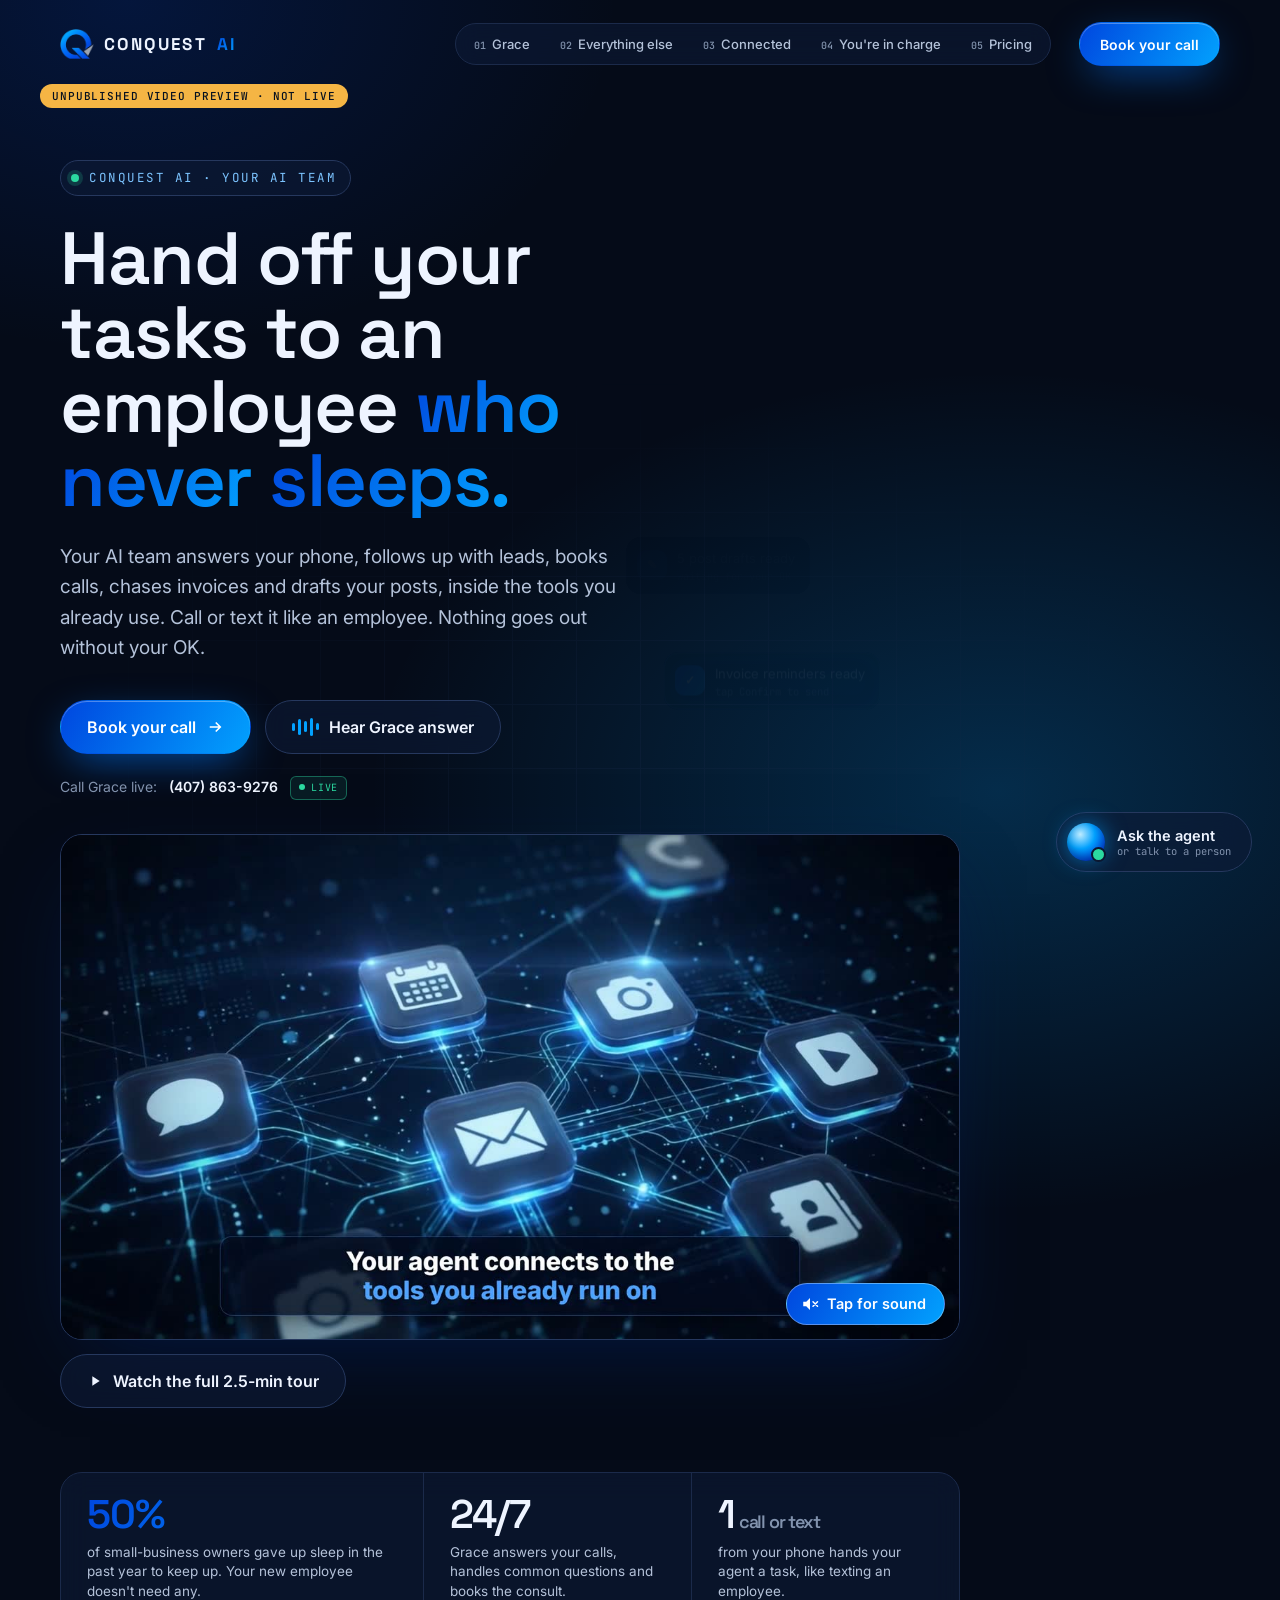
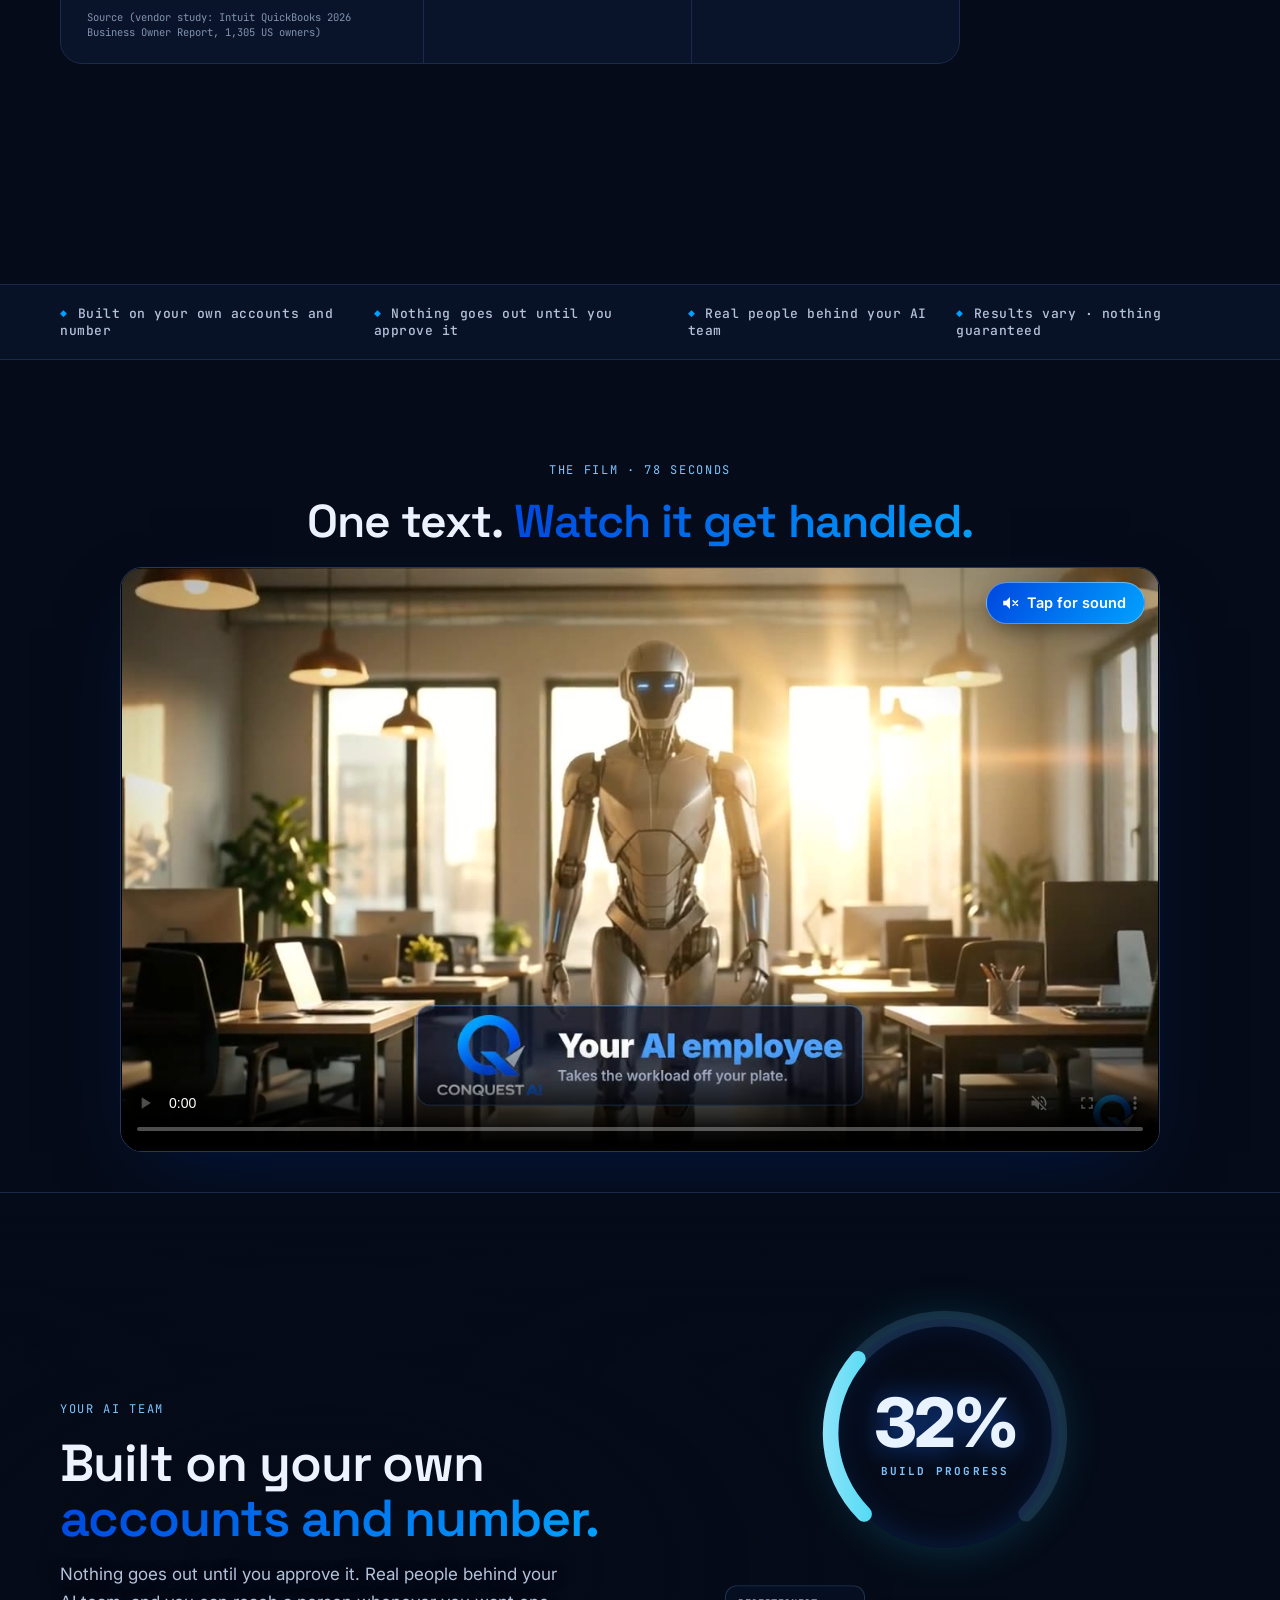
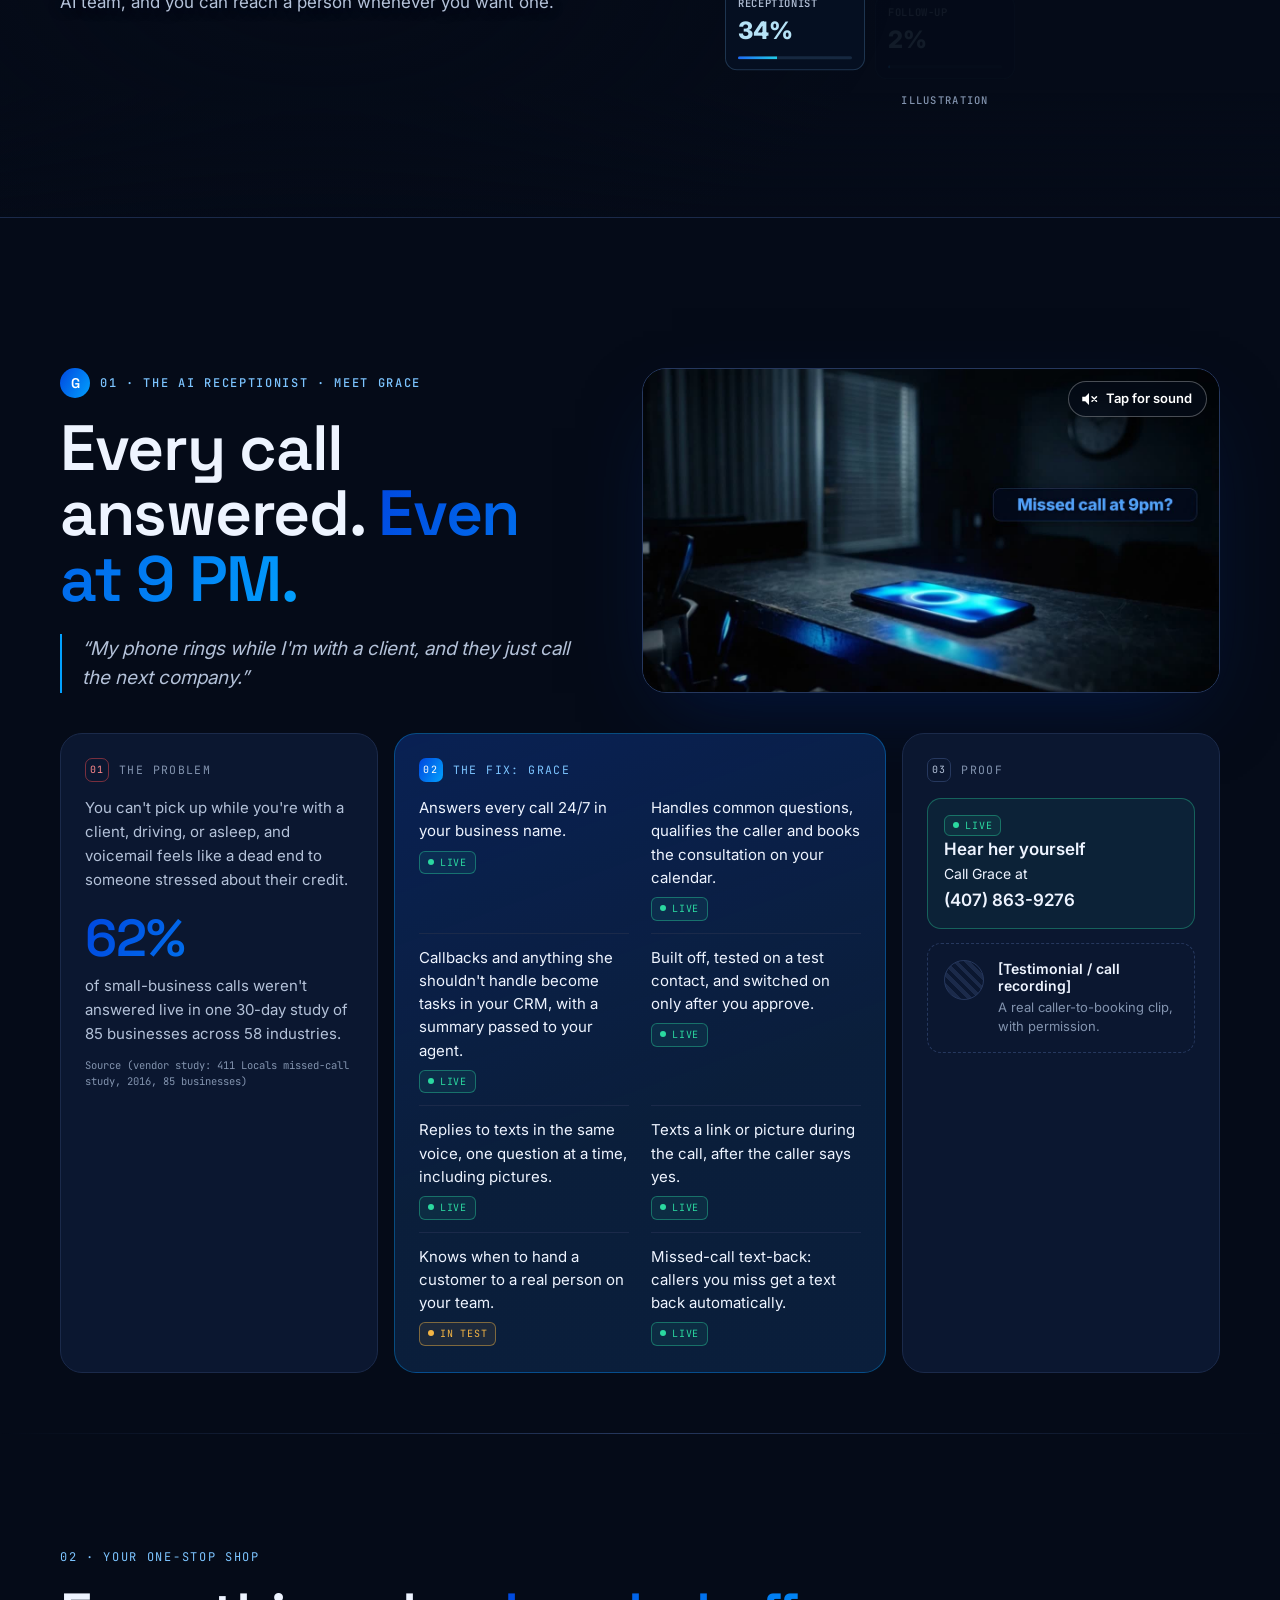
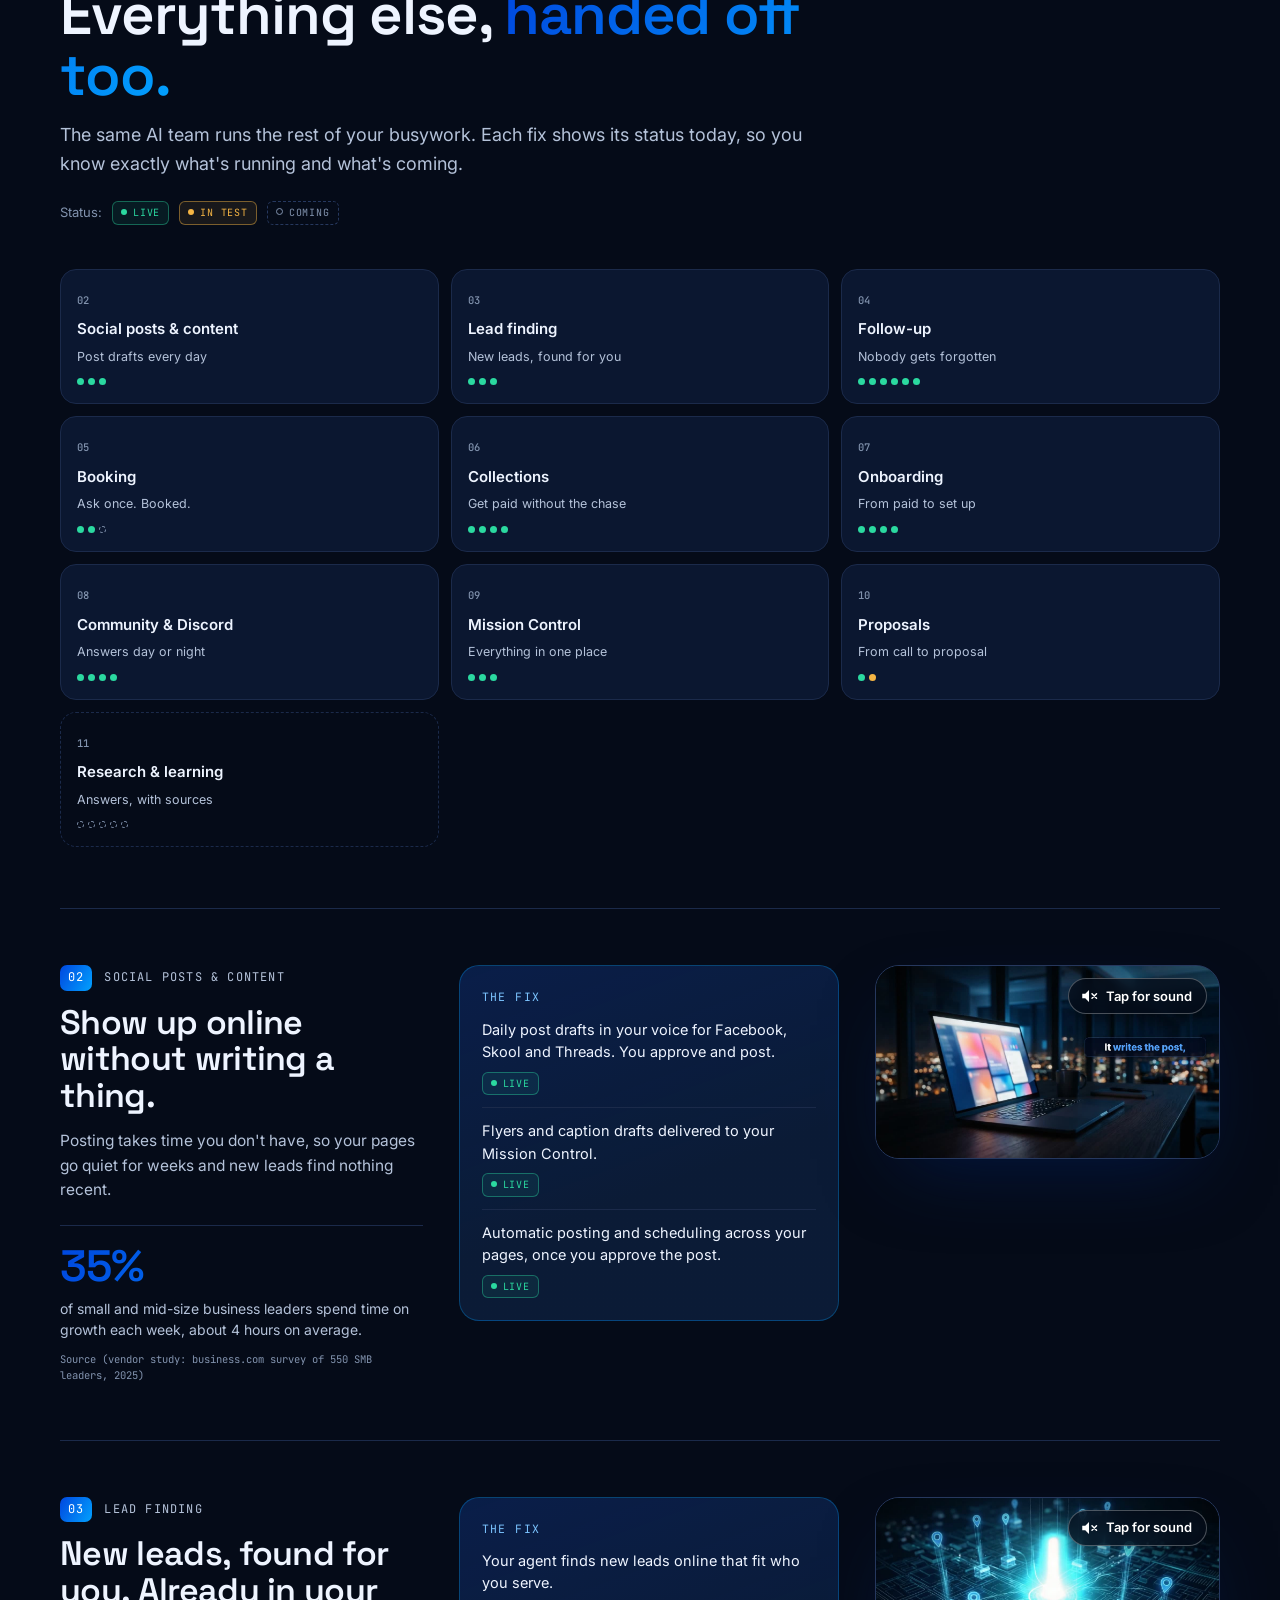
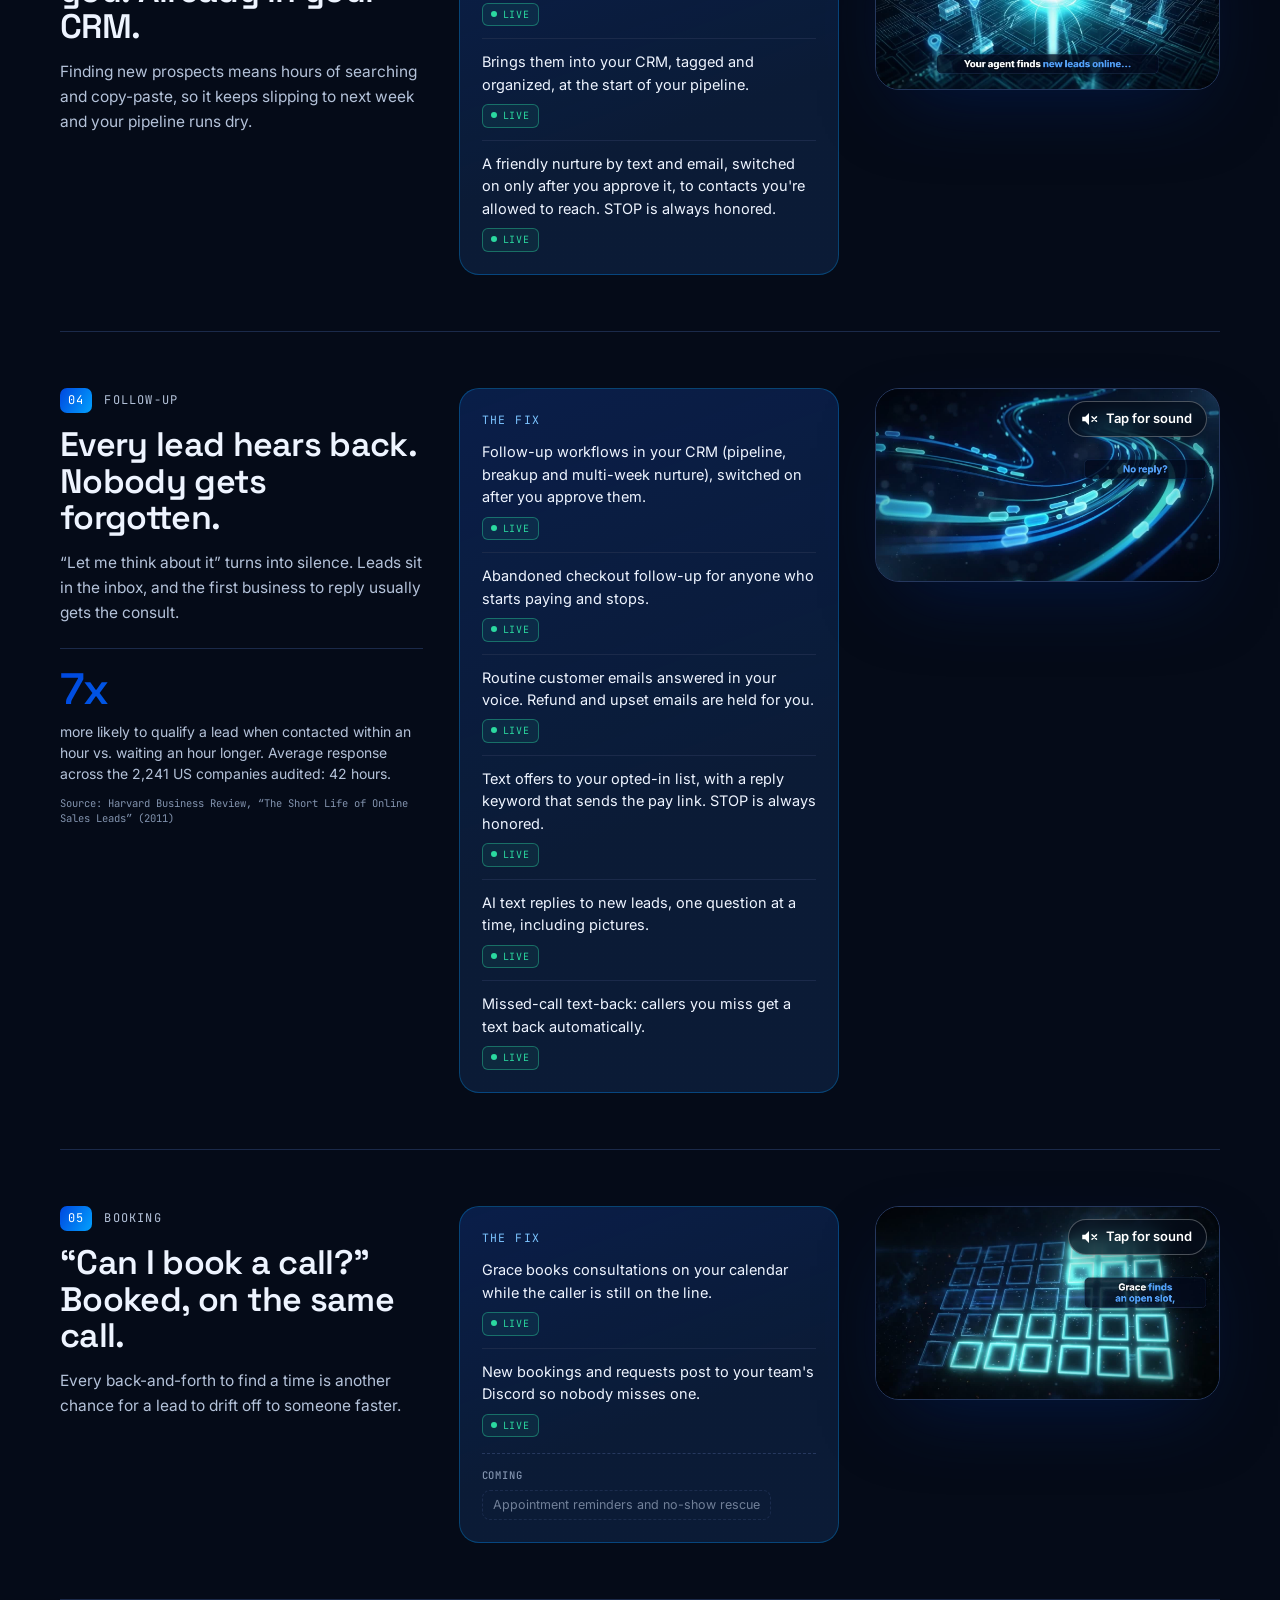
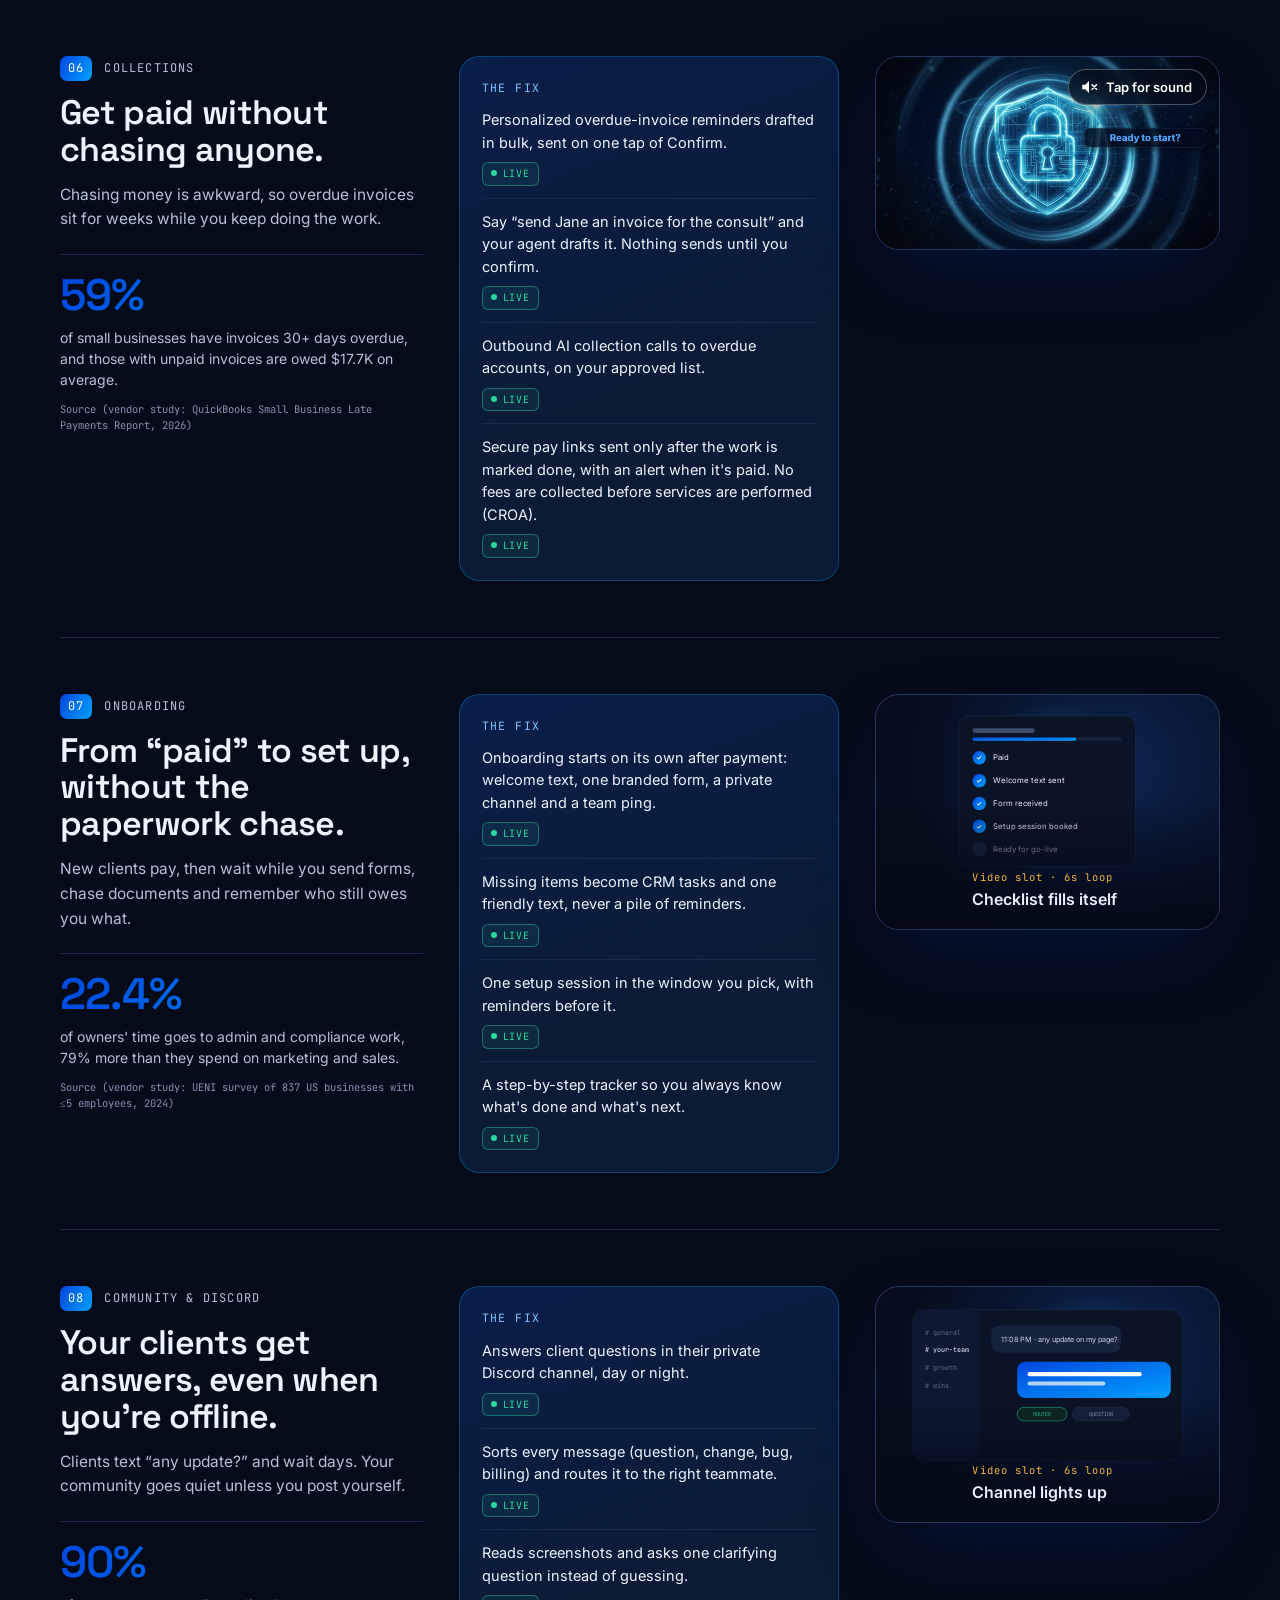
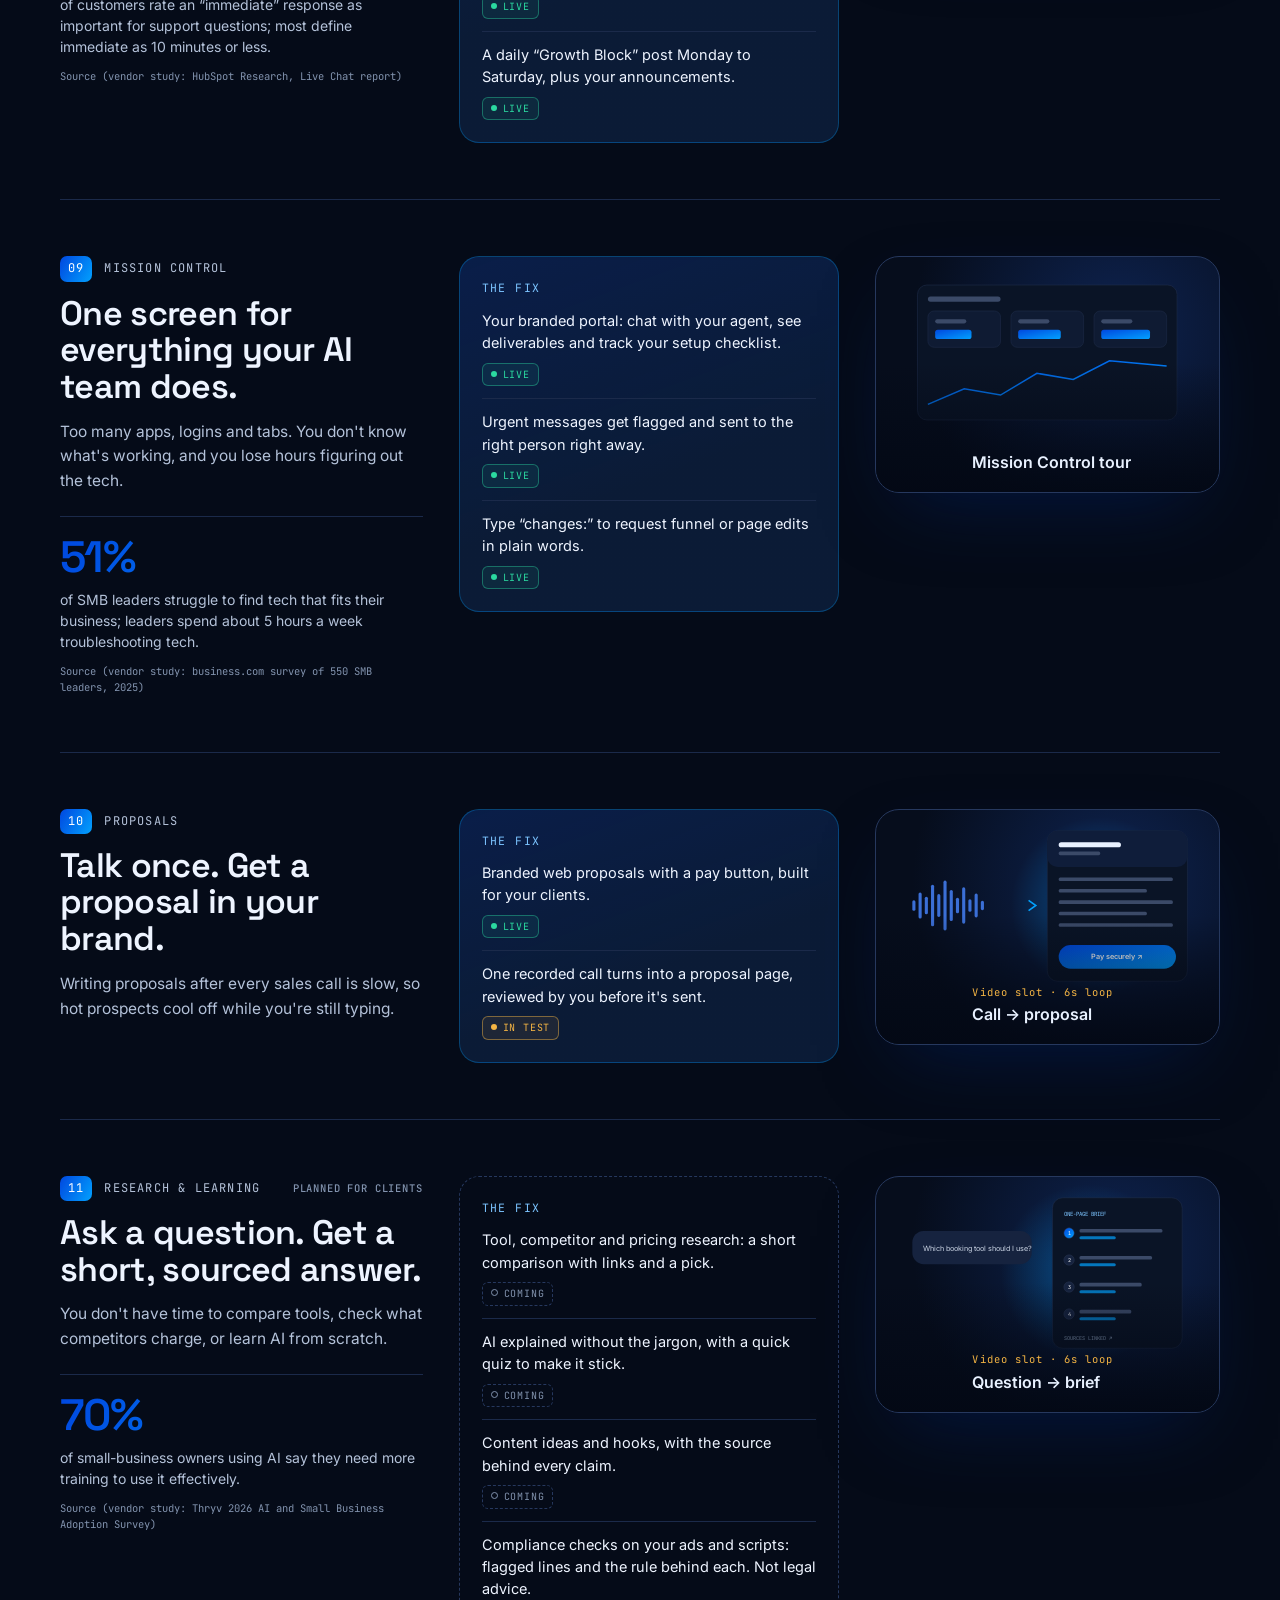
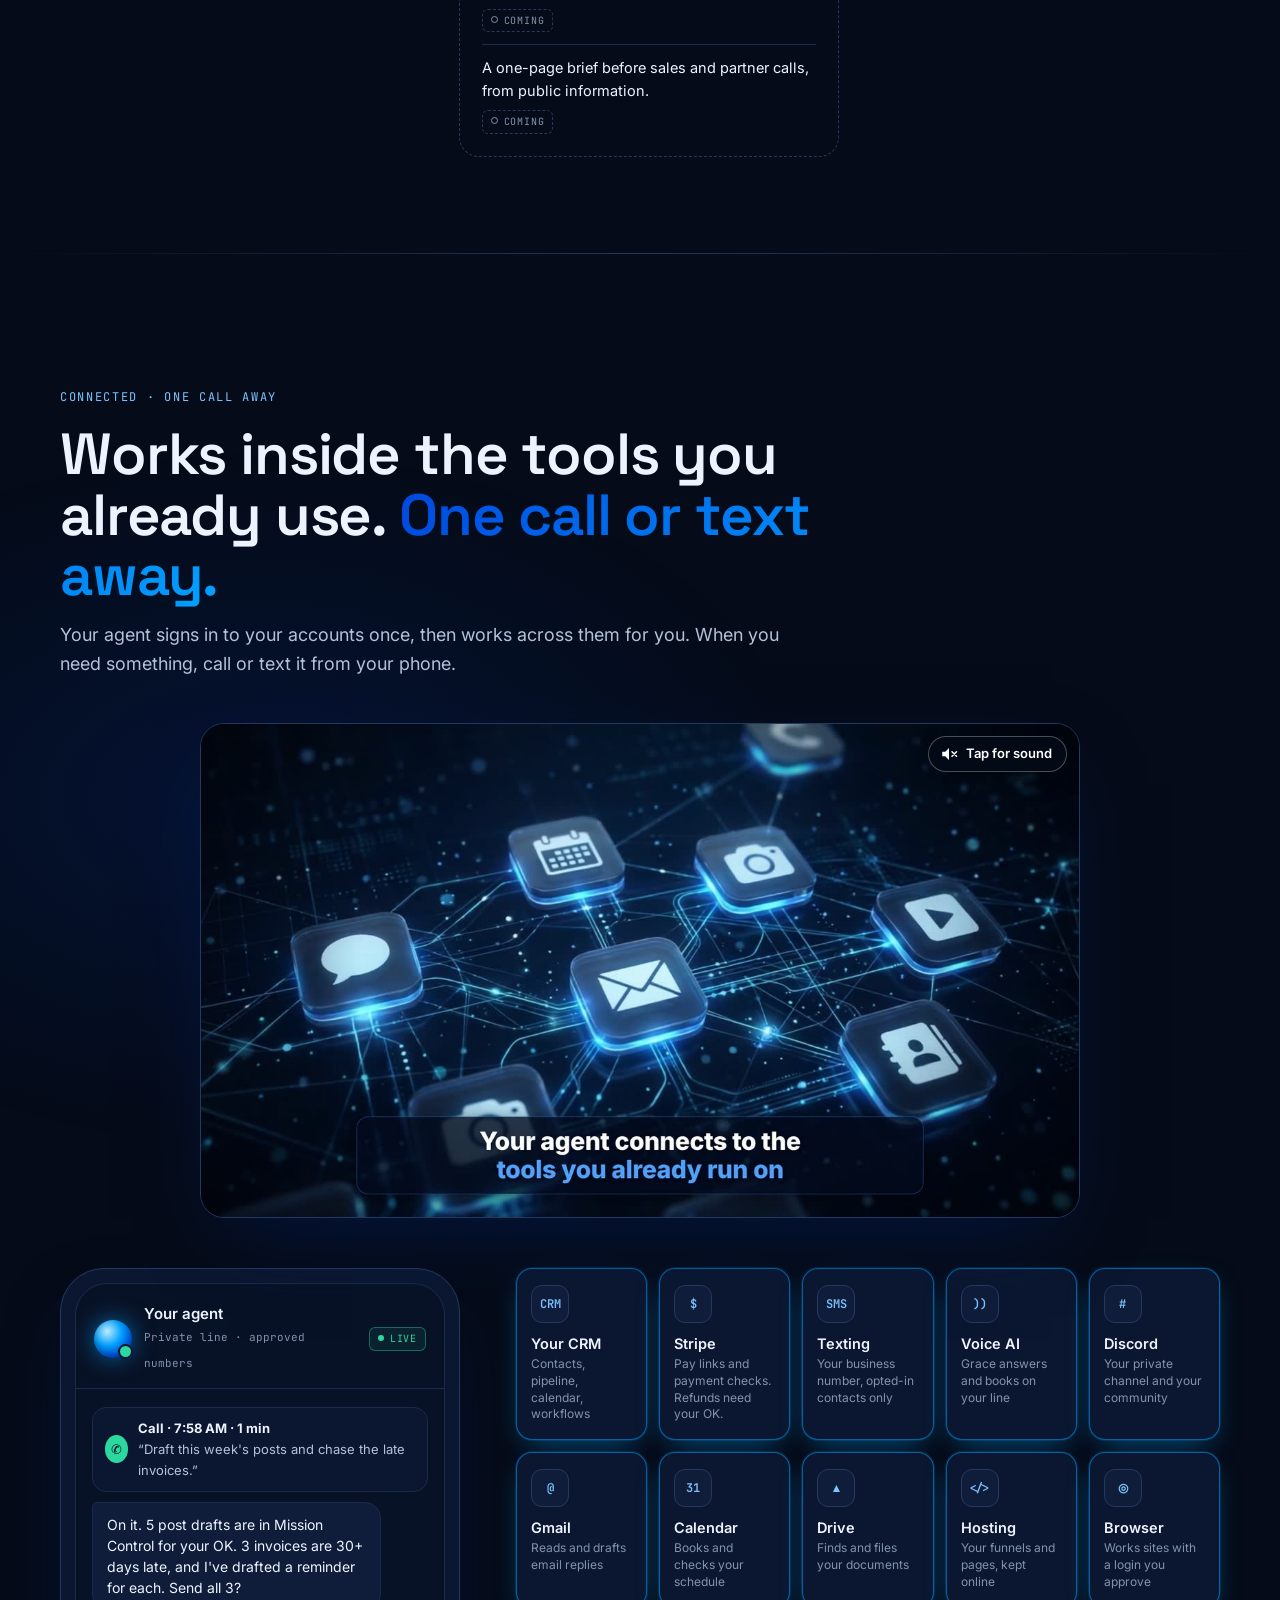
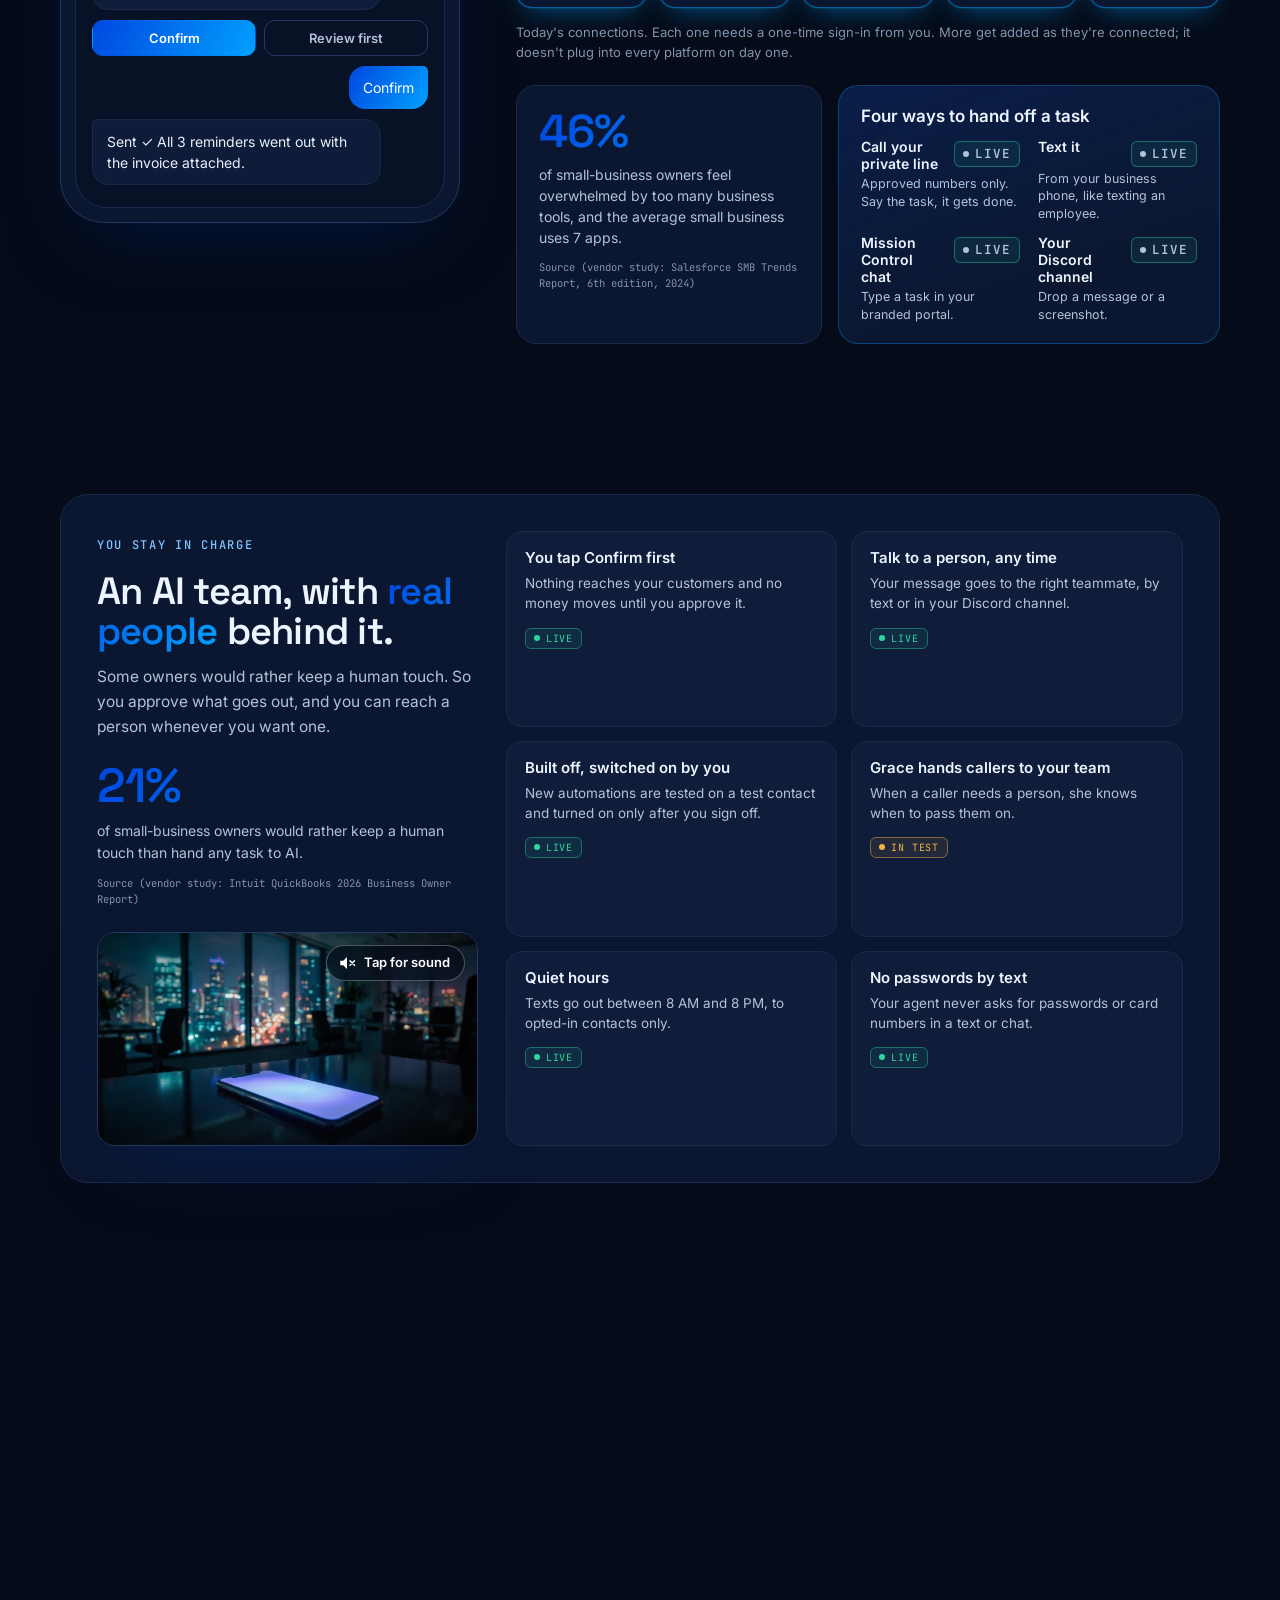
==== commit df3eeb78: "video-preview: scroll orb zoom (Mission Control) + 'Your AI team' build section after the film (gras" ====
--- a/video-preview/index.html
+++ b/video-preview/index.html
@@ -54,6 +54,11 @@
 <section class="sec film" id="one-text"><div class="wrap">
   <div class="sh rv film-head"><span class="tag">The film · 78 seconds</span><h2>One text. <span class="gtext">Watch it get handled.</span></h2></div>
   <figure class="film-vid" data-film><video controls playsinline webkit-playsinline muted preload="metadata" poster="media/one-text-full-w.jpg" aria-label="Conquest AI: One Text (78-second film)"><source src="media/one-text-full-w.mp4" type="video/mp4"><track kind="captions" srclang="en" label="English" src="media/one-text-full-w.vtt"></video><button class="vsound film-sound" type="button" aria-pressed="false"><span class="ic" aria-hidden="true"></span><span class="t">Tap for sound</span></button><figcaption class="vcap"><b>Conquest AI: One Text</b></figcaption></figure>
+</div></section>
+
+<section class="buildfx" id="team"><canvas id="buildgl" aria-hidden="true"></canvas><div class="wrap bx-grid">
+  <div class="bx-text"><span class="tag">Your AI team</span><h2>Built on your own <span class="gtext">accounts and number.</span></h2><p>Nothing goes out until you approve it. Real people behind your AI team, and you can reach a person whenever you want one.</p></div>
+  <div class="bx-vis" role="img" aria-label="Illustration: build progress for the receptionist, follow-up and your agent"><div class="bx-gauge"><svg viewBox="0 0 100 100" aria-hidden="true"><defs><linearGradient id="bxg" x1="0" y1="0" x2="1" y2="1"><stop offset="0" stop-color="#1F6FFF"/><stop offset=".6" stop-color="#22D3EE"/><stop offset="1" stop-color="#BDEBFF"/></linearGradient></defs><circle class="bx-ring-bg" cx="50" cy="50" r="44" pathLength="1"/><circle class="bx-ring-fg" cx="50" cy="50" r="44" pathLength="1"/></svg><div class="bx-gin"><span class="bx-num">100%</span><span class="bx-lbl">Build progress</span></div></div><div class="bx-cards"><div class="bx-card"><small>Receptionist</small><b>100%</b><i></i></div><div class="bx-card"><small>Follow-up</small><b>100%</b><i></i></div><div class="bx-card"><small>Your agent</small><b>100%</b><i></i></div></div><span class="bx-note">Illustration</span></div>
 </div></section>
 
 <section class="grace" id="grace"><div class="wrap">
@@ -160,6 +165,8 @@
   </ul>
 </div></div></section>
 
+<section class="orbzoom" aria-hidden="true"><div class="oz-stage"><canvas id="orb"></canvas></div></section>
+
 <!-- ===== AGENT ===== -->
 <section class="sec agent-sec" id="agent"><div class="wrap agent-grid">
   <div>
@@ -260,5 +267,7 @@
 <script src="js/video.js" defer></script>
 <script src="js/film.js" defer></script>
 <script type="module" src="js/grass.js"></script>
+<script type="module" src="js/orb.js"></script>
+<script type="module" src="js/buildfx.js"></script>
 </body>
 </html>
--- a/video-preview/css/video.css
+++ b/video-preview/css/video.css
@@ -60,3 +60,47 @@
 .grass-band.static{background:radial-gradient(55% 80% at 50% 100%,rgba(31,111,255,.30),transparent 72%),repeating-linear-gradient(100deg,rgba(124,196,255,.16) 0 1px,transparent 1px 7px),linear-gradient(180deg,transparent,#0B1730 85%)}
 .grass-band.static canvas{display:none}
 @media (max-width:760px){.grass-band{height:140px;margin-top:16px}}
+/* orb zoom: tall section + CSS-sticky stage; native scrolling, graphics only */
+.orbzoom{position:relative;height:220vh;height:220svh;background:#050B18;margin:0}
+.oz-stage{position:sticky;top:0;height:100vh;height:100svh;overflow:hidden;pointer-events:none}
+.oz-stage canvas{display:block;width:100%;height:100%}
+.orbzoom.static{height:auto}
+.orbzoom.static .oz-stage{position:relative;height:auto;aspect-ratio:16/9;max-height:78vh;margin:0 auto;background:#050B18 url(../media/orb-still.jpg) center/cover no-repeat}
+.orbzoom.static canvas{display:none}
+@media (max-width:760px){.orbzoom{height:180vh;height:180svh}.orbzoom.static .oz-stage{aspect-ratio:4/5;background-image:url(../media/orb-still-v.jpg)}}
+/* build section after the film: WebGL field behind, gauge + bars, funnel copy over a scrim */
+.buildfx{position:relative;overflow:hidden;background:#050B18;border-top:1px solid var(--line);border-bottom:1px solid var(--line);isolation:isolate}
+.buildfx>canvas{position:absolute;inset:0;width:100%;height:100%;display:block;z-index:0;pointer-events:none}
+.buildfx::after{content:"";position:absolute;inset:0;z-index:0;pointer-events:none;background:radial-gradient(60% 70% at 25% 60%,rgba(5,11,24,.72),transparent 75%),linear-gradient(180deg,rgba(5,11,24,.55),transparent 30%,transparent 80%,rgba(5,11,24,.6))}
+.bx-grid{position:relative;z-index:1;display:grid;grid-template-columns:1fr 1fr;gap:60px;align-items:center;min-height:620px;padding-top:110px;padding-bottom:110px}
+.bx-text h2{font-size:52px;line-height:1.05;font-weight:600;margin:16px 0}
+.bx-text p{color:var(--text-2);font-size:17px;max-width:500px;text-shadow:0 1px 12px rgba(5,11,24,.9)}
+.bx-text .tag{font-size:12px;letter-spacing:.14em;text-transform:uppercase;color:var(--sky)}
+.bx-vis{display:flex;flex-direction:column;align-items:center;gap:22px}
+.bx-gauge{position:relative;width:260px;aspect-ratio:1;display:grid;place-items:center}
+.bx-gauge svg{position:absolute;inset:0;width:100%;height:100%;transform:rotate(135deg)}
+.bx-ring-bg,.bx-ring-fg{fill:none;stroke-width:6;stroke-linecap:round;stroke-dasharray:.75 1}
+.bx-ring-bg{stroke:rgba(124,196,255,.14)}
+.bx-ring-fg{stroke:url(#bxg);stroke-dasharray:.75 1}
+.bx-gauge::before{content:"";position:absolute;inset:6%;border-radius:50%;box-shadow:0 0 46px rgba(34,211,238,.20),inset 0 0 34px rgba(31,111,255,.20);pointer-events:none}
+.bx-gin{text-align:center}
+.bx-num{display:block;font-size:68px;font-weight:800;letter-spacing:-.04em;line-height:1;font-variant-numeric:tabular-nums;color:#E8F3FF;text-shadow:0 0 28px rgba(31,111,255,.6)}
+.bx-lbl{display:block;margin-top:8px;font:700 11px "JBM",ui-monospace,monospace;letter-spacing:.2em;text-transform:uppercase;color:var(--sky)}
+.bx-cards{display:grid;grid-template-columns:repeat(3,1fr);gap:10px;width:min(440px,100%)}
+.bx-card{border:1px solid rgba(124,196,255,.22);background:rgba(8,18,38,.72);border-radius:12px;padding:10px 12px;opacity:0;will-change:opacity,transform}
+.bx-card small{display:block;font:600 10.5px "JBM",ui-monospace,monospace;letter-spacing:.06em;text-transform:uppercase;color:var(--text-2)}
+.bx-card b{display:block;font-size:24px;font-weight:800;color:#BDEBFF;font-variant-numeric:tabular-nums;margin:2px 0 6px}
+.bx-card i{display:block;height:3px;border-radius:3px;background:rgba(124,196,255,.15);position:relative;overflow:hidden}
+.bx-card i::after{content:"";position:absolute;inset:0 auto 0 0;width:var(--w,0%);background:linear-gradient(90deg,#1F6FFF,#22D3EE)}
+.bx-note{font:500 10.5px "JBM",ui-monospace,monospace;letter-spacing:.12em;text-transform:uppercase;color:var(--muted)}
+.buildfx.static{background:radial-gradient(70% 50% at 70% 35%,rgba(31,111,255,.22),transparent 70%),radial-gradient(60% 40% at 50% 100%,rgba(31,111,255,.30),transparent 72%),repeating-linear-gradient(100deg,rgba(124,196,255,.10) 0 1px,transparent 1px 7px),#050B18}
+.buildfx.static>canvas{display:none}
+.buildfx.static .bx-card{opacity:1;transform:none}
+@media (max-width:760px){
+  .bx-grid{grid-template-columns:1fr;gap:26px;min-height:0;padding-top:64px;padding-bottom:120px}
+  .bx-vis{order:1;gap:14px}.bx-text{order:2}
+  .bx-gauge{width:180px}.bx-num{font-size:46px}.bx-lbl{font-size:9.5px;letter-spacing:.14em}
+  .bx-cards{gap:6px}.bx-card{padding:8px}.bx-card small{font-size:9px;letter-spacing:.02em}.bx-card b{font-size:19px}
+  .bx-text h2{font-size:34px}.bx-text p{font-size:15.5px}
+  .buildfx::after{background:linear-gradient(180deg,rgba(5,11,24,.5),transparent 25%,rgba(5,11,24,.55) 55%,rgba(5,11,24,.35) 85%,rgba(5,11,24,.6))}
+}
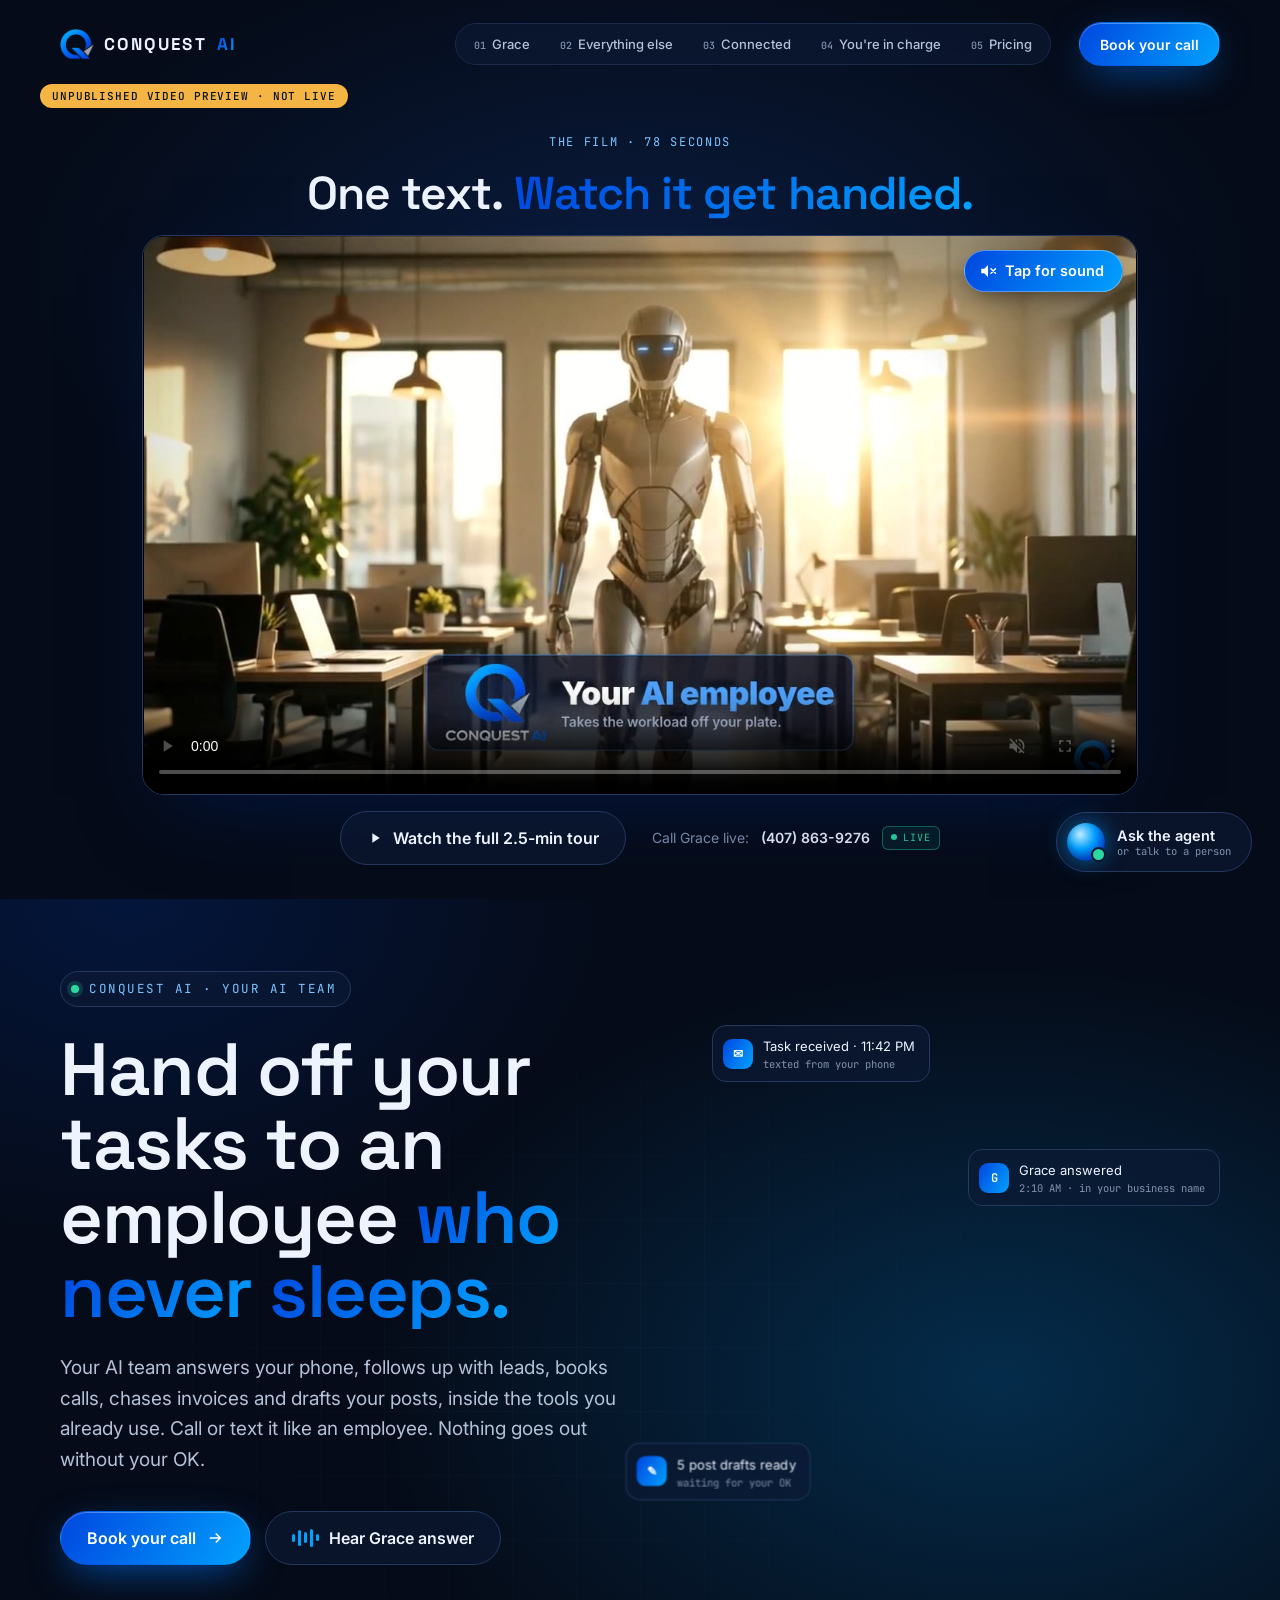
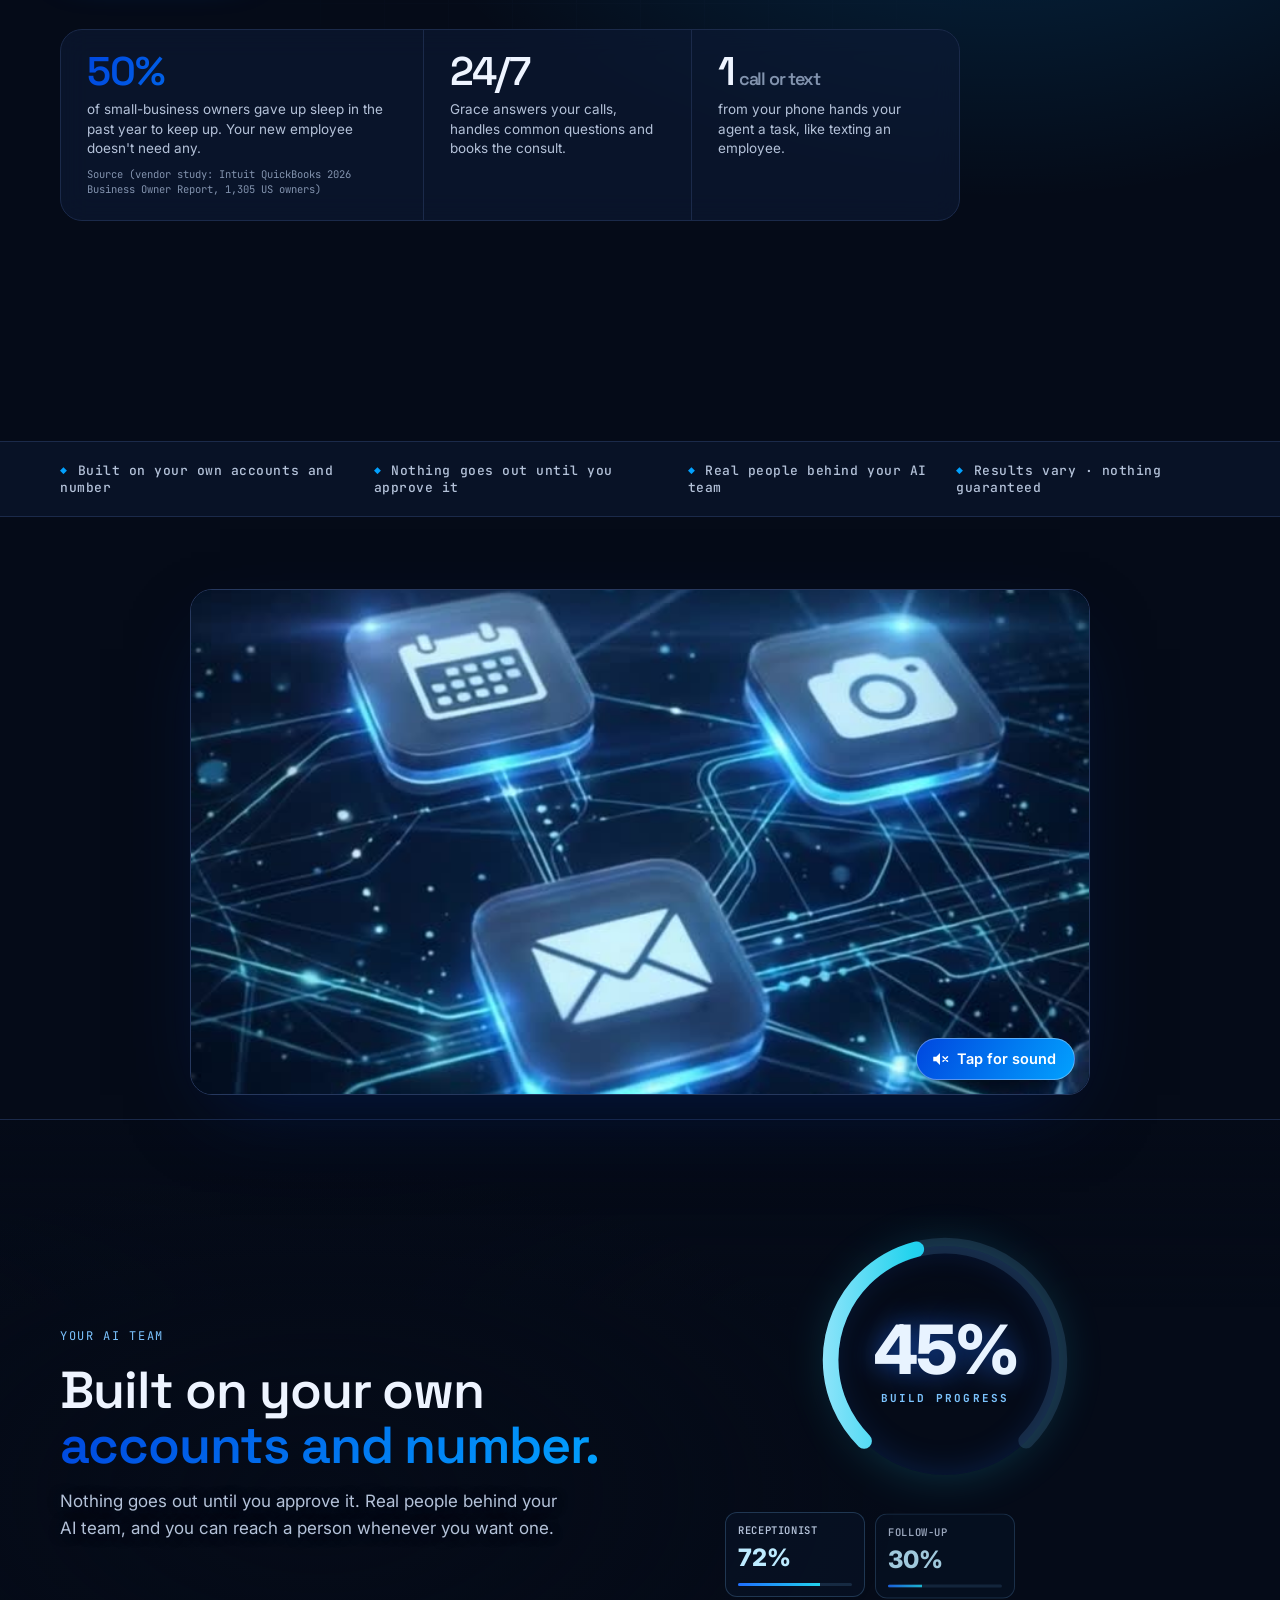
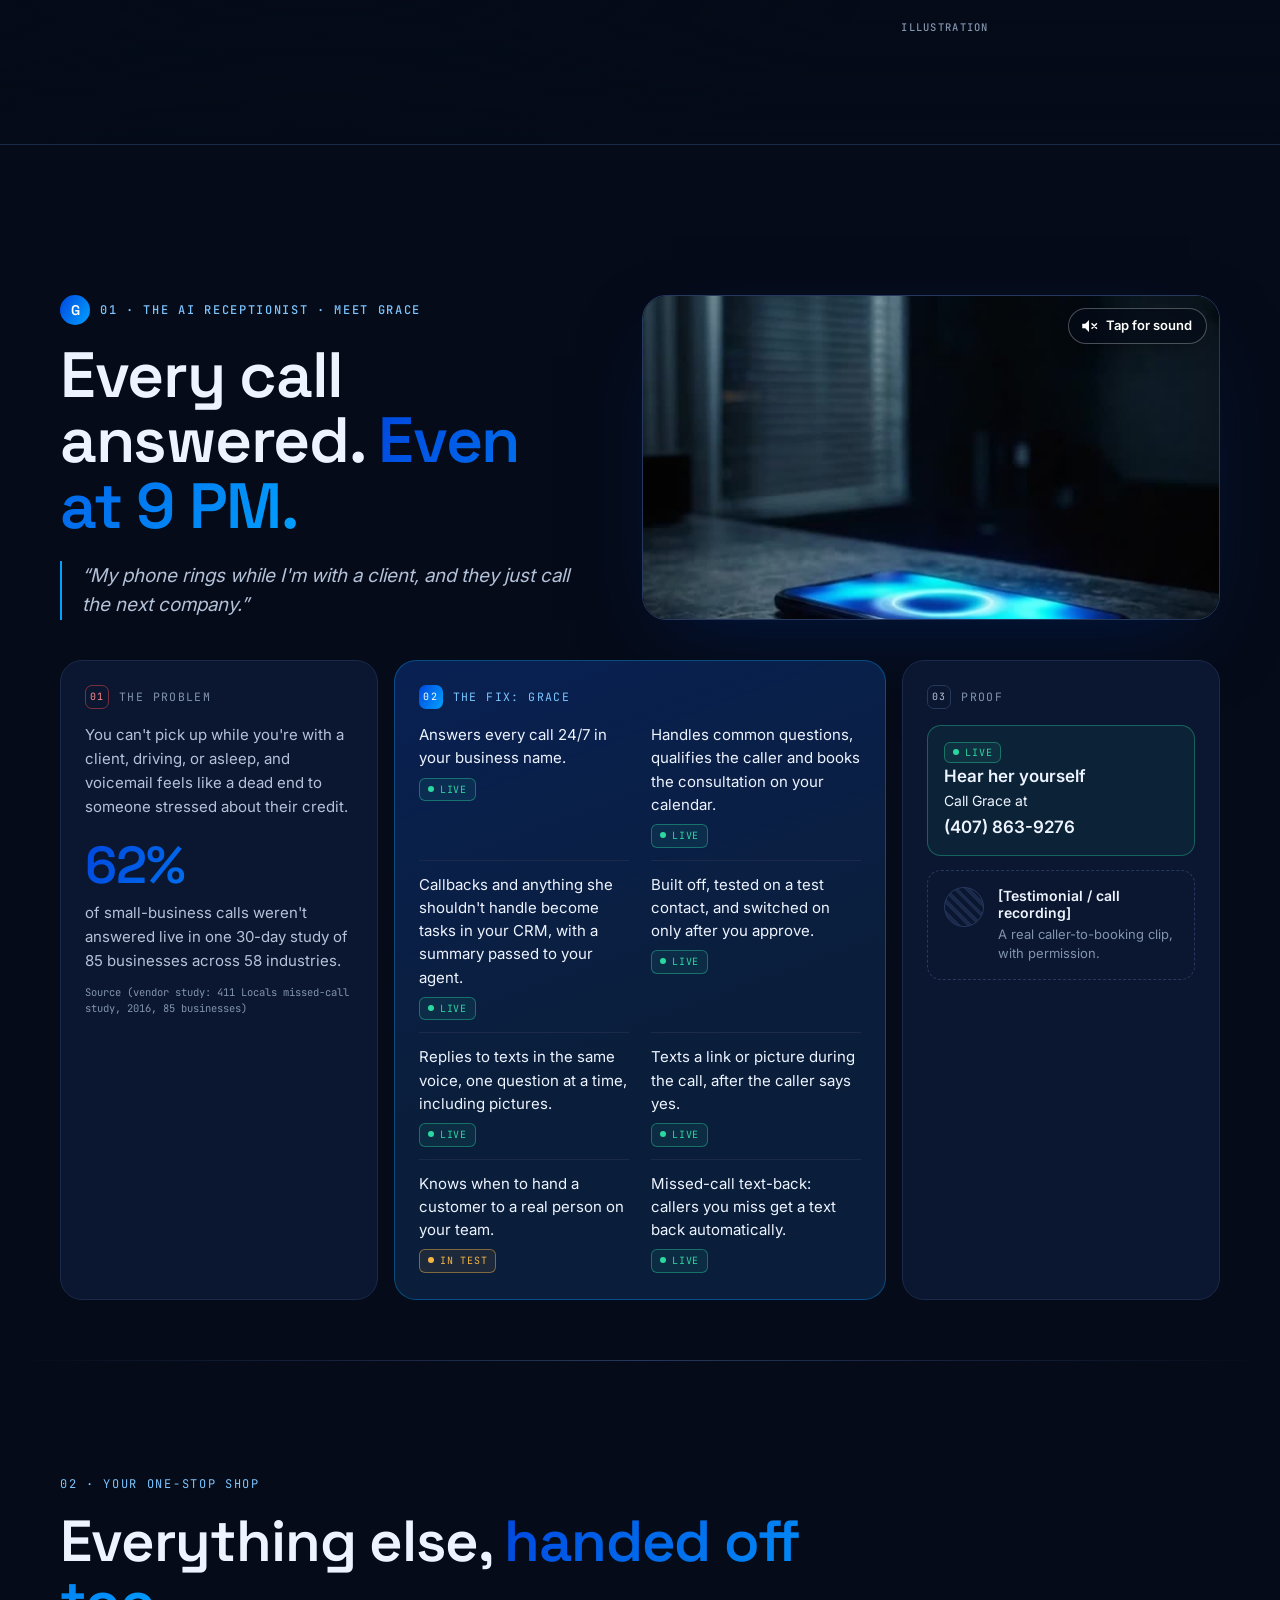
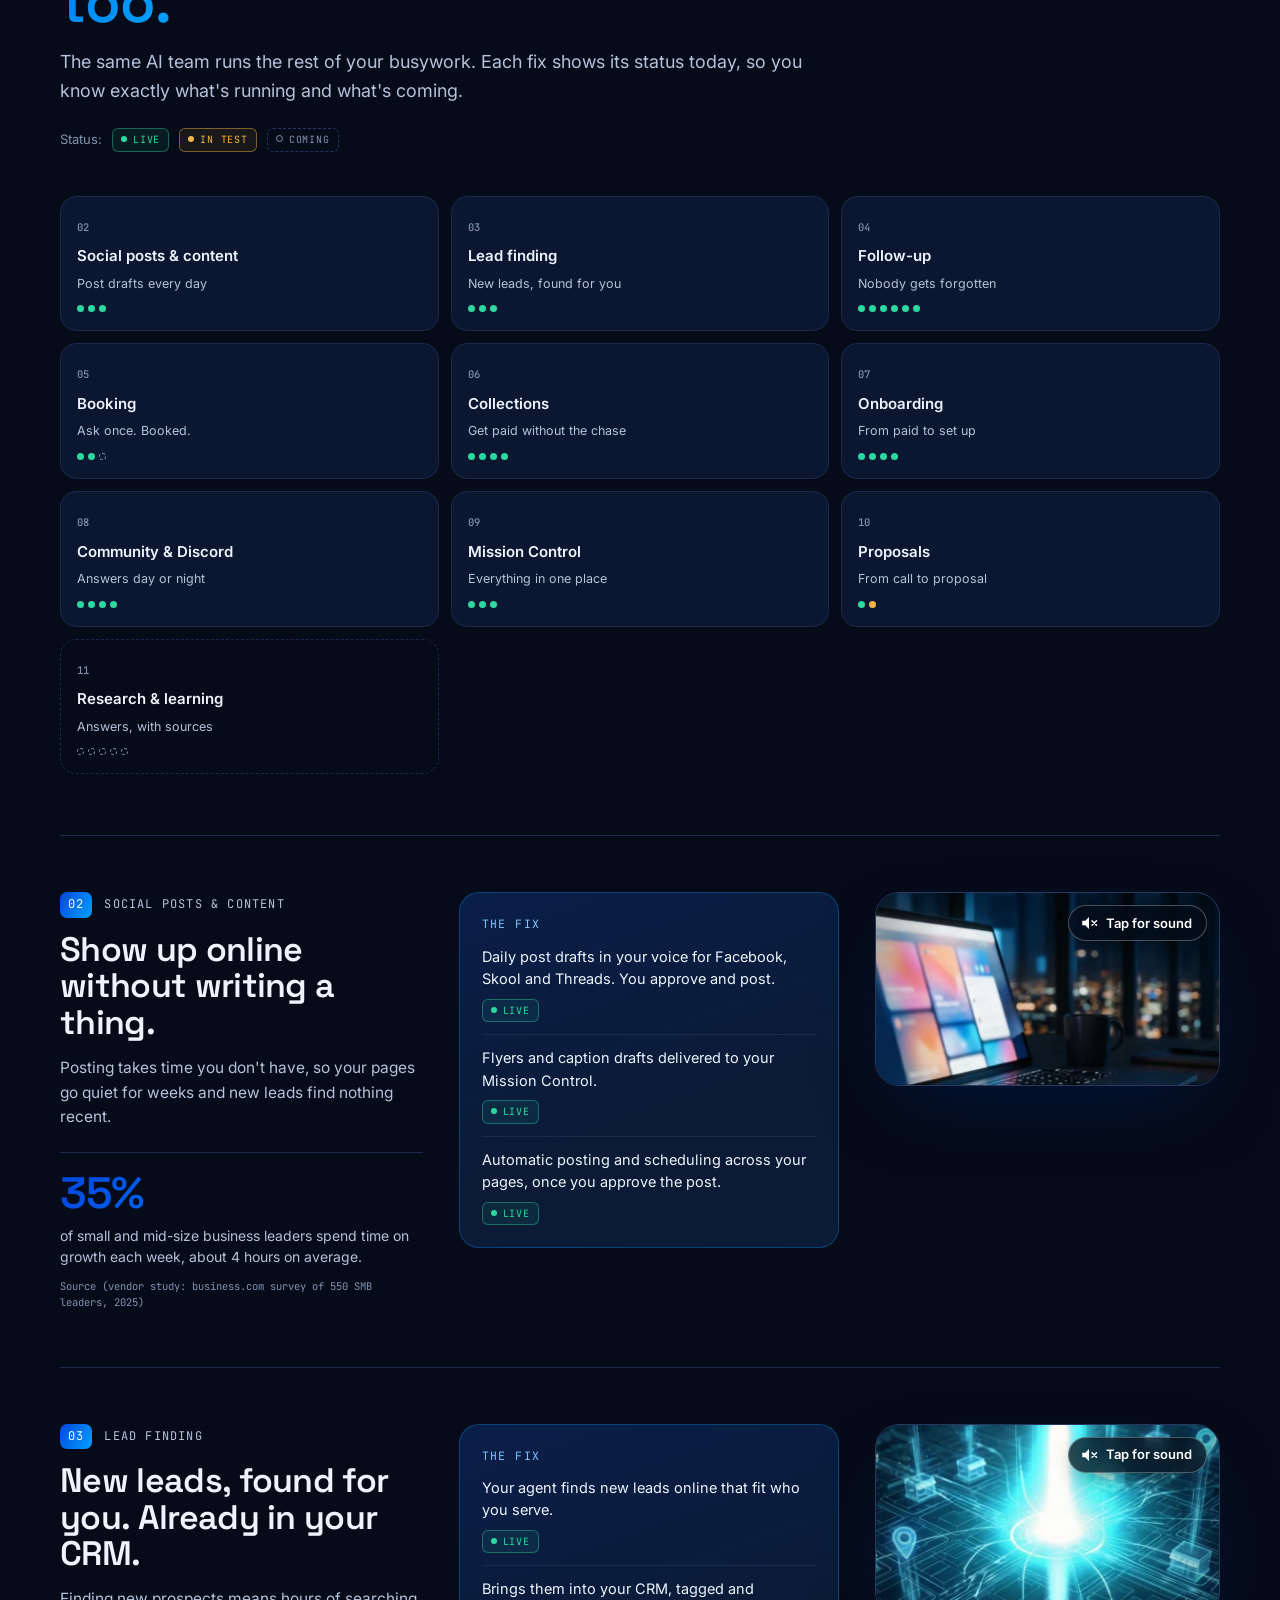
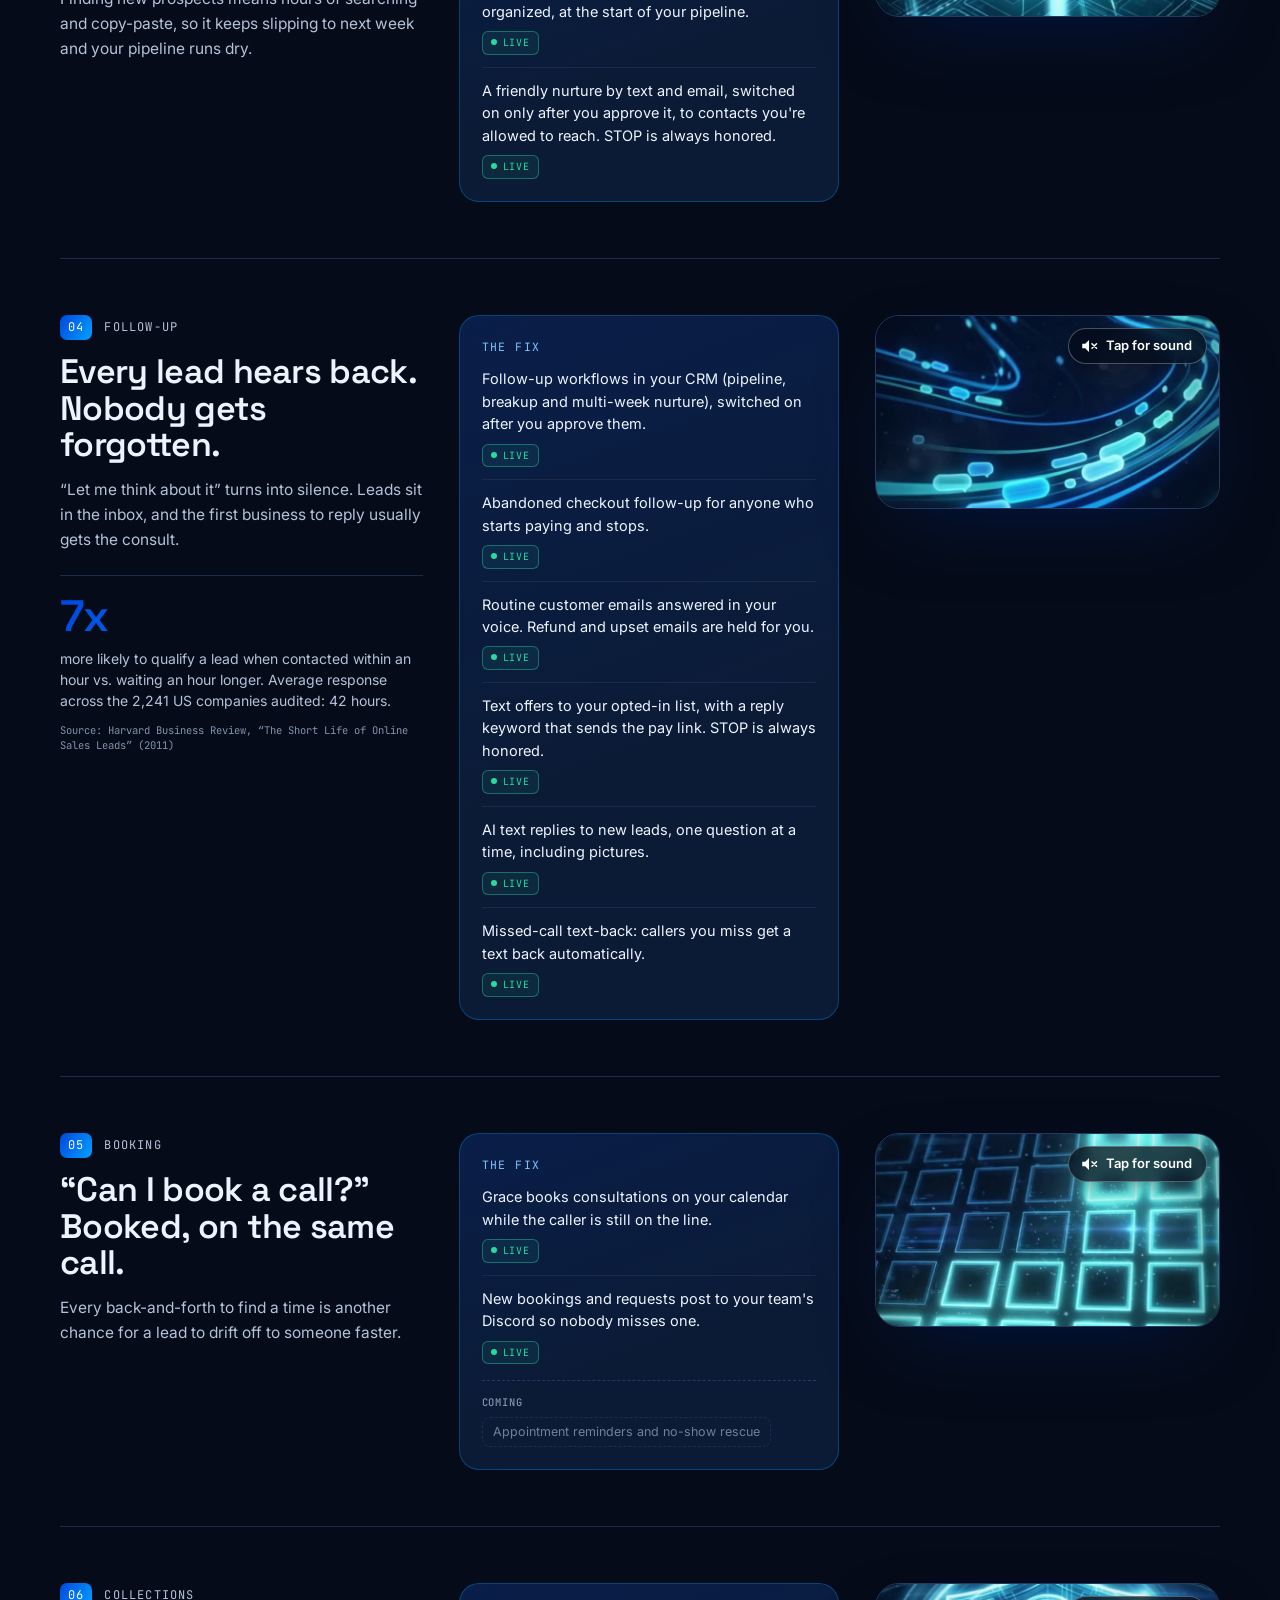
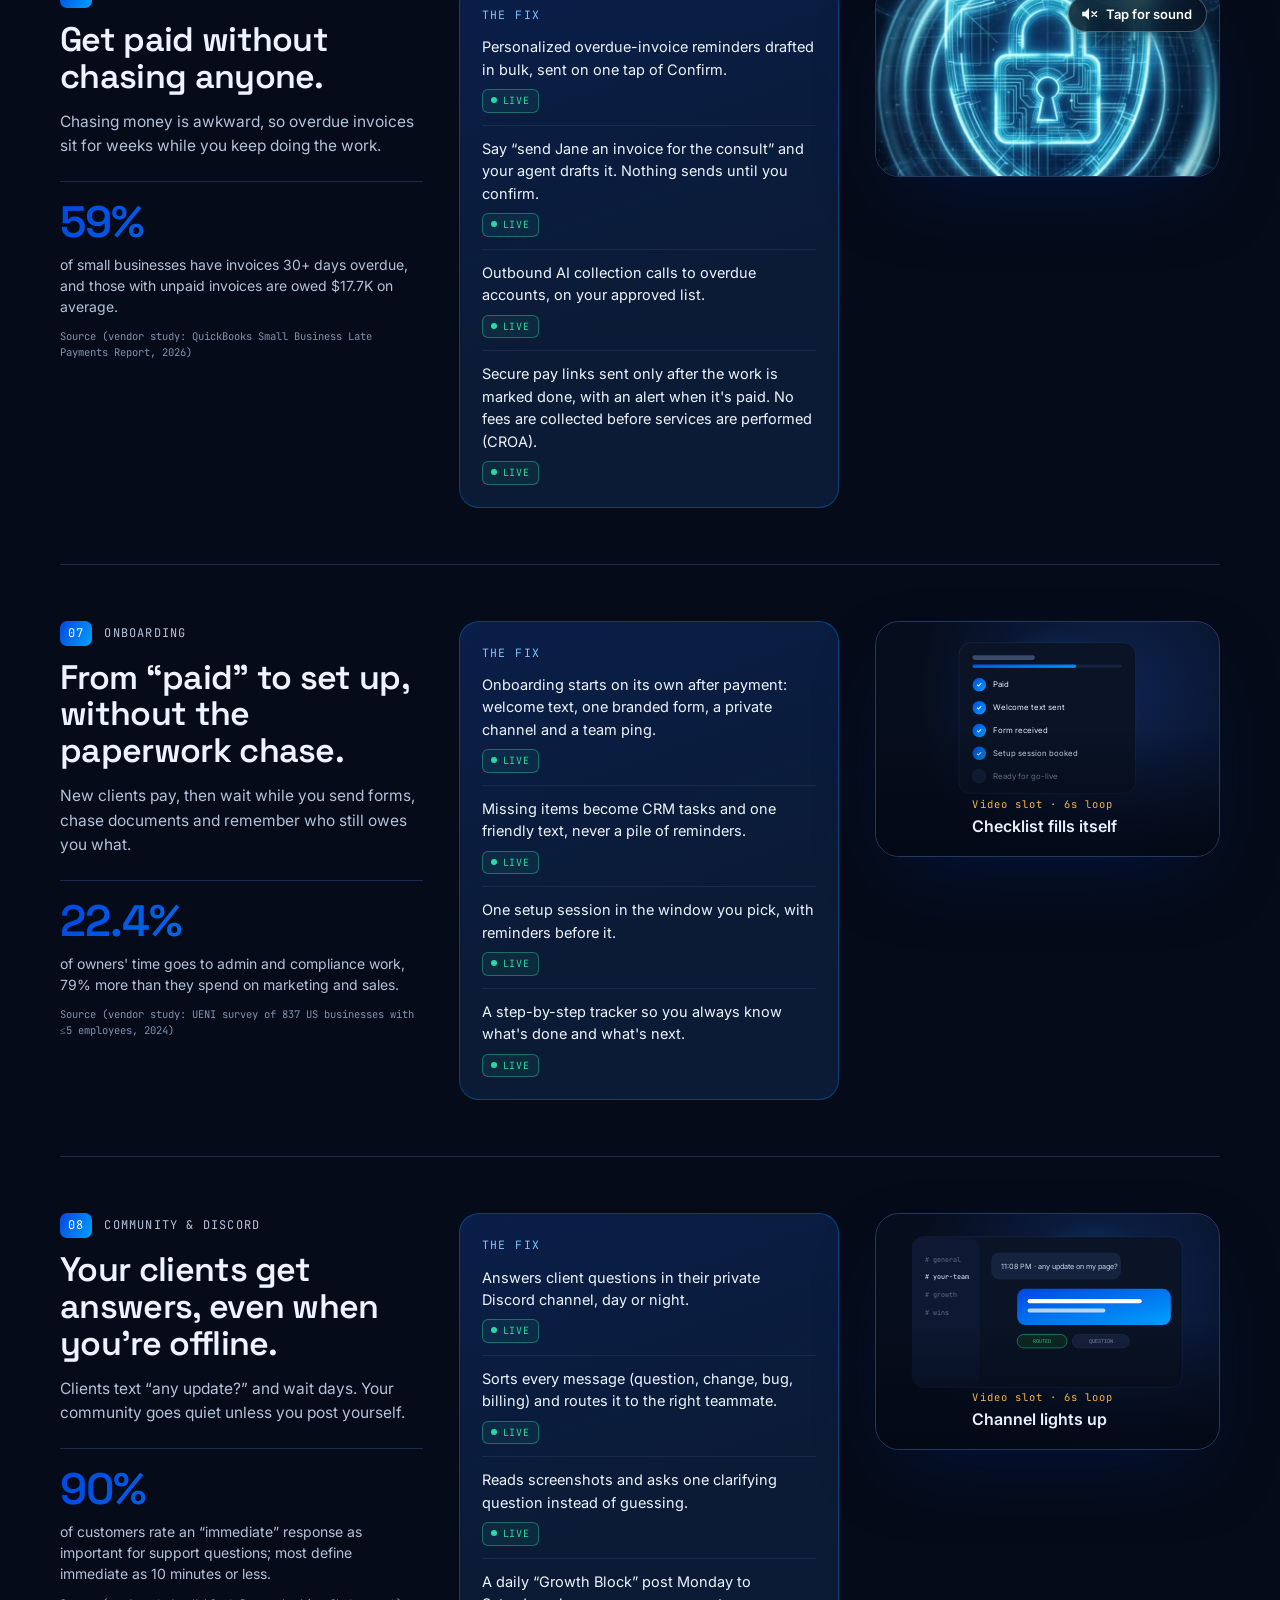
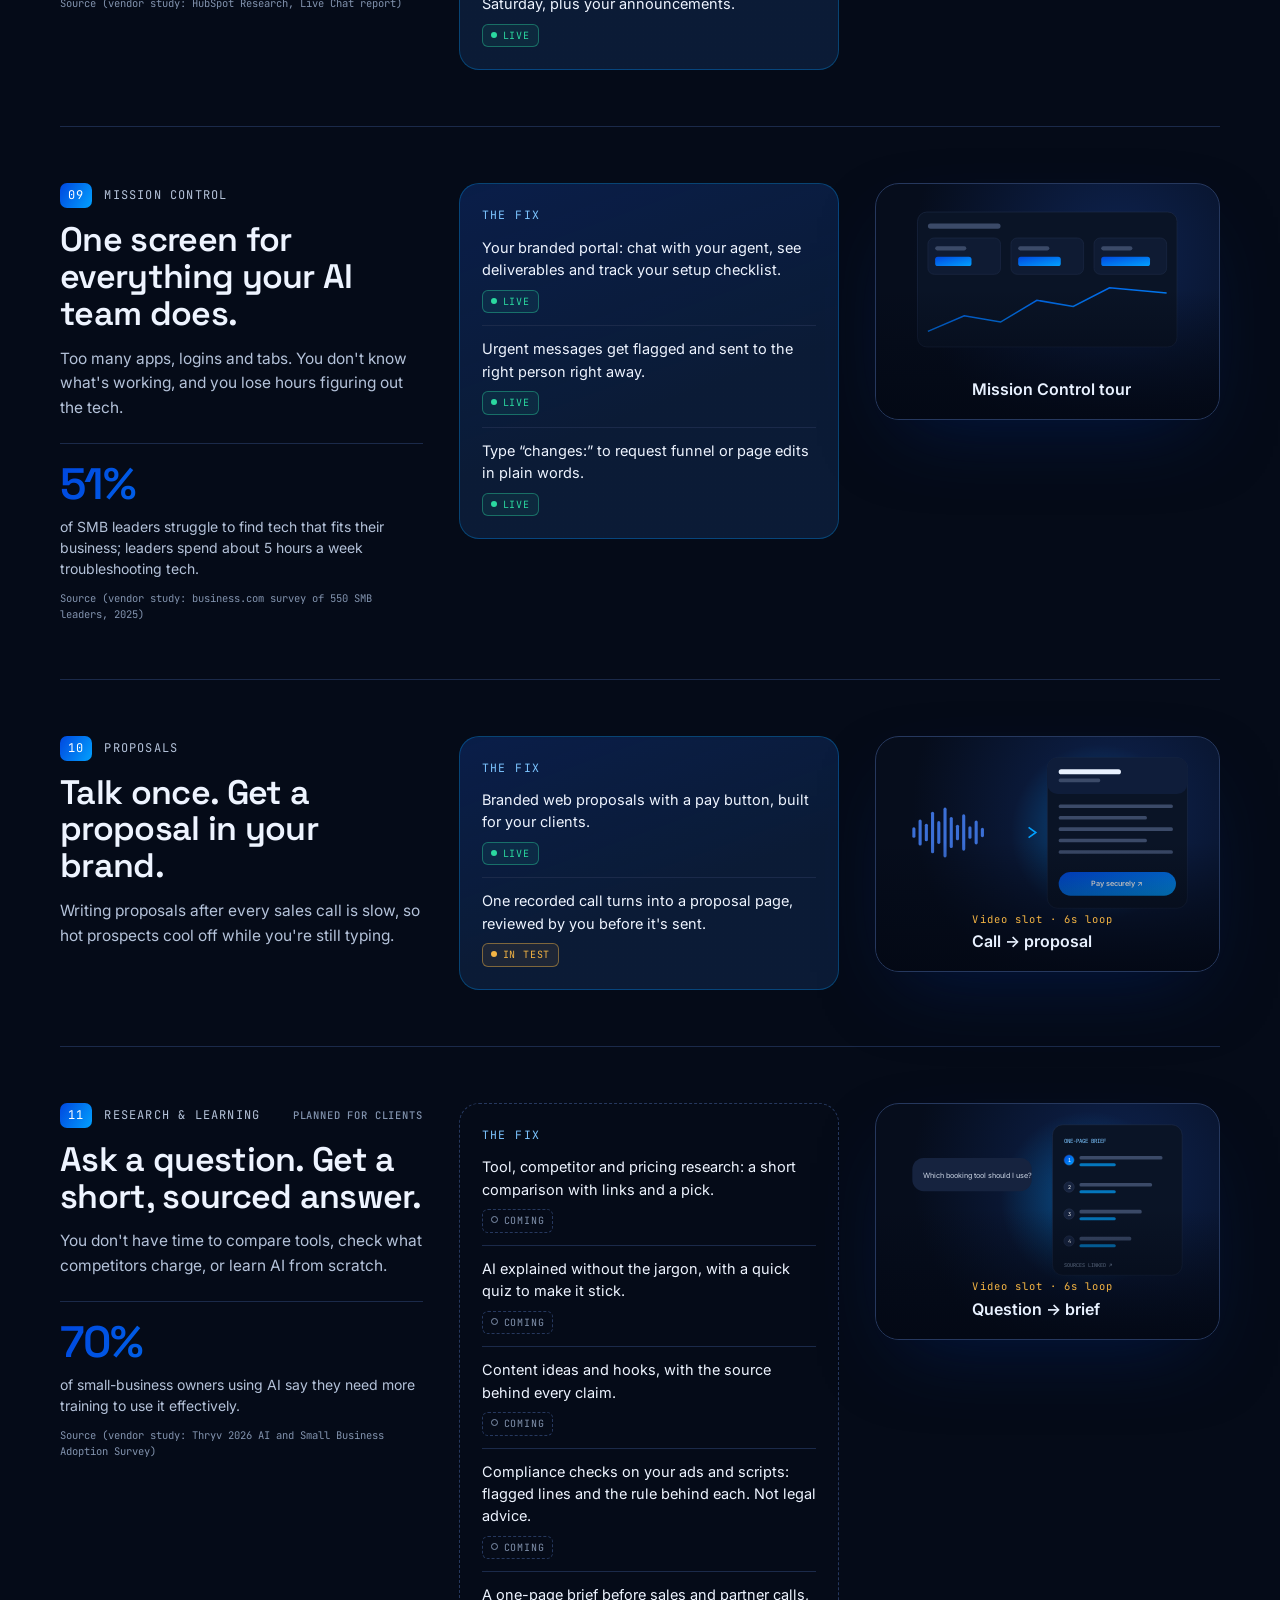
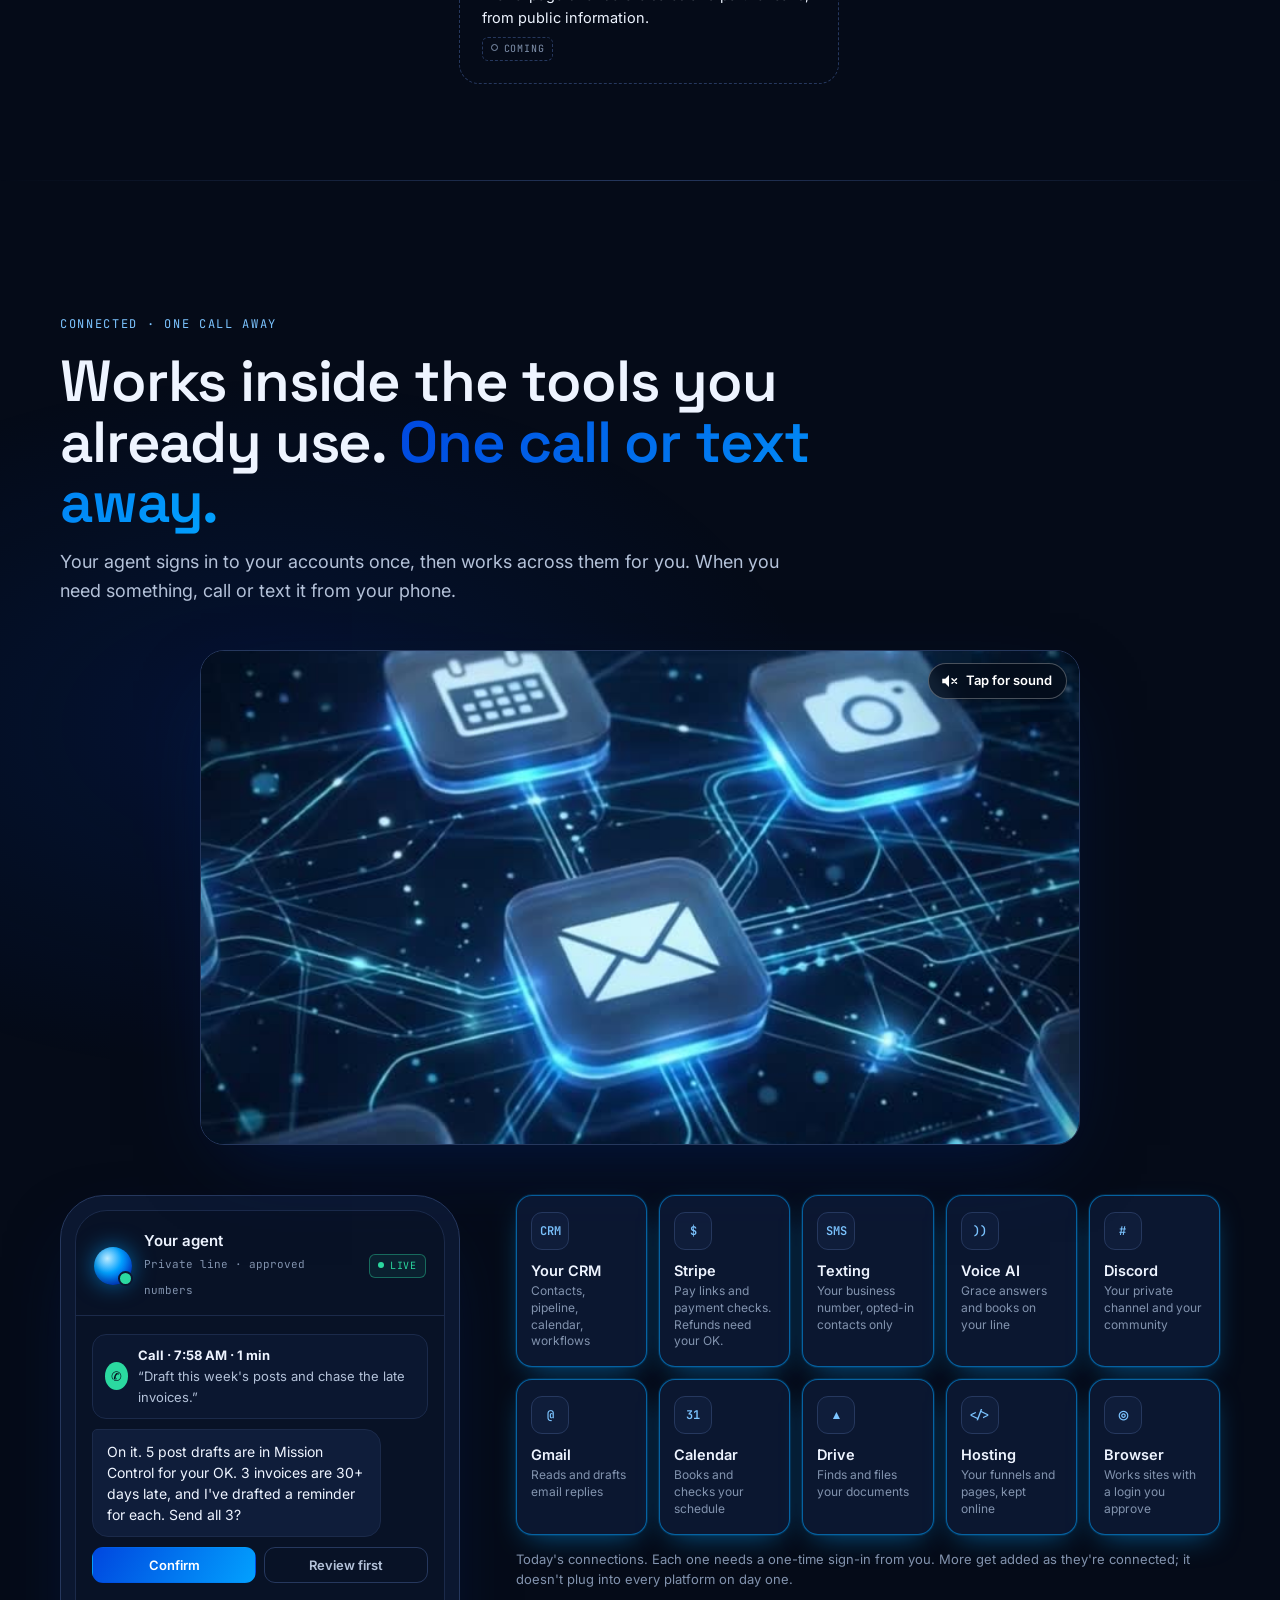
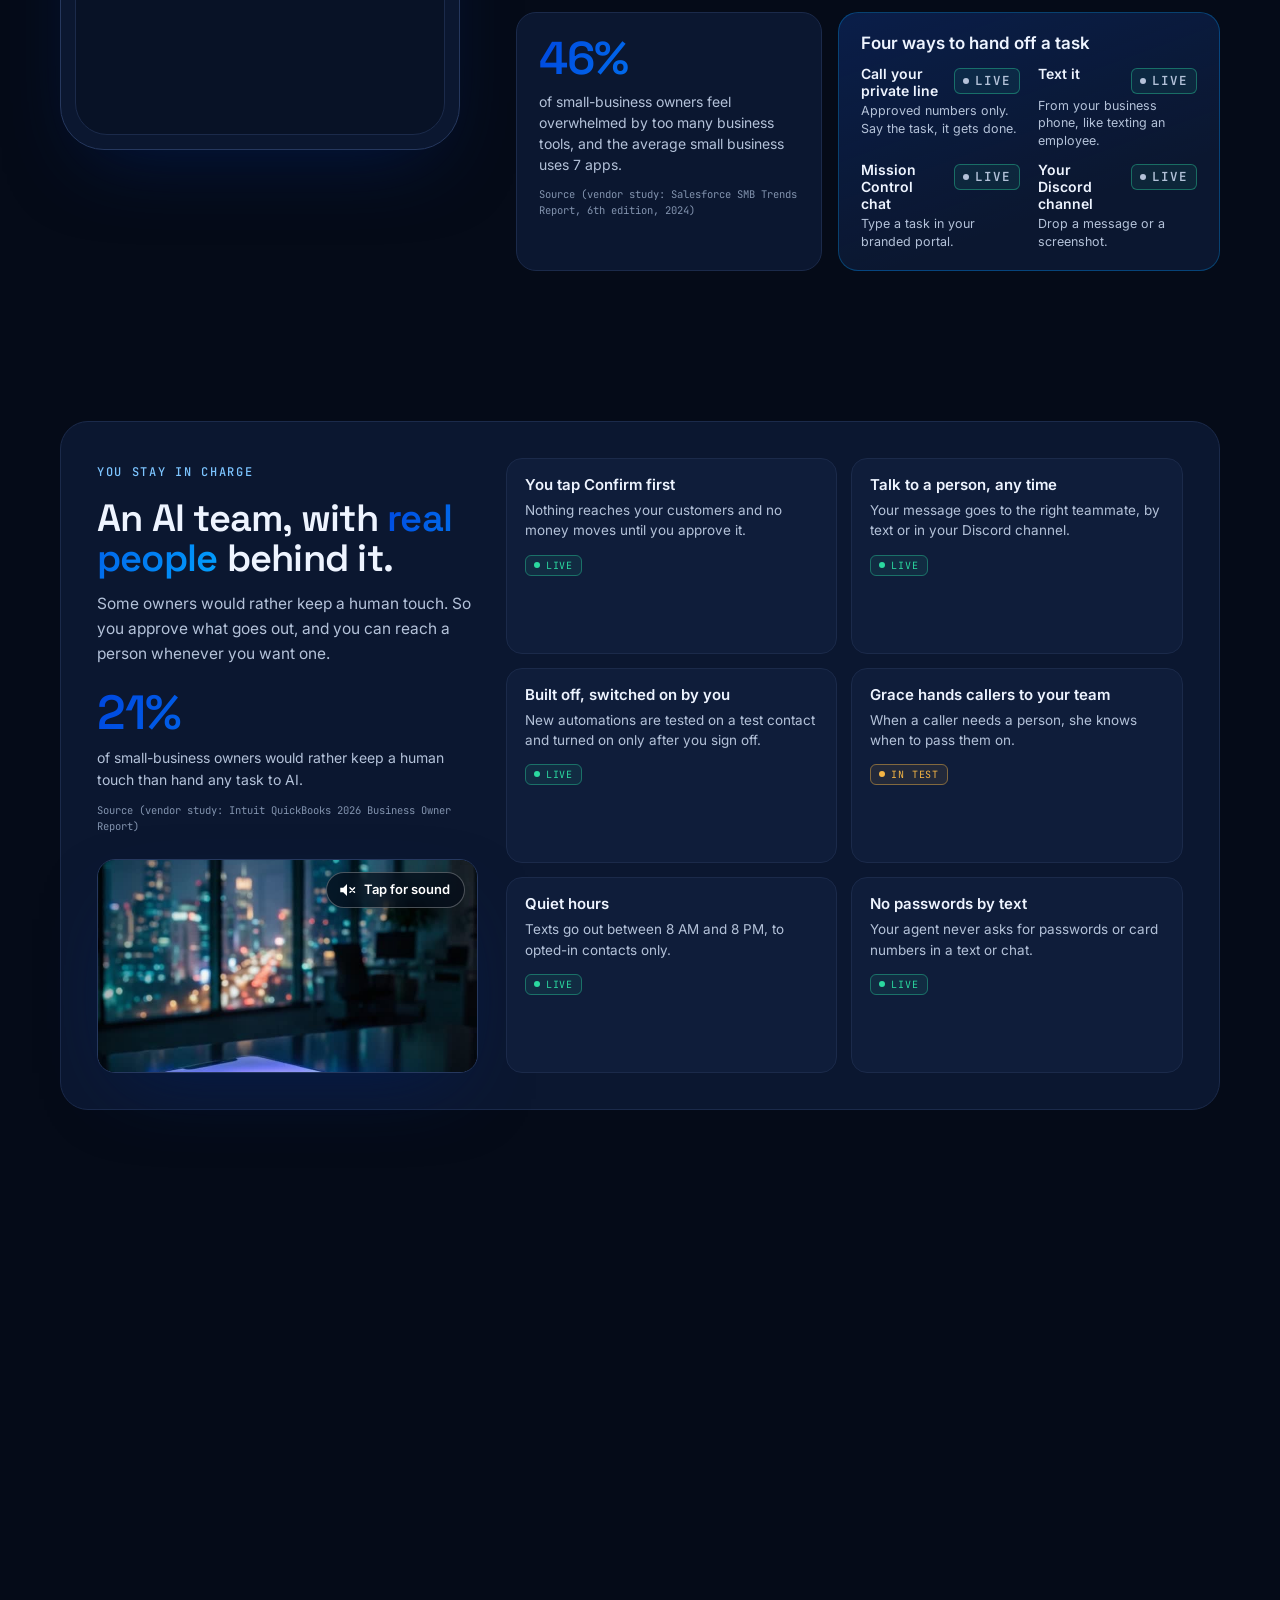
==== commit d5b832a6: "Video preview: 78s 'One Text' film moved to the very top under the nav (tour button + Call Grace liv" ====
--- a/video-preview/index.html
+++ b/video-preview/index.html
@@ -23,6 +23,12 @@
   <a class="btn btn-p" href="#offer" data-scroll>Book your call</a>
 </div></header>
 
+<section class="sec film film-top" id="one-text"><div class="wrap">
+  <div class="sh rv film-head"><span class="tag">The film · 78 seconds</span><h2>One text. <span class="gtext">Watch it get handled.</span></h2></div>
+  <figure class="film-vid" data-film><video controls playsinline webkit-playsinline muted preload="metadata" poster="media/one-text-full-w.jpg" aria-label="Conquest AI: One Text (78-second film)"><source src="media/one-text-full-w.mp4" type="video/mp4"><track kind="captions" srclang="en" label="English" src="media/one-text-full-w.vtt"></video><button class="vsound film-sound" type="button" aria-pressed="false"><span class="ic" aria-hidden="true"></span><span class="t">Tap for sound</span></button><figcaption class="vcap"><b>Conquest AI: One Text</b></figcaption></figure>
+  <div class="film-under"><button class="btn btn-g tour-btn" type="button" data-tour><svg viewBox="0 0 24 24" fill="currentColor" aria-hidden="true"><path d="M8 5v14l11-7z"/></svg> Watch the full 2.5-min tour</button><div class="call">Call Grace live: <b><a href="tel:+14078639276">(407) 863-9276</a></b> <span class="st st-live">Live</span></div></div>
+</div></section>
+
 <!-- ===== HERO ===== -->
 <section class="hero" id="top">
   <canvas id="core" aria-hidden="true"></canvas>
@@ -38,8 +44,6 @@
       <a class="btn btn-p" href="#offer" data-scroll>Book your call <svg viewBox="0 0 24 24" fill="none" stroke="currentColor" stroke-width="2.2"><path d="M5 12h14M13 6l6 6-6 6"/></svg></a>
       <a class="btn btn-g" href="#grace" data-scroll><span class="wave"><i style="height:8px"></i><i style="height:16px"></i><i style="height:11px"></i><i style="height:18px"></i><i style="height:7px"></i></span> Hear Grace answer</a>
     </div>
-    <div class="call">Call Grace live: <b><a href="tel:+14078639276">(407) 863-9276</a></b> <span class="st st-live">Live</span></div>
-    <div class="hero-vid"><figure class="video vid vid-hero" data-vid="highlight" data-eager><video muted playsinline loop preload="none" data-v="media/highlight-v" data-w="media/highlight-w" aria-label="Conquest AI in 60 seconds"></video><button class="vsound" type="button" aria-pressed="false"><span class="ic" aria-hidden="true"></span><span class="t">Tap for sound</span></button><figcaption class="vcap"><b>Conquest AI in 60 seconds</b></figcaption></figure><button class="btn btn-g tour-btn" type="button" data-tour><svg viewBox="0 0 24 24" fill="currentColor" aria-hidden="true"><path d="M8 5v14l11-7z"/></svg> Watch the full 2.5-min tour</button></div>
     <div class="hstats">
       <div><div class="k gtext"><span class="count" data-to="50" data-load>50</span>%</div><p>of small-business owners gave up sleep in the past year to keep up. Your new employee doesn't need any.</p><div class="src">Source (vendor study: Intuit QuickBooks 2026 Business Owner Report, 1,305 US owners)</div></div>
       <div><div class="k">24/7</div><p>Grace answers your calls, handles common questions and books the consult.</p></div>
@@ -51,10 +55,7 @@
 
 <div class="ribbon"><div class="wrap"><span>Built on your own accounts and number</span><span>Nothing goes out until you approve it</span><span>Real people behind your AI team</span><span>Results vary · nothing guaranteed</span></div></div>
 
-<section class="sec film" id="one-text"><div class="wrap">
-  <div class="sh rv film-head"><span class="tag">The film · 78 seconds</span><h2>One text. <span class="gtext">Watch it get handled.</span></h2></div>
-  <figure class="film-vid" data-film><video controls playsinline webkit-playsinline muted preload="metadata" poster="media/one-text-full-w.jpg" aria-label="Conquest AI: One Text (78-second film)"><source src="media/one-text-full-w.mp4" type="video/mp4"><track kind="captions" srclang="en" label="English" src="media/one-text-full-w.vtt"></video><button class="vsound film-sound" type="button" aria-pressed="false"><span class="ic" aria-hidden="true"></span><span class="t">Tap for sound</span></button><figcaption class="vcap"><b>Conquest AI: One Text</b></figcaption></figure>
-</div></section>
+<section class="sec hl-sec" id="in-60"><div class="wrap"><div class="hero-vid"><figure class="video vid vid-hero" data-vid="highlight" data-eager><video muted playsinline loop preload="none" data-v="media/highlight-v" data-w="media/highlight-w" aria-label="Conquest AI in 60 seconds"></video><button class="vsound" type="button" aria-pressed="false"><span class="ic" aria-hidden="true"></span><span class="t">Tap for sound</span></button><figcaption class="vcap"><b>Conquest AI in 60 seconds</b></figcaption></figure></div></div></section>
 
 <section class="buildfx" id="team"><canvas id="buildgl" aria-hidden="true"></canvas><div class="wrap bx-grid">
   <div class="bx-text"><span class="tag">Your AI team</span><h2>Built on your own <span class="gtext">accounts and number.</span></h2><p>Nothing goes out until you approve it. Real people behind your AI team, and you can reach a person whenever you want one.</p></div>
--- a/video-preview/css/video.css
+++ b/video-preview/css/video.css
@@ -104,3 +104,27 @@
   .bx-text h2{font-size:34px}.bx-text p{font-size:15.5px}
   .buildfx::after{background:linear-gradient(180deg,rgba(5,11,24,.5),transparent 25%,rgba(5,11,24,.55) 55%,rgba(5,11,24,.35) 85%,rgba(5,11,24,.6))}
 }
+/* v7 (Oct 27 2026): the 78s film is the first thing under the nav; tour button + 'Call Grace live' under it */
+.sec.film.film-top{position:relative;padding:128px 0 34px;background:radial-gradient(900px 480px at 50% 30%,rgba(31,111,255,.16),transparent 70%)}
+.film-top .film-head{margin-bottom:18px}
+@media (min-width:761px){.film-top .film-vid{width:min(100%,calc((100vh - 340px)*16/9))}}
+.film-under{display:flex;align-items:center;justify-content:center;flex-wrap:wrap;gap:12px 26px;max-width:1040px;margin:16px auto 0}
+.film-under .tour-btn{margin-top:0}
+.film-under .call{display:flex;align-items:center;gap:12px;font-size:14px;color:var(--muted)}
+.film-under .call b{color:var(--text);font-weight:600}
+.hero{min-height:760px}
+.hero .wrap{padding-top:72px}
+.sec.hl-sec{padding:72px 0 24px}
+.hl-sec .hero-vid{margin:0 auto}
+/* fixed nav: opaque glass so page content never shows through the logo / buttons when scrolling */
+.nav.fixed{background:rgba(5,11,24,.92);-webkit-backdrop-filter:blur(14px);backdrop-filter:blur(14px);border-bottom:1px solid var(--line)}
+@media (max-width:760px){
+  .sec.film.film-top{padding:104px 0 22px}
+  .film-under{flex-direction:column;gap:12px;margin-top:14px}
+  .film-under .call{font-size:13px}
+  .hero{min-height:0}
+  #core{top:10px}
+  .hero .wrap{padding-top:300px}
+  .sec.hl-sec{padding:48px 0 12px}
+}
+@media (min-width:761px) and (max-width:1100px){.nav .wrap{gap:14px}.nav nav a{white-space:nowrap;padding:7px 9px;font-size:12.5px}.nav nav a i{margin-right:4px}}
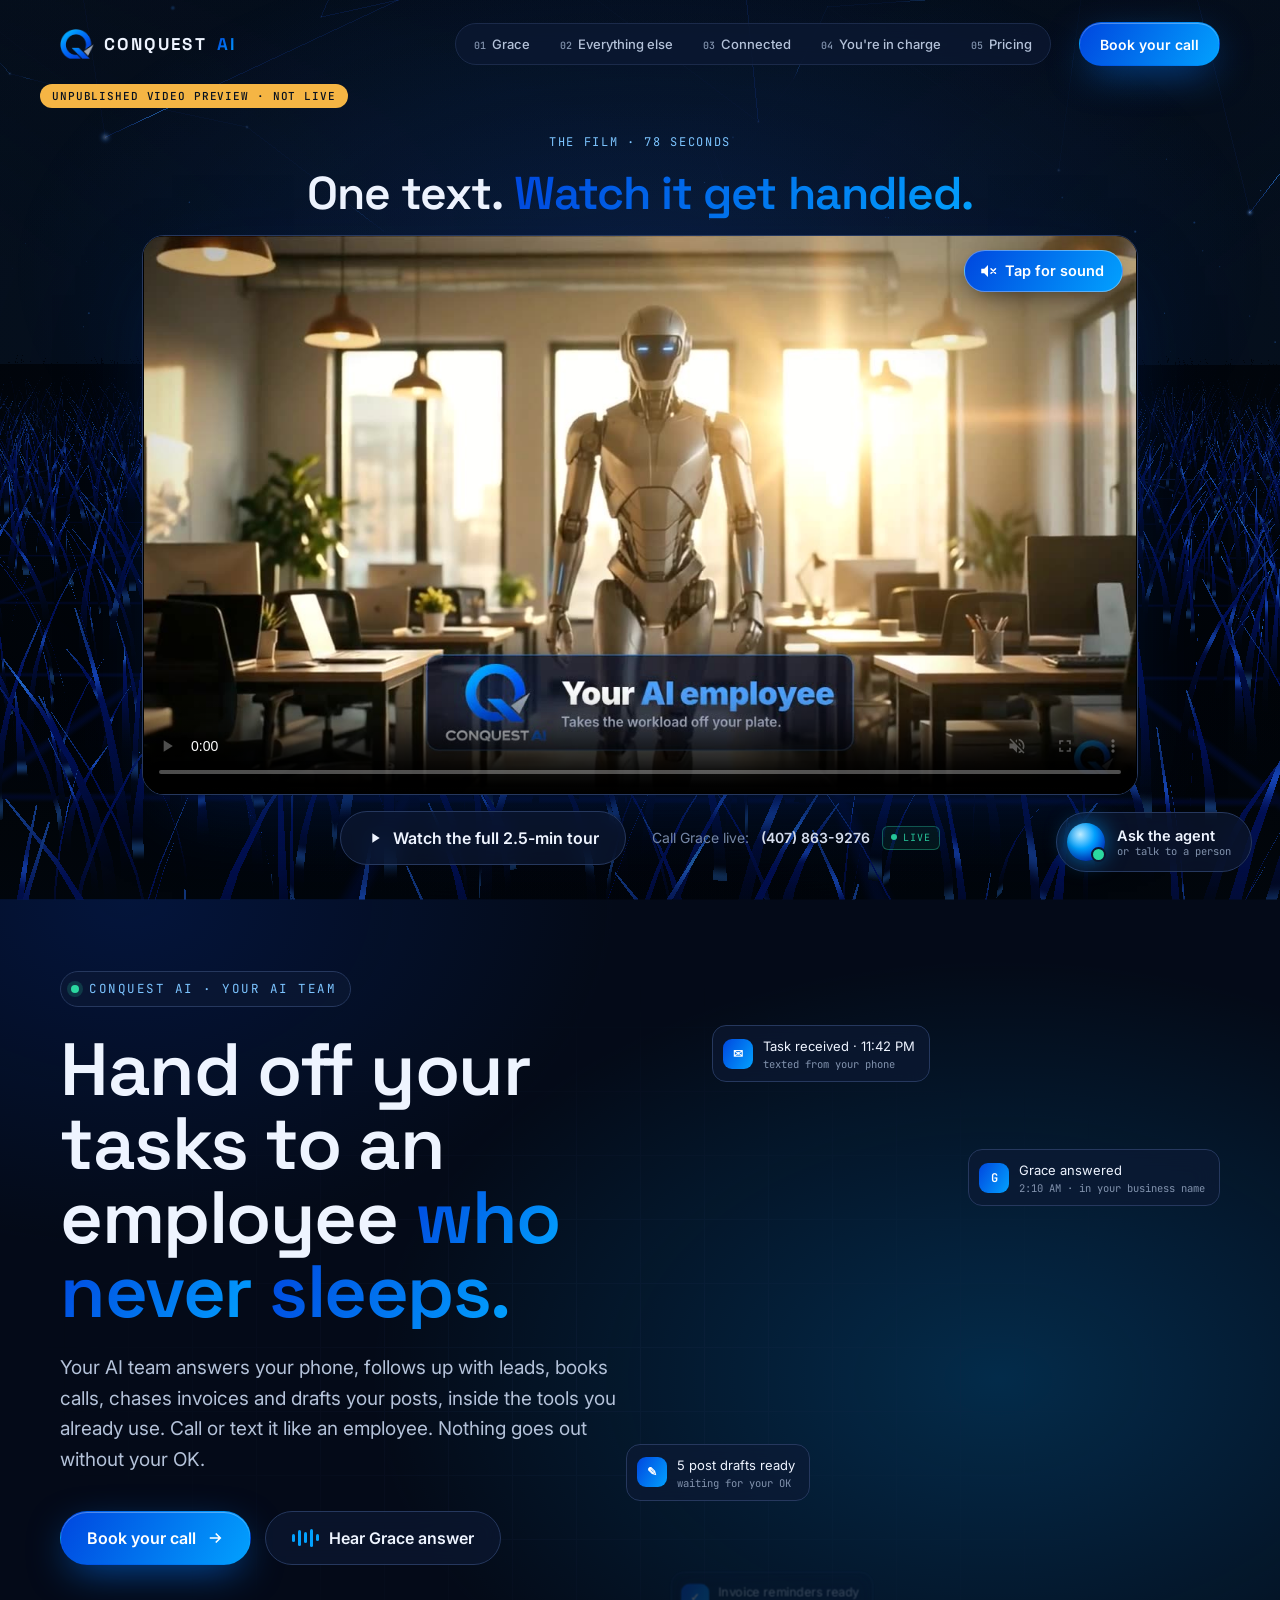
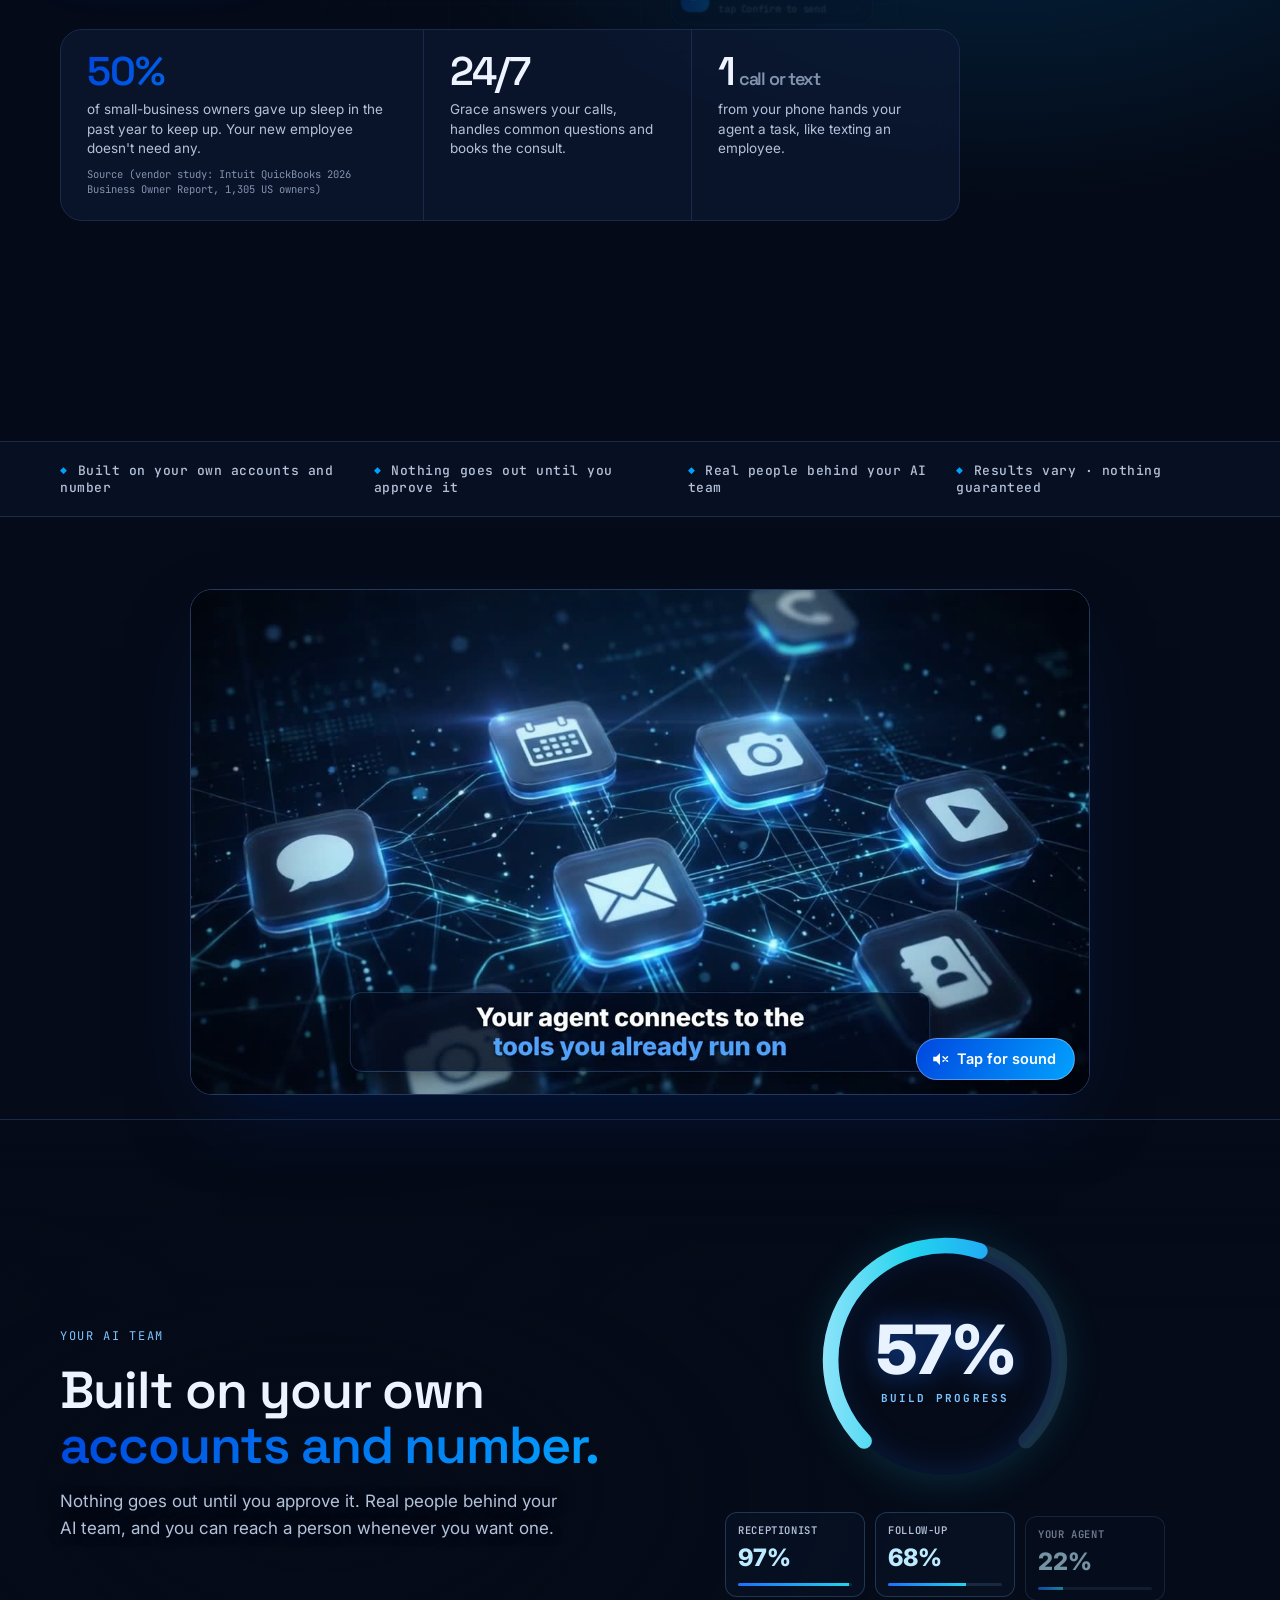
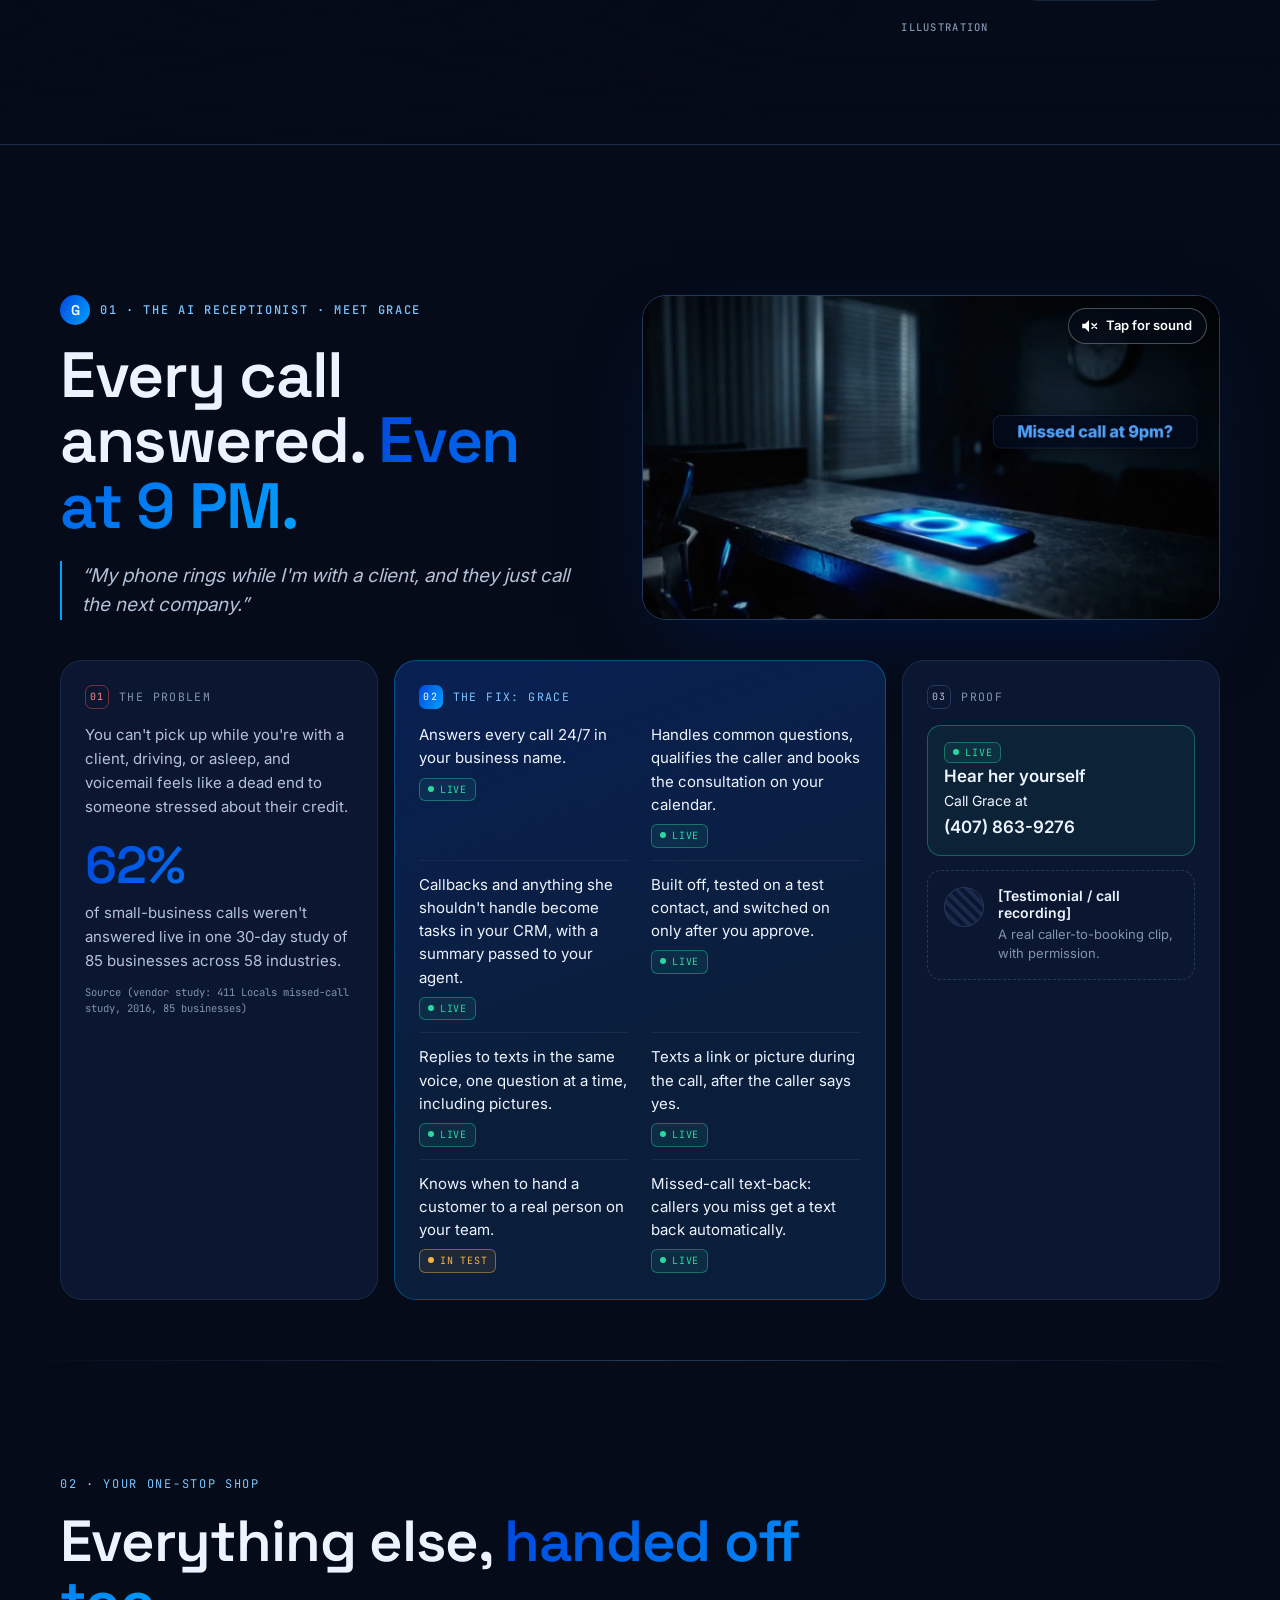
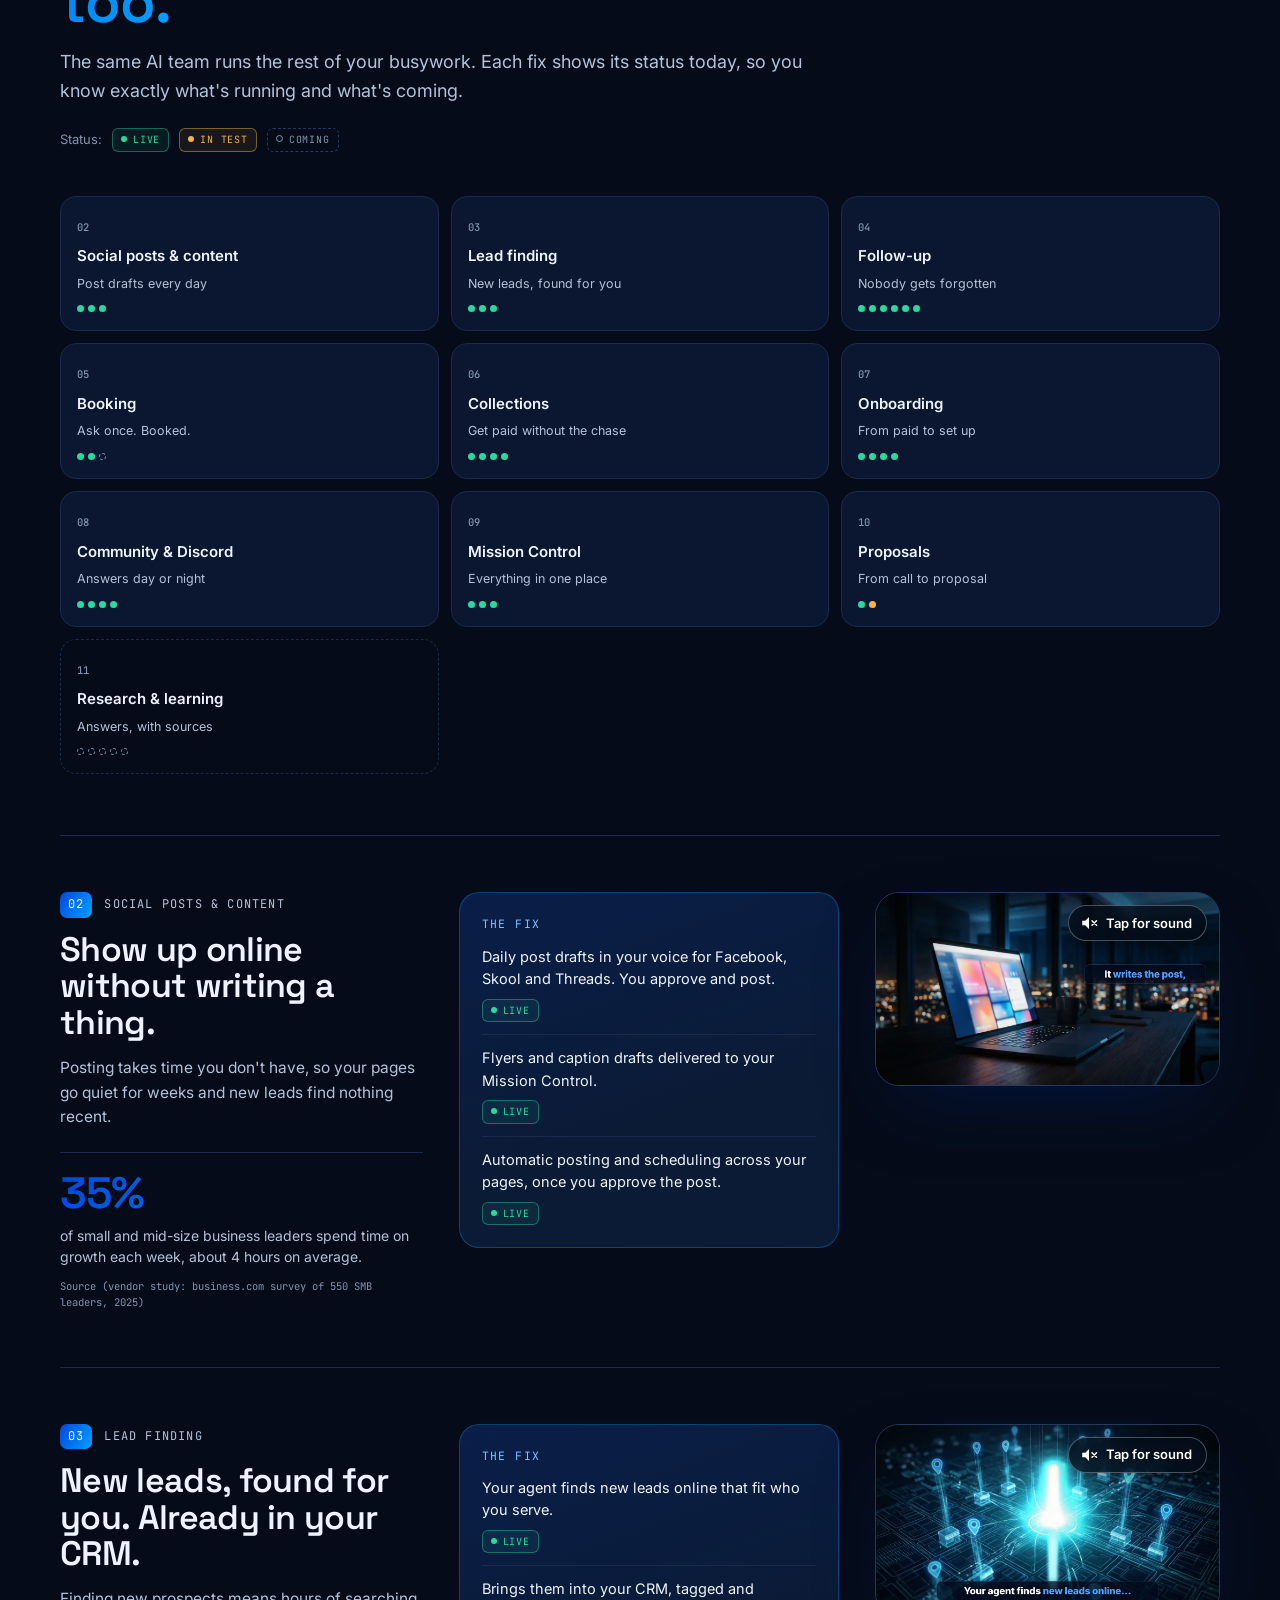
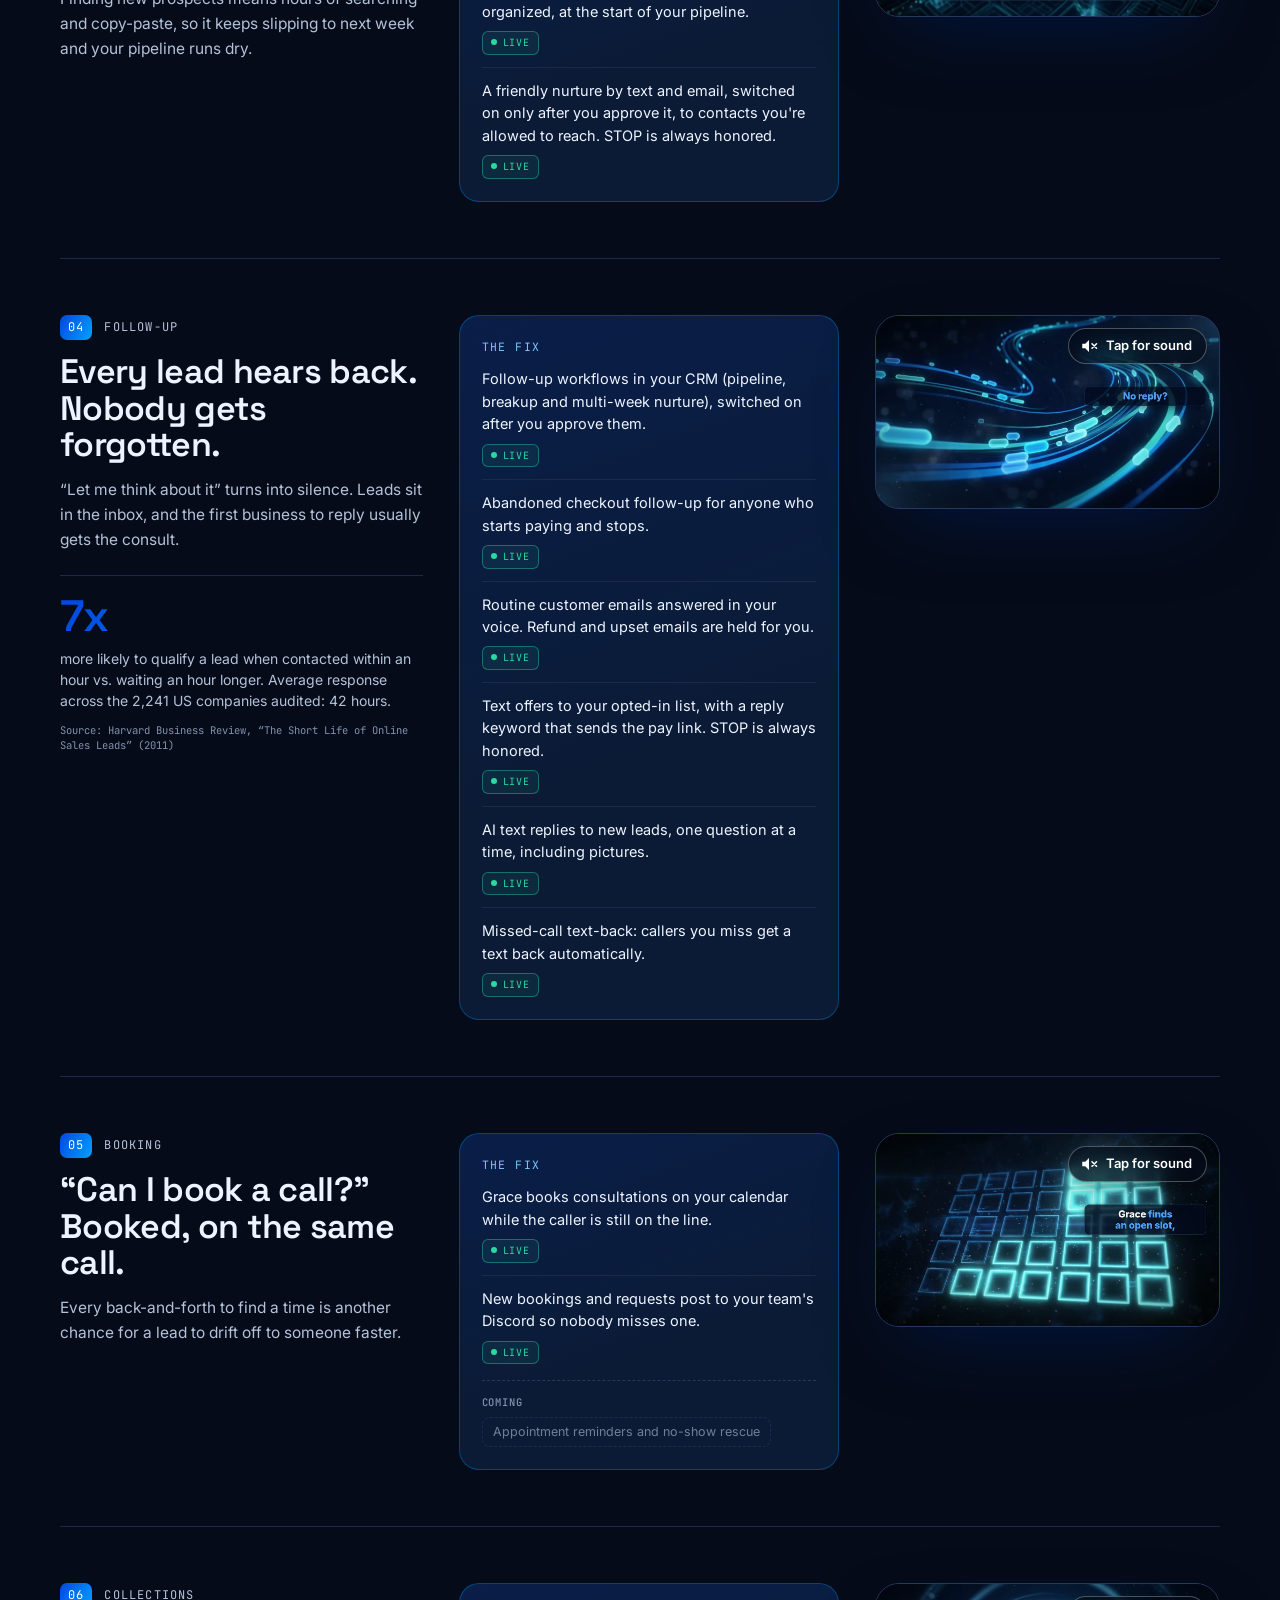
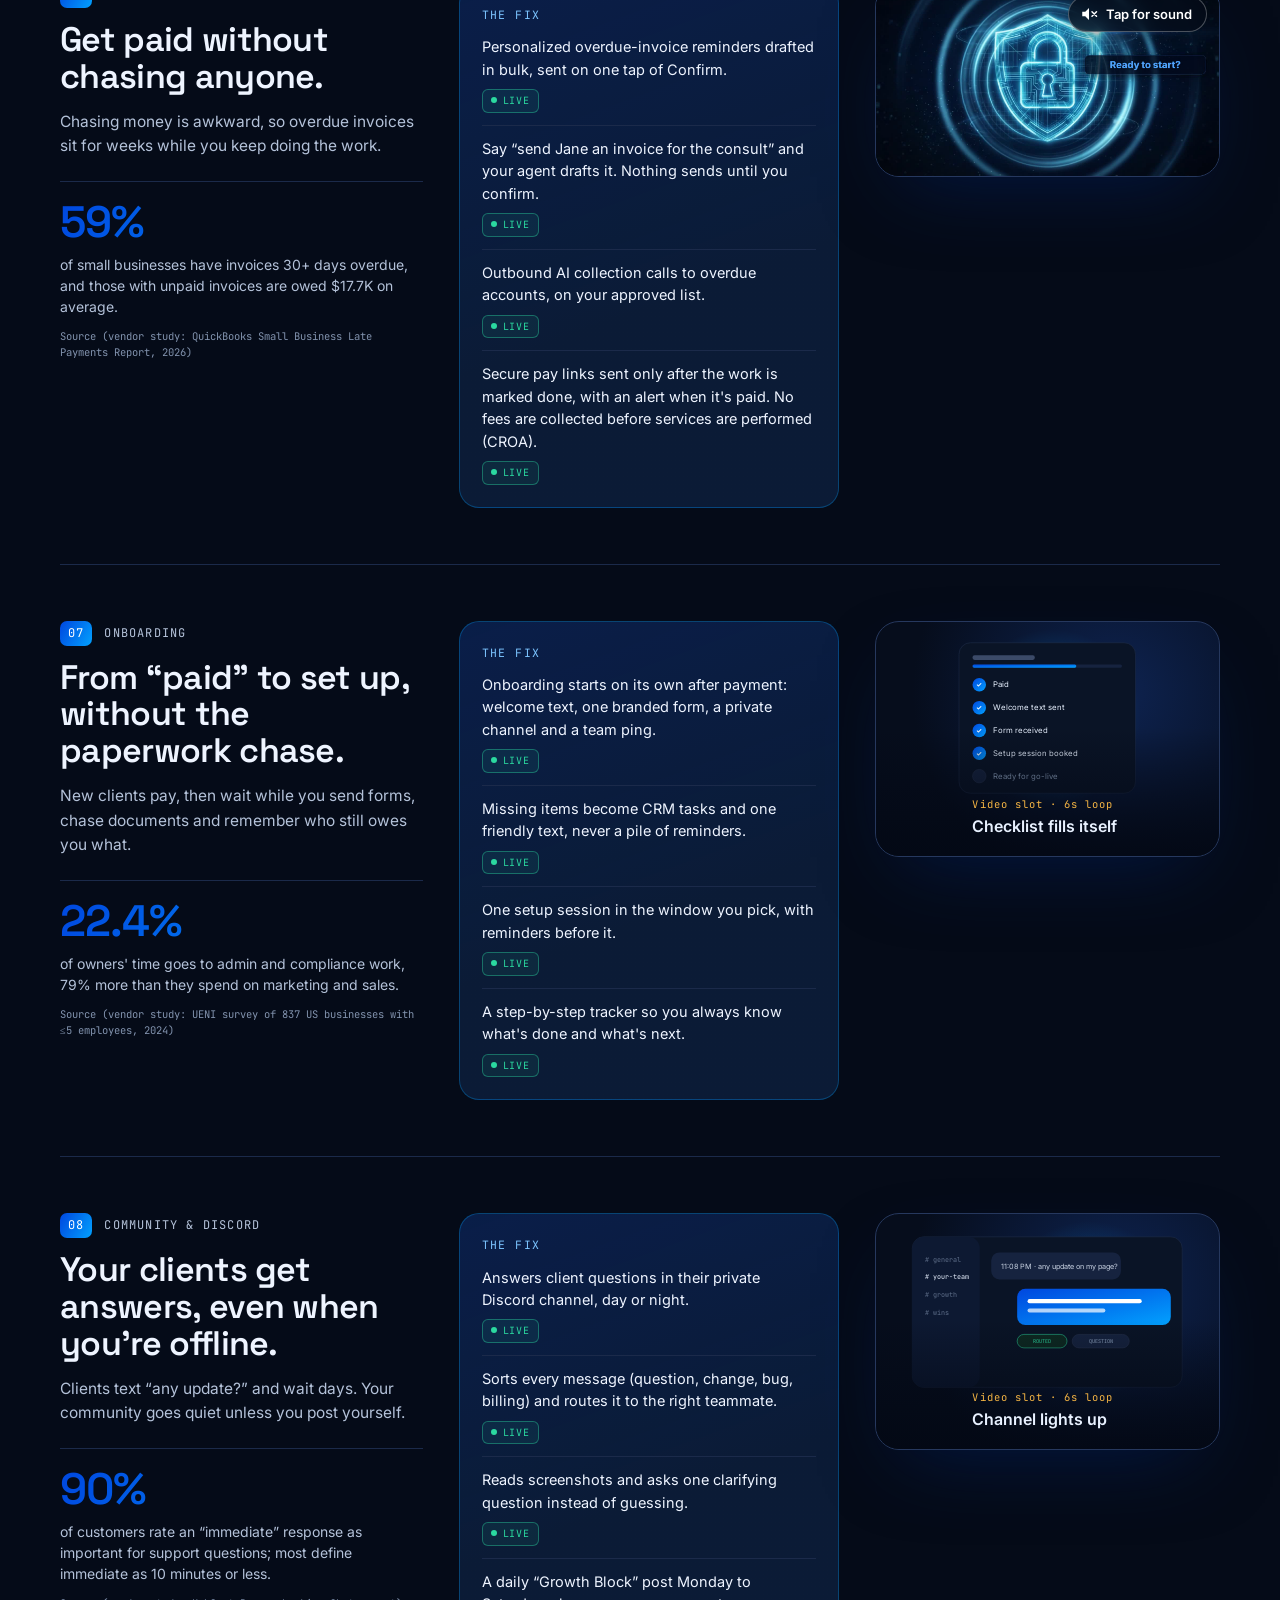
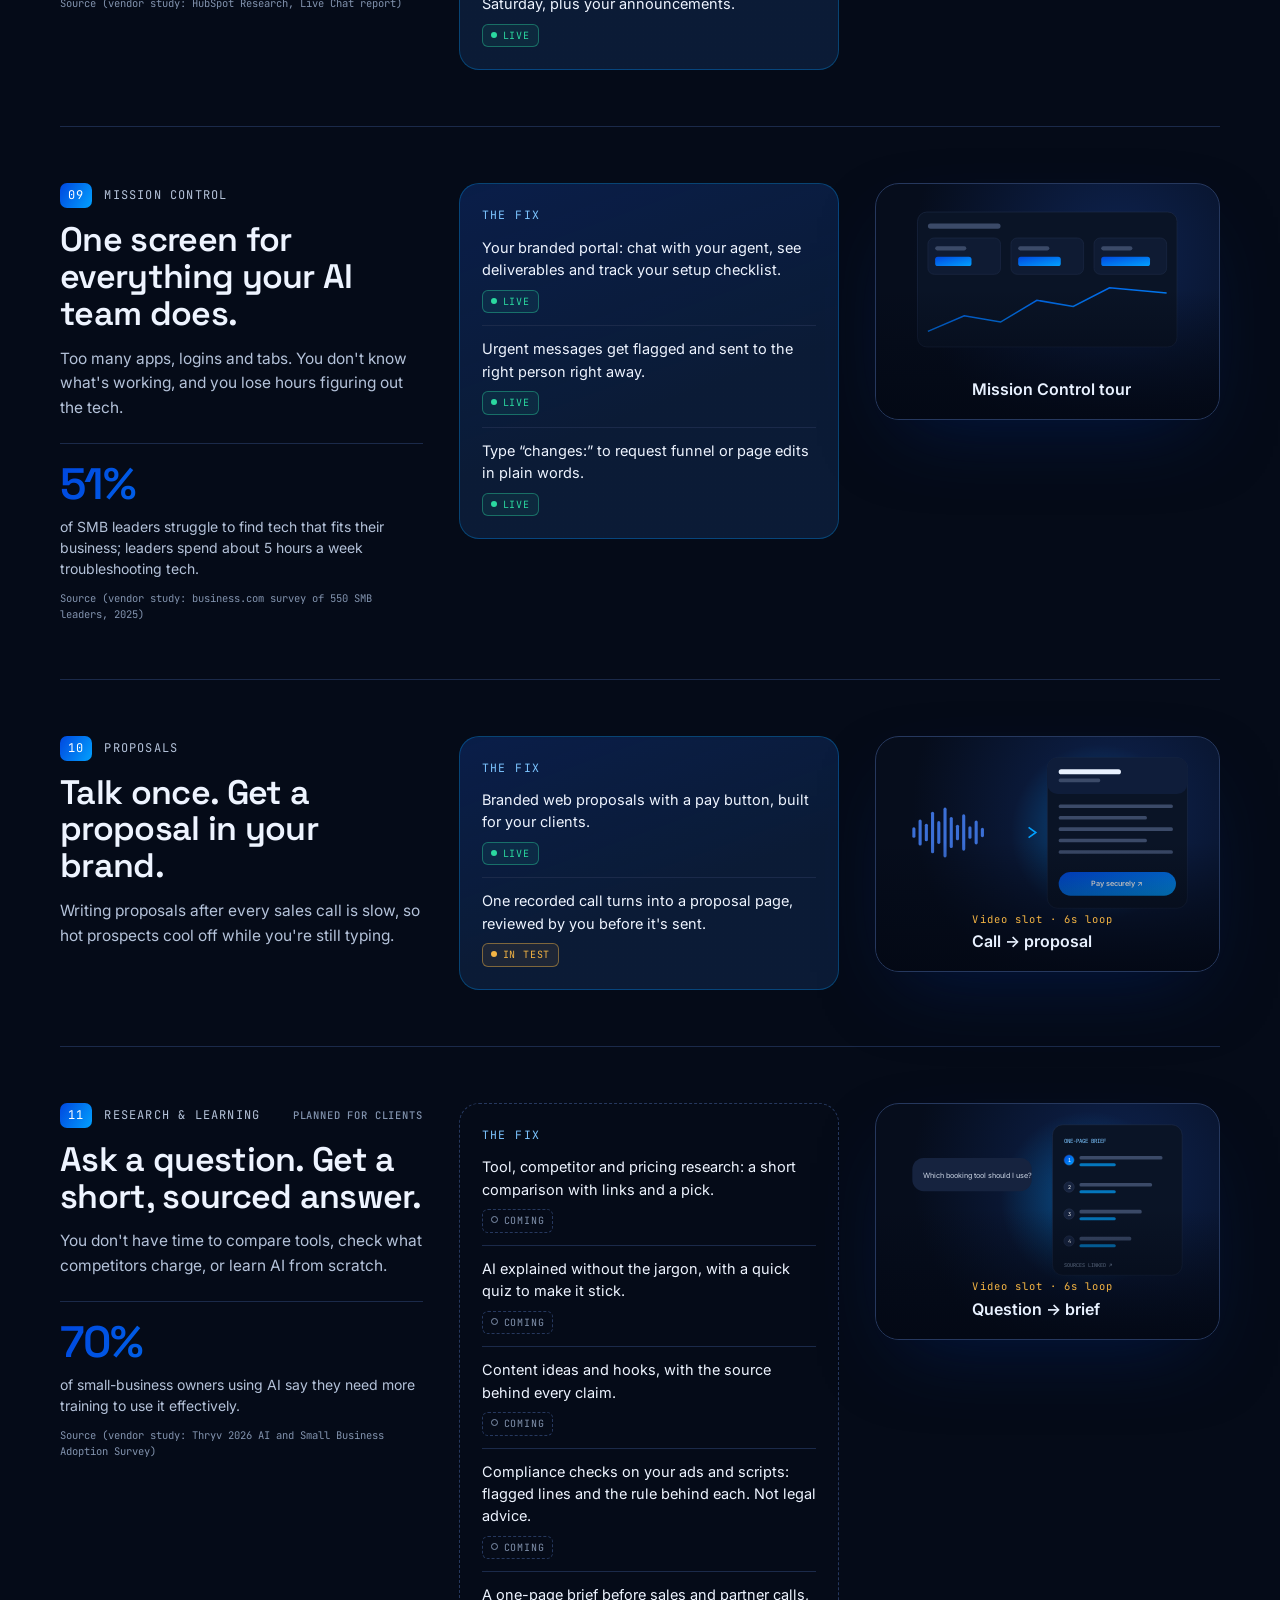
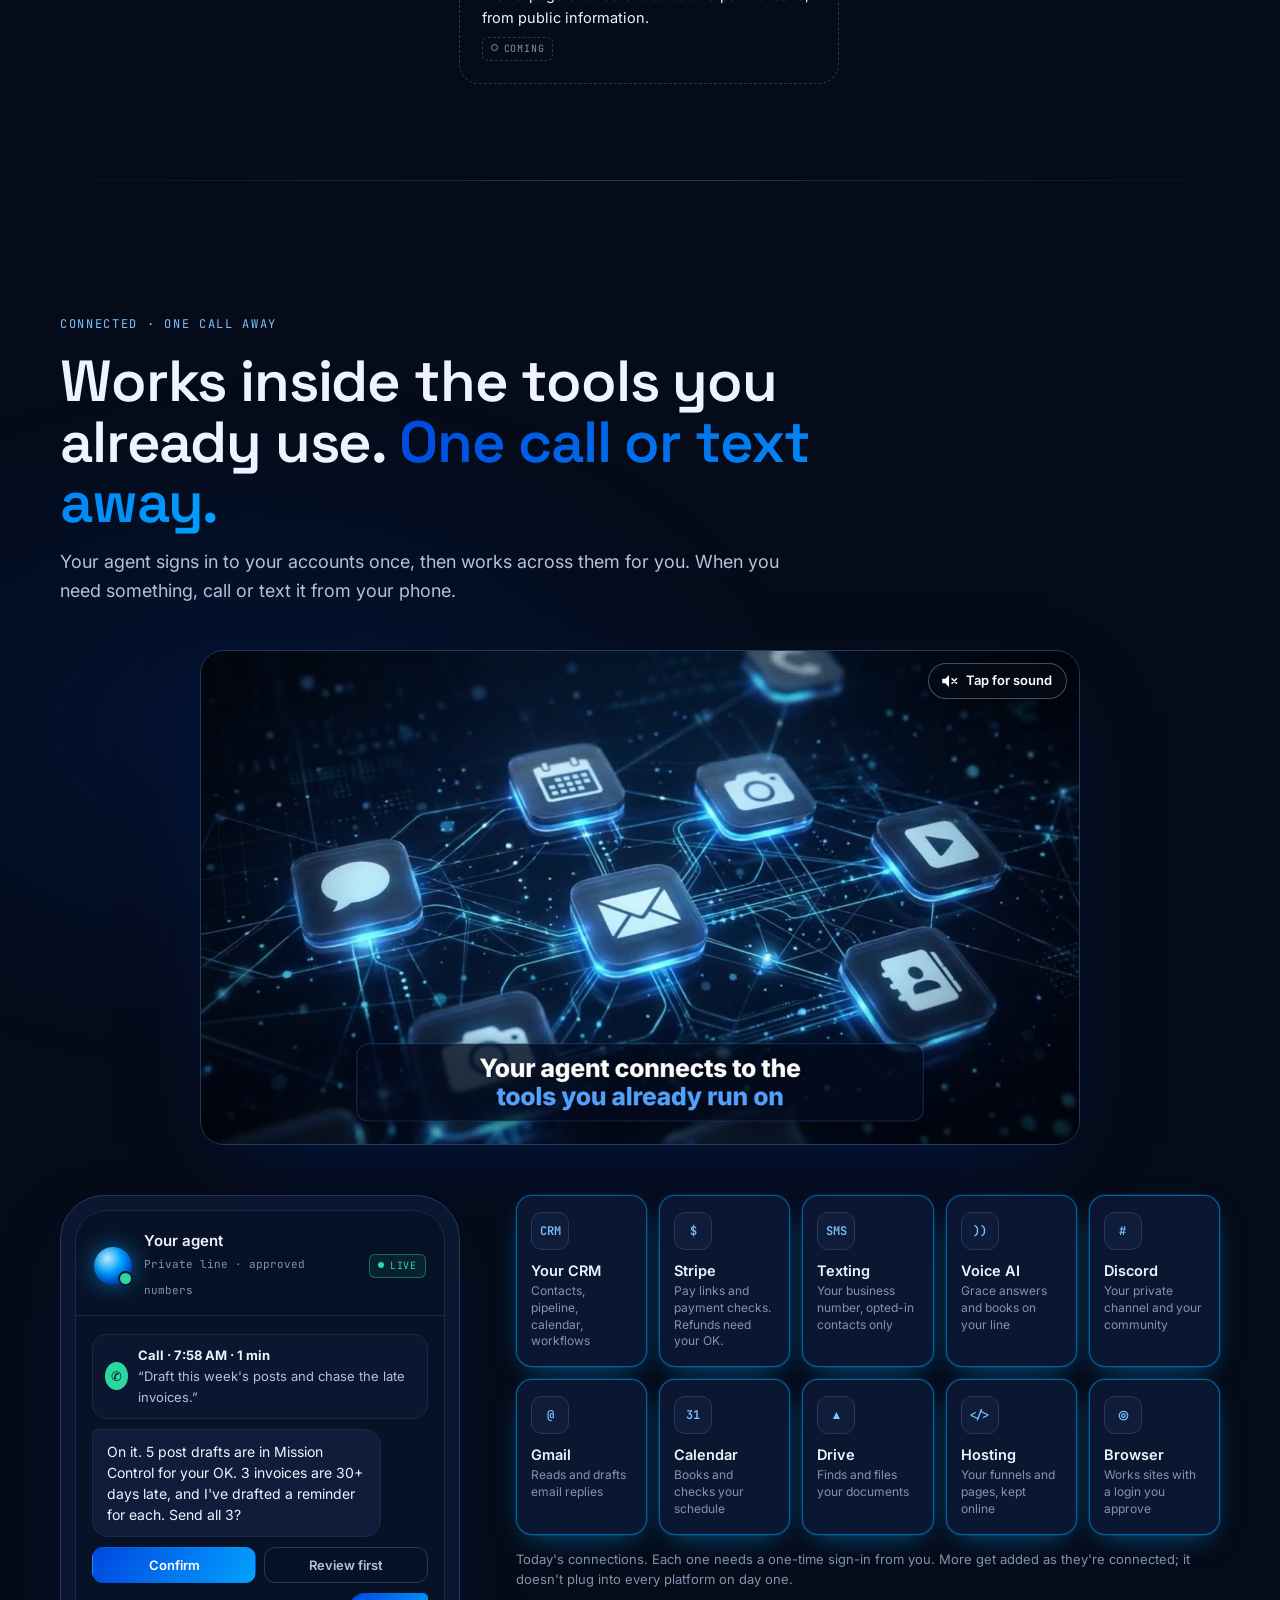
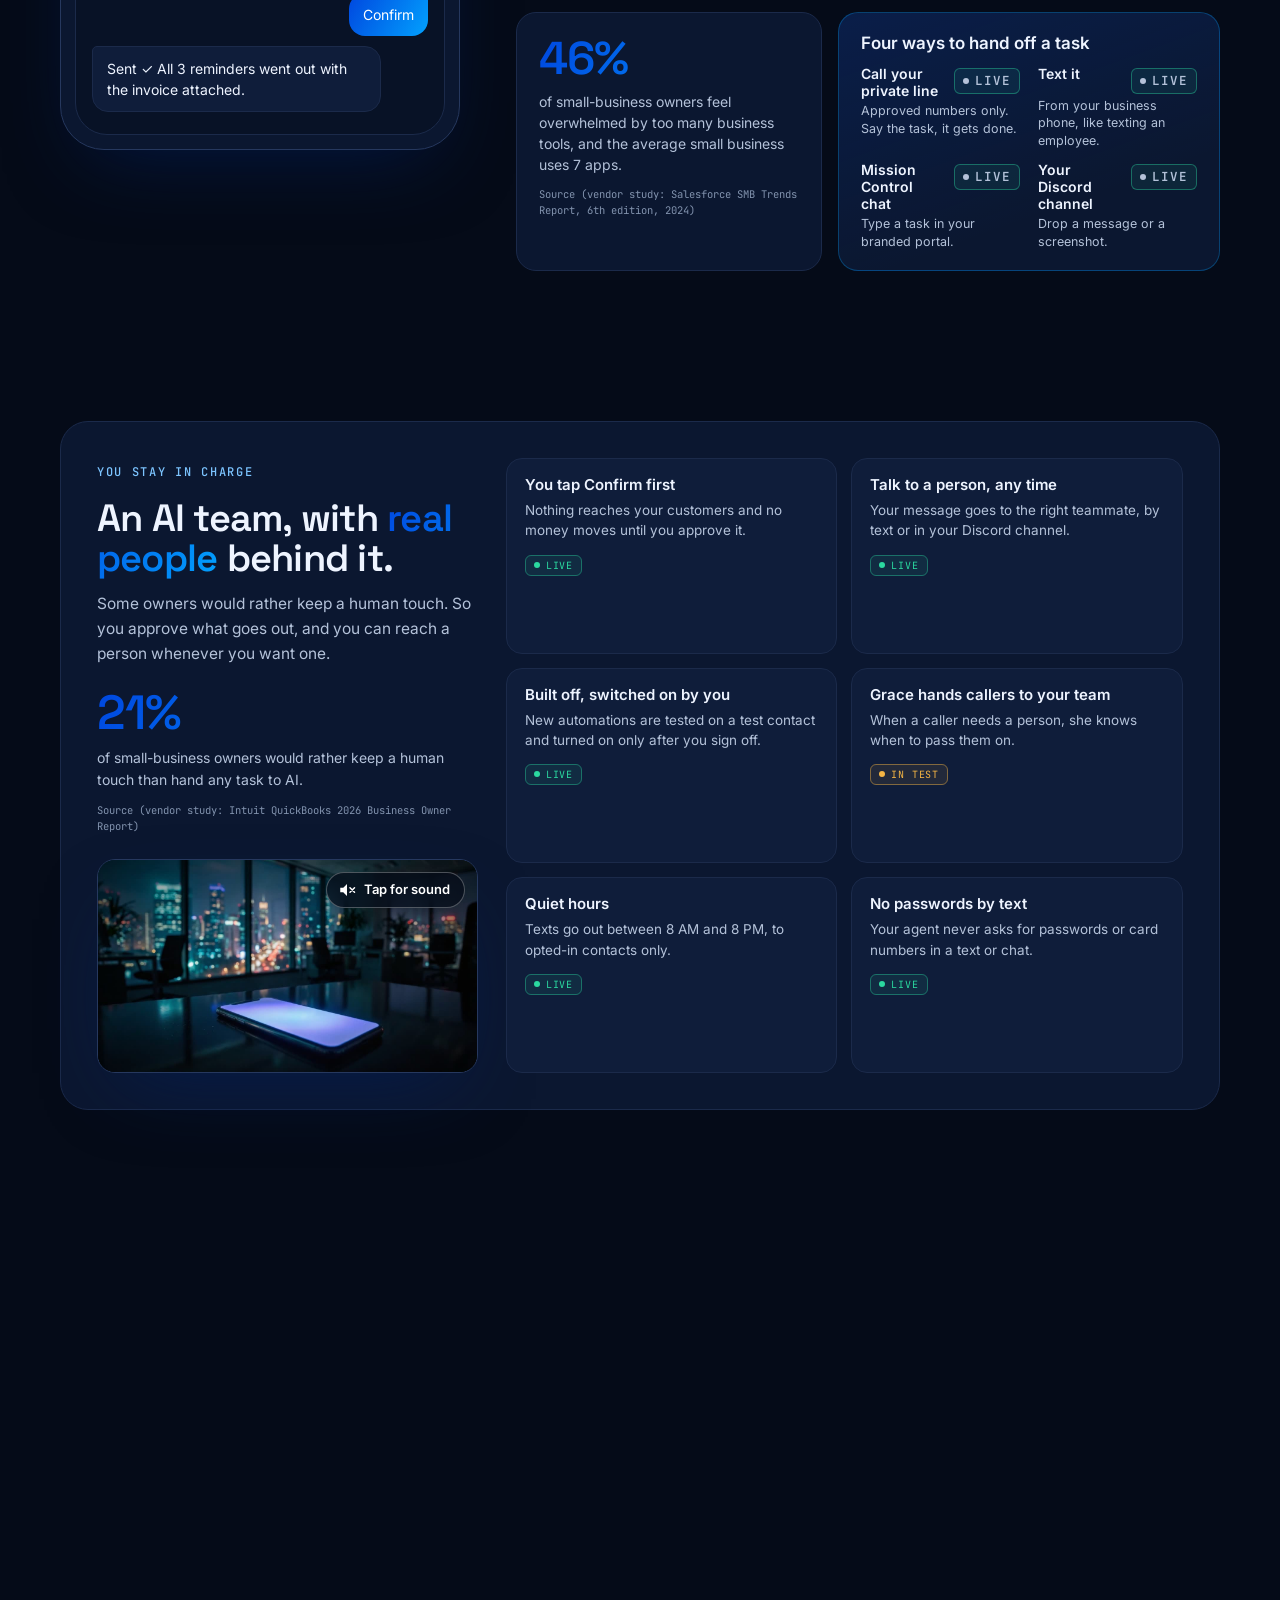
==== commit 0d213e66: "video-preview v8: fixed 3D signal-strand scroll background (ported from interactive preview), phone-" ====
--- a/video-preview/index.html
+++ b/video-preview/index.html
@@ -15,6 +15,7 @@
 <!-- GENERATED by tools/gen.py from tools/body.html. Local build, milestone 1. Not deployed. -->
 </head>
 <body>
+<div class="bgfield" id="bgfield" aria-hidden="true"><canvas></canvas></div>
 <div class="m1-flag" role="note">Unpublished video preview · not live</div>
 
 <header class="nav"><div class="wrap">
@@ -267,6 +268,7 @@
 <script type="module" src="js/main.js"></script>
 <script src="js/video.js" defer></script>
 <script src="js/film.js" defer></script>
+<script type="module" src="js/bgfield.js"></script>
 <script type="module" src="js/grass.js"></script>
 <script type="module" src="js/orb.js"></script>
 <script type="module" src="js/buildfx.js"></script>
--- a/video-preview/css/video.css
+++ b/video-preview/css/video.css
@@ -128,3 +128,15 @@
   .sec.hl-sec{padding:48px 0 12px}
 }
 @media (min-width:761px) and (max-width:1100px){.nav .wrap{gap:14px}.nav nav a{white-space:nowrap;padding:7px 9px;font-size:12.5px}.nav nav a i{margin-right:4px}}
+/* v8 (Oct 27 2026): fixed 3D signal-strand field behind the whole page (js/bgfield.js), ported from the interactive preview */
+html:has(#bgfield){background:var(--bg)}
+body:has(#bgfield){background:transparent}
+.bgfield{position:fixed;inset:0;z-index:-1;pointer-events:none;background:#06101F}
+.bgfield canvas{display:block;width:100%;height:100%;opacity:.75}
+/* readability scrim: darkens the middle column where text sits, lets the field breathe at the edges */
+.bgfield::after{content:"";position:absolute;inset:0;background:radial-gradient(70% 60% at 50% 42%,rgba(5,11,24,.55),rgba(5,11,24,.18) 70%,transparent),linear-gradient(180deg,rgba(5,11,24,.35),transparent 30%,transparent 75%,rgba(5,11,24,.25))}
+.bgfield.static{background:radial-gradient(70% 45% at 50% 100%,rgba(31,111,255,.28),transparent 72%),radial-gradient(50% 40% at 80% 20%,rgba(34,211,238,.10),transparent 70%),repeating-linear-gradient(100deg,rgba(124,196,255,.07) 0 1px,transparent 1px 8px),linear-gradient(180deg,#050B18,#081428 60%,#0B1730)}
+.bgfield.static canvas{display:none}
+/* let the field show through the hero (its own orb + glows stay on top) */
+body:has(#bgfield) .hero{background:radial-gradient(900px 600px at 78% 42%,var(--hero-glow),transparent 70%),radial-gradient(700px 500px at 10% 0%,rgba(0,71,223,.18),transparent 70%),rgba(5,11,24,.5)}
+body:has(#bgfield) .ribbon{background:rgba(9,18,38,.82);-webkit-backdrop-filter:blur(6px);backdrop-filter:blur(6px)}
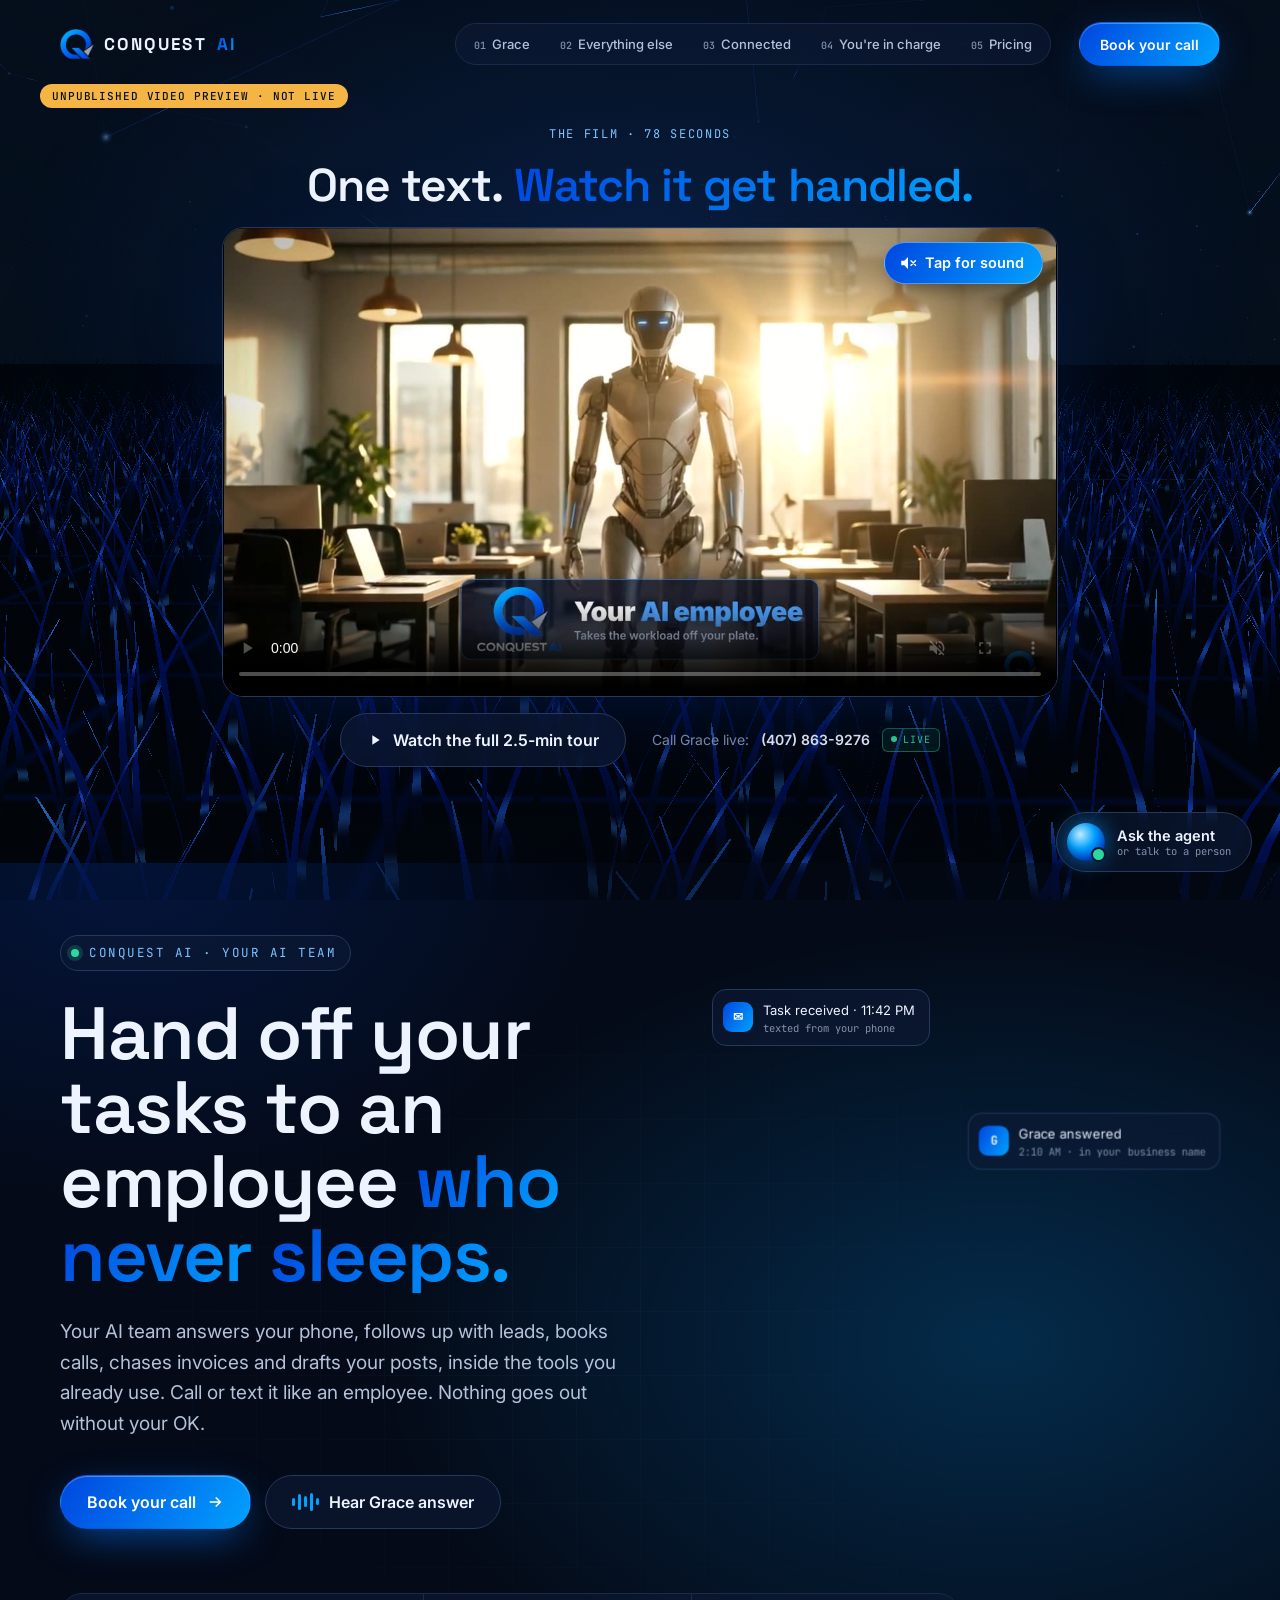
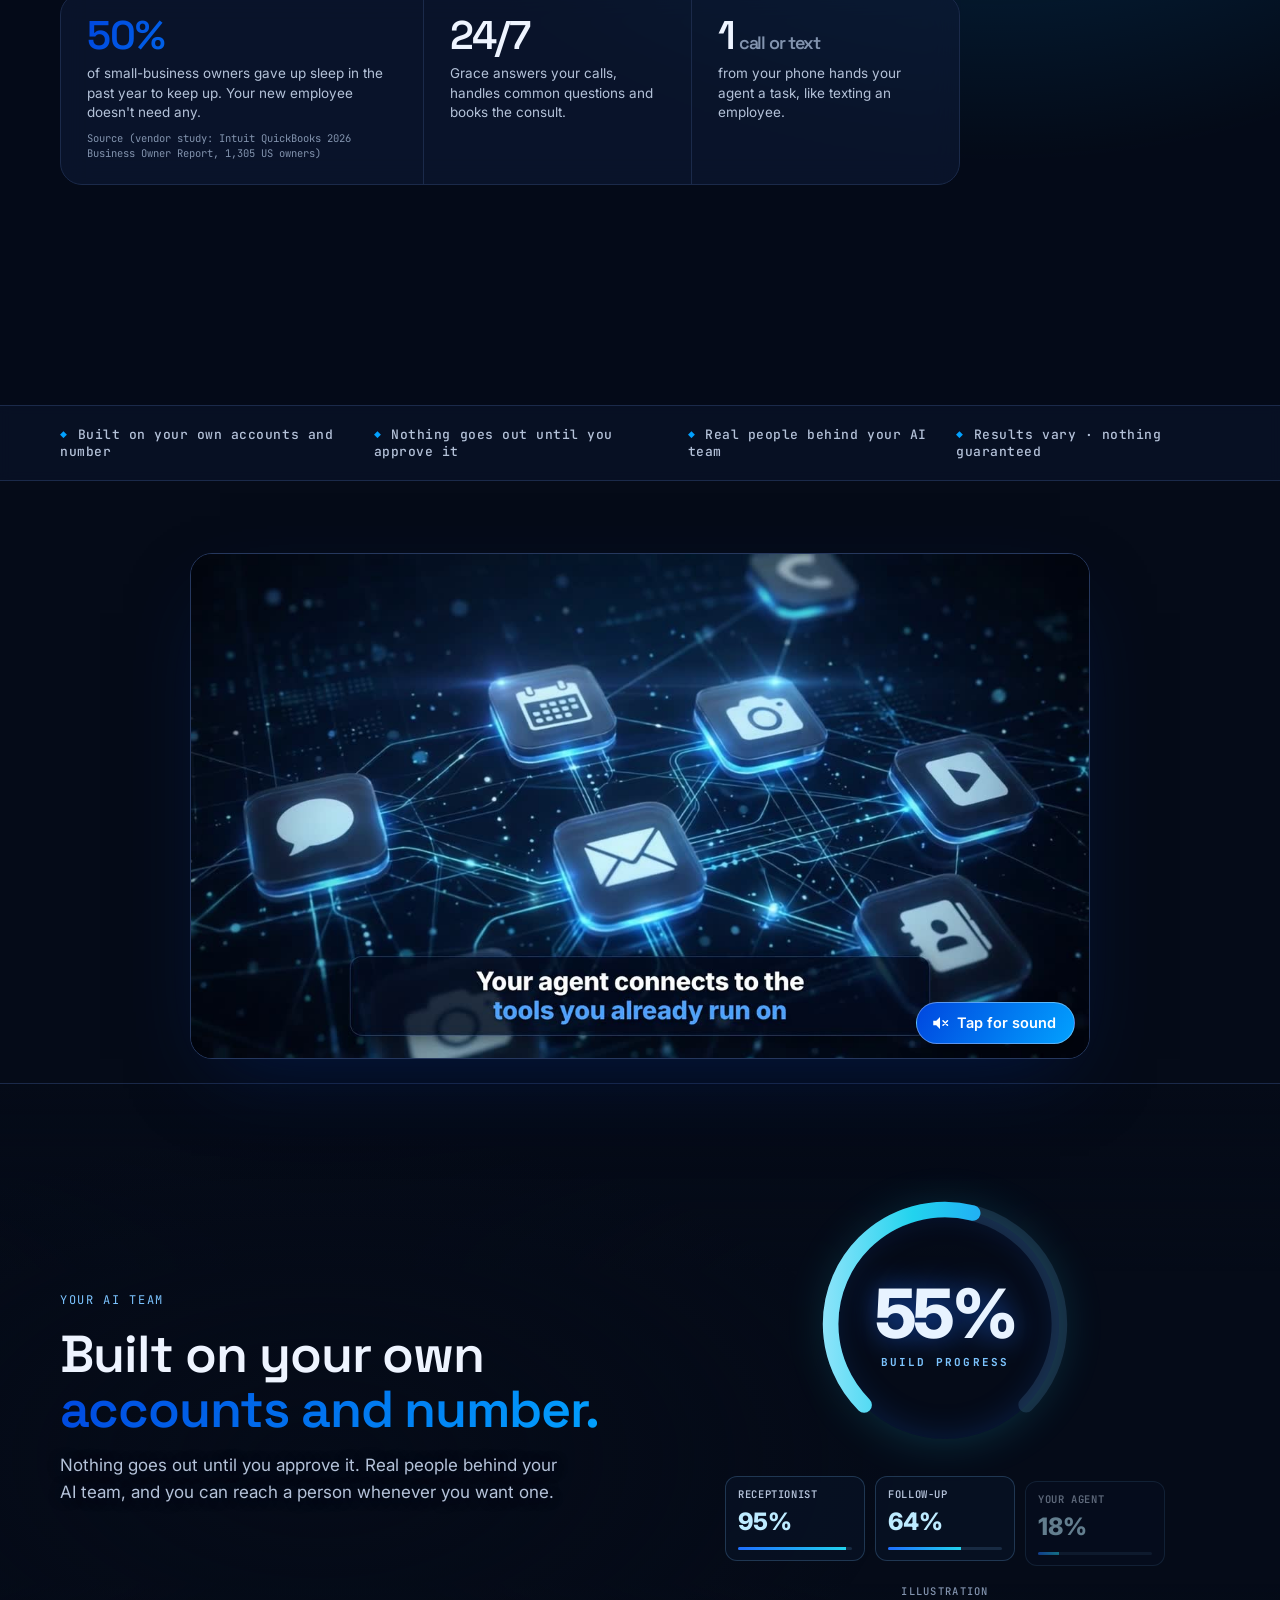
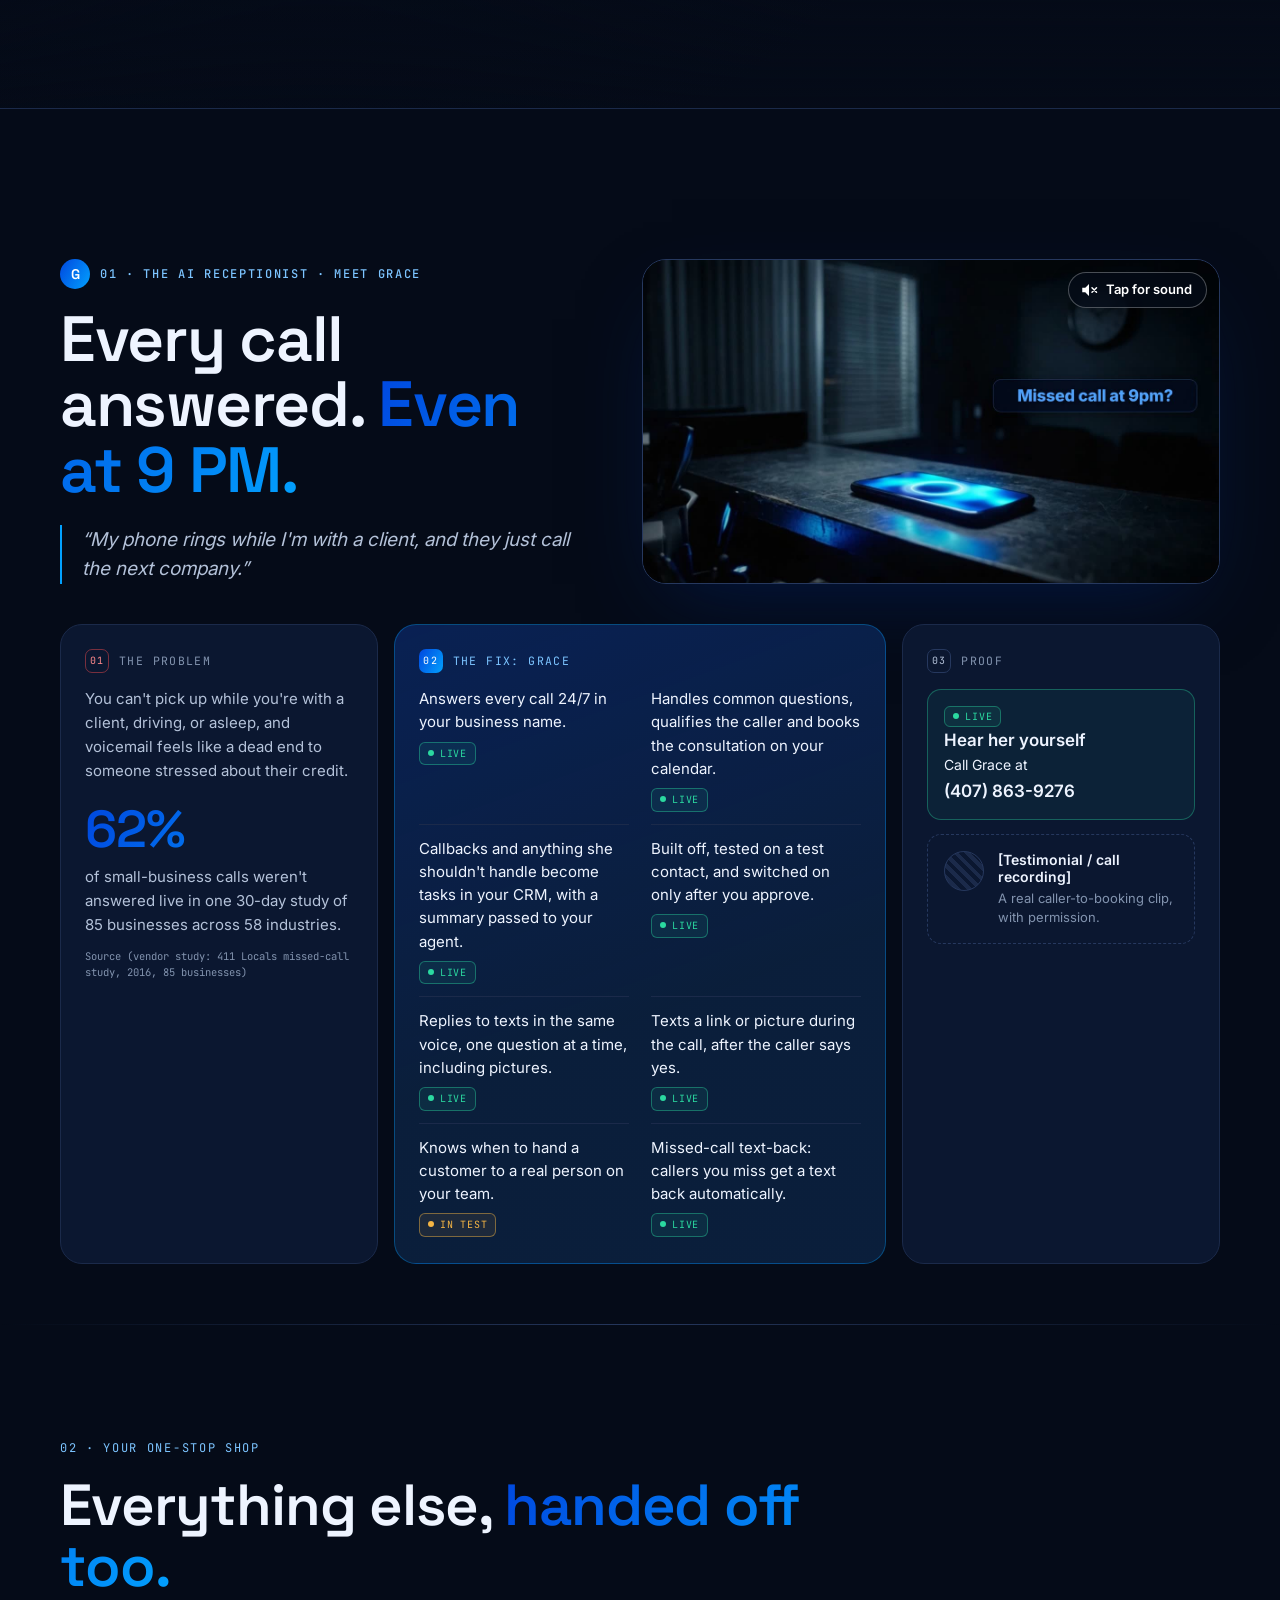
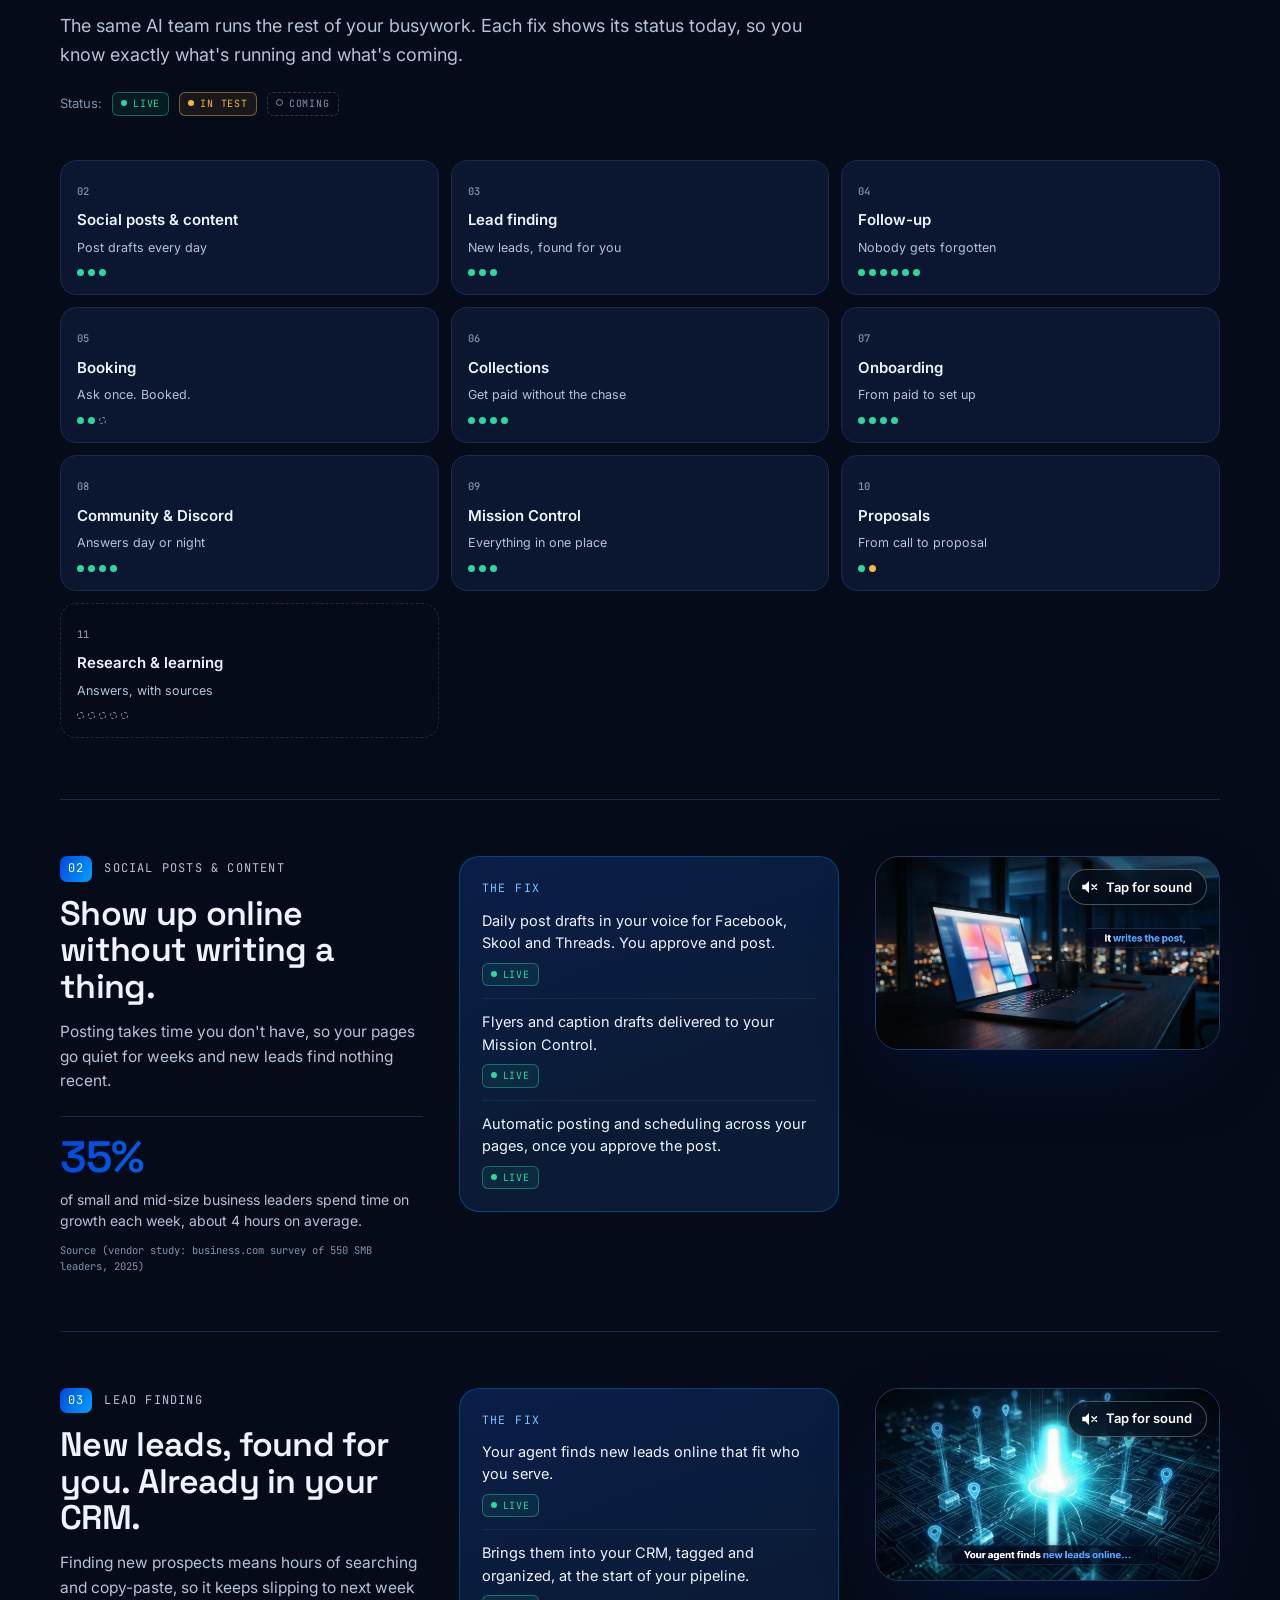
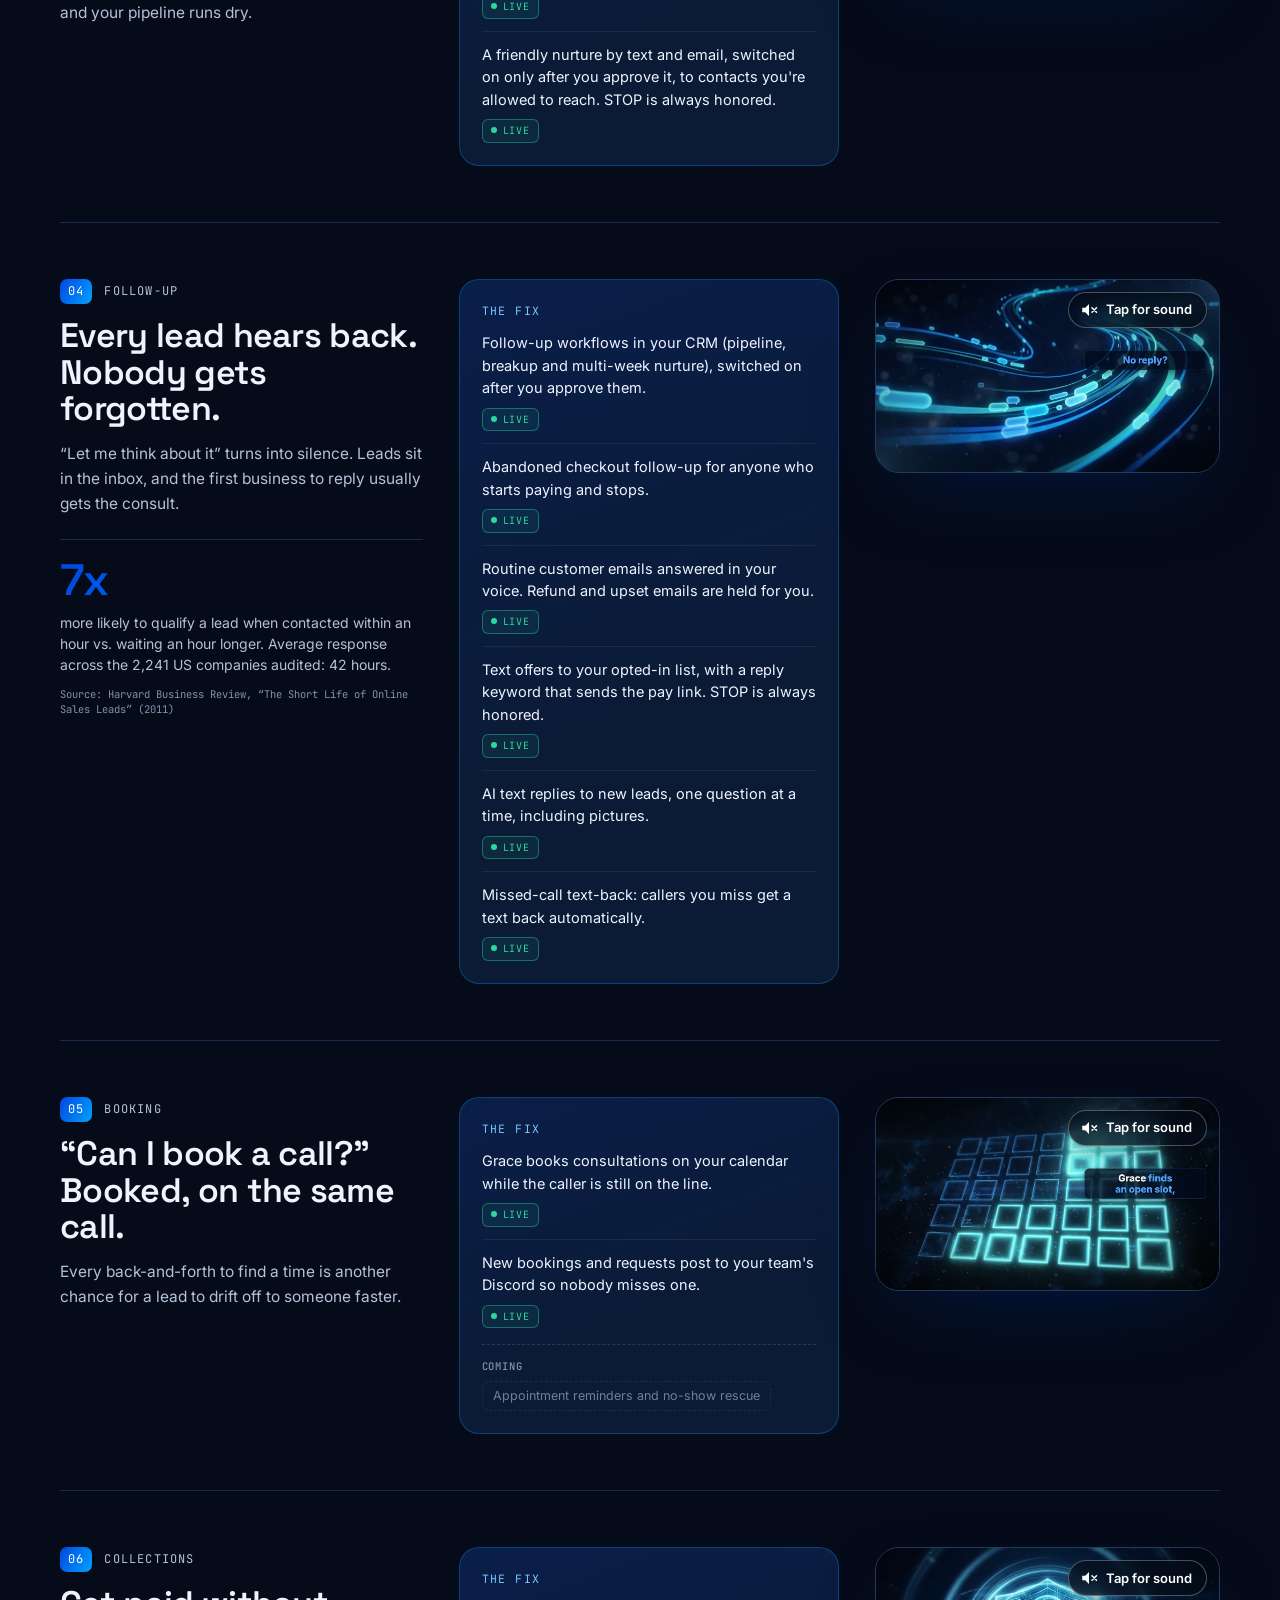
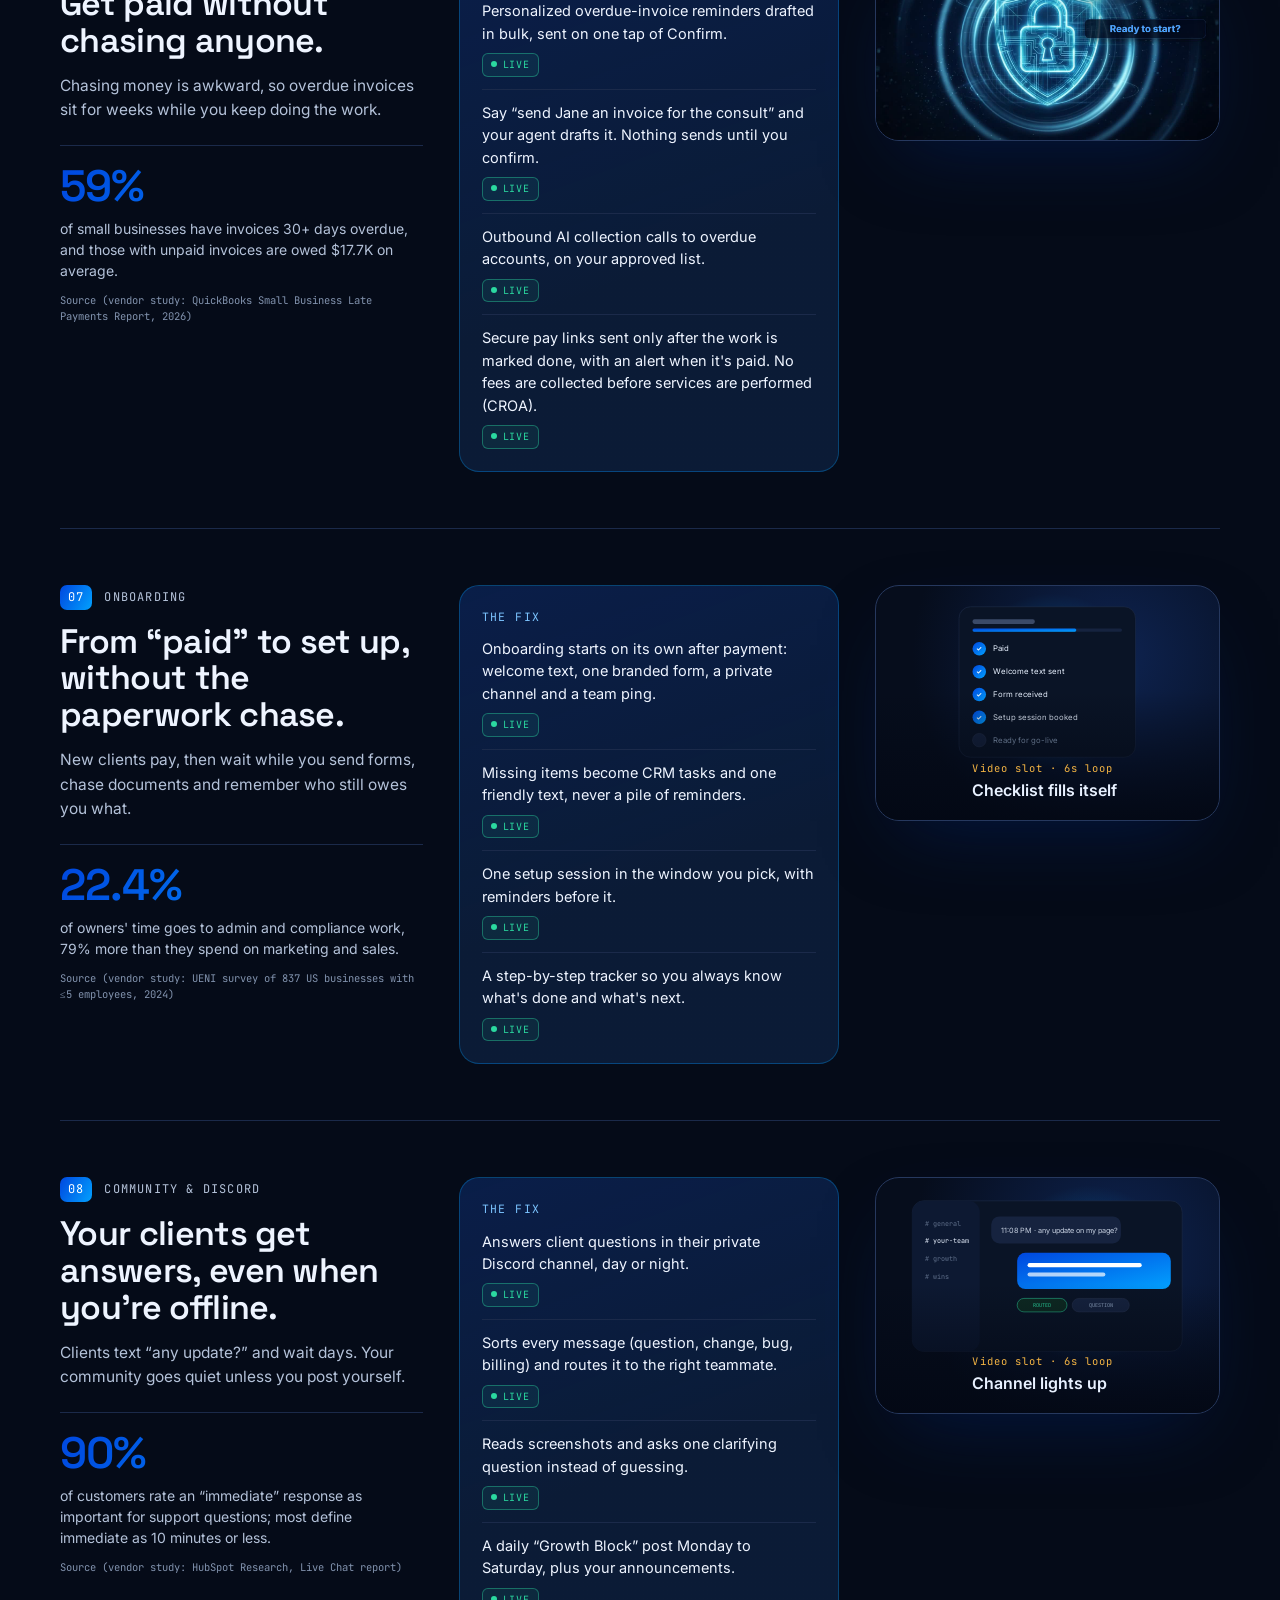
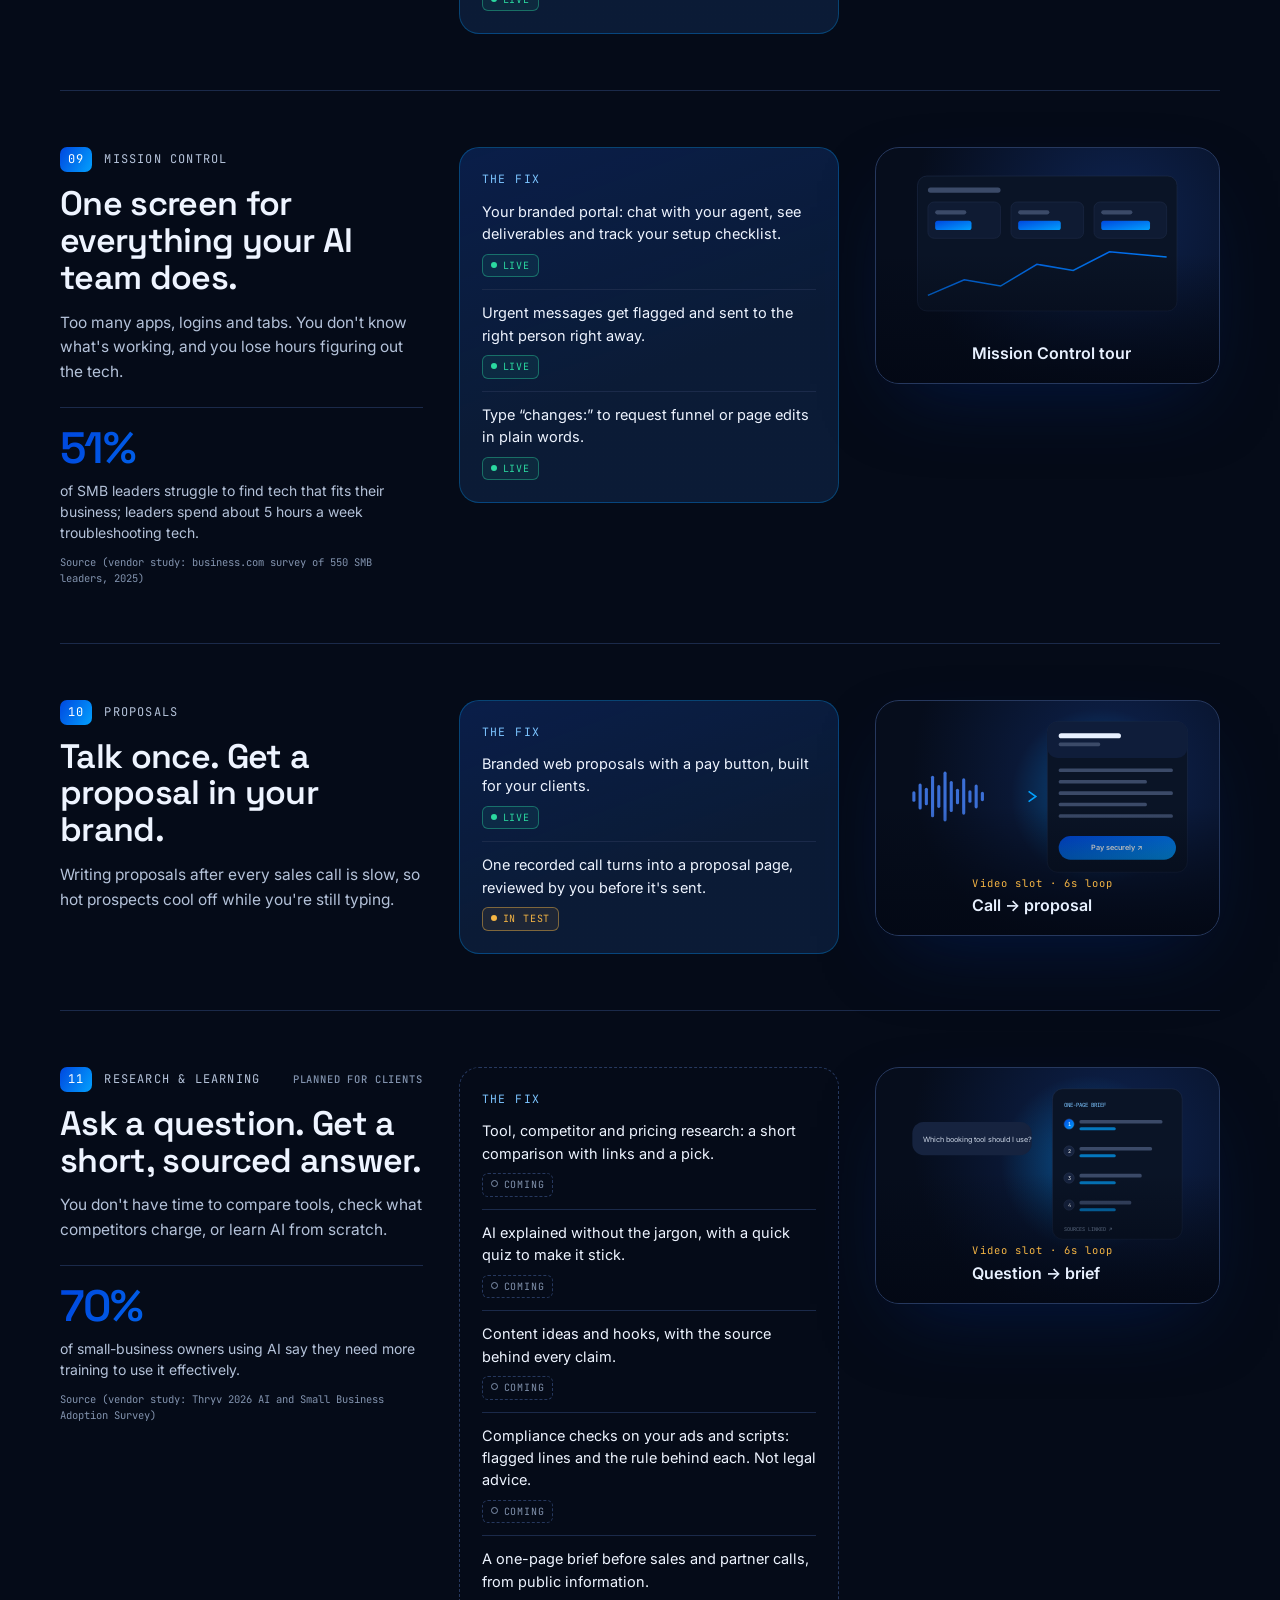
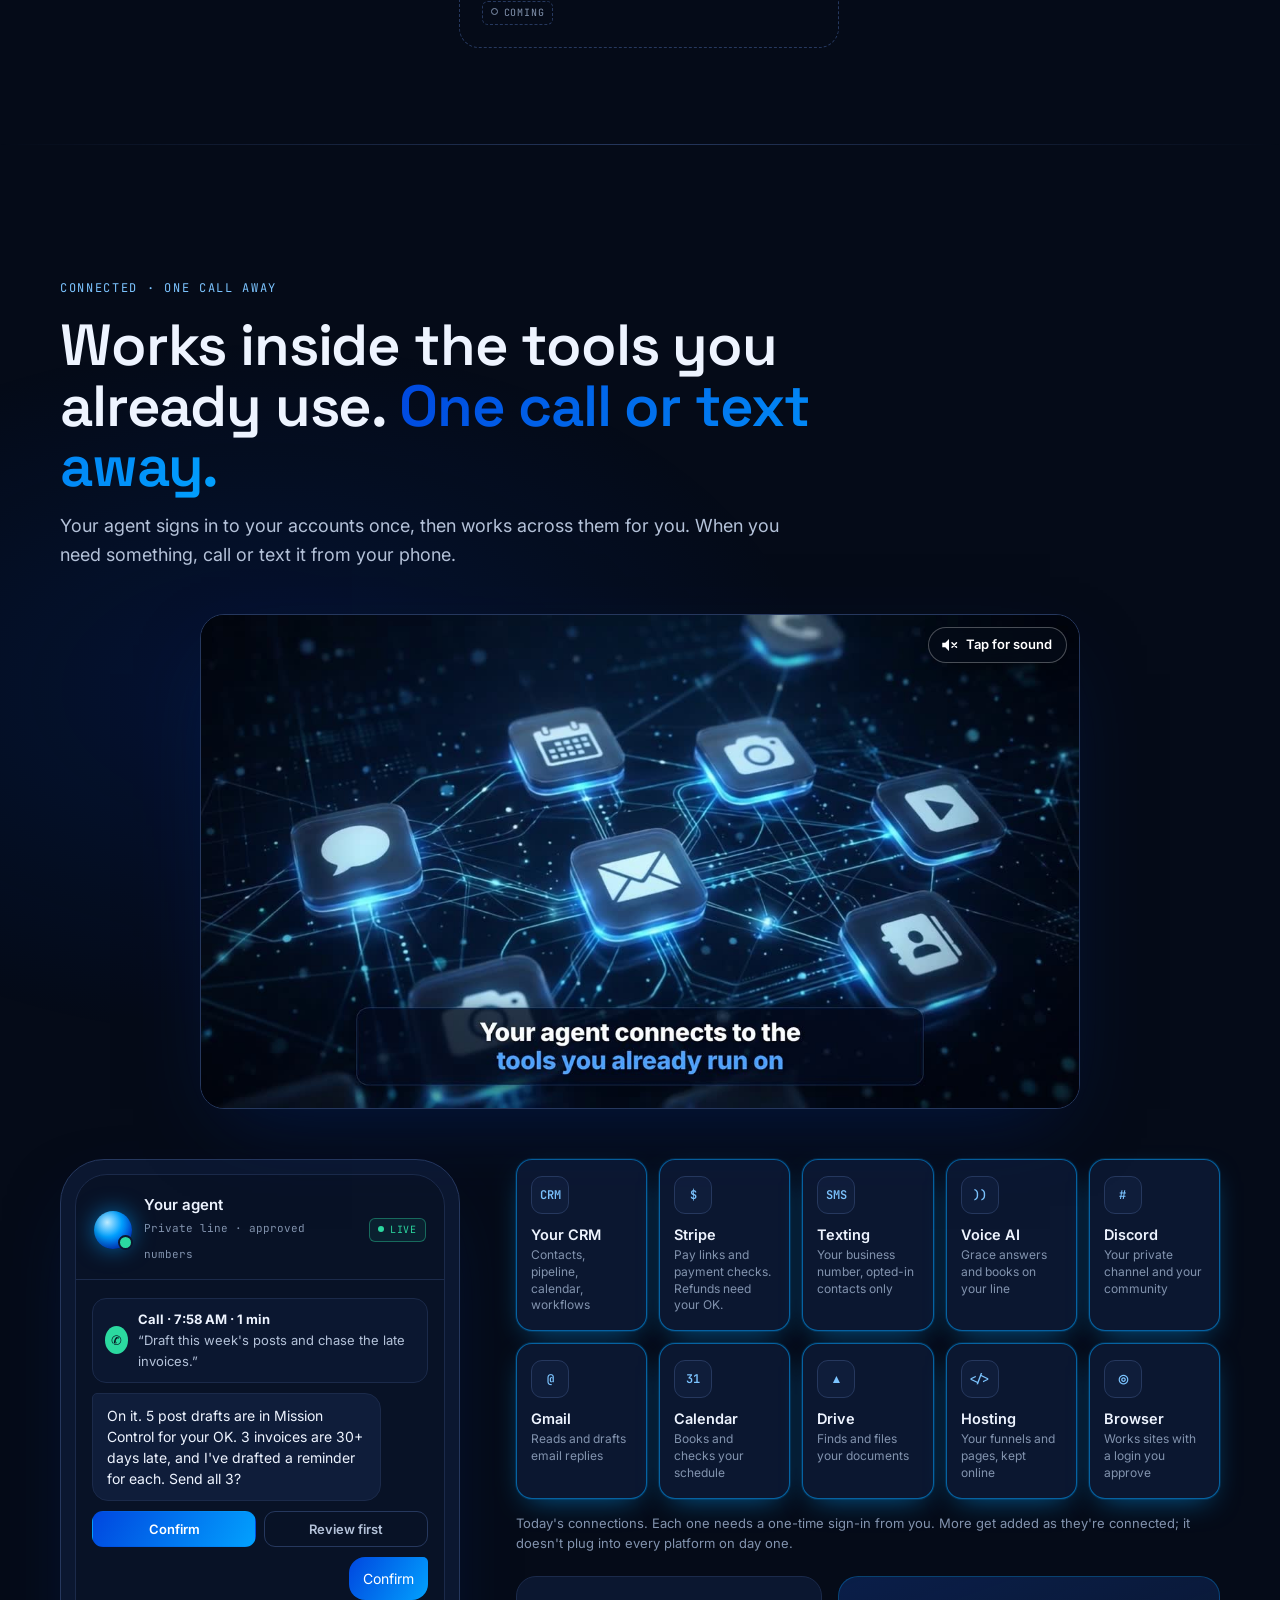
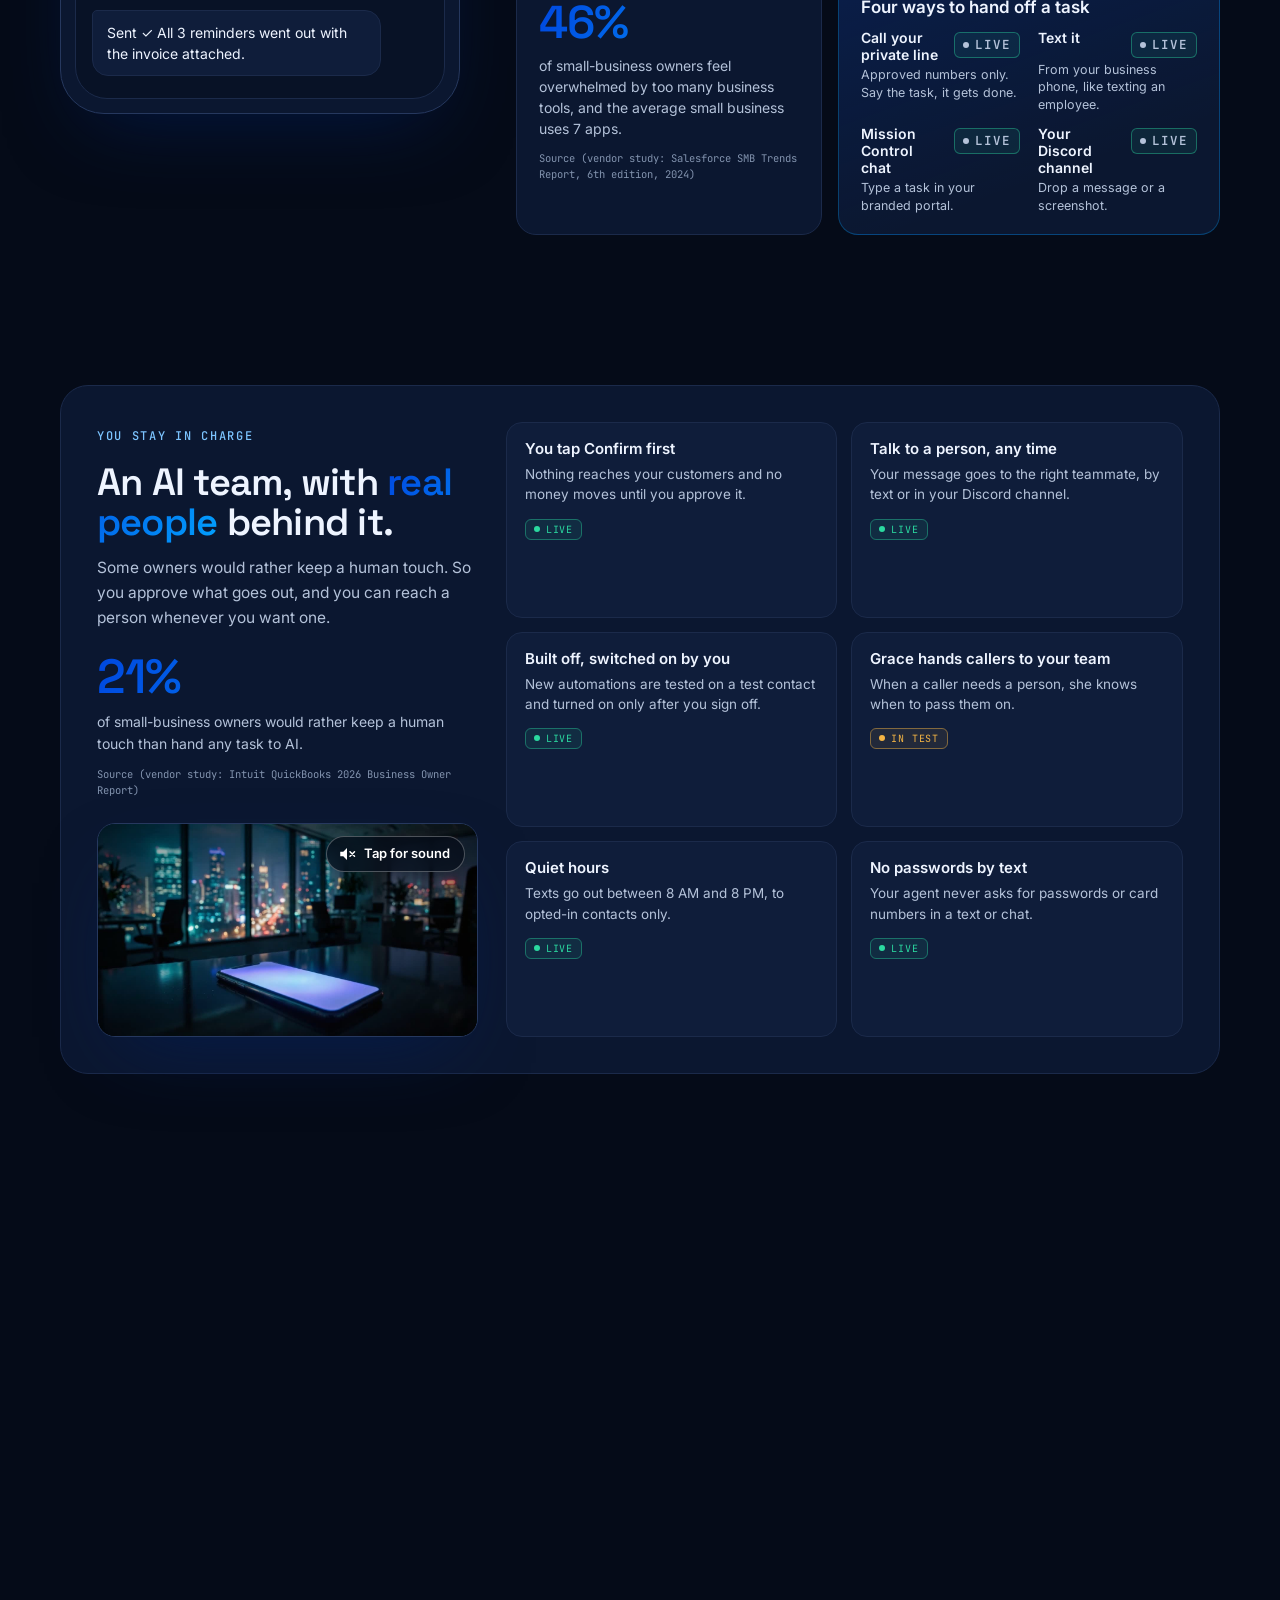
==== commit f36018d2: "video-preview v9: three small cleanups (pill vs LIVE, phone orb gap, logo→film) 1) Keep Ask-the-agen" ====
--- a/video-preview/index.html
+++ b/video-preview/index.html
@@ -19,7 +19,7 @@
 <div class="m1-flag" role="note">Unpublished video preview · not live</div>
 
 <header class="nav"><div class="wrap">
-  <a class="logo" href="#top" data-scroll><img src="assets/icon.png" alt="" width="34" height="34"><b>CONQUEST</b><span>AI</span></a>
+  <a class="logo" href="#one-text" data-scroll><img src="assets/icon.png" alt="" width="34" height="34"><b>CONQUEST</b><span>AI</span></a>
   <nav><a href="#grace" data-scroll data-nav="grace"><i>01</i>Grace</a><a href="#shop" data-scroll data-nav="shop"><i>02</i>Everything else</a><a href="#connect" data-scroll data-nav="connect"><i>03</i>Connected</a><a href="#control" data-scroll data-nav="control"><i>04</i>You're in charge</a><a href="#offer" data-scroll data-nav="offer"><i>05</i>Pricing</a></nav>
   <a class="btn btn-p" href="#offer" data-scroll>Book your call</a>
 </div></header>
--- a/video-preview/css/video.css
+++ b/video-preview/css/video.css
@@ -140,3 +140,21 @@
 /* let the field show through the hero (its own orb + glows stay on top) */
 body:has(#bgfield) .hero{background:radial-gradient(900px 600px at 78% 42%,var(--hero-glow),transparent 70%),radial-gradient(700px 500px at 10% 0%,rgba(0,71,223,.18),transparent 70%),rgba(5,11,24,.5)}
 body:has(#bgfield) .ribbon{background:rgba(9,18,38,.82);-webkit-backdrop-filter:blur(6px);backdrop-filter:blur(6px)}
+
+/* v9 (Oct 27 2026): three small cleanups (Patrick via Legacy)
+   1) Keep 'Ask the agent' launch pill from touching the film's LIVE badge at any width
+   2) Tighten ~100px gap above the orb on phones
+   3) (logo href → #one-text is in build.py / index.html) */
+@media (min-width:761px){
+  .sec.film.film-top{padding:120px 0 96px}
+  .film-top .film-vid{width:min(100%,calc((100vh - 430px)*16/9));min-width:min(100%,560px)}
+  /* reserve the fixed launch FAB so LIVE never sits under it */
+  .film-under{padding-right:220px;box-sizing:border-box}
+}
+@media (min-width:1240px){
+  .film-under{padding-right:0}
+}
+@media (max-width:760px){
+  .hero .wrap{padding-top:200px} /* was 300 — less empty space above the hero orb */
+  .control{padding-bottom:16px} /* was 80 — less empty space above Mission Control orb */
+}
